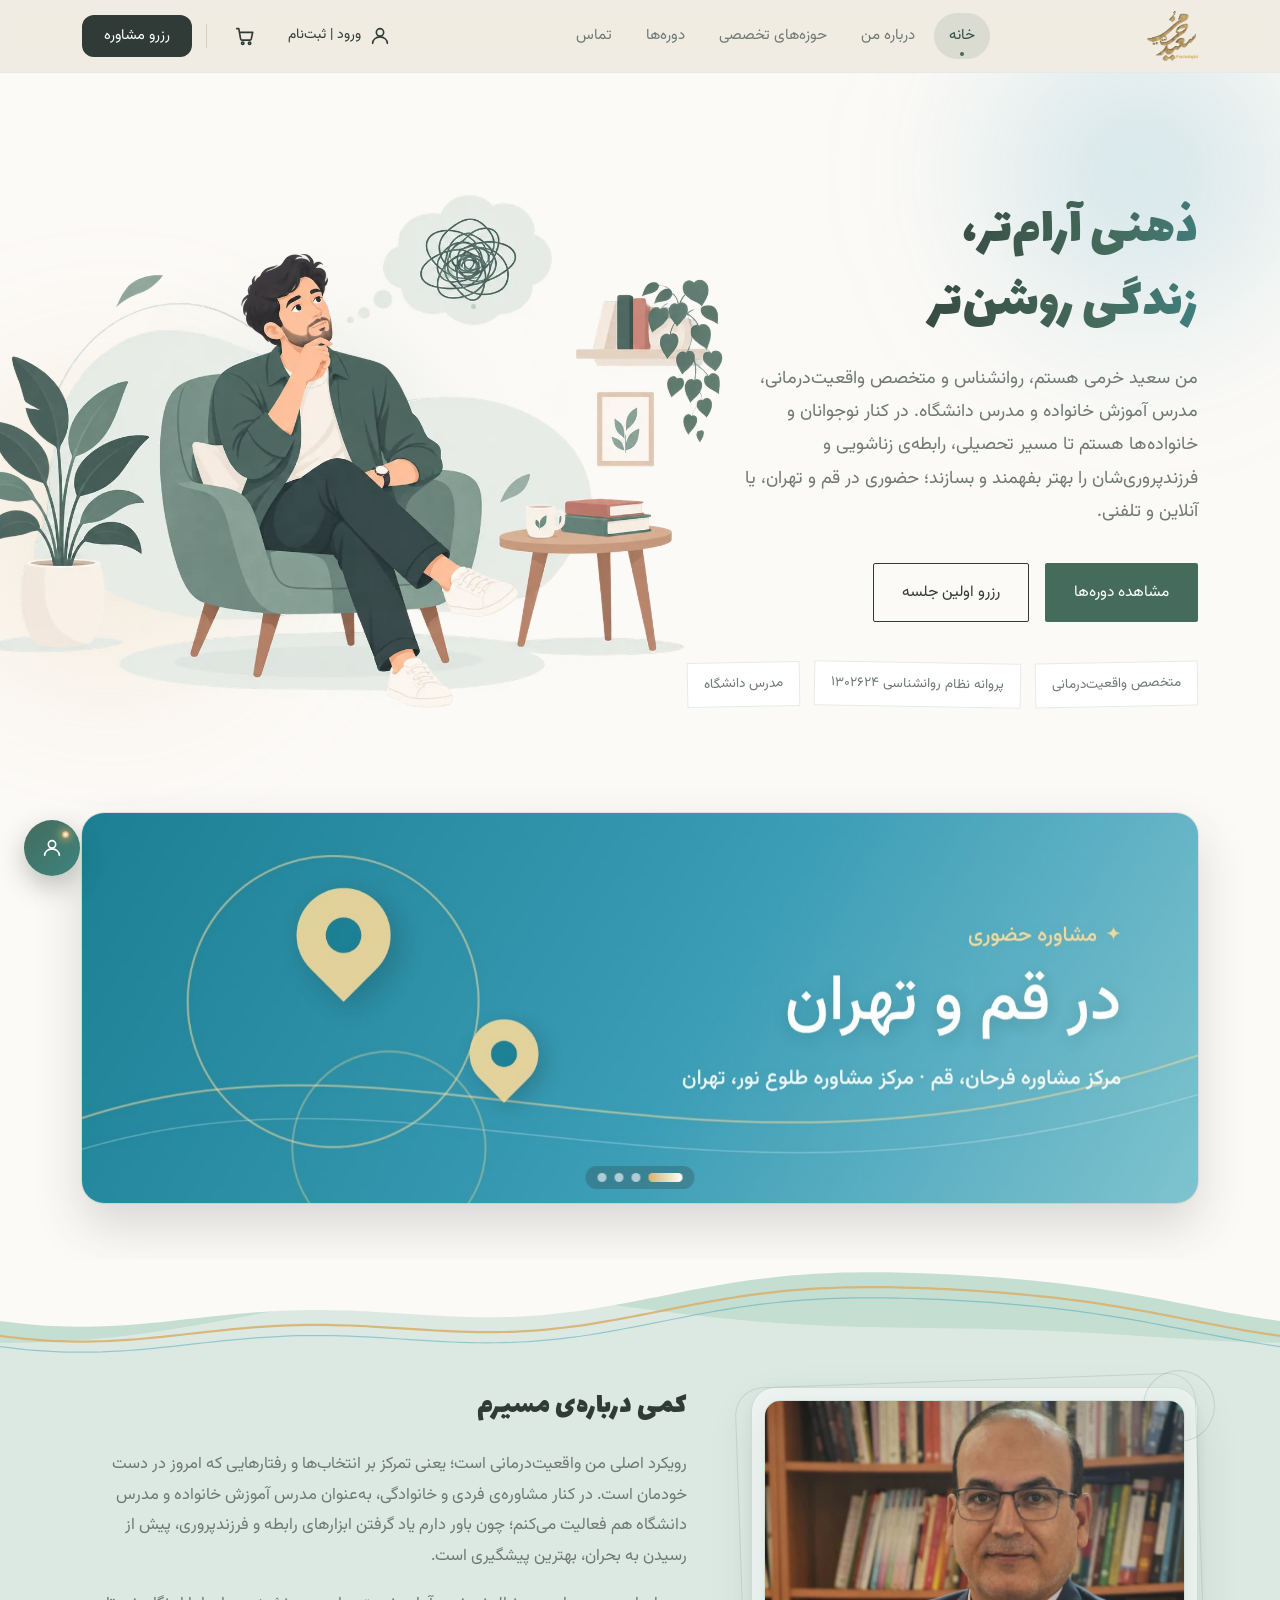
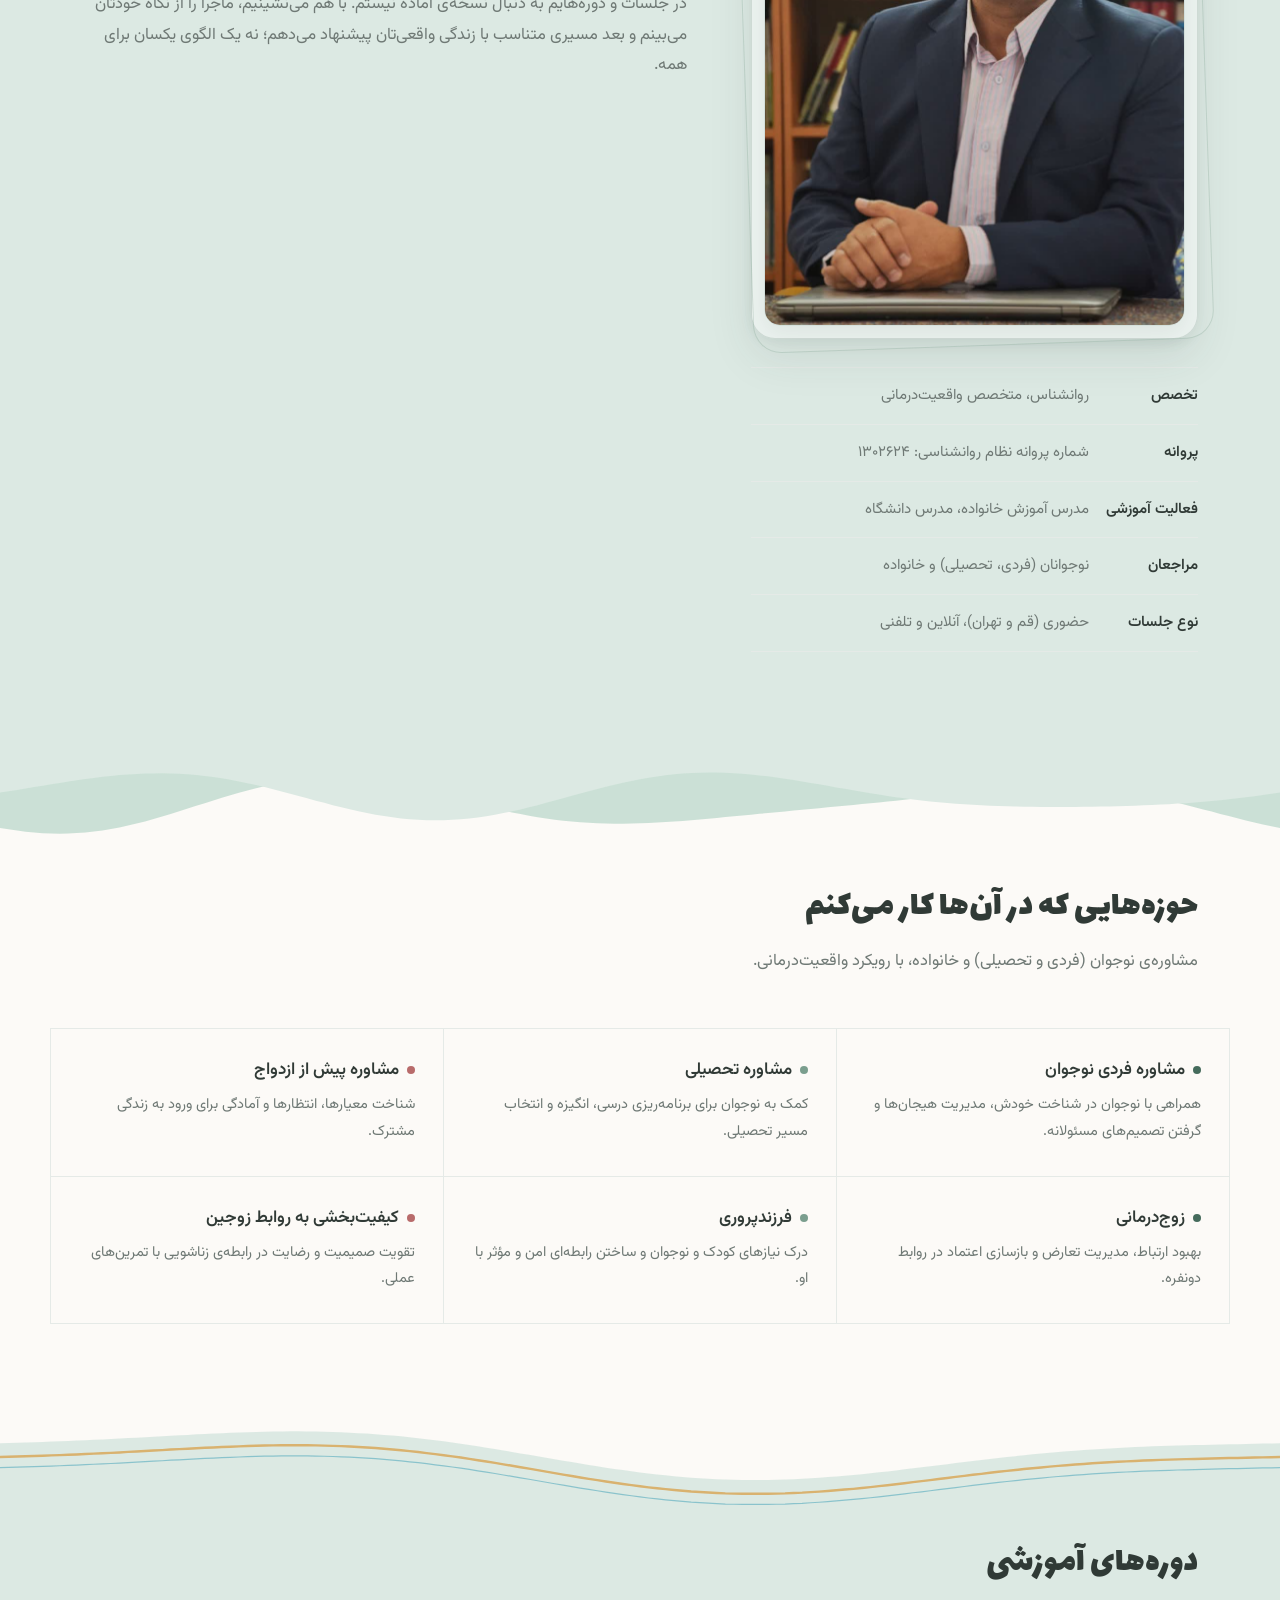
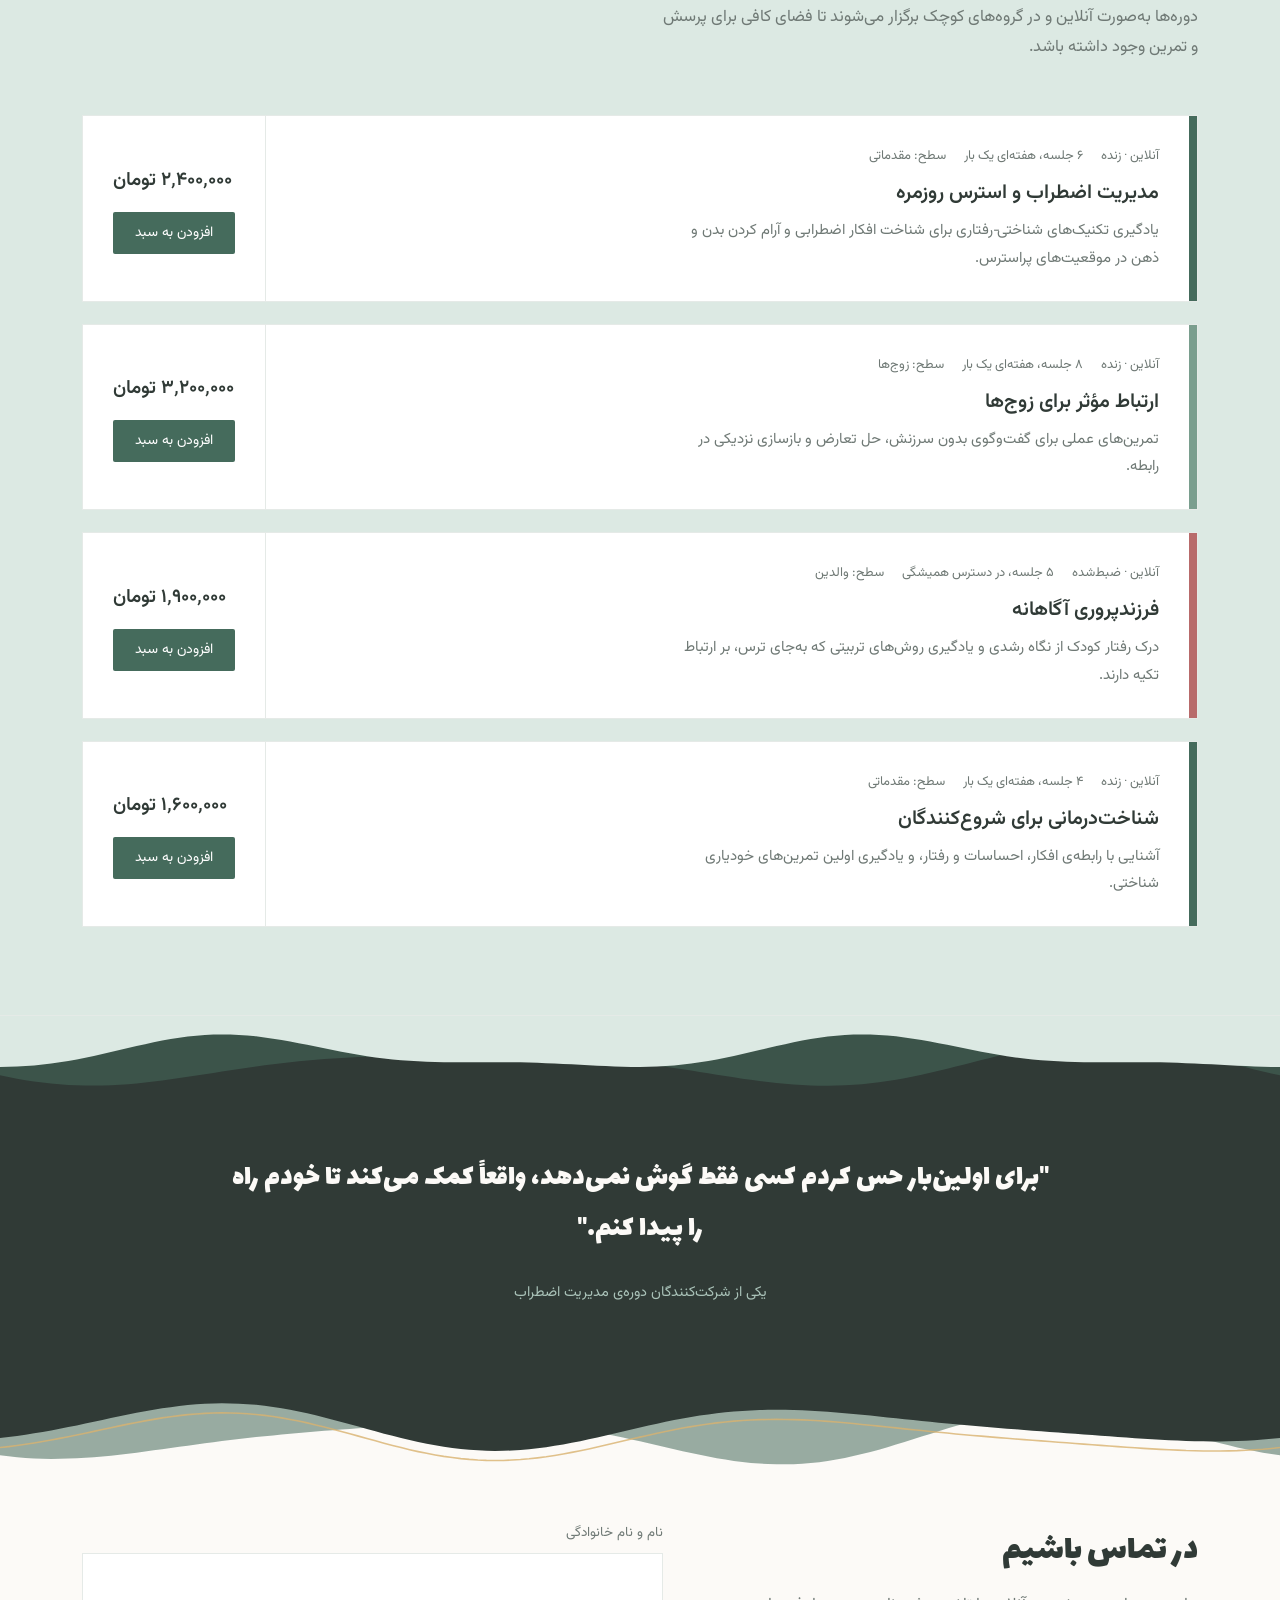
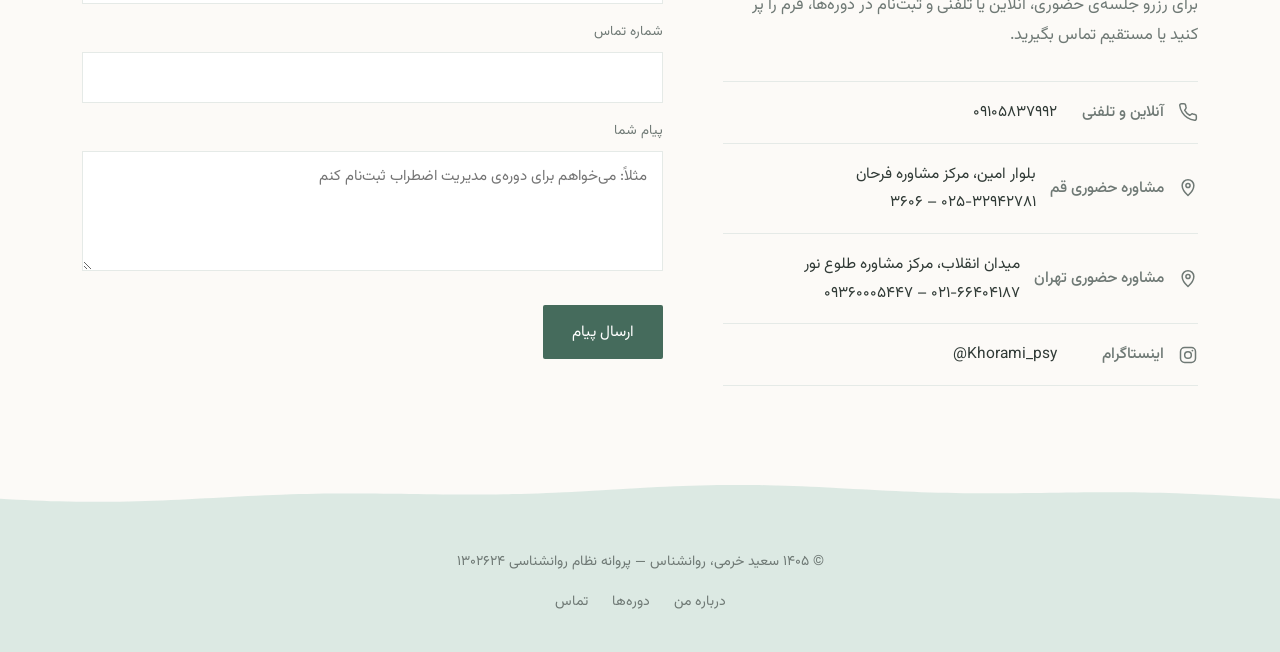
==== index.html @ f442be3f "Upload website files 2." ====
<!doctype html>
<html lang="fa" dir="rtl">
  <head>
    <meta charset="UTF-8" />
    <meta name="viewport" content="width=device-width, initial-scale=1.0" />
    <meta
      name="description"
      content="سعید خرمی، روانشناس و مشاور (متخصص واقعیت‌درمانی)، مدرس آموزش خانواده و مدرس دانشگاه. مشاوره نوجوان و خانواده در قم و تهران، به‌صورت حضوری، آنلاین و تلفنی."
    />
    <title>سعید خرمی | روانشناس و مشاور (متخصص واقعیت‌درمانی)</title>
    <link rel="preconnect" href="https://fonts.googleapis.com" />
    <link rel="preconnect" href="https://fonts.gstatic.com" crossorigin />
    <link
      href="https://fonts.googleapis.com/css2?family=Vazirmatn:wght@300;400;500;600;700&family=Lalezar&display=swap"
      rel="stylesheet"
    />
    <link rel="stylesheet" href="base.css" />
    <link rel="stylesheet" href="shop.css" />
    <link rel="stylesheet" href="index.css" />
  </head>
  <body>
    <header>
      <div class="wrap nav">
        <a href="index.html" class="brand" aria-label="سعید خرمی، صفحه‌ی اصلی">
          <img
            src="./images/logo.png"
            alt="سعید خرمی، روان‌شناس"
            class="brand-logo"
          />
        </a>

        <nav class="links" id="navLinks" aria-label="منوی اصلی">
          <a href="index.html" data-nav="home">خانه</a>
          <a href="index.html#about" data-nav="about">درباره من</a>
          <a href="index.html#expertise" data-nav="expertise">حوزه‌های تخصصی</a>
          <a href="index.html#courses" data-nav="courses">دوره‌ها</a>
          <a href="index.html#contact" data-nav="contact">تماس</a>
          <a
            href="https://ravandarman.com/doctor/60292-saeed-khorami"
            class="nav-cta nav-cta-menu"
            >رزرو مشاوره</a
          >
        </nav>

        <div class="nav-actions">
          <a class="tool-btn" id="toolUser" href="register.html#login">
            <svg
              viewBox="0 0 24 24"
              fill="none"
              stroke="currentColor"
              stroke-width="1.8"
              stroke-linecap="round"
              stroke-linejoin="round"
              aria-hidden="true"
            >
              <circle cx="12" cy="8" r="4"></circle>
              <path d="M4 20c0-4 3.6-7 8-7s8 3 8 7"></path>
            </svg>
            <span class="tool-label">ورود | ثبت‌نام</span>
          </a>
          <button
            type="button"
            class="tool-btn"
            id="toolCart"
            aria-label="سبد خرید"
          >
            <svg
              viewBox="0 0 24 24"
              fill="none"
              stroke="currentColor"
              stroke-width="1.8"
              stroke-linecap="round"
              stroke-linejoin="round"
              aria-hidden="true"
            >
              <path
                d="M3 4h2.2l2 11.2a1.6 1.6 0 0 0 1.6 1.3h8.4a1.6 1.6 0 0 0 1.6-1.2L20.4 8H6.1"
              ></path>
              <circle cx="9.5" cy="20" r="1.3"></circle>
              <circle cx="17" cy="20" r="1.3"></circle>
            </svg>
            <span class="cart-badge" hidden>0</span>
          </button>
          <span class="nav-sep" aria-hidden="true"></span>
          <a
            href="https://ravandarman.com/doctor/60292-saeed-khorami"
            class="nav-cta"
            >رزرو مشاوره</a
          >
          <button
            type="button"
            class="burger"
            id="burgerBtn"
            aria-label="باز کردن منو"
            aria-expanded="false"
            aria-controls="navLinks"
          >
            <span></span>
            <span></span>
            <span></span>
          </button>
        </div>
      </div>
    </header>

    <section class="hero-section">
      <div class="wrap hero">
        <div class="hero-copy">
          <h1>ذهنی آرام‌تر، زندگی روشن‌تر</h1>
          <p class="hero-lede">
            من سعید خرمی هستم، روانشناس و متخصص واقعیت‌درمانی، مدرس آموزش
            خانواده و مدرس دانشگاه. در کنار نوجوانان و خانواده‌ها هستم تا مسیر
            تحصیلی، رابطه‌ی زناشویی و فرزندپروری‌شان را بهتر بفهمند و بسازند؛
            حضوری در قم و تهران، یا آنلاین و تلفنی.
          </p>
          <div class="hero-actions">
            <a href="#courses" class="btn btn-primary">مشاهده دوره‌ها</a>
            <a href="#contact" class="btn btn-ghost">رزرو اولین جلسه</a>
          </div>
          <div class="hero-tags">
            <span class="paper-tag">متخصص واقعیت‌درمانی</span>
            <span class="paper-tag">پروانه نظام روانشناسی ۱۳۰۲۶۲۴</span>
            <span class="paper-tag">مدرس دانشگاه</span>
          </div>
        </div>
        <div
          class="hero-art character-art"
          aria-label="تصویر کارتونی فردی در حال فکر کردن"
        >
          <div class="character-halo" aria-hidden="true"></div>
          <img
            class="psychology-character"
            loading="eager"
            decoding="async"
            src="./images/character-q80.webp"
            alt="فردی آرام و متفکر که روی صندلی نشسته است"
          />
          <span class="character-spark spark-one" aria-hidden="true"></span>
          <span class="character-spark spark-two" aria-hidden="true"></span>
        </div>
      </div>
    </section>

    <section class="banner-section" aria-label="معرفی خدمات">
      <div class="wrap">
        <div
          class="banner"
          id="banner"
          role="region"
          aria-roledescription="carousel"
          aria-label="بنر خدمات مشاوره"
        >
          <div class="banner-track" id="bannerTrack" tabindex="0">
            <a
              class="banner-slide"
              href="#contact"
              aria-label="مشاوره حضوری در قم و تهران"
            >
              <picture>
                <source
                  media="(max-width: 480px)"
                  srcset="images/banner-1-m.jpg"
                />
                <img
                  src="images/banner-1.jpg"
                  alt="مشاوره حضوری در قم و تهران"
                  width="1600"
                  height="560"
                  loading="eager"
                  draggable="false"
                />
              </picture>
            </a>
            <a
              class="banner-slide"
              href="tel:+989105837992"
              aria-label="مشاوره آنلاین و تلفنی"
            >
              <picture>
                <source
                  media="(max-width: 480px)"
                  srcset="images/banner-2-m.jpg"
                />
                <img
                  src="images/banner-2.jpg"
                  alt="مشاوره آنلاین و تلفنی"
                  width="1600"
                  height="560"
                  loading="lazy"
                  draggable="false"
                />
              </picture>
            </a>
            <a
              class="banner-slide"
              href="#expertise"
              aria-label="مشاوره پیش از ازدواج و زوج‌درمانی"
            >
              <picture>
                <source
                  media="(max-width: 480px)"
                  srcset="images/banner-3-m.jpg"
                />
                <img
                  src="images/banner-3.jpg"
                  alt="مشاوره پیش از ازدواج و زوج‌درمانی"
                  width="1600"
                  height="560"
                  loading="lazy"
                  draggable="false"
                />
              </picture>
            </a>
            <a
              class="banner-slide"
              href="#expertise"
              aria-label="مشاوره نوجوان، فردی و تحصیلی"
            >
              <picture>
                <source
                  media="(max-width: 480px)"
                  srcset="images/banner-4-m.jpg"
                />
                <img
                  src="images/banner-4.jpg"
                  alt="مشاوره نوجوان، فردی و تحصیلی"
                  width="1600"
                  height="560"
                  loading="lazy"
                  draggable="false"
                />
              </picture>
            </a>
          </div>
          <button
            type="button"
            class="banner-arrow banner-prev"
            aria-label="بنر قبلی"
          >
            <svg
              viewBox="0 0 24 24"
              fill="none"
              stroke="currentColor"
              stroke-width="2.2"
              stroke-linecap="round"
              stroke-linejoin="round"
              aria-hidden="true"
            >
              <path d="m9 6 6 6-6 6"></path>
            </svg>
          </button>
          <button
            type="button"
            class="banner-arrow banner-next"
            aria-label="بنر بعدی"
          >
            <svg
              viewBox="0 0 24 24"
              fill="none"
              stroke="currentColor"
              stroke-width="2.2"
              stroke-linecap="round"
              stroke-linejoin="round"
              aria-hidden="true"
            >
              <path d="m15 6-6 6 6 6"></path>
            </svg>
          </button>
          <div
            class="banner-dots"
            id="bannerDots"
            role="tablist"
            aria-label="انتخاب بنر"
          ></div>
        </div>
      </div>
    </section>

    <section class="about" id="about">
      <div class="wrap">
        <div>
          <div class="avatar-frame">
            <img src="./images/IMG_20241205_190001_303.jpg" alt="" />
          </div>
          <ul class="credential-list">
            <li><b>تخصص</b> روانشناس، متخصص واقعیت‌درمانی</li>
            <li><b>پروانه</b> شماره پروانه نظام روانشناسی: ۱۳۰۲۶۲۴</li>
            <li><b>فعالیت آموزشی</b> مدرس آموزش خانواده، مدرس دانشگاه</li>
            <li><b>مراجعان</b> نوجوانان (فردی، تحصیلی) و خانواده</li>
            <li><b>نوع جلسات</b> حضوری (قم و تهران)، آنلاین و تلفنی</li>
          </ul>
        </div>
        <div class="about-body">
          <h2 style="font-size: 30px; margin-bottom: 22px">
            کمی درباره‌ی مسیرم
          </h2>
          <p>
            رویکرد اصلی من واقعیت‌درمانی است؛ یعنی تمرکز بر انتخاب‌ها و
            رفتارهایی که امروز در دست خودمان است. در کنار مشاوره‌ی فردی و
            خانوادگی، به‌عنوان مدرس آموزش خانواده و مدرس دانشگاه هم فعالیت
            می‌کنم؛ چون باور دارم یاد گرفتن ابزارهای رابطه و فرزندپروری، پیش از
            رسیدن به بحران، بهترین پیشگیری است.
          </p>
          <p>
            در جلسات و دوره‌هایم به دنبال نسخه‌ی آماده نیستم. با هم می‌نشینیم،
            ماجرا را از نگاه خودتان می‌بینم و بعد مسیری متناسب با زندگی
            واقعی‌تان پیشنهاد می‌دهم؛ نه یک الگوی یکسان برای همه.
          </p>
        </div>
      </div>
    </section>

    <section id="expertise">
      <div class="wrap">
        <div class="section-head">
          <h2>حوزه‌هایی که در آن‌ها کار می‌کنم</h2>
          <p>
            مشاوره‌ی نوجوان (فردی و تحصیلی) و خانواده، با رویکرد واقعیت‌درمانی.
          </p>
        </div>
      </div>
      <div class="wrap" style="padding: 0">
        <div class="expertise-grid">
          <div class="expertise-item">
            <h3>
              <span class="dot" style="background: var(--accent)"></span>مشاوره
              فردی نوجوان
            </h3>
            <p>
              همراهی با نوجوان در شناخت خودش، مدیریت هیجان‌ها و گرفتن تصمیم‌های
              مسئولانه.
            </p>
          </div>
          <div class="expertise-item">
            <h3>
              <span class="dot" style="background: var(--sage)"></span>مشاوره
              تحصیلی
            </h3>
            <p>
              کمک به نوجوان برای برنامه‌ریزی درسی، انگیزه و انتخاب مسیر تحصیلی.
            </p>
          </div>
          <div class="expertise-item">
            <h3>
              <span class="dot" style="background: var(--brick)"></span>مشاوره
              پیش از ازدواج
            </h3>
            <p>شناخت معیارها، انتظارها و آمادگی برای ورود به زندگی مشترک.</p>
          </div>
          <div class="expertise-item">
            <h3>
              <span class="dot" style="background: var(--accent)"></span
              >زوج‌درمانی
            </h3>
            <p>بهبود ارتباط، مدیریت تعارض و بازسازی اعتماد در روابط دونفره.</p>
          </div>
          <div class="expertise-item">
            <h3>
              <span class="dot" style="background: var(--sage)"></span
              >فرزندپروری
            </h3>
            <p>درک نیازهای کودک و نوجوان و ساختن رابطه‌ای امن و مؤثر با او.</p>
          </div>
          <div class="expertise-item">
            <h3>
              <span class="dot" style="background: var(--brick)"></span
              >کیفیت‌بخشی به روابط زوجین
            </h3>
            <p>تقویت صمیمیت و رضایت در رابطه‌ی زناشویی با تمرین‌های عملی.</p>
          </div>
        </div>
      </div>
    </section>

    <section
      id="courses"
      style="
        background: var(--paper-deep);
        border-top: 1px solid var(--line);
        border-bottom: 1px solid var(--line);
      "
    >
      <div class="wrap">
        <div class="section-head">
          <h2>دوره‌های آموزشی</h2>
          <p>
            دوره‌ها به‌صورت آنلاین و در گروه‌های کوچک برگزار می‌شوند تا فضای
            کافی برای پرسش و تمرین وجود داشته باشد.
          </p>
        </div>
        <div class="courses-list">
          <div class="course-card" data-course-id="anxiety">
            <div class="tab" style="background: var(--accent)"></div>
            <div class="course-main">
              <div class="course-meta">
                <span>آنلاین · زنده</span>
                <span>۶ جلسه، هفته‌ای یک بار</span>
                <span>سطح: مقدماتی</span>
              </div>
              <h3>مدیریت اضطراب و استرس روزمره</h3>
              <p>
                یادگیری تکنیک‌های شناختی‑رفتاری برای شناخت افکار اضطرابی و آرام
                کردن بدن و ذهن در موقعیت‌های پراسترس.
              </p>
            </div>
            <div class="course-side">
              <span class="price">۲٬۴۰۰٬۰۰۰ تومان</span>
              <button
                type="button"
                class="btn btn-primary add-to-cart"
                data-add="anxiety"
                data-label="افزودن به سبد"
              >
                افزودن به سبد
              </button>
            </div>
          </div>

          <div class="course-card" data-course-id="couples">
            <div class="tab" style="background: var(--sage)"></div>
            <div class="course-main">
              <div class="course-meta">
                <span>آنلاین · زنده</span>
                <span>۸ جلسه، هفته‌ای یک بار</span>
                <span>سطح: زوج‌ها</span>
              </div>
              <h3>ارتباط مؤثر برای زوج‌ها</h3>
              <p>
                تمرین‌های عملی برای گفت‌وگوی بدون سرزنش، حل تعارض و بازسازی
                نزدیکی در رابطه.
              </p>
            </div>
            <div class="course-side">
              <span class="price">۳٬۲۰۰٬۰۰۰ تومان</span>
              <button
                type="button"
                class="btn btn-primary add-to-cart"
                data-add="couples"
                data-label="افزودن به سبد"
              >
                افزودن به سبد
              </button>
            </div>
          </div>

          <div class="course-card" data-course-id="parenting">
            <div class="tab" style="background: var(--brick)"></div>
            <div class="course-main">
              <div class="course-meta">
                <span>آنلاین · ضبط‌شده</span>
                <span>۵ جلسه، در دسترس همیشگی</span>
                <span>سطح: والدین</span>
              </div>
              <h3>فرزندپروری آگاهانه</h3>
              <p>
                درک رفتار کودک از نگاه رشدی و یادگیری روش‌های تربیتی که به‌جای
                ترس، بر ارتباط تکیه دارند.
              </p>
            </div>
            <div class="course-side">
              <span class="price">۱٬۹۰۰٬۰۰۰ تومان</span>
              <button
                type="button"
                class="btn btn-primary add-to-cart"
                data-add="parenting"
                data-label="افزودن به سبد"
              >
                افزودن به سبد
              </button>
            </div>
          </div>

          <div class="course-card" data-course-id="cbt">
            <div class="tab" style="background: var(--accent)"></div>
            <div class="course-main">
              <div class="course-meta">
                <span>آنلاین · زنده</span>
                <span>۴ جلسه، هفته‌ای یک بار</span>
                <span>سطح: مقدماتی</span>
              </div>
              <h3>شناخت‌درمانی برای شروع‌کنندگان</h3>
              <p>
                آشنایی با رابطه‌ی افکار، احساسات و رفتار، و یادگیری اولین
                تمرین‌های خودیاری شناختی.
              </p>
            </div>
            <div class="course-side">
              <span class="price">۱٬۶۰۰٬۰۰۰ تومان</span>
              <button
                type="button"
                class="btn btn-primary add-to-cart"
                data-add="cbt"
                data-label="افزودن به سبد"
              >
                افزودن به سبد
              </button>
            </div>
          </div>
        </div>
      </div>
    </section>

    <section class="quote-wrap">
      <div class="wrap" style="text-align: center">
        <blockquote>
          "برای اولین‌بار حس کردم کسی فقط گوش نمی‌دهد، واقعاً کمک می‌کند تا خودم
          راه را پیدا کنم."
          <cite>یکی از شرکت‌کنندگان دوره‌ی مدیریت اضطراب</cite>
        </blockquote>
      </div>
    </section>

    <section class="contact" id="contact">
      <div class="wrap">
        <div class="contact-info">
          <div class="section-head" style="margin-bottom: 30px">
            <h2>در تماس باشیم</h2>
            <p>
              برای رزرو جلسه‌ی حضوری، آنلاین یا تلفنی و ثبت‌نام در دوره‌ها، فرم
              را پر کنید یا مستقیم تماس بگیرید.
            </p>
          </div>
          <div class="info-row">
            <span class="info-icon" aria-hidden="true">
              <svg
                viewBox="0 0 24 24"
                fill="none"
                stroke="currentColor"
                stroke-width="1.8"
                stroke-linecap="round"
                stroke-linejoin="round"
              >
                <path
                  d="M22 16.92v3a2 2 0 0 1-2.18 2 19.79 19.79 0 0 1-8.63-3.07 19.5 19.5 0 0 1-6-6 19.79 19.79 0 0 1-3.07-8.67A2 2 0 0 1 4.11 2h3a2 2 0 0 1 2 1.72c.12.81.3 1.6.54 2.36a2 2 0 0 1-.45 2.11L8.09 9.91a16 16 0 0 0 6 6l1.72-1.11a2 2 0 0 1 2.11-.45c.76.24 1.55.42 2.36.54A2 2 0 0 1 22 16.92z"
                ></path>
              </svg>
            </span>
            <b>آنلاین و تلفنی</b
            ><a href="tel:+989105837992" dir="ltr">۰۹۱۰۵۸۳۷۹۹۲</a>
          </div>
          <div class="info-row">
            <span class="info-icon" aria-hidden="true">
              <svg
                viewBox="0 0 24 24"
                fill="none"
                stroke="currentColor"
                stroke-width="1.8"
                stroke-linecap="round"
                stroke-linejoin="round"
              >
                <path
                  d="M12 21s7-6.2 7-12a7 7 0 0 0-14 0c0 5.8 7 12 7 12z"
                ></path>
                <circle cx="12" cy="9" r="2.5"></circle>
              </svg>
            </span>
            <b>مشاوره حضوری قم</b
            ><span
              >بلوار امین، مرکز مشاوره فرحان<br /><a
                href="tel:+982532942781"
                dir="ltr"
                >۰۲۵-۳۲۹۴۲۷۸۱</a
              >
              – ۳۶۰۶</span
            >
          </div>
          <div class="info-row">
            <span class="info-icon" aria-hidden="true">
              <svg
                viewBox="0 0 24 24"
                fill="none"
                stroke="currentColor"
                stroke-width="1.8"
                stroke-linecap="round"
                stroke-linejoin="round"
              >
                <path
                  d="M12 21s7-6.2 7-12a7 7 0 0 0-14 0c0 5.8 7 12 7 12z"
                ></path>
                <circle cx="12" cy="9" r="2.5"></circle>
              </svg>
            </span>
            <b>مشاوره حضوری تهران</b
            ><span
              >میدان انقلاب، مرکز مشاوره طلوع نور<br /><a
                href="tel:+982166404187"
                dir="ltr"
                >۰۲۱-۶۶۴۰۴۱۸۷</a
              >
              – <a href="tel:+989360005447" dir="ltr">۰۹۳۶۰۰۰۵۴۴۷</a></span
            >
          </div>
          <div class="info-row">
            <span class="info-icon" aria-hidden="true">
              <svg
                viewBox="0 0 24 24"
                fill="none"
                stroke="currentColor"
                stroke-width="1.8"
                stroke-linecap="round"
                stroke-linejoin="round"
              >
                <rect x="3" y="3" width="18" height="18" rx="5"></rect>
                <circle cx="12" cy="12" r="4"></circle>
                <circle
                  cx="17.3"
                  cy="6.7"
                  r="1.1"
                  fill="currentColor"
                  stroke="none"
                ></circle>
              </svg>
            </span>
            <b>اینستاگرام</b
            ><a
              href="https://www.instagram.com/Khorami_psy"
              target="_blank"
              rel="noopener"
              dir="ltr"
              >@Khorami_psy</a
            >
          </div>
        </div>
        <form id="contactForm">
          <div class="field">
            <label for="name">نام و نام خانوادگی</label>
            <input id="name" type="text" required />
          </div>
          <div class="field">
            <label for="phone">شماره تماس</label>
            <input id="phone" type="tel" required />
          </div>
          <div class="field">
            <label for="msg">پیام شما</label>
            <textarea
              id="msg"
              rows="4"
              placeholder="مثلاً: می‌خواهم برای دوره‌ی مدیریت اضطراب ثبت‌نام کنم"
            ></textarea>
          </div>
          <button type="submit" class="btn btn-primary">ارسال پیام</button>
          <p
            class="done"
            style="display: none; color: var(--sage); font-size: 14px"
          >
            پیام شما ارسال شد، به‌زودی تماس می‌گیریم.
          </p>
        </form>
      </div>
    </section>

    <footer>
      <div class="wrap">
        <span>© ۱۴۰۵ سعید خرمی، روانشناس — پروانه نظام روانشناسی ۱۳۰۲۶۲۴</span>
        <nav>
          <a href="#about">درباره من</a>
          <a href="#courses">دوره‌ها</a>
          <a href="#contact">تماس</a>
        </nav>
      </div>
    </footer>
    <a
      href="register.html"
      class="fab-auth"
      id="fabAuth"
      aria-label="ثبت‌نام یا ورود"
    >
      <span class="fab-auth-icon">
        <svg
          viewBox="0 0 24 24"
          fill="none"
          stroke="currentColor"
          stroke-width="1.8"
          stroke-linecap="round"
          stroke-linejoin="round"
          aria-hidden="true"
        >
          <circle cx="12" cy="8" r="4"></circle>
          <path d="M4 20c0-4 3.6-7 8-7s8 3 8 7"></path>
        </svg>
      </span>
      <span class="fab-auth-label">ثبت‌نام / ورود</span>
    </a>
    <a href="#" class="back-to-top" id="backToTop" aria-label="بازگشت به بالا">
      <span class="back-to-top-icon">
        <svg
          viewBox="0 0 24 24"
          fill="none"
          stroke="currentColor"
          stroke-width="1.8"
          stroke-linecap="round"
          stroke-linejoin="round"
          aria-hidden="true"
        >
          <path d="M12 19V5"></path>
          <path d="M6 11l6-6 6 6"></path>
        </svg>
      </span>
      <span class="back-to-top-label">بازگشت به بالا</span>
    </a>
    <script src="base.js"></script>
    <script src="shop.js"></script>
    <script src="index.js"></script>
  </body>
</html>
---- base.css ----
/* base.css — shared by every page: variables, header, footer, buttons, floating buttons, soft motion */

:root {
  --ink: #303a36;
  --ink-soft: #6f7975;
  --paper: #fcfaf7;
  --paper-deep: #dce9e3;
  --card: #ffffff;
  --accent: #456b5c;
  --accent-deep: #324f43;
  --sage: #7a9e8e;
  --brick: #b86b6b;
  --line: #e5eae7;
  --white: #ffffff;
  --radius: 2px;
}

* {
  box-sizing: border-box;
}

html {
  scroll-behavior: smooth;
}

body {
  margin: 0;
  overflow-x: hidden;
  background: var(--paper);
  color: var(--ink);
  font-family: "Vazirmatn", sans-serif;
  font-weight: 400;
  line-height: 1.85;
  -webkit-font-smoothing: antialiased;
}

h1,
h2,
h3 {
  font-family: "Lalezar", "Vazirmatn", sans-serif;
  font-weight: 400;
  margin: 0;
  line-height: 1.35;
  color: var(--ink);
}

p {
  margin: 0;
}

a {
  color: inherit;
  text-decoration: none;
}

img,
svg {
  display: block;
  max-width: 100%;
}

.wrap {
  max-width: 1180px;
  margin: 0 auto;
  padding: 0 32px;
}

::selection {
  background: var(--accent);
  color: var(--white);
}

:focus-visible {
  outline: 2px solid var(--accent-deep);
  outline-offset: 3px;
}

/* ---------- Header (identical markup and styles on every page) ---------- */
html {
  scroll-padding-top: 84px;
}

header {
  position: sticky;
  top: 0;
  z-index: 50;
  background: rgba(239, 234, 224, 0.9);
  backdrop-filter: blur(10px) saturate(1.2);
  -webkit-backdrop-filter: blur(10px) saturate(1.2);
  border-bottom: 1px solid var(--line);
  transition:
    box-shadow 0.35s ease,
    background 0.35s ease;
}

header.scrolled {
  background: rgba(239, 234, 224, 0.97);
  box-shadow: 0 8px 26px rgba(48, 58, 54, 0.09);
}

.nav {
  position: relative;
  display: flex;
  align-items: center;
  gap: 24px;
  height: 72px;
}

.brand {
  display: flex;
  align-items: center;
  flex-shrink: 0;
}

.brand-logo {
  height: 50px;
  width: auto;
  display: block;
  transition: transform 0.5s var(--soft);
}

.brand:hover .brand-logo {
  transform: scale(1.05);
}

/* centre: main links */
nav.links {
  display: flex;
  align-items: center;
  justify-content: center;
  flex: 1;
  gap: 4px;
  font-size: 15px;
  color: var(--ink-soft);
}

nav.links a {
  position: relative;
  padding: 9px 15px;
  border-radius: 999px;
  white-space: nowrap;
  opacity: 0;
  animation: navIn 0.5s ease forwards;
  transition:
    color 0.25s ease,
    background 0.25s ease;
}

nav.links a:nth-child(1) {
  animation-delay: 0.05s;
}

nav.links a:nth-child(2) {
  animation-delay: 0.1s;
}

nav.links a:nth-child(3) {
  animation-delay: 0.15s;
}

nav.links a:nth-child(4) {
  animation-delay: 0.2s;
}

nav.links a:nth-child(5) {
  animation-delay: 0.25s;
}

nav.links a:hover {
  color: var(--ink);
  background: rgba(69, 107, 92, 0.09);
}

/* current page / current section */
nav.links a.active {
  color: var(--accent-deep);
  background: rgba(69, 107, 92, 0.13);
}

nav.links a.active::after {
  content: "";
  position: absolute;
  bottom: 3px;
  left: 50%;
  width: 4px;
  height: 4px;
  margin-left: -2px;
  border-radius: 50%;
  background: var(--accent);
}

/* the menu copy of the booking button only shows inside the mobile menu */
nav.links .nav-cta-menu {
  display: none;
}

/* end: account, cart, booking button, burger */
.nav-actions {
  display: flex;
  align-items: center;
  gap: 6px;
  margin-inline-start: auto;
  flex-shrink: 0;
}

.nav-sep {
  width: 1px;
  height: 24px;
  margin-inline: 8px;
  background: rgba(48, 58, 54, 0.16);
}

.fab-auth {
  position: fixed;
  left: 24px;
  bottom: 24px;
  z-index: 60;
  display: flex;
  align-items: center;
  direction: ltr;
  height: 56px;
  border-radius: 999px;
  background: var(--accent);
  box-shadow: 0 10px 26px rgba(48, 58, 54, 0.3);
  overflow: hidden;
  text-decoration: none;
  opacity: 0;
  animation: fabIn 0.5s ease forwards;
  animation-delay: 0.6s;
}

.fab-auth-icon {
  width: 56px;
  height: 56px;
  flex-shrink: 0;
  display: flex;
  align-items: center;
  justify-content: center;
  color: var(--white);
}

.fab-auth-icon svg {
  width: 22px;
  height: 22px;
}

.fab-auth-label {
  direction: rtl;
  text-align: right;
  color: var(--white);
  font-size: 14.5px;
  white-space: nowrap;
  max-width: 0;
  opacity: 0;
  overflow: hidden;
  padding-right: 0;
  transition:
    max-width 0.45s cubic-bezier(0.4, 0, 0.2, 1),
    opacity 0.3s ease,
    padding-right 0.45s ease;
}

.fab-auth.open .fab-auth-label {
  max-width: 160px;
  opacity: 1;
  padding-right: 18px;
}

@media (max-width: 560px) {
  .fab-auth {
    left: 16px;
    bottom: 16px;
  }
}

.back-to-top {
  position: fixed;
  right: 24px;
  bottom: 24px;
  z-index: 60;
  display: flex;
  align-items: center;
  height: 56px;
  border-radius: 999px;
  background: var(--accent);
  box-shadow: 0 10px 26px rgba(48, 58, 54, 0.3);
  overflow: hidden;
  text-decoration: none;
  opacity: 0;
  pointer-events: none;
  transition: opacity 0.3s ease;
}

.back-to-top.visible {
  opacity: 1;
  pointer-events: auto;
}

.back-to-top-icon {
  width: 56px;
  height: 56px;
  flex-shrink: 0;
  display: flex;
  align-items: center;
  justify-content: center;
  color: var(--white);
}

.back-to-top-icon svg {
  width: 22px;
  height: 22px;
}

.back-to-top-label {
  color: var(--white);
  font-size: 14.5px;
  white-space: nowrap;
  max-width: 0;
  opacity: 0;
  overflow: hidden;
  padding-left: 0;
  transition:
    max-width 0.45s cubic-bezier(0.4, 0, 0.2, 1),
    opacity 0.3s ease,
    padding-left 0.45s ease;
}

.back-to-top.open .back-to-top-label {
  max-width: 160px;
  opacity: 1;
  padding-left: 18px;
}

@media (max-width: 560px) {
  .back-to-top {
    right: 16px;
    bottom: 16px;
  }
}

.nav-cta {
  display: inline-flex;
  align-items: center;
  justify-content: center;
  height: 42px;
  padding: 0 22px;
  background: var(--ink);
  color: var(--white);
  border-radius: 12px;
  font-size: 14.5px;
  white-space: nowrap;
  transition:
    background 0.3s ease,
    transform 0.4s var(--soft),
    box-shadow 0.4s ease;
}

.nav-cta:hover {
  background: var(--accent-deep);
  transform: translateY(-1px);
  box-shadow: 0 8px 18px rgba(50, 79, 67, 0.28);
}

.burger {
  display: none;
  width: 42px;
  height: 42px;
  flex-shrink: 0;
  align-items: center;
  justify-content: center;
  gap: 6px;
  flex-direction: column;
  background: var(--card);
  border: 1px solid var(--line);
  border-radius: 12px;
  cursor: pointer;
  padding: 0;
  opacity: 0;
  transform: scale(0.85);
  animation: burgerIn 0.45s ease forwards;
  animation-delay: 0.25s;
  transition: border-color 0.2s;
}

.burger:hover {
  border-color: var(--accent);
}

.burger span {
  display: block;
  width: 20px;
  height: 2px;
  background: var(--ink);
  border-radius: 1px;
  transition:
    transform 0.3s ease,
    opacity 0.3s ease;
}

.burger.active span:nth-child(1) {
  transform: translateY(8px) rotate(45deg);
}

.burger.active span:nth-child(2) {
  opacity: 0;
}

.burger.active span:nth-child(3) {
  transform: translateY(-8px) rotate(-45deg);
}

.btn {
  padding: 14px 28px;
  border-radius: var(--radius);
  font-family: inherit;
  font-size: 15.5px;
  display: inline-block;
  border: 1px solid transparent;
  cursor: pointer;
  transition:
    background 0.2s,
    color 0.2s,
    border-color 0.2s;
}

.btn-primary {
  background: var(--accent);
  color: var(--white);
}

.btn-primary:hover {
  background: var(--accent-deep);
}

.btn-ghost {
  border-color: var(--ink);
  color: var(--ink);
  background: transparent;
}

.btn-ghost:hover {
  background: var(--ink);
  color: var(--white);
}

/* ---------- Section shared ---------- */
section {
  padding: 88px 0;
}

.dot {
  width: 8px;
  height: 8px;
  border-radius: 50%;
  display: inline-block;
  margin-left: 8px;
}

.tab {
  width: 8px;
}

form {
  display: flex;
  flex-direction: column;
  gap: 16px;
}

.field label {
  display: block;
  font-size: 13.5px;
  color: var(--ink-soft);
  margin-bottom: 7px;
}

.field input,
.field textarea {
  width: 100%;
  background: var(--card);
  border: 1px solid var(--line);
  padding: 13px 15px;
  font-family: "Vazirmatn", sans-serif;
  font-size: 15px;
  color: var(--ink);
  resize: vertical;
}

.field input:focus,
.field textarea:focus {
  border-color: var(--accent);
  outline: none;
}

form .btn {
  align-self: flex-start;
  margin-top: 6px;
}

/* ---------- Footer ---------- */
footer {
  border-top: 1px solid var(--line);
  padding: 36px 0;
}

footer .wrap {
  display: flex;
  flex-direction: column;
  align-items: center;
  justify-content: center;
  text-align: center;
  gap: 14px;
  font-size: 14px;
  color: var(--ink-soft);
}

footer nav {
  display: flex;
  gap: 24px;
}

/* tablets: icons only for the account button, tighter links */
@media (max-width: 1120px) {
  .nav {
    gap: 14px;
  }

  nav.links {
    font-size: 14.5px;
    gap: 0;
  }

  nav.links a {
    padding: 9px 12px;
  }
}

/* phones: links collapse into a dropdown */
@media (max-width: 880px) {
  .nav {
    height: 64px;
  }

  .brand-logo {
    height: 44px;
  }

  .burger {
    display: flex;
  }

  .nav-actions .nav-cta,
  .nav-sep {
    display: none;
  }

  nav.links {
    position: absolute;
    top: calc(100% + 1px);
    right: 0;
    left: 0;
    flex: none;
    flex-direction: column;
    align-items: stretch;
    justify-content: flex-start;
    gap: 4px;
    font-size: 15.5px;
    background: var(--card);
    border-bottom: 1px solid var(--line);
    box-shadow: 0 16px 28px rgba(48, 58, 54, 0.1);
    padding: 12px 20px 20px;
    opacity: 0;
    transform: translateY(-10px);
    pointer-events: none;
    transition:
      opacity 0.3s ease,
      transform 0.3s ease;
  }

  nav.links.open {
    opacity: 1;
    transform: translateY(0);
    pointer-events: auto;
  }

  nav.links a {
    padding: 13px 16px;
    border-radius: 12px;
    animation: none;
    opacity: 1;
  }

  nav.links a.active::after {
    left: auto;
    right: 0;
    top: 24%;
    bottom: 24%;
    width: 3px;
    height: auto;
    margin: 0;
    border-radius: 3px;
  }

  nav.links .nav-cta-menu {
    display: flex;
    justify-content: center;
    margin-top: 10px;
    padding: 0 22px;
    height: 46px;
    align-items: center;
    background: var(--ink);
    color: var(--white);
  }

  nav.links .nav-cta-menu:hover {
    background: var(--accent-deep);
  }
}

@media (max-width: 560px) {
  .wrap {
    padding: 0 20px;
  }
}

@media (prefers-reduced-motion: reduce) {
  nav.links a {
    animation: none;
    opacity: 1;
  }

  .burger {
    animation: none;
    opacity: 1;
    transform: none;
  }

  .fab-auth {
    animation: none;
    opacity: 1;
  }

  html {
    scroll-behavior: auto;
  }
}

/* =====================================================================
   Enchanted layer — soft fantasy atmosphere & gentle motion
   (everything here is decorative and switched off for reduced motion)
   ===================================================================== */
:root {
  --gold: #d9b26f;
  --teal: #3b9db6;
}

/* Buttons: light sweep + soft lift */
.btn {
  position: relative;
  overflow: hidden;
  transition:
    transform 0.25s ease,
    box-shadow 0.25s ease,
    background-color 0.25s ease;
}

.btn::after {
  content: "";
  position: absolute;
  top: 0;
  bottom: 0;
  width: 40%;
  left: -60%;
  background: linear-gradient(
    100deg,
    transparent,
    rgba(255, 255, 255, 0.45),
    transparent
  );
  transform: skewX(-20deg);
  animation: sweep 5s ease-in-out infinite;
  pointer-events: none;
}

.btn-ghost::after {
  display: none;
}

.btn:hover {
  transform: translateY(-3px);
  box-shadow: 0 12px 26px rgba(69, 107, 92, 0.3);
}

/* Scroll reveal */
.reveal {
  opacity: 0;
  transform: translateY(32px) scale(0.98);
  filter: blur(6px);
  transition:
    opacity 0.8s cubic-bezier(0.2, 0.7, 0.2, 1),
    transform 0.8s cubic-bezier(0.2, 0.7, 0.2, 1),
    filter 0.8s ease;
  transition-delay: var(--rd, 0s);
}

.reveal.in {
  opacity: 1;
  transform: none;
  filter: none;
}

/* Pointer sparkles */
.sparkle {
  position: fixed;
  z-index: 60;
  width: 9px;
  height: 9px;
  margin: -4.5px 0 0 -4.5px;
  pointer-events: none;
  background: radial-gradient(circle, #fff, var(--gold) 55%, transparent 72%);
  border-radius: 50%;
  animation: sparkleOut 0.9s ease-out forwards;
}

@media (prefers-reduced-motion: reduce) {
  .sparkle {
    display: none;
  }

  .btn::after {
    animation: none;
  }

  .reveal {
    opacity: 1;
    transform: none;
    filter: none;
    transition: none;
  }
}

/* =====================================================================
   Section dividers — each boundary has its own soft, organic shape
   (the shape is painted in the PREVIOUS section's colour on top of
   the section it leads into, so no HTML changes are needed)
   ===================================================================== */
:root {
  --wave-h: clamp(44px, 7.5vw, 96px);
}

footer {
  position: relative;
  border-top: 0 !important;
  padding-top: calc(var(--wave-h) * 0.7 + 60px);
}

footer > .wrap {
  position: relative;
  z-index: 2;
}

footer::before {
  content: "";
  position: absolute;
  top: 0;
  left: 0;
  right: 0;
  height: var(--wave-h);
  background-repeat: no-repeat;
  background-size: 100% 100%;
  pointer-events: none;
  z-index: 1;
}

/* 6 · contact → footer */
footer {
  background: var(--paper-deep);
  padding-top: calc(var(--wave-h) * 0.5 + 28px);
}

footer::before {
  background-image: url("data:image/svg+xml,%3Csvg xmlns='http://www.w3.org/2000/svg' viewBox='0 0 1200 100' preserveAspectRatio='none'%3E%3Cpath d='M0,0 H1200 L1200,43.4 L1192,42.6 L1184,41.7 L1176,40.8 L1168,39.9 L1160,39.0 L1152,38.2 L1144,37.4 L1136,36.6 L1128,35.8 L1120,35.1 L1112,34.5 L1104,33.9 L1096,33.4 L1088,33.0 L1080,32.7 L1072,32.4 L1064,32.2 L1056,32.0 L1048,31.9 L1040,31.9 L1032,32.0 L1024,32.1 L1016,32.2 L1008,32.3 L1000,32.5 L992,32.7 L984,33.0 L976,33.2 L968,33.4 L960,33.5 L952,33.7 L944,33.8 L936,33.9 L928,33.9 L920,33.9 L912,33.8 L904,33.6 L896,33.4 L888,33.1 L880,32.7 L872,32.3 L864,31.8 L856,31.2 L848,30.6 L840,29.9 L832,29.2 L824,28.5 L816,27.7 L808,26.9 L800,26.1 L792,25.3 L784,24.5 L776,23.7 L768,23.0 L760,22.3 L752,21.6 L744,21.0 L736,20.5 L728,20.0 L720,19.7 L712,19.4 L704,19.2 L696,19.1 L688,19.1 L680,19.1 L672,19.3 L664,19.6 L656,20.0 L648,20.4 L640,21.0 L632,21.6 L624,22.2 L616,23.0 L608,23.8 L600,24.6 L592,25.4 L584,26.3 L576,27.2 L568,28.1 L560,29.0 L552,29.8 L544,30.6 L536,31.4 L528,32.2 L520,32.9 L512,33.5 L504,34.1 L496,34.6 L488,35.0 L480,35.3 L472,35.6 L464,35.8 L456,36.0 L448,36.1 L440,36.1 L432,36.0 L424,35.9 L416,35.8 L408,35.7 L400,35.5 L392,35.3 L384,35.0 L376,34.8 L368,34.6 L360,34.5 L352,34.3 L344,34.2 L336,34.1 L328,34.1 L320,34.1 L312,34.2 L304,34.4 L296,34.6 L288,34.9 L280,35.3 L272,35.7 L264,36.2 L256,36.8 L248,37.4 L240,38.1 L232,38.8 L224,39.5 L216,40.3 L208,41.1 L200,41.9 L192,42.7 L184,43.5 L176,44.3 L168,45.0 L160,45.7 L152,46.4 L144,47.0 L136,47.5 L128,48.0 L120,48.3 L112,48.6 L104,48.8 L96,48.9 L88,48.9 L80,48.9 L72,48.7 L64,48.4 L56,48.0 L48,47.6 L40,47.0 L32,46.4 L24,45.8 L16,45.0 L8,44.2 L0,43.4 Z' fill='%23fcfaf7' fill-opacity='1'/%3E%3C/svg%3E");
  height: calc(var(--wave-h) * 0.6);
}

.fab-auth {
  background: linear-gradient(
    135deg,
    var(--accent) 0%,
    #3a8a86 55%,
    var(--teal) 100%
  );
  background-size: 220% 220%;
  box-shadow:
    0 10px 26px rgba(48, 58, 54, 0.3),
    0 0 0 0 rgba(217, 178, 111, 0.55);
  opacity: 0;
  animation:
    fabPop 0.8s cubic-bezier(0.2, 1.4, 0.3, 1) 0.6s forwards,
    fabGlow 3.4s ease-in-out 1.6s infinite,
    fabHue 9s ease-in-out infinite;
}

.fab-auth::before {
  content: "";
  position: absolute;
  top: 0;
  bottom: 0;
  width: 45%;
  left: -70%;
  background: linear-gradient(
    100deg,
    transparent,
    rgba(255, 255, 255, 0.4),
    transparent
  );
  transform: skewX(-20deg);
  animation: sweep 5.5s ease-in-out infinite;
  pointer-events: none;
}

.fab-auth:hover {
  translate: 0 -4px;
  scale: 1.07;
}

.fab-auth:active {
  scale: 0.96;
}

.fab-auth-icon svg {
  position: relative;
  transition: transform 0.4s cubic-bezier(0.2, 1.5, 0.3, 1);
}

.fab-auth:hover .fab-auth-icon svg {
  transform: rotate(-12deg) scale(1.15);
}

.back-to-top {
  background: linear-gradient(
    135deg,
    var(--accent) 0%,
    #3a8a86 55%,
    var(--teal) 100%
  );
  background-size: 220% 220%;
  box-shadow:
    0 10px 26px rgba(48, 58, 54, 0.3),
    0 0 0 0 rgba(217, 178, 111, 0.55);
  opacity: 0;
  transform: translateY(26px) scale(0.55);
  transition:
    opacity 0.35s ease,
    transform 0.55s cubic-bezier(0.2, 1.5, 0.3, 1),
    translate 0.25s ease,
    scale 0.25s ease;
}

.back-to-top.visible {
  opacity: 1;
  transform: none;
  animation:
    fabGlow 3.4s ease-in-out 0.6s infinite,
    fabHue 9s ease-in-out infinite;
}

.back-to-top::before {
  content: "";
  position: absolute;
  top: 0;
  bottom: 0;
  width: 45%;
  left: -70%;
  background: linear-gradient(
    100deg,
    transparent,
    rgba(255, 255, 255, 0.4),
    transparent
  );
  transform: skewX(-20deg);
  animation: sweep 5.5s ease-in-out infinite;
  pointer-events: none;
}

.back-to-top:hover {
  translate: 0 -4px;
  scale: 1.07;
}

.back-to-top:active {
  scale: 0.96;
}

.back-to-top-icon svg {
  position: relative;
  transition: transform 0.4s cubic-bezier(0.2, 1.5, 0.3, 1);
}

.back-to-top:hover .back-to-top-icon svg {
  transform: rotate(-12deg) scale(1.15);
}

.fab-auth-icon svg {
  animation: iconWiggle 6s ease-in-out 2.5s infinite;
}

.fab-auth:hover .fab-auth-icon svg {
  animation: none;
}

.fab-auth::after {
  content: "";
  position: absolute;
  top: 11px;
  right: 11px;
  width: 7px;
  height: 7px;
  border-radius: 50%;
  background: radial-gradient(circle, #fff, var(--gold) 60%);
  box-shadow: 0 0 8px 2px rgba(217, 178, 111, 0.8);
  animation: starTwinkle 2.4s ease-in-out infinite;
  pointer-events: none;
}

.back-to-top-icon svg {
  animation: arrowBob 1.8s ease-in-out infinite;
}

.back-to-top:hover .back-to-top-icon svg {
  animation: none;
  transform: translateY(-4px);
}

@media (prefers-reduced-motion: reduce) {
  .fab-auth,
  .fab-auth::before,
  .fab-auth::after,
  .back-to-top,
  .back-to-top::before,
  .fab-auth-icon svg,
  .back-to-top-icon svg {
    animation: none !important;
  }

  .fab-auth {
    opacity: 1;
  }

  .back-to-top {
    transform: none;
  }
}

/* =====================================================================
   Softer motion for buttons and floating buttons
   (longer durations, gentle easing, no overshoot)
   ===================================================================== */
:root {
  --soft: cubic-bezier(0.22, 0.8, 0.3, 1);
}

.fab-auth,
.back-to-top {
  animation-duration: 1s, 4.8s, 16s;
}

.fab-auth {
  animation-timing-function: var(--soft), ease-in-out, ease-in-out;
}

.back-to-top {
  transform: translateY(14px) scale(0.9);
  transition:
    opacity 0.5s ease,
    transform 0.8s var(--soft),
    translate 0.5s var(--soft),
    scale 0.5s var(--soft);
}

.back-to-top.visible {
  animation-duration: 4.8s, 16s;
}

.fab-auth::before,
.back-to-top::before {
  background: linear-gradient(
    100deg,
    transparent,
    rgba(255, 255, 255, 0.24),
    transparent
  );
  animation-duration: 9s;
}

.fab-auth:hover,
.back-to-top:hover {
  translate: 0 -2px;
  scale: 1.035;
}

.fab-auth:active,
.back-to-top:active {
  scale: 0.98;
}

.fab-auth {
  transition:
    translate 0.5s var(--soft),
    scale 0.5s var(--soft);
}

.fab-auth-icon svg,
.back-to-top-icon svg {
  transition: transform 0.6s var(--soft);
}

.fab-auth:hover .fab-auth-icon svg,
.back-to-top:hover .back-to-top-icon svg {
  transform: rotate(-6deg) scale(1.06);
}

.fab-auth-icon svg {
  animation-duration: 9s;
}

.back-to-top-icon svg {
  animation-duration: 3.2s;
}

.back-to-top:hover .back-to-top-icon svg {
  transform: translateY(-2px);
}

.fab-auth::after {
  animation-duration: 3.6s;
}

.fab-auth-label {
  transition:
    max-width 0.7s var(--soft),
    opacity 0.5s ease,
    padding-right 0.7s var(--soft);
}

.back-to-top-label {
  transition:
    max-width 0.7s var(--soft),
    opacity 0.5s ease,
    padding-left 0.7s var(--soft);
}

/* Buttons (including the account form's submit buttons) */
.btn {
  transition:
    transform 0.5s var(--soft),
    box-shadow 0.5s ease,
    background-color 0.4s ease,
    color 0.4s ease;
}

.btn::after {
  animation-duration: 8s;
  background: linear-gradient(
    100deg,
    transparent,
    rgba(255, 255, 255, 0.26),
    transparent
  );
}

.btn:hover {
  transform: translateY(-2px);
  box-shadow: 0 10px 22px rgba(69, 107, 92, 0.22);
}

.btn:active {
  transform: translateY(0);
  transition-duration: 0.15s;
}

@media (prefers-reduced-motion: reduce) {
  .back-to-top {
    transform: none;
  }
}

@keyframes navIn {
  from {
    opacity: 0;
    transform: translateY(-6px);
  }
  to {
    opacity: 1;
    transform: translateY(0);
  }
}

@keyframes fabIn {
  to {
    opacity: 1;
  }
}

@keyframes burgerIn {
  to {
    opacity: 1;
    transform: scale(1);
  }
}

@keyframes sweep {
  0%,
  60% {
    left: -60%;
  }
  100% {
    left: 130%;
  }
}

@keyframes sparkleOut {
  to {
    transform: translate(var(--dx, 0), var(--dy, 24px)) scale(0);
    opacity: 0;
  }
}

/* ===== Floating buttons — richer, livelier ===== */
@keyframes fabPop {
  0% {
    opacity: 0;
    transform: translateY(16px) scale(0.88);
  }
  100% {
    opacity: 1;
    transform: none;
  }
}

@keyframes fabGlow {
  0%,
  100% {
    box-shadow:
      0 10px 26px rgba(48, 58, 54, 0.3),
      0 0 0 0 rgba(217, 178, 111, 0.32);
  }
  60% {
    box-shadow:
      0 10px 26px rgba(48, 58, 54, 0.3),
      0 0 0 9px rgba(217, 178, 111, 0);
  }
}

@keyframes fabHue {
  0%,
  100% {
    background-position: 0% 50%;
  }
  50% {
    background-position: 100% 50%;
  }
}

@keyframes iconWiggle {
  0%,
  72%,
  100% {
    transform: rotate(0) scale(1);
  }
  80% {
    transform: rotate(-7deg) scale(1.06);
  }
  88% {
    transform: rotate(6deg) scale(1.06);
  }
  95% {
    transform: rotate(-2deg);
  }
}

@keyframes arrowBob {
  0%,
  100% {
    transform: translateY(1.5px);
  }
  50% {
    transform: translateY(-3px);
  }
}

@keyframes houseHop {
  0%,
  70%,
  100% {
    transform: translateY(0);
  }
  80% {
    transform: translateY(-3px);
  }
  90% {
    transform: translateY(0);
  }
}

@keyframes starTwinkle {
  0%,
  100% {
    transform: scale(0.75);
    opacity: 0.55;
  }
  50% {
    transform: scale(1.15);
    opacity: 1;
  }
}

/* Keyframes shared by several pages (the aurora / heading / rise effects are reused on the register, panel and cart pages) */

@keyframes auroraA {
  to {
    transform: translate(120px, 80px) scale(1.2);
  }
}

@keyframes auroraB {
  to {
    transform: translate(-140px, -60px) scale(1.15);
  }
}

@keyframes inkFlow {
  0%,
  100% {
    background-position: 0% 50%;
  }
  50% {
    background-position: 100% 50%;
  }
}

@keyframes rise {
  from {
    opacity: 0;
    transform: translateY(16px);
  }
  to {
    opacity: 1;
    transform: translateY(0);
  }
}
---- shop.css ----
/* shop.css — shared shop UI on every page: header cart/user buttons, add-to-cart buttons, cart drawer, toast */

/* =====================================================================
   shop.css — header buttons, cart drawer, toast, user panel, cart page
   Loaded after styles.css (uses the same colour variables).
   ===================================================================== */
:root {
  --soft: cubic-bezier(0.22, 0.8, 0.3, 1);
  --gold: #d9b26f;
  --teal: #3b9db6;
}

html.shop-lock {
  overflow: hidden;
}

/* ---------- Header buttons (account + cart; the layout lives in base.css) ---------- */
.tool-btn {
  position: relative;
  display: inline-flex;
  align-items: center;
  justify-content: center;
  gap: 8px;
  height: 42px;
  min-width: 42px;
  padding: 0 12px;
  border: 1px solid transparent;
  border-radius: 12px;
  background: transparent;
  color: var(--ink);
  font-family: inherit;
  font-size: 14px;
  white-space: nowrap;
  cursor: pointer;
  transition:
    background 0.3s ease,
    border-color 0.3s ease,
    transform 0.4s var(--soft);
}

.tool-btn svg {
  width: 22px;
  height: 22px;
  flex-shrink: 0;
}

.tool-btn:hover {
  background: rgba(69, 107, 92, 0.1);
  border-color: rgba(69, 107, 92, 0.16);
  transform: translateY(-1px);
}

.tool-btn.is-active {
  background: rgba(69, 107, 92, 0.13);
  color: var(--accent-deep);
}

.cart-badge {
  position: absolute;
  top: 1px;
  right: 1px;
  min-width: 19px;
  height: 19px;
  padding: 0 5px;
  border-radius: 999px;
  background: linear-gradient(135deg, var(--accent), var(--teal));
  color: #fff;
  font-size: 11px;
  line-height: 19px;
  text-align: center;
  box-shadow: 0 0 0 2px rgba(239, 234, 224, 0.95);
}

.cart-badge.bump {
  animation: badgeBump 0.7s var(--soft);
}

@media (max-width: 1120px) {
  .tool-label {
    display: none;
  }

  .tool-btn {
    padding: 0;
    width: 42px;
  }
}

/* ---------- Add-to-cart buttons on course cards ---------- */
.add-to-cart {
  cursor: pointer;
  font-family: inherit;
  border: 0;
}

.add-to-cart.is-in-cart {
  background: var(--sage);
}

.add-to-cart.is-owned {
  background: var(--ink-soft);
  cursor: default;
}

.add-to-cart.is-owned::after,
.add-to-cart.is-in-cart::after {
  display: none;
}

/* ---------- Cart drawer ---------- */
.cart-overlay {
  position: fixed;
  inset: 0;
  z-index: 120;
  background: rgba(48, 58, 54, 0.45);
  backdrop-filter: blur(3px);
  opacity: 0;
  pointer-events: none;
  transition: opacity 0.5s ease;
}

.cart-overlay.open {
  opacity: 1;
  pointer-events: auto;
}

.cart-drawer {
  position: fixed;
  top: 0;
  bottom: 0;
  left: 0;
  z-index: 121;
  width: min(420px, 92vw);
  display: flex;
  flex-direction: column;
  background: var(--card);
  box-shadow: 18px 0 50px rgba(48, 58, 54, 0.25);
  border-radius: 0 22px 22px 0;
  transform: translateX(-104%);
  transition: transform 0.6s var(--soft);
  visibility: hidden;
}

.cart-drawer.open {
  transform: none;
  visibility: visible;
}

.cart-head {
  display: flex;
  align-items: center;
  justify-content: space-between;
  padding: 22px 24px 16px;
  border-bottom: 1px solid var(--line);
}

.cart-title {
  font-size: 22px;
}

.cart-close {
  width: 40px;
  height: 40px;
  display: flex;
  align-items: center;
  justify-content: center;
  border: 0;
  border-radius: 50%;
  background: var(--paper);
  color: var(--ink);
  cursor: pointer;
  transition:
    background 0.4s ease,
    transform 0.5s var(--soft);
}

.cart-close:hover {
  background: var(--paper-deep);
  transform: rotate(90deg);
}

.cart-close svg {
  width: 18px;
  height: 18px;
}

.cart-items {
  flex: 1;
  overflow-y: auto;
  padding: 18px 20px;
  display: flex;
  flex-direction: column;
  gap: 12px;
}

.cart-item {
  position: relative;
  display: grid;
  grid-template-columns: 6px 1fr auto;
  align-items: center;
  gap: 14px;
  padding: 14px 14px 14px 10px;
  border: 1px solid var(--line);
  border-radius: 14px;
  background: var(--paper);
  overflow: hidden;
  animation: itemIn 0.6s var(--soft) both;
  animation-delay: calc(var(--i, 0) * 70ms + 120ms);
  transition:
    opacity 0.3s ease,
    transform 0.3s ease;
}

.cart-item.leaving {
  opacity: 0;
  transform: translateX(-24px);
}

.cart-item-tab {
  align-self: stretch;
  width: 6px;
  border-radius: 6px;
}

.cart-item-body {
  display: flex;
  flex-direction: column;
  gap: 3px;
  min-width: 0;
}

.cart-item-title {
  font-weight: 600;
  font-size: 15px;
  line-height: 1.6;
}

.cart-item-meta {
  font-size: 12.5px;
  color: var(--ink-soft);
}

.cart-item-price {
  font-size: 14.5px;
  font-weight: 600;
  color: var(--accent-deep);
}

.cart-item-remove {
  width: 38px;
  height: 38px;
  display: flex;
  align-items: center;
  justify-content: center;
  border: 0;
  border-radius: 50%;
  background: transparent;
  color: var(--ink-soft);
  cursor: pointer;
  transition:
    background 0.4s ease,
    color 0.4s ease;
}

.cart-item-remove:hover {
  background: rgba(184, 107, 107, 0.14);
  color: var(--brick);
}

.cart-item-remove svg {
  width: 19px;
  height: 19px;
}

.cart-foot {
  padding: 18px 24px 24px;
  border-top: 1px solid var(--line);
  display: flex;
  flex-direction: column;
  gap: 14px;
  background: linear-gradient(180deg, var(--card), var(--paper));
}

.cart-total {
  display: flex;
  justify-content: space-between;
  align-items: baseline;
  font-size: 15px;
  color: var(--ink-soft);
}

.cart-total b {
  font-size: 20px;
  color: var(--ink);
}

.cart-foot .btn {
  text-align: center;
  align-self: stretch;
  margin: 0;
}

.cart-empty {
  margin: auto;
  text-align: center;
  display: flex;
  flex-direction: column;
  align-items: center;
  gap: 10px;
  padding: 30px 10px;
}

.cart-empty-art {
  width: 84px;
  height: 84px;
  border-radius: 50%;
  display: flex;
  align-items: center;
  justify-content: center;
  color: var(--accent);
  background: radial-gradient(circle, #fff, var(--paper-deep));
  box-shadow: 0 0 0 10px rgba(217, 178, 111, 0.14);
  animation: emptyFloat 4.5s ease-in-out infinite;
}

.cart-empty-art svg {
  width: 38px;
  height: 38px;
}

.cart-empty-title {
  font-size: 17px;
  font-weight: 600;
  margin-top: 8px;
}

.cart-empty-sub {
  font-size: 14px;
  color: var(--ink-soft);
  margin-bottom: 8px;
}

/* ---------- Toast ---------- */
.shop-toast {
  position: fixed;
  left: 50%;
  bottom: 28px;
  z-index: 130;
  display: flex;
  align-items: center;
  gap: 10px;
  max-width: calc(100vw - 32px);
  padding: 12px 20px 12px 18px;
  border-radius: 999px;
  background: var(--ink);
  color: #fff;
  font-size: 14px;
  box-shadow: 0 14px 34px rgba(48, 58, 54, 0.35);
  opacity: 0;
  pointer-events: none;
  transform: translate(-50%, 18px);
  transition:
    opacity 0.45s ease,
    transform 0.6s var(--soft);
}

.shop-toast.show {
  opacity: 1;
  transform: translate(-50%, 0);
}

.shop-toast-icon {
  width: 22px;
  height: 22px;
  flex-shrink: 0;
  display: flex;
  align-items: center;
  justify-content: center;
  border-radius: 50%;
  background: linear-gradient(135deg, var(--sage), var(--teal));
}

.shop-toast.warn .shop-toast-icon {
  background: var(--gold);
}

.shop-toast-icon svg {
  width: 13px;
  height: 13px;
}

/* ---------- Inline messages on auth forms ---------- */
.form-error {
  display: none;
  margin-top: 4px;
  color: var(--brick);
  font-size: 14px;
  font-weight: 600;
}

.form-error.visible {
  display: block;
  animation: shake 0.45s ease;
}

@media (prefers-reduced-motion: reduce) {
  .cart-drawer,
  .cart-overlay,
  .shop-toast,
  .cart-item,
  .cart-empty-art {
    animation: none !important;
    transition: none !important;
  }
}

@keyframes badgeBump {
  0% {
    transform: scale(0.6);
  }
  45% {
    transform: scale(1.25);
  }
  100% {
    transform: scale(1);
  }
}

@keyframes itemIn {
  from {
    opacity: 0;
    transform: translateX(-18px);
  }
}

@keyframes emptyFloat {
  50% {
    transform: translateY(-6px);
  }
}

@keyframes shake {
  25% {
    transform: translateX(5px);
  }
  50% {
    transform: translateX(-5px);
  }
  75% {
    transform: translateX(3px);
  }
}
---- index.css ----
/* index.css — home page only: hero, banner slider, about, expertise, courses, quote, contact, dividers */

/* ---------- Hero ---------- */
.hero-section {
  padding: 96px 0 80px;
}

.hero {
  display: grid;
  grid-template-columns: 1.1fr 0.9fr;
  gap: 60px;
  align-items: center;
}

.hero-copy {
  animation: rise 0.8s ease both;
}

.hero h1 {
  font-size: clamp(34px, 4.4vw, 54px);
  max-width: 11ch;
}

.hero-lede {
  margin-top: 22px;
  font-size: 18px;
  color: var(--ink-soft);
  max-width: 46ch;
}

.hero-actions {
  margin-top: 34px;
  display: flex;
  gap: 16px;
  flex-wrap: wrap;
}

.hero-tags {
  margin-top: 40px;
  display: flex;
  gap: 14px;
  flex-wrap: wrap;
}

.paper-tag {
  background: var(--card);
  border: 1px solid var(--line);
  padding: 9px 16px;
  font-size: 13.5px;
  color: var(--ink-soft);
  transform: rotate(-1deg);
}

.paper-tag:nth-child(2) {
  transform: rotate(1deg);
}

/* ---------- Hero character illustration ---------- */
.hero-art {
  position: relative;
  min-width: 0;
  isolation: isolate;
  display: flex;
  align-items: center;
  justify-content: center;
}

.character-art {
  animation: characterEntrance 0.7s cubic-bezier(0.2, 0.75, 0.25, 1) both;
  will-change: opacity, transform;
}

.character-halo {
  position: absolute;
  inset: 9% 7% 5%;
  z-index: -1;
  border-radius: 48% 52% 55% 45% / 48% 43% 57% 52%;
  background: radial-gradient(
    circle at 48% 48%,
    rgba(122, 158, 142, 0.18),
    rgba(220, 233, 227, 0.08) 48%,
    transparent 72%
  );
  animation: characterHalo 8s ease-in-out infinite;
  will-change: transform, opacity;
}

.psychology-character {
  display: block;
  width: 178%;
  max-width: none;
  height: auto;
  border: 0;
  user-select: none;
  -webkit-user-drag: none;
  animation: characterBreathe 7s ease-in-out infinite;
  transform-origin: 50% 76%;
  will-change: transform;
}

/* Between the mobile breakpoint and the point where the wrap caps out,
   the art column shrinks fluidly, so the same percentage would start
   crowding the heading; this keeps a safe, comfortable gap. */

@media (min-width: 881px) and (max-width: 1179px) {
  .psychology-character {
    width: 128%;
  }
}

.character-spark {
  position: absolute;
  width: 8px;
  height: 8px;
  border-radius: 50%;
  background: var(--sage);
  opacity: 0.35;
  pointer-events: none;
  animation: characterSpark 7s ease-in-out infinite;
  will-change: transform, opacity;
}

.spark-one {
  top: 18%;
  right: 22%;
  animation-delay: 0.7s;
}

.spark-two {
  top: 24%;
  right: 17%;
  width: 5px;
  height: 5px;
  animation-delay: 2.1s;
}

.section-head {
  max-width: 60ch;
  margin-bottom: 52px;
}

.section-head h2 {
  font-size: clamp(26px, 3vw, 36px);
}

.section-head p {
  margin-top: 14px;
  color: var(--ink-soft);
  font-size: 16.5px;
}

/* ---------- About ---------- */
.about {
  background: var(--paper-deep);
  border-top: 1px solid var(--line);
  border-bottom: 1px solid var(--line);
}

.about .wrap {
  display: grid;
  grid-template-columns: 0.85fr 1.15fr;
  gap: 64px;
  align-items: start;
}

/* ---------- Modern Therapist Photo Frame ---------- */
.avatar-frame {
  position: relative;
  isolation: isolate;
  padding: 12px;
  border: 1px solid rgba(69, 107, 92, 0.25);
  border-radius: 24px;
  background: rgba(255, 255, 255, 0.72);
  box-shadow:
    0 18px 45px rgba(48, 58, 54, 0.1),
    0 4px 12px rgba(69, 107, 92, 0.08);
  overflow: visible;
  animation: therapistPhotoFloat 6s ease-in-out infinite;
}

/* لایه سبز بسیار ظریف پشت قاب */
.avatar-frame::before {
  content: "";
  position: absolute;
  inset: -8px;
  z-index: -1;
  border-radius: 28px;
  border: 1px solid rgba(122, 158, 142, 0.28);
  background: rgba(220, 233, 227, 0.35);
  transform: rotate(-2deg);
  transition:
    transform 0.5s ease,
    background 0.5s ease;
}

/* خط تزئینی دوم */
.avatar-frame::after {
  content: "";
  position: absolute;
  width: 70px;
  height: 70px;
  right: -18px;
  top: -18px;
  border-radius: 50%;
  border: 1px solid rgba(69, 107, 92, 0.18);
  background: rgba(220, 233, 227, 0.18);
  z-index: -1;
  animation: photoGlow 5s ease-in-out infinite;
}

/* خود عکس */
.avatar-frame img {
  display: block;
  width: 100%;
  height: auto;
  aspect-ratio: 4 / 5;
  object-fit: cover;
  border-radius: 16px;
  border: 1px solid rgba(69, 107, 92, 0.14);
  box-shadow: 0 8px 24px rgba(48, 58, 54, 0.08);
  transition:
    transform 0.55s cubic-bezier(0.2, 0.75, 0.25, 1),
    box-shadow 0.55s ease;
}

/* Hover */
.avatar-frame:hover::before {
  transform: rotate(0deg) scale(1.02);
}

.avatar-frame:hover img {
  transform: scale(1.015);
  box-shadow:
    0 14px 32px rgba(48, 58, 54, 0.14),
    0 0 0 1px rgba(69, 107, 92, 0.08);
}

.credential-list {
  margin-top: 28px;
  padding: 0;
  list-style: none;
}

.credential-list li {
  display: flex;
  gap: 12px;
  padding: 14px 0;
  border-top: 1px solid var(--line);
  font-size: 15px;
  color: var(--ink-soft);
}

.credential-list li:last-child {
  border-bottom: 1px solid var(--line);
}

.credential-list b {
  color: var(--ink);
  font-weight: 600;
  min-width: 6.5em;
}

.about-body p {
  color: var(--ink-soft);
  font-size: 16.5px;
  margin-bottom: 18px;
}

.about-body p:last-of-type {
  margin-bottom: 0;
}

/* ---------- Expertise ---------- */
.expertise-grid {
  display: grid;
  grid-template-columns: repeat(3, 1fr);
  border-top: 1px solid var(--line);
  border-right: 1px solid var(--line);
}

.expertise-item {
  padding: 30px 28px;
  border-left: 1px solid var(--line);
  border-bottom: 1px solid var(--line);
}

.expertise-item h3 {
  font-family: "Vazirmatn", sans-serif;
  font-weight: 600;
  font-size: 17px;
  margin-bottom: 10px;
}

.expertise-item p {
  color: var(--ink-soft);
  font-size: 14.5px;
}

/* ---------- Courses ---------- */
.courses-list {
  display: flex;
  flex-direction: column;
  gap: 22px;
}

.course-card {
  display: grid;
  grid-template-columns: 8px 1fr auto;
  background: var(--card);
  border: 1px solid var(--line);
}

.course-main {
  padding: 28px 30px;
}

.course-meta {
  display: flex;
  gap: 18px;
  flex-wrap: wrap;
  font-size: 13px;
  color: var(--ink-soft);
  margin-bottom: 12px;
}

.course-main h3 {
  font-family: "Vazirmatn", sans-serif;
  font-weight: 600;
  font-size: 20px;
  margin-bottom: 10px;
}

.course-main p {
  color: var(--ink-soft);
  font-size: 15px;
  max-width: 60ch;
}

.course-side {
  padding: 28px 30px;
  display: flex;
  flex-direction: column;
  align-items: flex-end;
  justify-content: center;
  gap: 14px;
  border-right: 1px solid var(--line);
  min-width: 180px;
}

.price {
  font-size: 19px;
  font-weight: 600;
  color: var(--ink);
}

.course-side .btn {
  padding: 10px 22px;
  font-size: 14px;
}

/* ---------- Quote ---------- */
.quote-wrap {
  background: var(--ink);
  color: var(--paper);
}

.quote-wrap blockquote {
  max-width: 820px;
  margin: 0 auto;
  font-family: "Lalezar", sans-serif;
  font-size: clamp(22px, 2.6vw, 30px);
  line-height: 1.7;
  position: relative;
  padding-top: 10px;
}

.quote-wrap cite {
  display: block;
  margin-top: 26px;
  font-family: "Vazirmatn", sans-serif;
  font-size: 14.5px;
  font-style: normal;
  color: #a9c2b8;
}

/* ---------- Contact ---------- */
.contact .wrap {
  display: grid;
  grid-template-columns: 0.9fr 1.1fr;
  gap: 60px;
}

.contact-info {
  padding-top: 6px;
}

.info-row {
  display: flex;
  align-items: center;
  gap: 14px;
  padding: 16px 0;
  border-top: 1px solid var(--line);
  font-size: 15.5px;
}

.info-icon {
  display: inline-flex;
  align-items: center;
  justify-content: center;
  width: 20px;
  height: 20px;
  flex-shrink: 0;
  color: var(--ink-soft);
}

.info-icon svg {
  width: 100%;
  height: 100%;
}

.info-row:last-child {
  border-bottom: 1px solid var(--line);
}

.info-row b {
  min-width: 6em;
  color: var(--ink-soft);
  font-weight: 500;
}

@media (max-width: 880px) {
  .hero-section {
    padding-top: 60px;
  }

  .hero {
    grid-template-columns: 1fr;
  }

  .hero-art {
    order: -1;
    max-width: 340px;
    margin: 0 auto;
  }

  .psychology-character {
    width: 128%;
  }

  .about .wrap {
    grid-template-columns: 1fr;
  }

  .expertise-grid {
    grid-template-columns: 1fr 1fr;
  }

  .course-card {
    grid-template-columns: 8px 1fr;
  }

  .course-side {
    border-right: none;
    border-top: 1px solid var(--line);
    align-items: flex-start;
    flex-direction: row;
    justify-content: space-between;
  }

  .contact .wrap {
    grid-template-columns: 1fr;
  }
}

@media (max-width: 560px) {
  .expertise-grid {
    grid-template-columns: 1fr;
  }
}

@media (prefers-reduced-motion: reduce) {
  .hero-copy {
    animation: none;
  }

  .character-art,
  .psychology-character,
  .character-halo,
  .character-spark {
    animation: none;
  }
}

/* Aurora glow behind the hero */
.hero-section {
  position: relative;
  isolation: isolate;
  overflow: hidden;
}

.hero-section::before,
.hero-section::after {
  content: "";
  position: absolute;
  z-index: -1;
  border-radius: 50%;
  filter: blur(70px);
  pointer-events: none;
}

.hero-section::before {
  width: 440px;
  height: 440px;
  top: -120px;
  inset-inline-start: -80px;
  background: radial-gradient(
    circle,
    rgba(59, 157, 182, 0.28),
    transparent 70%
  );
  animation: auroraA 16s ease-in-out infinite alternate;
}

.hero-section::after {
  width: 420px;
  height: 420px;
  bottom: 70px;
  inset-inline-end: -100px;
  background: radial-gradient(
    circle,
    rgba(217, 178, 111, 0.3),
    transparent 70%
  );
  animation: auroraB 19s ease-in-out infinite alternate;
}

/* Heading with a slowly flowing colour */
.hero h1 {
  background: linear-gradient(
    100deg,
    var(--ink),
    var(--accent),
    var(--teal),
    var(--gold),
    var(--ink)
  );
  background-size: 300% 100%;
  -webkit-background-clip: text;
  background-clip: text;
  -webkit-text-fill-color: transparent;
  color: transparent;
  animation: inkFlow 12s ease-in-out infinite;
}

/* Tags drift gently, each on its own rhythm */
.paper-tag {
  animation: tagFloat 5.5s ease-in-out infinite;
}

.paper-tag:nth-child(2) {
  animation-delay: -1.8s;
}

.paper-tag:nth-child(3) {
  animation-delay: -3.6s;
}

/* Cards: glow that follows the pointer + lift */
.expertise-item,
.course-card {
  position: relative;
  transition:
    transform 0.35s ease,
    box-shadow 0.35s ease;
}

.expertise-item::before,
.course-card::before {
  content: "";
  position: absolute;
  inset: 0;
  border-radius: inherit;
  background: radial-gradient(
    240px circle at var(--mx, 50%) var(--my, 50%),
    rgba(217, 178, 111, 0.22),
    rgba(59, 157, 182, 0.08) 45%,
    transparent 70%
  );
  opacity: 0;
  transition: opacity 0.35s ease;
  pointer-events: none;
}

.expertise-item:hover,
.course-card:hover {
  transform: translateY(-6px);
  box-shadow: 0 18px 40px rgba(48, 58, 54, 0.14);
}

.expertise-item:hover::before,
.course-card:hover::before {
  opacity: 1;
}

.expertise-item .dot {
  animation: dotPulse 3s ease-in-out infinite;
}

/* Contact rows slide in a little on hover */
.info-row {
  transition:
    padding 0.3s ease,
    background-color 0.3s ease;
}

.info-row:hover {
  background: linear-gradient(90deg, transparent, rgba(217, 178, 111, 0.12));
  padding-inline-start: 10px;
}

.info-icon {
  transition:
    color 0.3s ease,
    transform 0.3s ease;
}

.info-row:hover .info-icon {
  color: var(--teal);
  transform: scale(1.2) rotate(-8deg);
}

@media (max-width: 560px) {
  .hero-section::before,
  .hero-section::after {
    width: 280px;
    height: 280px;
  }
}

@media (prefers-reduced-motion: reduce) {
  .hero-section::before,
  .hero-section::after,
  .hero h1,
  .paper-tag,
  .expertise-item .dot {
    animation: none;
  }
}

.about,
#expertise,
#courses,
.quote-wrap,
.contact {
  position: relative;
  border-top: 0 !important;
  padding-top: calc(var(--wave-h) * 0.7 + 60px);
}

.about {
  border-bottom: 0;
}

.about > .wrap,
#expertise > .wrap,
#courses > .wrap,
.quote-wrap > .wrap,
.contact > .wrap {
  position: relative;
  z-index: 2;
}

.about::before,
.about::after,
#expertise::before,
#expertise::after,
#courses::before,
#courses::after,
.quote-wrap::before,
.quote-wrap::after,
.contact::before,
.contact::after {
  content: "";
  position: absolute;
  top: 0;
  left: 0;
  right: 0;
  height: var(--wave-h);
  background-repeat: no-repeat;
  background-size: 100% 100%;
  pointer-events: none;
  z-index: 1;
}

/* 1 · hero → about: layered dunes + gold swoosh */
.about::before {
  background-image: url("data:image/svg+xml,%3Csvg xmlns='http://www.w3.org/2000/svg' viewBox='0 0 1200 100' preserveAspectRatio='none'%3E%3Cpath d='M0,0 H1200 L1200,78.7 L1192,78.6 L1184,78.5 L1176,78.3 L1168,78.0 L1160,77.7 L1152,77.4 L1144,77.0 L1136,76.6 L1128,76.1 L1120,75.7 L1112,75.2 L1104,74.7 L1096,74.2 L1088,73.6 L1080,73.1 L1072,72.6 L1064,72.1 L1056,71.5 L1048,71.0 L1040,70.5 L1032,70.0 L1024,69.6 L1016,69.1 L1008,68.7 L1000,68.3 L992,67.9 L984,67.6 L976,67.2 L968,66.9 L960,66.7 L952,66.4 L944,66.2 L936,66.0 L928,65.8 L920,65.6 L912,65.5 L904,65.3 L896,65.2 L888,65.1 L880,65.0 L872,64.9 L864,64.8 L856,64.7 L848,64.5 L840,64.4 L832,64.3 L824,64.1 L816,64.0 L808,63.8 L800,63.6 L792,63.3 L784,63.1 L776,62.7 L768,62.4 L760,62.0 L752,61.6 L744,61.1 L736,60.6 L728,60.1 L720,59.5 L712,58.9 L704,58.2 L696,57.5 L688,56.7 L680,55.9 L672,55.1 L664,54.2 L656,53.3 L648,52.4 L640,51.4 L632,50.5 L624,49.4 L616,48.4 L608,47.4 L600,46.3 L592,45.3 L584,44.3 L576,43.2 L568,42.2 L560,41.2 L552,40.2 L544,39.2 L536,38.3 L528,37.4 L520,36.6 L512,35.8 L504,35.0 L496,34.3 L488,33.7 L480,33.1 L472,32.6 L464,32.2 L456,31.8 L448,31.6 L440,31.4 L432,31.3 L424,31.3 L416,31.3 L408,31.5 L400,31.7 L392,32.1 L384,32.5 L376,33.0 L368,33.6 L360,34.3 L352,35.0 L344,35.9 L336,36.8 L328,37.8 L320,38.8 L312,39.9 L304,41.1 L296,42.3 L288,43.6 L280,44.9 L272,46.3 L264,47.7 L256,49.1 L248,50.6 L240,52.0 L232,53.5 L224,55.0 L216,56.4 L208,57.9 L200,59.4 L192,60.8 L184,62.2 L176,63.5 L168,64.9 L160,66.2 L152,67.4 L144,68.6 L136,69.7 L128,70.8 L120,71.8 L112,72.8 L104,73.7 L96,74.5 L88,75.2 L80,75.9 L72,76.5 L64,77.0 L56,77.5 L48,77.9 L40,78.2 L32,78.4 L24,78.6 L16,78.7 L8,78.7 L0,78.7 Z' fill='%23c3ddd1' fill-opacity='0.9'/%3E%3C/svg%3E");
  height: calc(var(--wave-h) * 1.1);
}

.about::after {
  background-image:
    url("data:image/svg+xml,%3Csvg xmlns='http://www.w3.org/2000/svg' viewBox='0 0 1200 100' preserveAspectRatio='none'%3E%3Cpath d='M0,0 H1200 L1200,58.3 L1192,57.1 L1184,55.9 L1176,54.6 L1168,53.3 L1160,51.8 L1152,50.4 L1144,48.9 L1136,47.3 L1128,45.8 L1120,44.2 L1112,42.6 L1104,41.0 L1096,39.5 L1088,37.9 L1080,36.4 L1072,34.9 L1064,33.5 L1056,32.1 L1048,30.8 L1040,29.5 L1032,28.2 L1024,27.0 L1016,25.9 L1008,24.8 L1000,23.8 L992,22.8 L984,21.9 L976,21.1 L968,20.3 L960,19.5 L952,18.8 L944,18.1 L936,17.4 L928,16.8 L920,16.3 L912,15.8 L904,15.3 L896,14.8 L888,14.4 L880,14.0 L872,13.7 L864,13.4 L856,13.1 L848,12.9 L840,12.7 L832,12.5 L824,12.5 L816,12.4 L808,12.5 L800,12.6 L792,12.7 L784,13.0 L776,13.3 L768,13.7 L760,14.1 L752,14.7 L744,15.3 L736,16.0 L728,16.9 L720,17.8 L712,18.7 L704,19.8 L696,20.9 L688,22.2 L680,23.5 L672,24.8 L664,26.3 L656,27.7 L648,29.2 L640,30.8 L632,32.4 L624,34.0 L616,35.6 L608,37.2 L600,38.8 L592,40.3 L584,41.8 L576,43.3 L568,44.7 L560,46.1 L552,47.4 L544,48.6 L536,49.6 L528,50.6 L520,51.5 L512,52.3 L504,53.0 L496,53.6 L488,54.0 L480,54.4 L472,54.6 L464,54.7 L456,54.8 L448,54.7 L440,54.5 L432,54.3 L424,54.0 L416,53.6 L408,53.2 L400,52.7 L392,52.2 L384,51.7 L376,51.2 L368,50.7 L360,50.2 L352,49.7 L344,49.2 L336,48.9 L328,48.5 L320,48.3 L312,48.1 L304,48.0 L296,47.9 L288,48.0 L280,48.1 L272,48.3 L264,48.7 L256,49.1 L248,49.6 L240,50.1 L232,50.8 L224,51.5 L216,52.2 L208,53.0 L200,53.9 L192,54.7 L184,55.6 L176,56.5 L168,57.4 L160,58.3 L152,59.1 L144,59.9 L136,60.7 L128,61.4 L120,62.0 L112,62.5 L104,62.9 L96,63.3 L88,63.5 L80,63.6 L72,63.6 L64,63.5 L56,63.2 L48,62.9 L40,62.4 L32,61.8 L24,61.1 L16,60.2 L8,59.3 L0,58.3 Z' fill='%23fcfaf7' fill-opacity='1'/%3E%3C/svg%3E"),
    url("data:image/svg+xml,%3Csvg xmlns='http://www.w3.org/2000/svg' viewBox='0 0 1200 100' preserveAspectRatio='none'%3E%3Cpath d='M0,72.3 L8,73.3 L16,74.2 L24,75.1 L32,75.8 L40,76.4 L48,76.9 L56,77.2 L64,77.5 L72,77.6 L80,77.6 L88,77.5 L96,77.3 L104,76.9 L112,76.5 L120,76.0 L128,75.4 L136,74.7 L144,73.9 L152,73.1 L160,72.3 L168,71.4 L176,70.5 L184,69.6 L192,68.7 L200,67.9 L208,67.0 L216,66.2 L224,65.5 L232,64.8 L240,64.1 L248,63.6 L256,63.1 L264,62.7 L272,62.3 L280,62.1 L288,62.0 L296,61.9 L304,62.0 L312,62.1 L320,62.3 L328,62.5 L336,62.9 L344,63.2 L352,63.7 L360,64.2 L368,64.7 L376,65.2 L384,65.7 L392,66.2 L400,66.7 L408,67.2 L416,67.6 L424,68.0 L432,68.3 L440,68.5 L448,68.7 L456,68.8 L464,68.7 L472,68.6 L480,68.4 L488,68.0 L496,67.6 L504,67.0 L512,66.3 L520,65.5 L528,64.6 L536,63.6 L544,62.6 L552,61.4 L560,60.1 L568,58.7 L576,57.3 L584,55.8 L592,54.3 L600,52.8 L608,51.2 L616,49.6 L624,48.0 L632,46.4 L640,44.8 L648,43.2 L656,41.7 L664,40.3 L672,38.8 L680,37.5 L688,36.2 L696,34.9 L704,33.8 L712,32.7 L720,31.8 L728,30.9 L736,30.0 L744,29.3 L752,28.7 L760,28.1 L768,27.7 L776,27.3 L784,27.0 L792,26.7 L800,26.6 L808,26.5 L816,26.4 L824,26.5 L832,26.5 L840,26.7 L848,26.9 L856,27.1 L864,27.4 L872,27.7 L880,28.0 L888,28.4 L896,28.8 L904,29.3 L912,29.8 L920,30.3 L928,30.8 L936,31.4 L944,32.1 L952,32.8 L960,33.5 L968,34.3 L976,35.1 L984,35.9 L992,36.8 L1000,37.8 L1008,38.8 L1016,39.9 L1024,41.0 L1032,42.2 L1040,43.5 L1048,44.8 L1056,46.1 L1064,47.5 L1072,48.9 L1080,50.4 L1088,51.9 L1096,53.5 L1104,55.0 L1112,56.6 L1120,58.2 L1128,59.8 L1136,61.3 L1144,62.9 L1152,64.4 L1160,65.8 L1168,67.3 L1176,68.6 L1184,69.9 L1192,71.1 L1200,72.3' fill='none' stroke='%23d9b26f' stroke-width='2.2' stroke-opacity='.9' vector-effect='non-scaling-stroke'/%3E%3Cpath d='M0,82.3 L8,83.3 L16,84.2 L24,85.1 L32,85.8 L40,86.4 L48,86.9 L56,87.2 L64,87.5 L72,87.6 L80,87.6 L88,87.5 L96,87.3 L104,86.9 L112,86.5 L120,86.0 L128,85.4 L136,84.7 L144,83.9 L152,83.1 L160,82.3 L168,81.4 L176,80.5 L184,79.6 L192,78.7 L200,77.9 L208,77.0 L216,76.2 L224,75.5 L232,74.8 L240,74.1 L248,73.6 L256,73.1 L264,72.7 L272,72.3 L280,72.1 L288,72.0 L296,71.9 L304,72.0 L312,72.1 L320,72.3 L328,72.5 L336,72.9 L344,73.2 L352,73.7 L360,74.2 L368,74.7 L376,75.2 L384,75.7 L392,76.2 L400,76.7 L408,77.2 L416,77.6 L424,78.0 L432,78.3 L440,78.5 L448,78.7 L456,78.8 L464,78.7 L472,78.6 L480,78.4 L488,78.0 L496,77.6 L504,77.0 L512,76.3 L520,75.5 L528,74.6 L536,73.6 L544,72.6 L552,71.4 L560,70.1 L568,68.7 L576,67.3 L584,65.8 L592,64.3 L600,62.8 L608,61.2 L616,59.6 L624,58.0 L632,56.4 L640,54.8 L648,53.2 L656,51.7 L664,50.3 L672,48.8 L680,47.5 L688,46.2 L696,44.9 L704,43.8 L712,42.7 L720,41.8 L728,40.9 L736,40.0 L744,39.3 L752,38.7 L760,38.1 L768,37.7 L776,37.3 L784,37.0 L792,36.7 L800,36.6 L808,36.5 L816,36.4 L824,36.5 L832,36.5 L840,36.7 L848,36.9 L856,37.1 L864,37.4 L872,37.7 L880,38.0 L888,38.4 L896,38.8 L904,39.3 L912,39.8 L920,40.3 L928,40.8 L936,41.4 L944,42.1 L952,42.8 L960,43.5 L968,44.3 L976,45.1 L984,45.9 L992,46.8 L1000,47.8 L1008,48.8 L1016,49.9 L1024,51.0 L1032,52.2 L1040,53.5 L1048,54.8 L1056,56.1 L1064,57.5 L1072,58.9 L1080,60.4 L1088,61.9 L1096,63.5 L1104,65.0 L1112,66.6 L1120,68.2 L1128,69.8 L1136,71.3 L1144,72.9 L1152,74.4 L1160,75.8 L1168,77.3 L1176,78.6 L1184,79.9 L1192,81.1 L1200,82.3' fill='none' stroke='%233b9db6' stroke-width='1.2' stroke-opacity='.45' vector-effect='non-scaling-stroke'/%3E%3C/svg%3E");
  height: calc(var(--wave-h) * 1.1);
}

/* 2 · about → expertise: calm double wave */
#expertise::before {
  background-image: url("data:image/svg+xml,%3Csvg xmlns='http://www.w3.org/2000/svg' viewBox='0 0 1200 100' preserveAspectRatio='none'%3E%3Cpath d='M0,0 H1200 L1200,74.9 L1192,73.2 L1184,71.3 L1176,69.3 L1168,67.1 L1160,64.9 L1152,62.6 L1144,60.3 L1136,57.9 L1128,55.6 L1120,53.3 L1112,51.0 L1104,48.8 L1096,46.7 L1088,44.6 L1080,42.8 L1072,41.0 L1064,39.4 L1056,37.9 L1048,36.6 L1040,35.5 L1032,34.6 L1024,33.8 L1016,33.2 L1008,32.8 L1000,32.5 L992,32.4 L984,32.4 L976,32.6 L968,32.9 L960,33.3 L952,33.8 L944,34.5 L936,35.2 L928,36.0 L920,36.8 L912,37.7 L904,38.7 L896,39.6 L888,40.6 L880,41.6 L872,42.6 L864,43.6 L856,44.6 L848,45.5 L840,46.5 L832,47.4 L824,48.4 L816,49.3 L808,50.1 L800,51.0 L792,51.9 L784,52.7 L776,53.5 L768,54.4 L760,55.2 L752,56.0 L744,56.9 L736,57.7 L728,58.5 L720,59.4 L712,60.2 L704,61.1 L696,61.9 L688,62.8 L680,63.6 L672,64.5 L664,65.3 L656,66.1 L648,66.9 L640,67.6 L632,68.2 L624,68.8 L616,69.4 L608,69.8 L600,70.1 L592,70.4 L584,70.5 L576,70.5 L568,70.4 L560,70.1 L552,69.6 L544,69.0 L536,68.3 L528,67.4 L520,66.3 L512,65.1 L504,63.7 L496,62.2 L488,60.5 L480,58.8 L472,56.8 L464,54.8 L456,52.7 L448,50.6 L440,48.3 L432,46.1 L424,43.8 L416,41.6 L408,39.4 L400,37.2 L392,35.1 L384,33.2 L376,31.3 L368,29.7 L360,28.1 L352,26.8 L344,25.7 L336,24.8 L328,24.2 L320,23.7 L312,23.6 L304,23.7 L296,24.1 L288,24.7 L280,25.6 L272,26.8 L264,28.1 L256,29.8 L248,31.6 L240,33.7 L232,35.9 L224,38.3 L216,40.9 L208,43.5 L200,46.3 L192,49.1 L184,51.9 L176,54.8 L168,57.6 L160,60.4 L152,63.0 L144,65.6 L136,68.1 L128,70.4 L120,72.5 L112,74.4 L104,76.0 L96,77.5 L88,78.7 L80,79.6 L72,80.3 L64,80.7 L56,80.9 L48,80.8 L40,80.4 L32,79.7 L24,78.9 L16,77.7 L8,76.4 L0,74.9 Z' fill='%23bfdacd' fill-opacity='0.8'/%3E%3C/svg%3E");
  background-repeat: repeat-x;
  background-size: auto 100%;
  animation: driftLeft 34s linear infinite;
}

#expertise::after {
  background-image: url("data:image/svg+xml,%3Csvg xmlns='http://www.w3.org/2000/svg' viewBox='0 0 1200 100' preserveAspectRatio='none'%3E%3Cpath d='M0,0 H1200 L1200,38.0 L1192,39.4 L1184,40.7 L1176,41.9 L1168,43.0 L1160,44.1 L1152,45.1 L1144,46.0 L1136,46.9 L1128,47.7 L1120,48.4 L1112,49.1 L1104,49.6 L1096,50.2 L1088,50.6 L1080,51.1 L1072,51.4 L1064,51.7 L1056,52.0 L1048,52.3 L1040,52.5 L1032,52.7 L1024,52.8 L1016,52.9 L1008,53.0 L1000,53.1 L992,53.1 L984,53.1 L976,53.0 L968,52.9 L960,52.8 L952,52.6 L944,52.4 L936,52.1 L928,51.8 L920,51.4 L912,50.9 L904,50.3 L896,49.7 L888,49.0 L880,48.2 L872,47.3 L864,46.3 L856,45.3 L848,44.1 L840,42.9 L832,41.6 L824,40.2 L816,38.8 L808,37.3 L800,35.8 L792,34.2 L784,32.7 L776,31.1 L768,29.5 L760,28.0 L752,26.5 L744,25.0 L736,23.7 L728,22.4 L720,21.2 L712,20.2 L704,19.3 L696,18.5 L688,17.9 L680,17.5 L672,17.3 L664,17.2 L656,17.4 L648,17.8 L640,18.3 L632,19.1 L624,20.1 L616,21.3 L608,22.7 L600,24.3 L592,26.0 L584,27.9 L576,29.9 L568,32.1 L560,34.3 L552,36.7 L544,39.1 L536,41.5 L528,44.0 L520,46.4 L512,48.8 L504,51.2 L496,53.4 L488,55.6 L480,57.6 L472,59.5 L464,61.2 L456,62.7 L448,64.0 L440,65.0 L432,65.9 L424,66.5 L416,66.9 L408,67.0 L400,66.9 L392,66.5 L384,65.8 L376,65.0 L368,63.9 L360,62.6 L352,61.1 L344,59.4 L336,57.5 L328,55.5 L320,53.4 L312,51.2 L304,48.8 L296,46.5 L288,44.1 L280,41.7 L272,39.3 L264,36.9 L256,34.6 L248,32.4 L240,30.3 L232,28.4 L224,26.5 L216,24.8 L208,23.3 L200,22.0 L192,20.8 L184,19.9 L176,19.1 L168,18.6 L160,18.2 L152,18.0 L144,18.1 L136,18.3 L128,18.7 L120,19.2 L112,19.9 L104,20.8 L96,21.7 L88,22.8 L80,24.0 L72,25.3 L64,26.6 L56,28.0 L48,29.4 L40,30.9 L32,32.4 L24,33.8 L16,35.3 L8,36.7 L0,38.0 Z' fill='%23dce9e3' fill-opacity='1'/%3E%3C/svg%3E");
  background-repeat: repeat-x;
  background-size: auto 100%;
  animation: driftRight 44s linear infinite;
}

/* 3 · expertise → courses: one wide arc, gold + teal thread */
#courses::before {
  background-image: url("data:image/svg+xml,%3Csvg xmlns='http://www.w3.org/2000/svg' viewBox='0 0 1200 100' preserveAspectRatio='none'%3E%3Cpath d='M0,0 H1200 L1200,29.3 L1192,29.5 L1184,29.6 L1176,29.8 L1168,30.0 L1160,30.2 L1152,30.3 L1144,30.5 L1136,30.7 L1128,30.9 L1120,31.1 L1112,31.3 L1104,31.5 L1096,31.8 L1088,32.0 L1080,32.3 L1072,32.6 L1064,33.0 L1056,33.4 L1048,33.8 L1040,34.2 L1032,34.7 L1024,35.2 L1016,35.8 L1008,36.3 L1000,37.0 L992,37.6 L984,38.3 L976,39.1 L968,39.8 L960,40.6 L952,41.5 L944,42.3 L936,43.2 L928,44.1 L920,45.1 L912,46.0 L904,47.0 L896,48.0 L888,49.0 L880,50.0 L872,51.0 L864,52.0 L856,52.9 L848,53.9 L840,54.9 L832,55.8 L824,56.7 L816,57.6 L808,58.4 L800,59.2 L792,59.9 L784,60.6 L776,61.2 L768,61.8 L760,62.3 L752,62.8 L744,63.1 L736,63.5 L728,63.7 L720,63.9 L712,63.9 L704,63.9 L696,63.9 L688,63.7 L680,63.5 L672,63.1 L664,62.7 L656,62.2 L648,61.7 L640,61.0 L632,60.3 L624,59.5 L616,58.7 L608,57.8 L600,56.8 L592,55.7 L584,54.6 L576,53.5 L568,52.3 L560,51.0 L552,49.8 L544,48.5 L536,47.1 L528,45.8 L520,44.4 L512,43.0 L504,41.6 L496,40.2 L488,38.9 L480,37.5 L472,36.2 L464,34.8 L456,33.5 L448,32.3 L440,31.0 L432,29.8 L424,28.7 L416,27.6 L408,26.6 L400,25.6 L392,24.6 L384,23.8 L376,22.9 L368,22.2 L360,21.5 L352,20.9 L344,20.3 L336,19.9 L328,19.4 L320,19.1 L312,18.8 L304,18.6 L296,18.4 L288,18.3 L280,18.2 L272,18.2 L264,18.3 L256,18.4 L248,18.5 L240,18.7 L232,19.0 L224,19.3 L216,19.6 L208,19.9 L200,20.3 L192,20.6 L184,21.0 L176,21.5 L168,21.9 L160,22.3 L152,22.8 L144,23.2 L136,23.7 L128,24.1 L120,24.5 L112,25.0 L104,25.4 L96,25.8 L88,26.1 L80,26.5 L72,26.9 L64,27.2 L56,27.5 L48,27.8 L40,28.1 L32,28.4 L24,28.6 L16,28.8 L8,29.1 L0,29.3 Z' fill='%23fcfaf7' fill-opacity='1'/%3E%3C/svg%3E");
  height: calc(var(--wave-h) * 1.1);
}

#courses::after {
  background-image: url("data:image/svg+xml,%3Csvg xmlns='http://www.w3.org/2000/svg' viewBox='0 0 1200 100' preserveAspectRatio='none'%3E%3Cpath d='M0,42.3 L8,42.1 L16,41.8 L24,41.6 L32,41.4 L40,41.1 L48,40.8 L56,40.5 L64,40.2 L72,39.9 L80,39.5 L88,39.1 L96,38.8 L104,38.4 L112,38.0 L120,37.5 L128,37.1 L136,36.7 L144,36.2 L152,35.8 L160,35.3 L168,34.9 L176,34.5 L184,34.0 L192,33.6 L200,33.3 L208,32.9 L216,32.6 L224,32.3 L232,32.0 L240,31.7 L248,31.5 L256,31.4 L264,31.3 L272,31.2 L280,31.2 L288,31.3 L296,31.4 L304,31.6 L312,31.8 L320,32.1 L328,32.4 L336,32.9 L344,33.3 L352,33.9 L360,34.5 L368,35.2 L376,35.9 L384,36.8 L392,37.6 L400,38.6 L408,39.6 L416,40.6 L424,41.7 L432,42.8 L440,44.0 L448,45.3 L456,46.5 L464,47.8 L472,49.2 L480,50.5 L488,51.9 L496,53.2 L504,54.6 L512,56.0 L520,57.4 L528,58.8 L536,60.1 L544,61.5 L552,62.8 L560,64.0 L568,65.3 L576,66.5 L584,67.6 L592,68.7 L600,69.8 L608,70.8 L616,71.7 L624,72.5 L632,73.3 L640,74.0 L648,74.7 L656,75.2 L664,75.7 L672,76.1 L680,76.5 L688,76.7 L696,76.9 L704,76.9 L712,76.9 L720,76.9 L728,76.7 L736,76.5 L744,76.1 L752,75.8 L760,75.3 L768,74.8 L776,74.2 L784,73.6 L792,72.9 L800,72.2 L808,71.4 L816,70.6 L824,69.7 L832,68.8 L840,67.9 L848,66.9 L856,65.9 L864,65.0 L872,64.0 L880,63.0 L888,62.0 L896,61.0 L904,60.0 L912,59.0 L920,58.1 L928,57.1 L936,56.2 L944,55.3 L952,54.5 L960,53.6 L968,52.8 L976,52.1 L984,51.3 L992,50.6 L1000,50.0 L1008,49.3 L1016,48.8 L1024,48.2 L1032,47.7 L1040,47.2 L1048,46.8 L1056,46.4 L1064,46.0 L1072,45.6 L1080,45.3 L1088,45.0 L1096,44.8 L1104,44.5 L1112,44.3 L1120,44.1 L1128,43.9 L1136,43.7 L1144,43.5 L1152,43.3 L1160,43.2 L1168,43.0 L1176,42.8 L1184,42.6 L1192,42.5 L1200,42.3' fill='none' stroke='%23d9b26f' stroke-width='2.4' vector-effect='non-scaling-stroke'/%3E%3Cpath d='M0,52.3 L8,52.1 L16,51.8 L24,51.6 L32,51.4 L40,51.1 L48,50.8 L56,50.5 L64,50.2 L72,49.9 L80,49.5 L88,49.1 L96,48.8 L104,48.4 L112,48.0 L120,47.5 L128,47.1 L136,46.7 L144,46.2 L152,45.8 L160,45.3 L168,44.9 L176,44.5 L184,44.0 L192,43.6 L200,43.3 L208,42.9 L216,42.6 L224,42.3 L232,42.0 L240,41.7 L248,41.5 L256,41.4 L264,41.3 L272,41.2 L280,41.2 L288,41.3 L296,41.4 L304,41.6 L312,41.8 L320,42.1 L328,42.4 L336,42.9 L344,43.3 L352,43.9 L360,44.5 L368,45.2 L376,45.9 L384,46.8 L392,47.6 L400,48.6 L408,49.6 L416,50.6 L424,51.7 L432,52.8 L440,54.0 L448,55.3 L456,56.5 L464,57.8 L472,59.2 L480,60.5 L488,61.9 L496,63.2 L504,64.6 L512,66.0 L520,67.4 L528,68.8 L536,70.1 L544,71.5 L552,72.8 L560,74.0 L568,75.3 L576,76.5 L584,77.6 L592,78.7 L600,79.8 L608,80.8 L616,81.7 L624,82.5 L632,83.3 L640,84.0 L648,84.7 L656,85.2 L664,85.7 L672,86.1 L680,86.5 L688,86.7 L696,86.9 L704,86.9 L712,86.9 L720,86.9 L728,86.7 L736,86.5 L744,86.1 L752,85.8 L760,85.3 L768,84.8 L776,84.2 L784,83.6 L792,82.9 L800,82.2 L808,81.4 L816,80.6 L824,79.7 L832,78.8 L840,77.9 L848,76.9 L856,75.9 L864,75.0 L872,74.0 L880,73.0 L888,72.0 L896,71.0 L904,70.0 L912,69.0 L920,68.1 L928,67.1 L936,66.2 L944,65.3 L952,64.5 L960,63.6 L968,62.8 L976,62.1 L984,61.3 L992,60.6 L1000,60.0 L1008,59.3 L1016,58.8 L1024,58.2 L1032,57.7 L1040,57.2 L1048,56.8 L1056,56.4 L1064,56.0 L1072,55.6 L1080,55.3 L1088,55.0 L1096,54.8 L1104,54.5 L1112,54.3 L1120,54.1 L1128,53.9 L1136,53.7 L1144,53.5 L1152,53.3 L1160,53.2 L1168,53.0 L1176,52.8 L1184,52.6 L1192,52.5 L1200,52.3' fill='none' stroke='%233b9db6' stroke-width='1.2' stroke-opacity='.5' vector-effect='non-scaling-stroke'/%3E%3C/svg%3E");
  height: calc(var(--wave-h) * 1.1);
}

/* 4 · courses → quote: two drifting waves */
.quote-wrap::before {
  background-image: url("data:image/svg+xml,%3Csvg xmlns='http://www.w3.org/2000/svg' viewBox='0 0 1200 100' preserveAspectRatio='none'%3E%3Cpath d='M0,0 H1200 L1200,61.8 L1192,59.9 L1184,57.8 L1176,55.7 L1168,53.5 L1160,51.3 L1152,49.0 L1144,46.7 L1136,44.5 L1128,42.3 L1120,40.2 L1112,38.2 L1104,36.2 L1096,34.5 L1088,32.8 L1080,31.4 L1072,30.1 L1064,29.0 L1056,28.2 L1048,27.6 L1040,27.2 L1032,27.0 L1024,27.1 L1016,27.4 L1008,27.9 L1000,28.7 L992,29.7 L984,30.9 L976,32.3 L968,33.8 L960,35.6 L952,37.4 L944,39.4 L936,41.5 L928,43.7 L920,45.9 L912,48.2 L904,50.5 L896,52.7 L888,55.0 L880,57.1 L872,59.2 L864,61.2 L856,63.1 L848,64.8 L840,66.4 L832,67.8 L824,69.1 L816,70.1 L808,71.0 L800,71.7 L792,72.2 L784,72.5 L776,72.7 L768,72.6 L760,72.4 L752,71.9 L744,71.4 L736,70.6 L728,69.8 L720,68.8 L712,67.7 L704,66.5 L696,65.3 L688,63.9 L680,62.6 L672,61.2 L664,59.7 L656,58.3 L648,56.9 L640,55.5 L632,54.2 L624,52.9 L616,51.6 L608,50.5 L600,49.3 L592,48.3 L584,47.3 L576,46.4 L568,45.6 L560,44.9 L552,44.3 L544,43.7 L536,43.2 L528,42.7 L520,42.4 L512,42.1 L504,41.8 L496,41.6 L488,41.4 L480,41.3 L472,41.2 L464,41.1 L456,41.0 L448,41.0 L440,41.0 L432,41.0 L424,41.0 L416,41.1 L408,41.1 L400,41.2 L392,41.3 L384,41.4 L376,41.5 L368,41.7 L360,41.9 L352,42.2 L344,42.5 L336,42.8 L328,43.3 L320,43.7 L312,44.3 L304,44.9 L296,45.6 L288,46.4 L280,47.2 L272,48.1 L264,49.1 L256,50.2 L248,51.4 L240,52.6 L232,53.8 L224,55.1 L216,56.5 L208,57.9 L200,59.3 L192,60.6 L184,62.0 L176,63.4 L168,64.7 L160,66.0 L152,67.2 L144,68.3 L136,69.3 L128,70.2 L120,71.0 L112,71.6 L104,72.1 L96,72.4 L88,72.5 L80,72.5 L72,72.2 L64,71.8 L56,71.2 L48,70.4 L40,69.4 L32,68.2 L24,66.8 L16,65.3 L8,63.6 L0,61.8 Z' fill='%23456b5c' fill-opacity='0.55'/%3E%3C/svg%3E");
  background-repeat: repeat-x;
  background-size: auto 100%;
  animation: driftLeft 22s linear infinite;
}

.quote-wrap::after {
  background-image: url("data:image/svg+xml,%3Csvg xmlns='http://www.w3.org/2000/svg' viewBox='0 0 1200 100' preserveAspectRatio='none'%3E%3Cpath d='M0,0 H1200 L1200,53.0 L1192,53.0 L1184,52.8 L1176,52.5 L1168,52.2 L1160,51.8 L1152,51.3 L1144,50.8 L1136,50.3 L1128,49.9 L1120,49.5 L1112,49.1 L1104,48.8 L1096,48.5 L1088,48.3 L1080,48.2 L1072,48.2 L1064,48.1 L1056,48.2 L1048,48.2 L1040,48.2 L1032,48.2 L1024,48.2 L1016,48.1 L1008,47.9 L1000,47.6 L992,47.2 L984,46.7 L976,46.0 L968,45.2 L960,44.2 L952,43.1 L944,41.8 L936,40.4 L928,38.8 L920,37.2 L912,35.4 L904,33.6 L896,31.8 L888,30.0 L880,28.3 L872,26.6 L864,25.0 L856,23.6 L848,22.3 L840,21.2 L832,20.3 L824,19.7 L816,19.3 L808,19.2 L800,19.4 L792,19.8 L784,20.5 L776,21.4 L768,22.6 L760,24.0 L752,25.6 L744,27.4 L736,29.3 L728,31.3 L720,33.4 L712,35.5 L704,37.6 L696,39.6 L688,41.6 L680,43.5 L672,45.2 L664,46.9 L656,48.3 L648,49.5 L640,50.6 L632,51.5 L624,52.1 L616,52.6 L608,52.9 L600,53.0 L592,53.0 L584,52.8 L576,52.5 L568,52.2 L560,51.8 L552,51.3 L544,50.8 L536,50.3 L528,49.9 L520,49.5 L512,49.1 L504,48.8 L496,48.5 L488,48.3 L480,48.2 L472,48.2 L464,48.1 L456,48.2 L448,48.2 L440,48.2 L432,48.2 L424,48.2 L416,48.1 L408,47.9 L400,47.6 L392,47.2 L384,46.7 L376,46.0 L368,45.2 L360,44.2 L352,43.1 L344,41.8 L336,40.4 L328,38.8 L320,37.2 L312,35.4 L304,33.6 L296,31.8 L288,30.0 L280,28.3 L272,26.6 L264,25.0 L256,23.6 L248,22.3 L240,21.2 L232,20.3 L224,19.7 L216,19.3 L208,19.2 L200,19.4 L192,19.8 L184,20.5 L176,21.4 L168,22.6 L160,24.0 L152,25.6 L144,27.4 L136,29.3 L128,31.3 L120,33.4 L112,35.5 L104,37.6 L96,39.6 L88,41.6 L80,43.5 L72,45.2 L64,46.9 L56,48.3 L48,49.5 L40,50.6 L32,51.5 L24,52.1 L16,52.6 L8,52.9 L0,53.0 Z' fill='%23dce9e3' fill-opacity='1'/%3E%3C/svg%3E");
  background-repeat: repeat-x;
  background-size: auto 100%;
  animation: driftRight 30s linear infinite;
}

/* 5 · quote → contact: dark waves with a gold thread */
.contact::before {
  background-image: url("data:image/svg+xml,%3Csvg xmlns='http://www.w3.org/2000/svg' viewBox='0 0 1200 100' preserveAspectRatio='none'%3E%3Cpath d='M0,0 H1200 L1200,63.8 L1192,62.5 L1184,61.1 L1176,59.4 L1168,57.6 L1160,55.6 L1152,53.5 L1144,51.3 L1136,49.0 L1128,46.6 L1120,44.1 L1112,41.6 L1104,39.1 L1096,36.6 L1088,34.2 L1080,31.8 L1072,29.5 L1064,27.4 L1056,25.3 L1048,23.5 L1040,21.8 L1032,20.3 L1024,19.0 L1016,18.0 L1008,17.2 L1000,16.7 L992,16.5 L984,16.5 L976,16.8 L968,17.4 L960,18.3 L952,19.4 L944,20.8 L936,22.4 L928,24.2 L920,26.3 L912,28.5 L904,30.9 L896,33.4 L888,36.0 L880,38.8 L872,41.6 L864,44.4 L856,47.2 L848,50.0 L840,52.7 L832,55.4 L824,58.0 L816,60.4 L808,62.6 L800,64.7 L792,66.6 L784,68.3 L776,69.7 L768,71.0 L760,71.9 L752,72.7 L744,73.1 L736,73.3 L728,73.3 L720,73.0 L712,72.5 L704,71.8 L696,70.8 L688,69.7 L680,68.3 L672,66.8 L664,65.2 L656,63.4 L648,61.5 L640,59.6 L632,57.5 L624,55.5 L616,53.4 L608,51.3 L600,49.3 L592,47.3 L584,45.3 L576,43.4 L568,41.6 L560,39.9 L552,38.4 L544,36.9 L536,35.6 L528,34.4 L520,33.3 L512,32.4 L504,31.6 L496,30.9 L488,30.4 L480,30.0 L472,29.7 L464,29.5 L456,29.5 L448,29.5 L440,29.6 L432,29.8 L424,30.1 L416,30.4 L408,30.8 L400,31.3 L392,31.8 L384,32.3 L376,32.8 L368,33.4 L360,34.0 L352,34.6 L344,35.2 L336,35.8 L328,36.4 L320,37.1 L312,37.7 L304,38.4 L296,39.1 L288,39.9 L280,40.6 L272,41.4 L264,42.2 L256,43.1 L248,44.0 L240,44.9 L232,45.9 L224,46.9 L216,47.9 L208,49.0 L200,50.2 L192,51.3 L184,52.5 L176,53.8 L168,55.0 L160,56.3 L152,57.5 L144,58.7 L136,59.9 L128,61.1 L120,62.2 L112,63.3 L104,64.2 L96,65.1 L88,65.8 L80,66.5 L72,67.0 L64,67.3 L56,67.5 L48,67.6 L40,67.4 L32,67.1 L24,66.6 L16,65.8 L8,64.9 L0,63.8 Z' fill='%23456b5c' fill-opacity='0.55'/%3E%3C/svg%3E");
  background-repeat: repeat-x;
  background-size: auto 100%;
  animation: driftRight 36s linear infinite;
}

.contact::after {
  background-image: url("data:image/svg+xml,%3Csvg xmlns='http://www.w3.org/2000/svg' viewBox='0 0 1200 100' preserveAspectRatio='none'%3E%3Cpath d='M0,0 H1200 L1200,45.8 L1192,46.7 L1184,47.5 L1176,48.1 L1168,48.6 L1160,49.0 L1152,49.2 L1144,49.4 L1136,49.4 L1128,49.3 L1120,49.1 L1112,48.9 L1104,48.5 L1096,48.1 L1088,47.7 L1080,47.2 L1072,46.6 L1064,46.0 L1056,45.4 L1048,44.8 L1040,44.1 L1032,43.5 L1024,42.8 L1016,42.2 L1008,41.5 L1000,40.8 L992,40.2 L984,39.5 L976,38.8 L968,38.2 L960,37.5 L952,36.8 L944,36.1 L936,35.4 L928,34.7 L920,33.9 L912,33.2 L904,32.4 L896,31.6 L888,30.7 L880,29.9 L872,29.0 L864,28.1 L856,27.2 L848,26.3 L840,25.3 L832,24.4 L824,23.5 L816,22.5 L808,21.7 L800,20.8 L792,20.0 L784,19.2 L776,18.5 L768,17.9 L760,17.4 L752,17.0 L744,16.7 L736,16.5 L728,16.4 L720,16.5 L712,16.7 L704,17.1 L696,17.6 L688,18.3 L680,19.1 L672,20.1 L664,21.3 L656,22.5 L648,24.0 L640,25.5 L632,27.2 L624,29.0 L616,30.9 L608,32.9 L600,34.9 L592,36.9 L584,39.0 L576,41.1 L568,43.2 L560,45.2 L552,47.2 L544,49.1 L536,50.8 L528,52.5 L520,54.0 L512,55.4 L504,56.5 L496,57.5 L488,58.3 L480,58.8 L472,59.2 L464,59.3 L456,59.1 L448,58.7 L440,58.1 L432,57.3 L424,56.2 L416,55.0 L408,53.5 L400,51.8 L392,50.0 L384,48.0 L376,45.8 L368,43.6 L360,41.3 L352,38.8 L344,36.4 L336,33.9 L328,31.5 L320,29.1 L312,26.7 L304,24.4 L296,22.2 L288,20.1 L280,18.2 L272,16.5 L264,14.9 L256,13.5 L248,12.3 L240,11.3 L232,10.6 L224,10.1 L216,9.8 L208,9.7 L200,9.8 L192,10.2 L184,10.8 L176,11.5 L168,12.5 L160,13.7 L152,14.9 L144,16.4 L136,18.0 L128,19.6 L120,21.4 L112,23.2 L104,25.1 L96,27.0 L88,28.9 L80,30.8 L72,32.7 L64,34.5 L56,36.2 L48,37.9 L40,39.5 L32,41.0 L24,42.4 L16,43.7 L8,44.8 L0,45.8 Z' fill='%23303a36' fill-opacity='1'/%3E%3Cpath d='M0,55.8 L8,54.8 L16,53.7 L24,52.4 L32,51.0 L40,49.5 L48,47.9 L56,46.2 L64,44.5 L72,42.7 L80,40.8 L88,38.9 L96,37.0 L104,35.1 L112,33.2 L120,31.4 L128,29.6 L136,28.0 L144,26.4 L152,24.9 L160,23.7 L168,22.5 L176,21.5 L184,20.8 L192,20.2 L200,19.8 L208,19.7 L216,19.8 L224,20.1 L232,20.6 L240,21.3 L248,22.3 L256,23.5 L264,24.9 L272,26.5 L280,28.2 L288,30.1 L296,32.2 L304,34.4 L312,36.7 L320,39.1 L328,41.5 L336,43.9 L344,46.4 L352,48.8 L360,51.3 L368,53.6 L376,55.8 L384,58.0 L392,60.0 L400,61.8 L408,63.5 L416,65.0 L424,66.2 L432,67.3 L440,68.1 L448,68.7 L456,69.1 L464,69.3 L472,69.2 L480,68.8 L488,68.3 L496,67.5 L504,66.5 L512,65.4 L520,64.0 L528,62.5 L536,60.8 L544,59.1 L552,57.2 L560,55.2 L568,53.2 L576,51.1 L584,49.0 L592,46.9 L600,44.9 L608,42.9 L616,40.9 L624,39.0 L632,37.2 L640,35.5 L648,34.0 L656,32.5 L664,31.3 L672,30.1 L680,29.1 L688,28.3 L696,27.6 L704,27.1 L712,26.7 L720,26.5 L728,26.4 L736,26.5 L744,26.7 L752,27.0 L760,27.4 L768,27.9 L776,28.5 L784,29.2 L792,30.0 L800,30.8 L808,31.7 L816,32.5 L824,33.5 L832,34.4 L840,35.3 L848,36.3 L856,37.2 L864,38.1 L872,39.0 L880,39.9 L888,40.7 L896,41.6 L904,42.4 L912,43.2 L920,43.9 L928,44.7 L936,45.4 L944,46.1 L952,46.8 L960,47.5 L968,48.2 L976,48.8 L984,49.5 L992,50.2 L1000,50.8 L1008,51.5 L1016,52.2 L1024,52.8 L1032,53.5 L1040,54.1 L1048,54.8 L1056,55.4 L1064,56.0 L1072,56.6 L1080,57.2 L1088,57.7 L1096,58.1 L1104,58.5 L1112,58.9 L1120,59.1 L1128,59.3 L1136,59.4 L1144,59.4 L1152,59.2 L1160,59.0 L1168,58.6 L1176,58.1 L1184,57.5 L1192,56.7 L1200,55.8' fill='none' stroke='%23d9b26f' stroke-width='1.6' stroke-opacity='.8' vector-effect='non-scaling-stroke'/%3E%3C/svg%3E");
  background-repeat: repeat-x;
  background-size: auto 100%;
  animation: driftLeft 28s linear infinite;
}

@media (prefers-reduced-motion: reduce) {
  #expertise::before,
  #expertise::after,
  .contact::after,
  .quote-wrap::before,
  .quote-wrap::after,
  .contact::before {
    animation: none;
  }
}

/* =====================================================================
   Banner slider (after the hero) — arrows, dots, swipe, autoplay
   ===================================================================== */
.banner-section {
  padding: 0 0 56px;
  position: relative;
}

.banner {
  position: relative;
  border-radius: 22px;
  overflow: hidden;
  background: var(--paper-deep);
  box-shadow:
    0 22px 50px rgba(48, 58, 54, 0.18),
    0 0 0 1px rgba(69, 107, 92, 0.12);
  animation: rise 0.9s ease both;
}

.banner-track {
  display: flex;
  overflow-x: auto;
  scroll-snap-type: x mandatory;
  scrollbar-width: none;
  -ms-overflow-style: none;
  overscroll-behavior-x: contain;
  cursor: grab;
  outline: none;
}

.banner-track::-webkit-scrollbar {
  display: none;
}

.banner-track.dragging {
  scroll-snap-type: none;
  cursor: grabbing;
  scroll-behavior: auto;
}

.banner-slide {
  position: relative;
  flex: 0 0 100%;
  scroll-snap-align: start;
  scroll-snap-stop: always;
  display: block;
  overflow: hidden;
}

.banner-slide img {
  display: block;
  width: 100%;
  height: auto;
  user-select: none;
  -webkit-user-drag: none;
}

.banner-slide.is-active img {
  animation: bannerZoom 7s ease-out both;
}

.banner-slide::after {
  content: "";
  position: absolute;
  top: 0;
  bottom: 0;
  width: 30%;
  left: -50%;
  background: linear-gradient(
    100deg,
    transparent,
    rgba(255, 255, 255, 0.28),
    transparent
  );
  transform: skewX(-20deg);
  pointer-events: none;
}

.banner-slide.is-active::after {
  animation: bannerShine 1.4s ease-out 0.5s both;
}

/* Arrows */
.banner-arrow {
  position: absolute;
  top: 50%;
  z-index: 3;
  width: 48px;
  height: 48px;
  margin-top: -24px;
  display: flex;
  align-items: center;
  justify-content: center;
  padding: 0;
  border: 0;
  border-radius: 50%;
  color: var(--accent-deep);
  background: rgba(255, 255, 255, 0.88);
  backdrop-filter: blur(6px);
  box-shadow: 0 8px 22px rgba(48, 58, 54, 0.25);
  cursor: pointer;
  opacity: 0;
  transition:
    opacity 0.3s ease,
    transform 0.3s cubic-bezier(0.2, 1.4, 0.3, 1),
    background 0.3s ease,
    color 0.3s ease,
    box-shadow 0.3s ease;
}

.banner-arrow svg {
  width: 22px;
  height: 22px;
}

.banner-prev {
  right: 16px;
  transform: translateX(14px);
}

.banner-next {
  left: 16px;
  transform: translateX(-14px);
}

.banner:hover .banner-arrow,
.banner:focus-within .banner-arrow {
  opacity: 1;
  transform: none;
}

.banner-arrow:hover {
  transform: scale(1.12) !important;
  color: var(--white);
  background: linear-gradient(135deg, var(--accent), var(--teal));
  box-shadow:
    0 10px 26px rgba(48, 58, 54, 0.3),
    0 0 0 6px rgba(217, 178, 111, 0.3);
}

.banner-arrow:active {
  transform: scale(0.94) !important;
}

@media (hover: none) {
  .banner-arrow {
    opacity: 1;
    transform: none;
    width: 38px;
    height: 38px;
    margin-top: -19px;
  }
}

/* Dots with an autoplay progress fill */
.banner-dots {
  position: absolute;
  bottom: 14px;
  left: 50%;
  transform: translateX(-50%);
  z-index: 3;
  display: flex;
  gap: 8px;
  padding: 7px 12px;
  border-radius: 999px;
  background: rgba(48, 58, 54, 0.28);
  backdrop-filter: blur(6px);
}

.banner-dot {
  position: relative;
  width: 9px;
  height: 9px;
  padding: 0;
  border: 0;
  border-radius: 999px;
  background: rgba(255, 255, 255, 0.6);
  cursor: pointer;
  overflow: hidden;
  transition:
    width 0.45s cubic-bezier(0.2, 0.8, 0.2, 1),
    background 0.3s ease;
}

.banner-dot:hover {
  background: #fff;
}

.banner-dot.is-active {
  width: 34px;
  background: rgba(255, 255, 255, 0.45);
}

.banner-dot.is-active::after {
  content: "";
  position: absolute;
  inset: 0;
  background: linear-gradient(90deg, var(--gold), #fff);
  transform-origin: right;
  animation: dotFill var(--banner-delay, 5.5s) linear forwards;
}

.banner.paused .banner-dot.is-active::after,
.banner.static .banner-dot.is-active::after {
  animation-play-state: paused;
}

.banner.static .banner-dot.is-active::after {
  animation: none;
  transform: none;
}

@media (max-width: 640px) {
  .banner {
    border-radius: 16px;
  }

  .banner-section {
    padding-bottom: 40px;
  }

  .banner-dots {
    bottom: 10px;
  }
}

@media (prefers-reduced-motion: reduce) {
  .banner,
  .banner-slide.is-active img,
  .banner-slide.is-active::after {
    animation: none;
  }

  .banner-dot.is-active::after {
    animation: none;
    transform: none;
  }
}

@keyframes characterEntrance {
  from {
    opacity: 0;
    transform: translateY(18px) scale(0.98);
  }
  to {
    opacity: 1;
    transform: translateY(0) scale(1);
  }
}

@keyframes characterBreathe {
  0%,
  100% {
    transform: translateY(0) scale(1);
  }
  50% {
    transform: translateY(-2px) scale(1.002);
  }
}

@keyframes characterHalo {
  0%,
  100% {
    transform: scale(1);
    opacity: 0.68;
  }
  50% {
    transform: scale(1.012);
    opacity: 0.82;
  }
}

@keyframes characterSpark {
  0%,
  100% {
    transform: translateY(0) scale(0.9);
    opacity: 0.1;
  }
  50% {
    transform: translateY(-4px) scale(1);
    opacity: 0.28;
  }
}

/* حرکت بسیار آرام قاب */
@keyframes therapistPhotoFloat {
  0%,
  100% {
    transform: translateY(0);
  }

  50% {
    transform: translateY(-5px);
  }
}

/* حرکت دایره تزئینی */
@keyframes photoGlow {
  0%,
  100% {
    transform: scale(0.95);
    opacity: 0.55;
  }

  50% {
    transform: scale(1.05);
    opacity: 0.9;
  }
}

@keyframes tagFloat {
  0%,
  100% {
    translate: 0 0;
  }
  50% {
    translate: 0 -5px;
  }
}

@keyframes dotPulse {
  0%,
  100% {
    box-shadow: 0 0 0 0 rgba(217, 178, 111, 0.55);
  }
  50% {
    box-shadow: 0 0 0 8px rgba(217, 178, 111, 0);
  }
}

@keyframes driftLeft {
  to {
    background-position-x: calc(var(--wave-h) * -12);
  }
}

@keyframes driftRight {
  to {
    background-position-x: calc(var(--wave-h) * 12);
  }
}

@keyframes bannerZoom {
  from {
    transform: scale(1.06);
  }
  to {
    transform: scale(1);
  }
}

@keyframes bannerShine {
  to {
    left: 140%;
  }
}

@keyframes dotFill {
  from {
    transform: scaleX(0);
  }
  to {
    transform: scaleX(1);
  }
}

/* =====================================================================
   Responsive — compact layout for small laptops, tablets and phones.
   Goal: the visitor scrolls as little as possible.
     ≤ 1100px  small laptops / tablets in landscape
     ≤  880px  tablets (the menu collapses into the burger)
     ≤  560px  phones
   ===================================================================== */
.snap-dots,
.read-more {
  display: none;
}

/* the booking/price row of a course card never squeezes its button */
.course-side .btn,
.price {
  white-space: nowrap;
}

/* ---------- small laptops / landscape tablets ---------- */
@media (min-width: 881px) and (max-width: 1100px) {
  .hero {
    gap: 28px;
  }

  .hero h1 {
    font-size: clamp(30px, 4.2vw, 42px);
  }

  .psychology-character {
    max-width: 100%;
  }

  .course-card {
    grid-template-columns: 8px 1fr auto;
  }

  .course-main {
    padding: 22px 22px;
  }

  .course-side {
    min-width: 150px;
    padding: 22px 20px;
  }
}

/* ---------- tablets and phones ---------- */
@media (max-width: 880px) {
  /* hero: copy and artwork side by side */
  .hero-section {
    padding: 22px 0 30px;
  }

  .hero {
    grid-template-columns: minmax(0, 1fr);
    gap: 0;
  }

  .hero-copy {
    min-width: 0;
  }

  .hero-art {
    order: -1;
    max-width: 170px;
    margin: 0 auto -6px;
  }

  .psychology-character {
    width: 112%;
  }

  .hero h1 {
    max-width: none;
    font-size: clamp(28px, 4.8vw, 40px);
  }

  .hero-lede {
    margin-top: 12px;
    font-size: 16px;
    line-height: 1.85;
  }

  .hero-actions {
    margin-top: 18px;
    gap: 12px;
  }

  .hero-tags {
    margin-top: 18px;
    gap: 8px;
  }

  .paper-tag {
    padding: 6px 12px;
    font-size: 12.5px;
  }

  .banner-section {
    padding-bottom: 20px;
  }

  /* tighter vertical rhythm for every section */
  .about,
  #expertise,
  #courses,
  .quote-wrap,
  .contact {
    padding-top: calc(var(--wave-h) * 0.7 + 22px);
    padding-bottom: 34px;
  }

  .section-head {
    margin-bottom: 18px;
  }

  .section-head h2 {
    font-size: clamp(22px, 3.6vw, 28px);
  }

  .section-head p {
    margin-top: 6px;
    font-size: 14.5px;
    line-height: 1.8;
  }

  /* about: photo beside the text, facts in two columns underneath */
  .about .wrap {
    grid-template-columns: 200px 1fr;
    gap: 14px 24px;
  }

  .about .wrap > div:first-child {
    display: contents;
  }

  .about .avatar-frame {
    grid-column: 1;
    grid-row: 1;
    max-width: 200px;
    padding: 8px;
    border-radius: 18px;
  }

  .about-body {
    grid-column: 2;
    grid-row: 1;
  }

  .about-body h2 {
    font-size: 22px !important;
    margin-bottom: 10px !important;
  }

  .about-body p {
    font-size: 15px;
    line-height: 1.8;
    margin-bottom: 10px;
  }

  .credential-list {
    grid-column: 1 / -1;
    grid-row: 2;
    display: grid;
    grid-template-columns: 1fr 1fr;
    column-gap: 24px;
    margin-top: 0;
  }

  .credential-list li {
    padding: 8px 0;
    font-size: 13.5px;
  }

  .credential-list b {
    min-width: 5.2em;
  }

  /* expertise: compact columns */
  .expertise-grid {
    grid-template-columns: 1fr 1fr;
  }

  .expertise-item {
    padding: 16px 14px;
  }

  .expertise-item h3 {
    font-size: 15px;
    line-height: 1.6;
    margin-bottom: 4px;
  }

  .expertise-item p {
    font-size: 13px;
    line-height: 1.7;
    display: -webkit-box;
    -webkit-line-clamp: 3;
    -webkit-box-orient: vertical;
    overflow: hidden;
  }

  /* courses: two columns of vertical cards */
  .courses-list {
    display: grid;
    grid-template-columns: 1fr 1fr;
    gap: 14px;
  }

  .course-card {
    display: flex;
    flex-direction: column;
    border-radius: 16px;
    overflow: hidden;
  }

  .course-card .tab {
    width: auto;
    height: 5px;
    flex-shrink: 0;
  }

  .course-main {
    flex: 1;
    padding: 14px 16px 8px;
  }

  .course-meta {
    gap: 2px 12px;
    font-size: 12px;
    margin-bottom: 6px;
  }

  .course-main h3 {
    font-size: 16.5px;
    margin-bottom: 4px;
  }

  .course-main p {
    font-size: 13.5px;
    line-height: 1.75;
    display: -webkit-box;
    -webkit-line-clamp: 3;
    -webkit-box-orient: vertical;
    overflow: hidden;
  }

  .course-side {
    flex-direction: row;
    align-items: center;
    justify-content: space-between;
    gap: 10px;
    min-width: 0;
    padding: 10px 16px;
    border-right: 0;
    border-top: 1px solid var(--line);
  }

  .price {
    font-size: 15.5px;
  }

  .course-side .btn {
    flex-shrink: 0;
    padding: 8px 14px;
    font-size: 13px;
  }

  /* quote */
  .quote-wrap blockquote {
    font-size: clamp(18px, 3.4vw, 23px);
    line-height: 1.7;
  }

  .quote-wrap cite {
    margin-top: 10px;
    font-size: 13px;
  }

  /* contact */
  .contact .wrap {
    gap: 18px;
  }

  .contact-info .section-head {
    margin-bottom: 14px !important;
  }

  .info-row {
    padding: 9px 0;
    gap: 10px;
    font-size: 14px;
    align-items: flex-start;
  }

  .info-icon {
    margin-top: 3px;
  }

  .info-row b {
    min-width: 5em;
  }

  #contactForm .field {
    margin-bottom: 12px;
  }

  #contactForm textarea {
    min-height: 84px;
  }
}

@media (max-width: 700px) {
  .banner-arrow {
    display: none;
  }

  /* contact form: name and phone share a row, the button is full width */
  #contactForm {
    display: grid;
    grid-template-columns: 1fr 1fr;
    column-gap: 10px;
  }

  #contactForm .field:nth-of-type(3),
  #contactForm .btn,
  #contactForm .done {
    grid-column: 1 / -1;
  }

  #contactForm .btn {
    width: 100%;
    justify-content: center;
  }
}

/* tablets in portrait and larger: copy and artwork side by side,
   three expertise columns, contact info and form side by side */
@media (min-width: 700px) and (max-width: 880px) {
  .hero {
    grid-template-columns: minmax(0, 1.2fr) minmax(0, 0.8fr);
    gap: 18px;
    align-items: center;
  }

  .hero-art {
    order: 0;
    max-width: 250px;
    margin: 0 auto;
  }
}

/* from 640px: three expertise columns, contact info beside the form */
@media (min-width: 640px) and (max-width: 880px) {
  .expertise-grid {
    grid-template-columns: repeat(3, 1fr);
  }

  .contact .wrap {
    grid-template-columns: 1fr 1fr;
    align-items: start;
    gap: 28px;
  }

  #contactForm {
    display: block;
  }
}

/* ---------- phones ---------- */
@media (max-width: 560px) {
  .hero-section {
    padding: 8px 0 24px;
  }

  .hero {
    grid-template-columns: minmax(0, 1fr);
    gap: 0;
  }

  .hero-copy {
    min-width: 0;
  }

  .hero-art {
    order: -1;
    max-width: 130px;
    margin: 0 auto -6px;
  }

  .hero h1 {
    font-size: 28px;
  }

  .hero-lede {
    font-size: 15px;
    line-height: 1.8;
  }

  /* the two hero buttons share one row */
  .hero-actions {
    display: grid;
    grid-template-columns: 1fr 1fr;
    margin-top: 16px;
    gap: 10px;
  }

  .hero-actions .btn {
    padding: 11px 8px;
    font-size: 14px;
    text-align: center;
  }

  /* tags stay on one swipeable line */
  .hero-tags {
    flex-wrap: nowrap;
    overflow-x: auto;
    margin: 14px -20px 0;
    padding: 2px 20px 4px;
    scrollbar-width: none;
  }

  .hero-tags::-webkit-scrollbar {
    display: none;
  }

  .paper-tag {
    flex-shrink: 0;
    white-space: nowrap;
  }

  .banner-section {
    padding-bottom: 12px;
  }

  /* swiping and the dots are enough on a phone; a shorter crop saves height */
  .banner-arrow {
    display: none;
  }

  .banner-slide img {
    aspect-ratio: 4 / 3;
    object-fit: cover;
  }

  .about,
  #expertise,
  #courses,
  .quote-wrap,
  .contact {
    padding-top: calc(var(--wave-h) * 0.7 + 16px);
    padding-bottom: 26px;
  }

  .section-head {
    margin-bottom: 14px;
  }

  .section-head h2 {
    font-size: 21px;
  }

  .section-head p {
    font-size: 14px;
  }

  /* about: small photo, a short intro and a "read more" button */
  .about .wrap {
    grid-template-columns: 1fr;
    gap: 12px;
  }

  .about .avatar-frame,
  .about-body,
  .credential-list {
    grid-column: 1;
  }

  .about .avatar-frame {
    grid-row: 1;
    max-width: 120px;
    margin: 0 auto;
    padding: 6px;
    border-radius: 16px;
  }

  .about-body {
    grid-row: 2;
  }

  .credential-list {
    grid-row: 3;
    grid-template-columns: 1fr;
  }

  .about-body h2 {
    font-size: 20px !important;
    text-align: center;
  }

  .about.is-collapsed .about-body p:first-of-type {
    display: -webkit-box;
    -webkit-line-clamp: 4;
    -webkit-box-orient: vertical;
    overflow: hidden;
  }

  .about.is-collapsed .about-body p:nth-of-type(n + 2),
  .about.is-collapsed .credential-list {
    display: none;
  }

  .read-more {
    display: inline-flex;
    align-items: center;
    gap: 6px;
    margin-top: 2px;
    padding: 6px 2px;
    border: 0;
    background: none;
    color: var(--accent-deep);
    font: inherit;
    font-size: 14px;
    font-weight: 600;
    cursor: pointer;
  }

  .read-more::after {
    content: "";
    width: 7px;
    height: 7px;
    border-right: 2px solid currentColor;
    border-bottom: 2px solid currentColor;
    transform: rotate(45deg) translateY(-2px);
    transition: transform 0.3s var(--soft);
  }

  .about:not(.is-collapsed) .read-more::after {
    transform: rotate(-135deg) translateY(-2px);
  }

  /* expertise: two columns, short descriptions */
  .expertise-grid {
    grid-template-columns: 1fr 1fr;
  }

  .expertise-item {
    padding: 12px 12px;
  }

  .expertise-item h3 {
    font-size: 14px;
  }

  .expertise-item p {
    font-size: 12.5px;
    line-height: 1.65;
    -webkit-line-clamp: 2;
  }

  /* courses: one swipeable row (the next card peeks in) */
  .courses-list {
    display: flex;
    flex-direction: row;
    align-items: stretch;
    gap: 12px;
    margin-inline: -20px;
    padding: 4px 20px 8px;
    overflow-x: auto;
    scroll-snap-type: x mandatory;
    scroll-padding-inline: 20px;
    scrollbar-width: none;
    -webkit-overflow-scrolling: touch;
    overscroll-behavior-x: contain;
  }

  .courses-list::-webkit-scrollbar {
    display: none;
  }

  .course-card {
    flex: 0 0 82%;
    scroll-snap-align: center;
  }

  /* cards inside a swipe row must not wait for the scroll-reveal */
  .courses-list .course-card.reveal {
    opacity: 1;
    transform: none;
  }

  .course-main p {
    -webkit-line-clamp: 2;
  }

  .snap-dots {
    display: flex;
    justify-content: center;
    gap: 7px;
    margin-top: 4px;
  }

  .snap-dots button {
    width: 7px;
    height: 7px;
    padding: 0;
    border: 0;
    border-radius: 50%;
    background: rgba(69, 107, 92, 0.25);
    cursor: pointer;
    transition:
      width 0.3s var(--soft),
      background 0.3s ease;
  }

  .snap-dots button.is-active {
    width: 20px;
    border-radius: 6px;
    background: var(--accent);
  }

  .quote-wrap blockquote {
    font-size: 17px;
  }

  /* contact: name and phone share a row, short message box */
  .info-row {
    padding: 8px 0;
    font-size: 13.5px;
  }

  .info-row b {
    min-width: 4.6em;
  }

  #contactForm textarea {
    min-height: 70px;
  }
}

@media (prefers-reduced-motion: reduce) {
  .read-more::after {
    transition: none;
  }
}
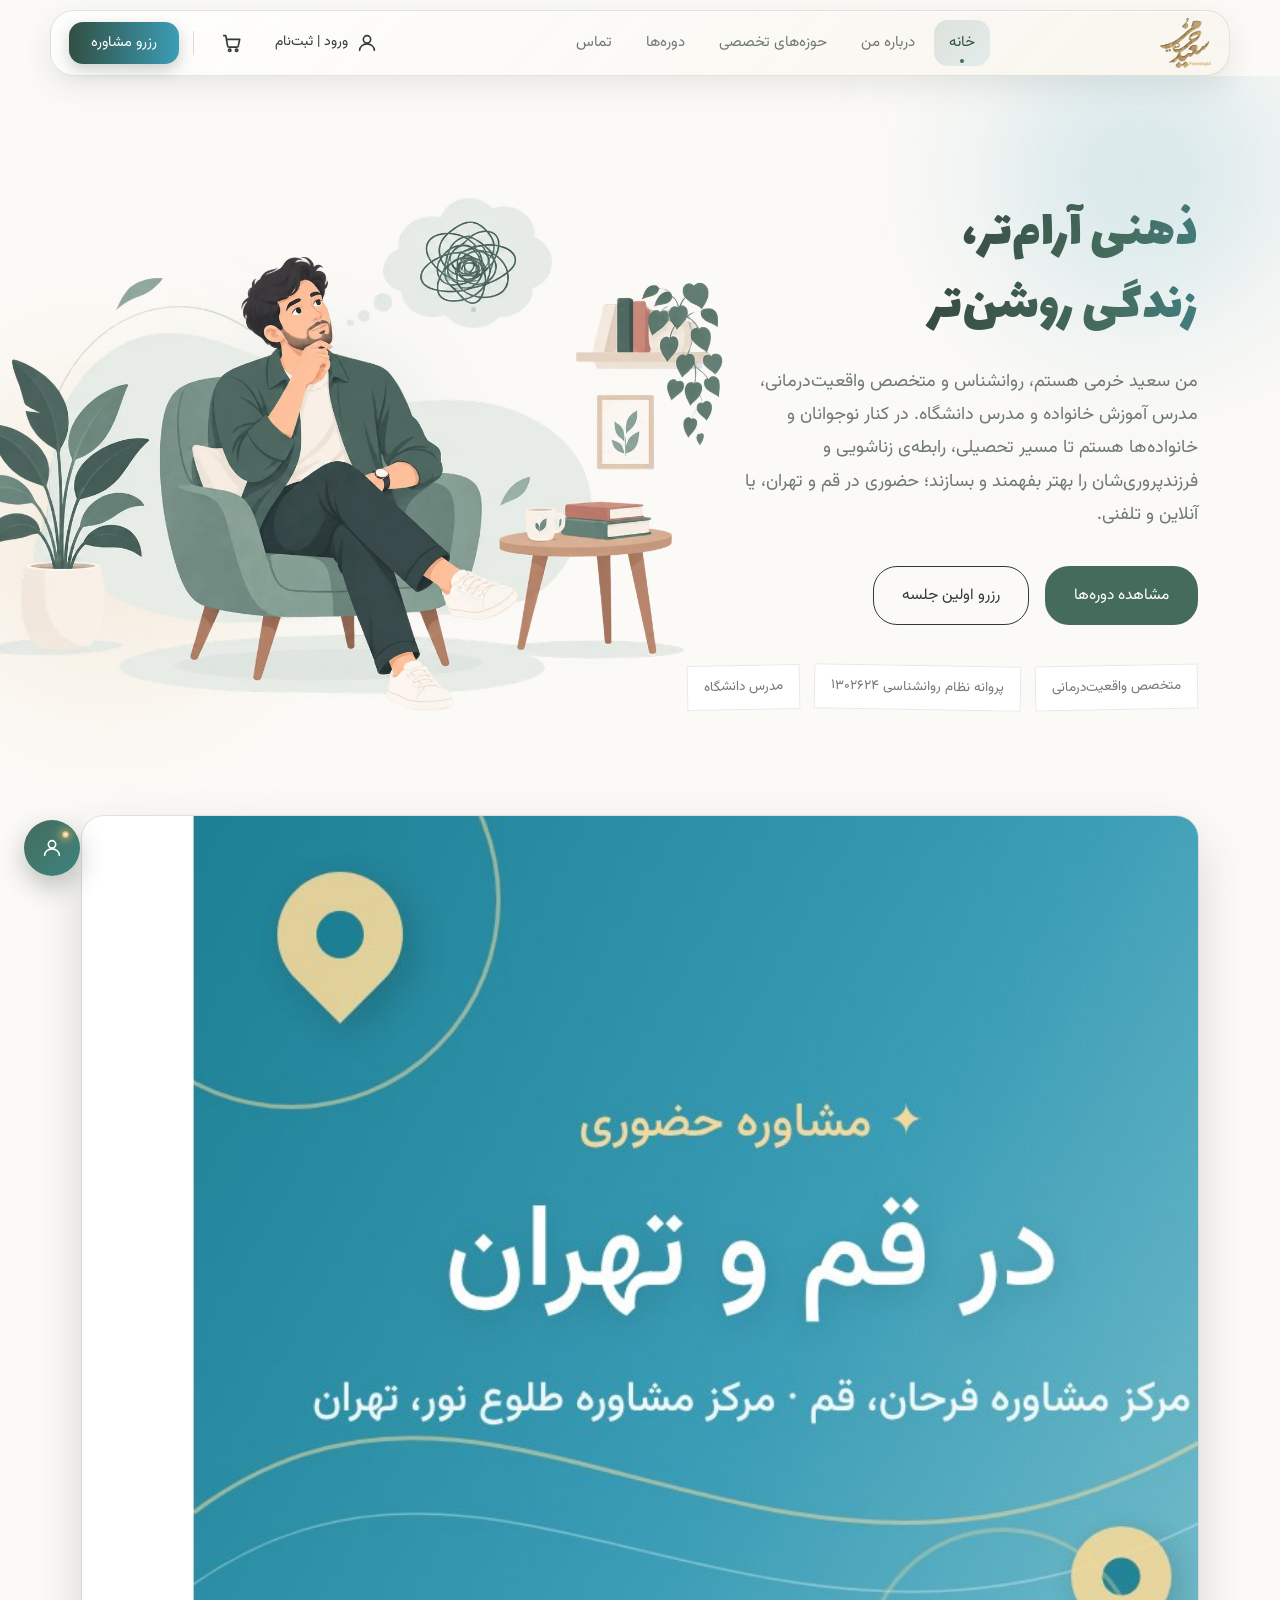
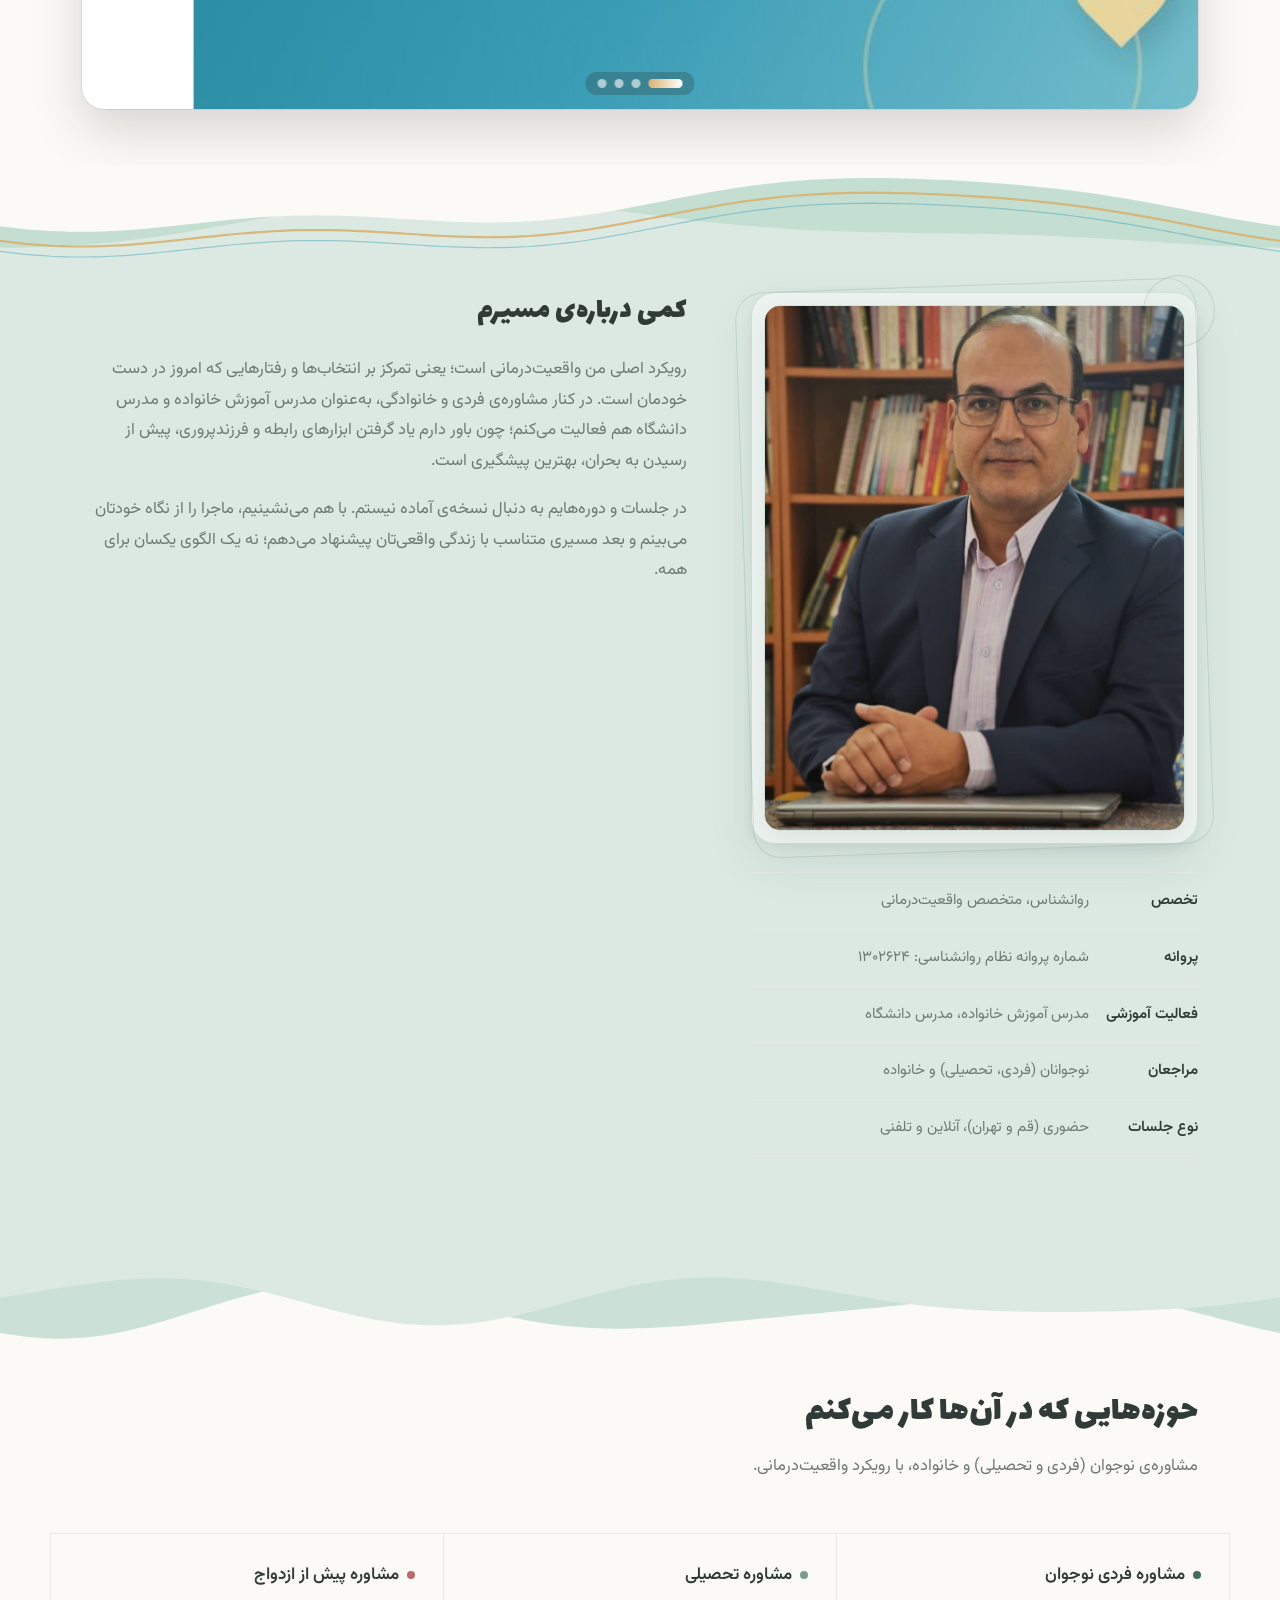
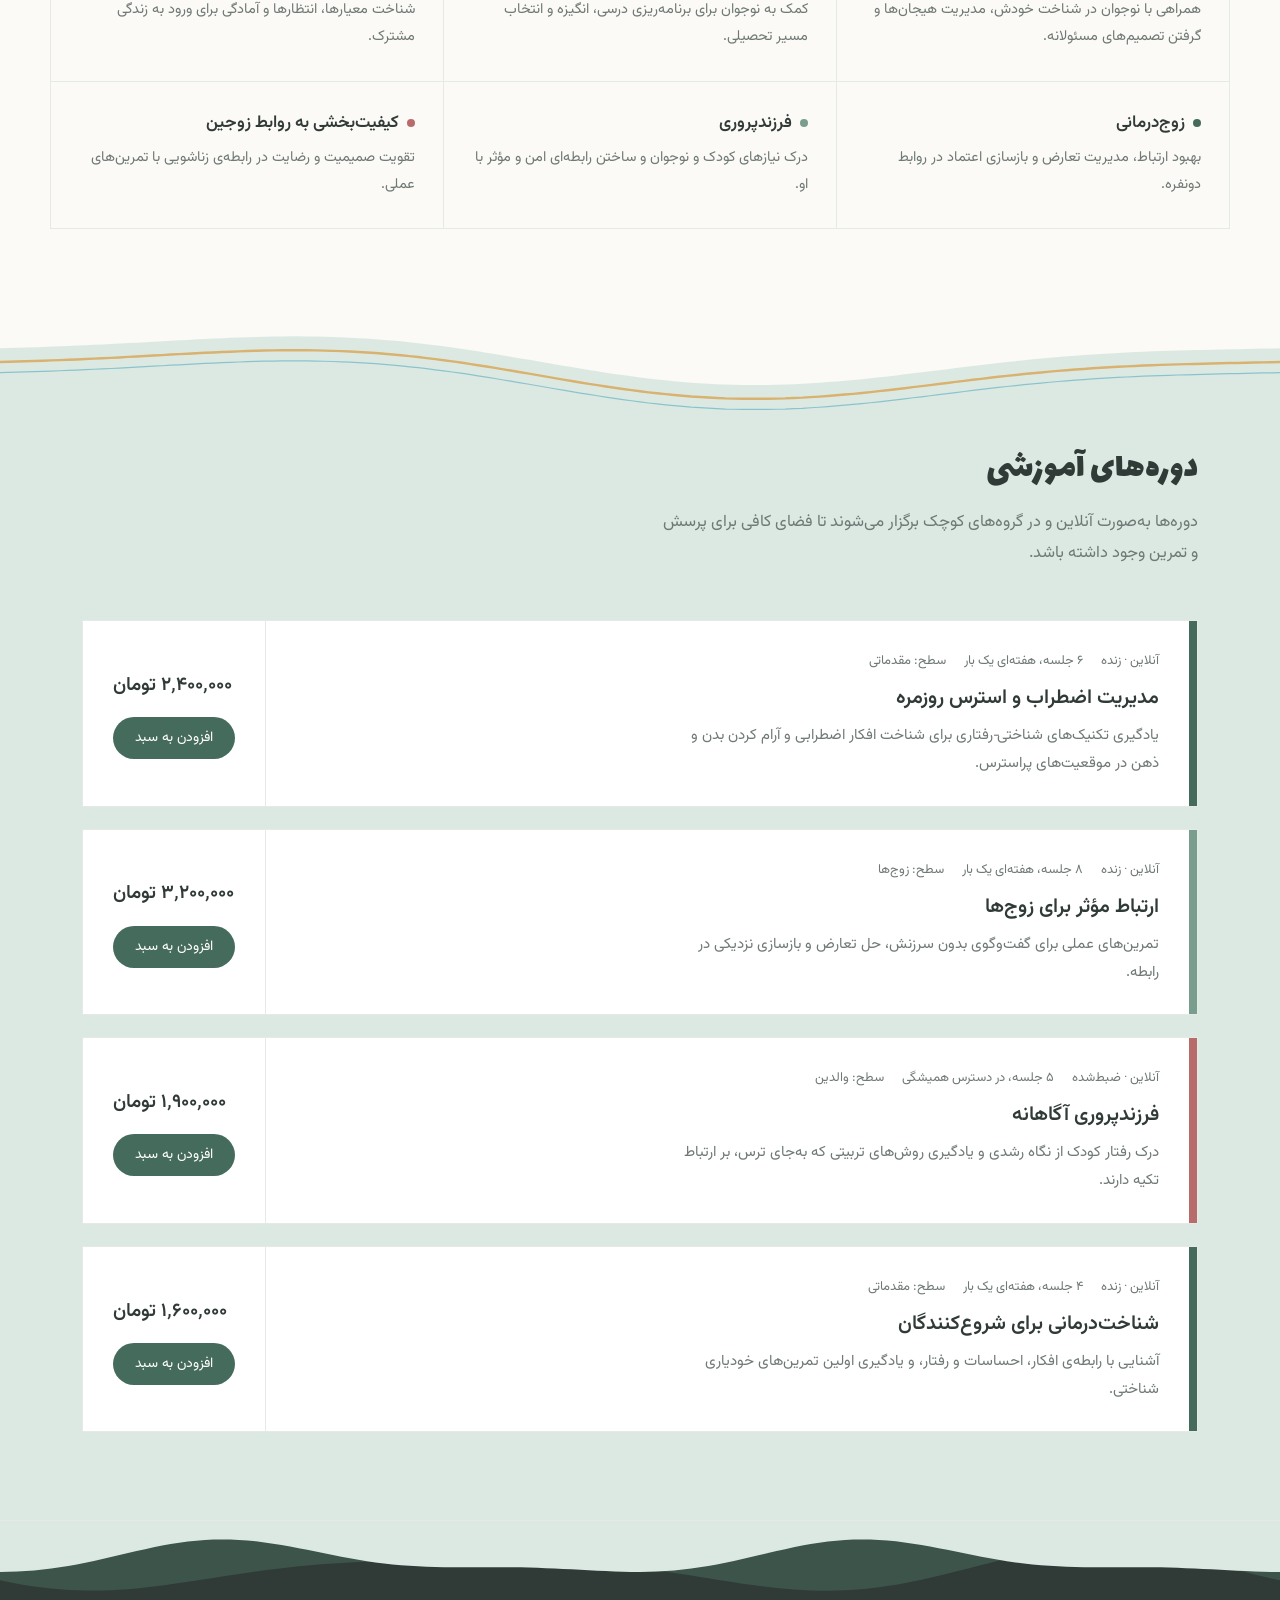
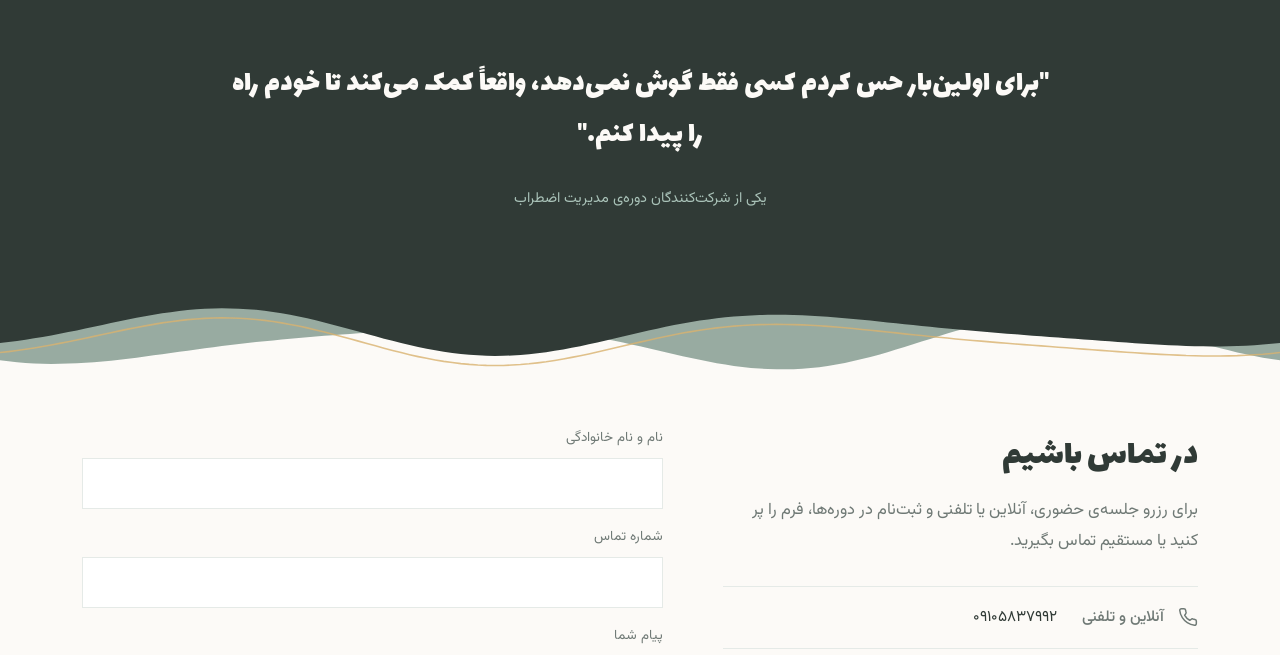
==== commit 23eabc98: "Add files via upload" ====
--- a/index.html
+++ b/index.html
@@ -35,11 +35,6 @@
           <a href="index.html#expertise" data-nav="expertise">حوزه‌های تخصصی</a>
           <a href="index.html#courses" data-nav="courses">دوره‌ها</a>
           <a href="index.html#contact" data-nav="contact">تماس</a>
-          <a
-            href="https://ravandarman.com/doctor/60292-saeed-khorami"
-            class="nav-cta nav-cta-menu"
-            >رزرو مشاوره</a
-          >
         </nav>
 
         <div class="nav-actions">
--- a/base.css
+++ b/base.css
@@ -12,7 +12,7 @@
   --brick: #b86b6b;
   --line: #e5eae7;
   --white: #ffffff;
-  --radius: 2px;
+  --radius: 24px;
 }
 
 * {
@@ -187,11 +187,6 @@
   margin-left: -2px;
   border-radius: 50%;
   background: var(--accent);
-}
-
-/* the menu copy of the booking button only shows inside the mobile menu */
-nav.links .nav-cta-menu {
-  display: none;
 }
 
 /* end: account, cart, booking button, burger */
@@ -548,9 +543,20 @@
     display: flex;
   }
 
-  .nav-actions .nav-cta,
+  /* the booking button stays in the bar, just more compact */
   .nav-sep {
     display: none;
+  }
+
+  .nav-actions {
+    gap: 6px;
+  }
+
+  .nav-actions .nav-cta {
+    height: 40px;
+    padding: 0 14px;
+    font-size: 13.5px;
+    border-radius: 11px;
   }
 
   nav.links {
@@ -599,26 +605,34 @@
     margin: 0;
     border-radius: 3px;
   }
-
-  nav.links .nav-cta-menu {
-    display: flex;
-    justify-content: center;
-    margin-top: 10px;
-    padding: 0 22px;
-    height: 46px;
-    align-items: center;
-    background: var(--ink);
-    color: var(--white);
-  }
-
-  nav.links .nav-cta-menu:hover {
-    background: var(--accent-deep);
-  }
 }
 
 @media (max-width: 560px) {
   .wrap {
     padding: 0 20px;
+  }
+}
+
+/* very narrow phones: shrink the bar items so logo + 4 controls fit */
+@media (max-width: 400px) {
+  .nav-actions {
+    gap: 4px;
+  }
+
+  .nav-actions .nav-cta {
+    height: 38px;
+    padding: 0 10px;
+    font-size: 12.5px;
+  }
+
+  .nav-actions .tool-btn,
+  .nav-actions .burger {
+    width: 38px;
+    height: 38px;
+  }
+
+  .brand-logo {
+    height: 38px;
   }
 }
 
@@ -1248,3 +1262,212 @@
     transform: translateY(0);
   }
 }
+
+/* =====================================================================
+   Navbar v3 — floating rounded glass bar + lively booking button
+   (placed last so it wins over the earlier header rules)
+   ===================================================================== */
+html {
+  scroll-padding-top: 96px;
+}
+
+header {
+  padding: 10px 0 0;
+  background: transparent;
+  border-bottom: 0;
+  box-shadow: none;
+  backdrop-filter: none;
+  -webkit-backdrop-filter: none;
+  pointer-events: none; /* only the bar itself catches clicks */
+}
+
+header.scrolled {
+  background: transparent;
+  box-shadow: none;
+}
+
+header .nav {
+  pointer-events: auto;
+  width: calc(100% - 24px);
+  max-width: 1180px;
+  height: 66px;
+  padding: 0 18px;
+  gap: 18px;
+  border-radius: 24px;
+  background: linear-gradient(
+    135deg,
+    rgba(255, 255, 255, 0.82),
+    rgba(247, 244, 236, 0.74)
+  );
+  border: 1px solid rgba(69, 107, 92, 0.16);
+  box-shadow:
+    0 10px 30px rgba(48, 58, 54, 0.1),
+    inset 0 1px 0 rgba(255, 255, 255, 0.9);
+  backdrop-filter: blur(14px) saturate(1.3);
+  -webkit-backdrop-filter: blur(14px) saturate(1.3);
+  transition:
+    box-shadow 0.35s ease,
+    background 0.35s ease,
+    transform 0.4s var(--soft);
+}
+
+header.scrolled .nav {
+  background: rgba(255, 255, 255, 0.92);
+  box-shadow:
+    0 14px 34px rgba(48, 58, 54, 0.16),
+    inset 0 1px 0 rgba(255, 255, 255, 0.95);
+}
+
+/* soft link pills inside the bar */
+header nav.links a {
+  border-radius: 14px;
+}
+
+header nav.links a.active {
+  background: linear-gradient(
+    135deg,
+    rgba(69, 107, 92, 0.16),
+    rgba(59, 157, 182, 0.12)
+  );
+}
+
+/* ---------- booking button ----------
+   - ring pulse every 3s (box-shadow)
+   - small wiggle every 7s, done with the separate `rotate` property so the
+     hover lift (`transform`) is never fought by the animation and stays smooth
+   - gradient is 200% wide and only SLIDES on hover (no colour swap, so no
+     left/right flash of blue) */
+.nav-actions .nav-cta {
+  position: relative;
+  overflow: hidden;
+  isolation: isolate;
+  background: linear-gradient(
+    90deg,
+    var(--accent-deep) 0%,
+    var(--teal) 50%,
+    var(--accent-deep) 100%
+  );
+  background-size: 200% 100%;
+  background-position: 0% 50%;
+  border-radius: 14px;
+  box-shadow: 0 6px 16px rgba(50, 79, 67, 0.26);
+  backface-visibility: hidden;
+  -webkit-font-smoothing: antialiased;
+  transition:
+    transform 0.6s cubic-bezier(0.22, 1, 0.36, 1),
+    background-position 0.8s cubic-bezier(0.22, 1, 0.36, 1),
+    box-shadow 0.6s cubic-bezier(0.22, 1, 0.36, 1);
+  animation:
+    ctaRing 3s ease-out infinite,
+    ctaWiggle 7s ease-in-out 3s infinite;
+}
+
+.nav-actions .nav-cta::after {
+  content: "";
+  position: absolute;
+  top: -10%;
+  bottom: -10%;
+  left: -50%;
+  width: 28%;
+  z-index: -1;
+  pointer-events: none;
+  background: linear-gradient(
+    90deg,
+    rgba(255, 255, 255, 0),
+    rgba(255, 255, 255, 0.22),
+    rgba(255, 255, 255, 0)
+  );
+  transform: translateX(0) skewX(-18deg);
+  animation: ctaShine 7s ease-in-out 3s infinite;
+}
+
+.nav-actions .nav-cta:hover,
+.nav-actions .nav-cta:focus-visible {
+  background-position: 100% 50%;
+  transform: translateY(-3px);
+}
+
+.nav-actions .nav-cta:active {
+  transform: translateY(-1px);
+  transition-duration: 0.15s;
+}
+
+@keyframes ctaRing {
+  0% {
+    box-shadow:
+      0 6px 16px rgba(50, 79, 67, 0.26),
+      0 0 0 0 rgba(59, 157, 182, 0.4);
+  }
+  70%,
+  100% {
+    box-shadow:
+      0 6px 16px rgba(50, 79, 67, 0.26),
+      0 0 0 13px rgba(59, 157, 182, 0);
+  }
+}
+
+@keyframes ctaWiggle {
+  0%,
+  80%,
+  100% {
+    rotate: 0deg;
+  }
+  83% {
+    rotate: -2.5deg;
+  }
+  86% {
+    rotate: 2.5deg;
+  }
+  89% {
+    rotate: -1.5deg;
+  }
+  92% {
+    rotate: 1.5deg;
+  }
+  95% {
+    rotate: 0deg;
+  }
+}
+
+@keyframes ctaShine {
+  0%,
+  88% {
+    transform: translateX(0) skewX(-18deg);
+  }
+  100% {
+    transform: translateX(650%) skewX(-18deg);
+  }
+}
+
+/* tablets / phones: same bar, dropdown becomes a floating rounded card */
+@media (max-width: 880px) {
+  header .nav {
+    height: 58px;
+    padding: 0 12px;
+    gap: 10px;
+    border-radius: 20px;
+  }
+
+  nav.links {
+    top: calc(100% + 10px);
+    border: 1px solid rgba(69, 107, 92, 0.16);
+    border-radius: 22px;
+    box-shadow: 0 18px 36px rgba(48, 58, 54, 0.16);
+    padding: 12px 12px 14px;
+  }
+}
+
+@media (max-width: 400px) {
+  header .nav {
+    width: calc(100% - 16px);
+    padding: 0 8px;
+    gap: 6px;
+  }
+}
+
+@media (prefers-reduced-motion: reduce) {
+  .nav-actions .nav-cta,
+  .nav-actions .nav-cta::after {
+    animation: none;
+  }
+}
--- a/index.css
+++ b/index.css
@@ -1336,6 +1336,7 @@
     line-height: 1.7;
     display: -webkit-box;
     -webkit-line-clamp: 3;
+    line-clamp: 3;
     -webkit-box-orient: vertical;
     overflow: hidden;
   }
@@ -1381,6 +1382,7 @@
     line-height: 1.75;
     display: -webkit-box;
     -webkit-line-clamp: 3;
+    line-clamp: 3;
     -webkit-box-orient: vertical;
     overflow: hidden;
   }
@@ -1641,6 +1643,7 @@
   .about.is-collapsed .about-body p:first-of-type {
     display: -webkit-box;
     -webkit-line-clamp: 4;
+    line-clamp: 4;
     -webkit-box-orient: vertical;
     overflow: hidden;
   }
@@ -1696,6 +1699,7 @@
     font-size: 12.5px;
     line-height: 1.65;
     -webkit-line-clamp: 2;
+    line-clamp: 2;
   }
 
   /* courses: one swipeable row (the next card peeks in) */
@@ -1731,6 +1735,7 @@
 
   .course-main p {
     -webkit-line-clamp: 2;
+    line-clamp: 2;
   }
 
   .snap-dots {
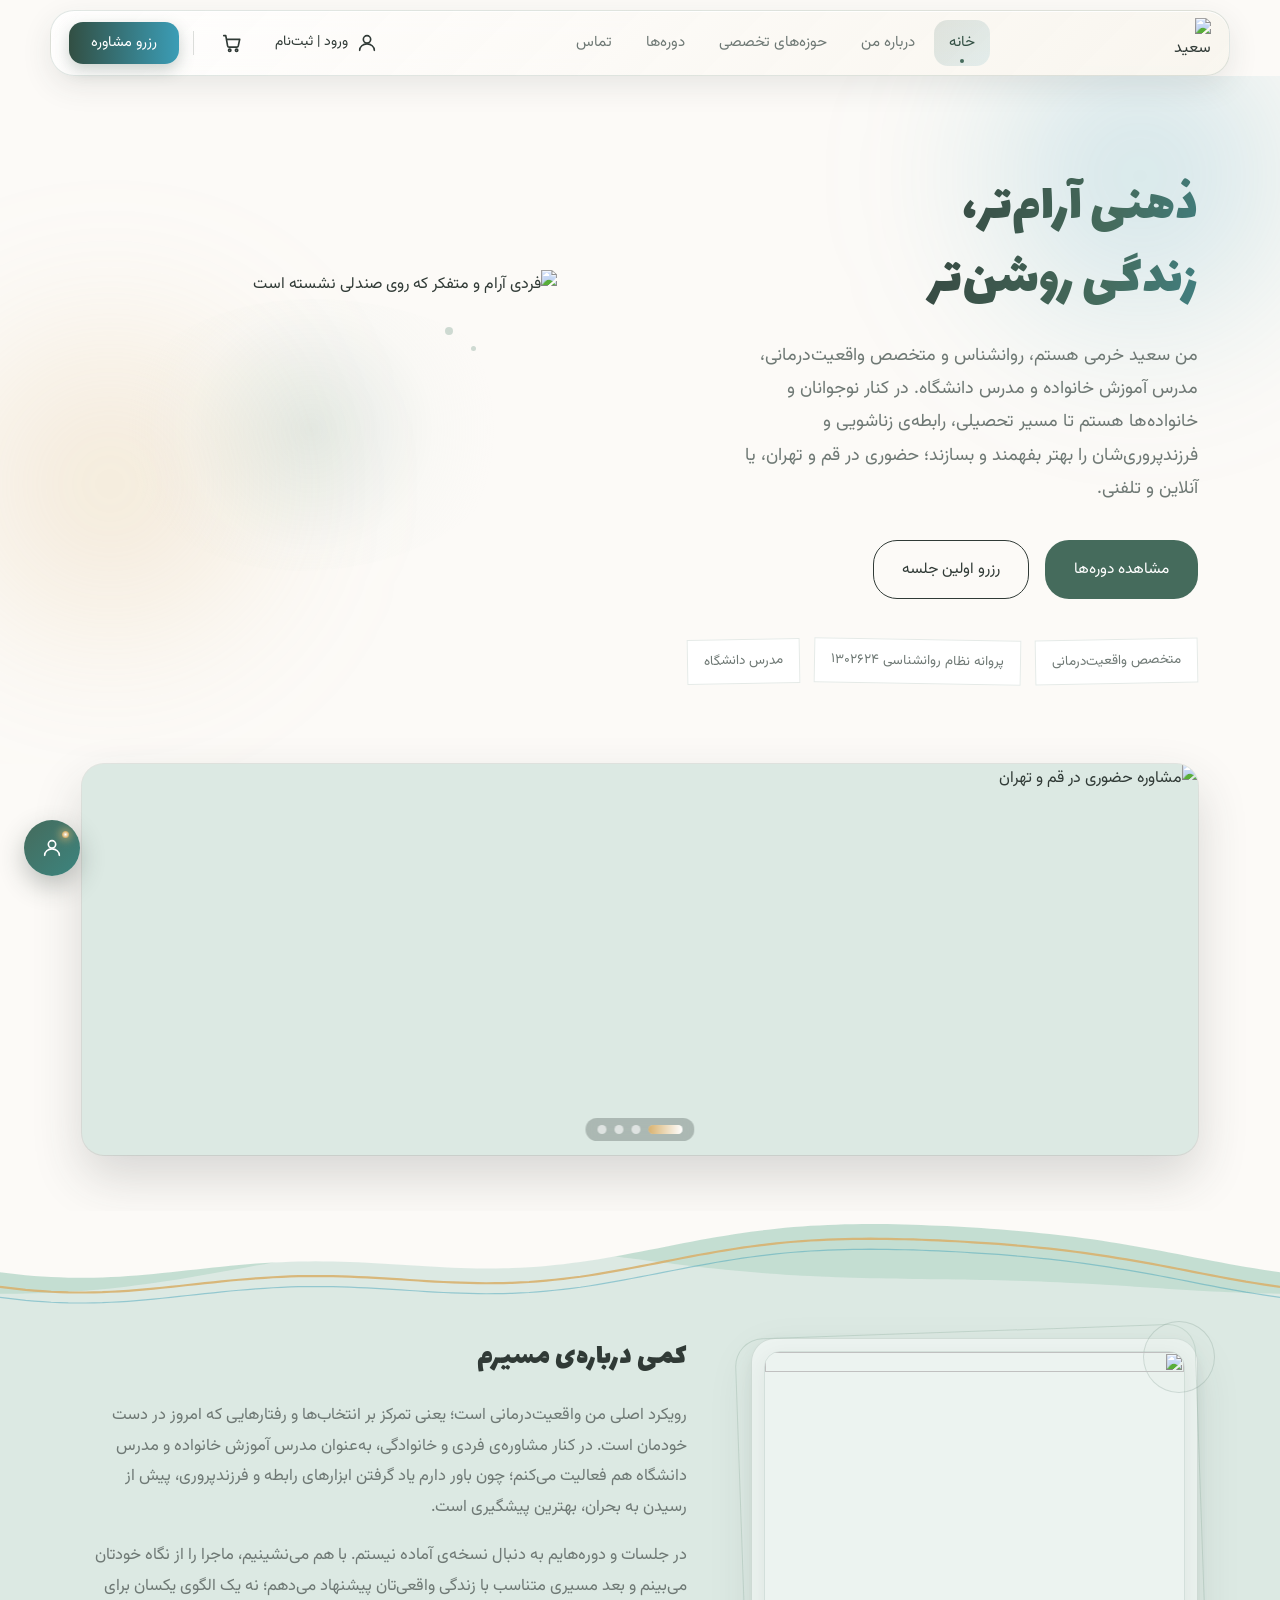
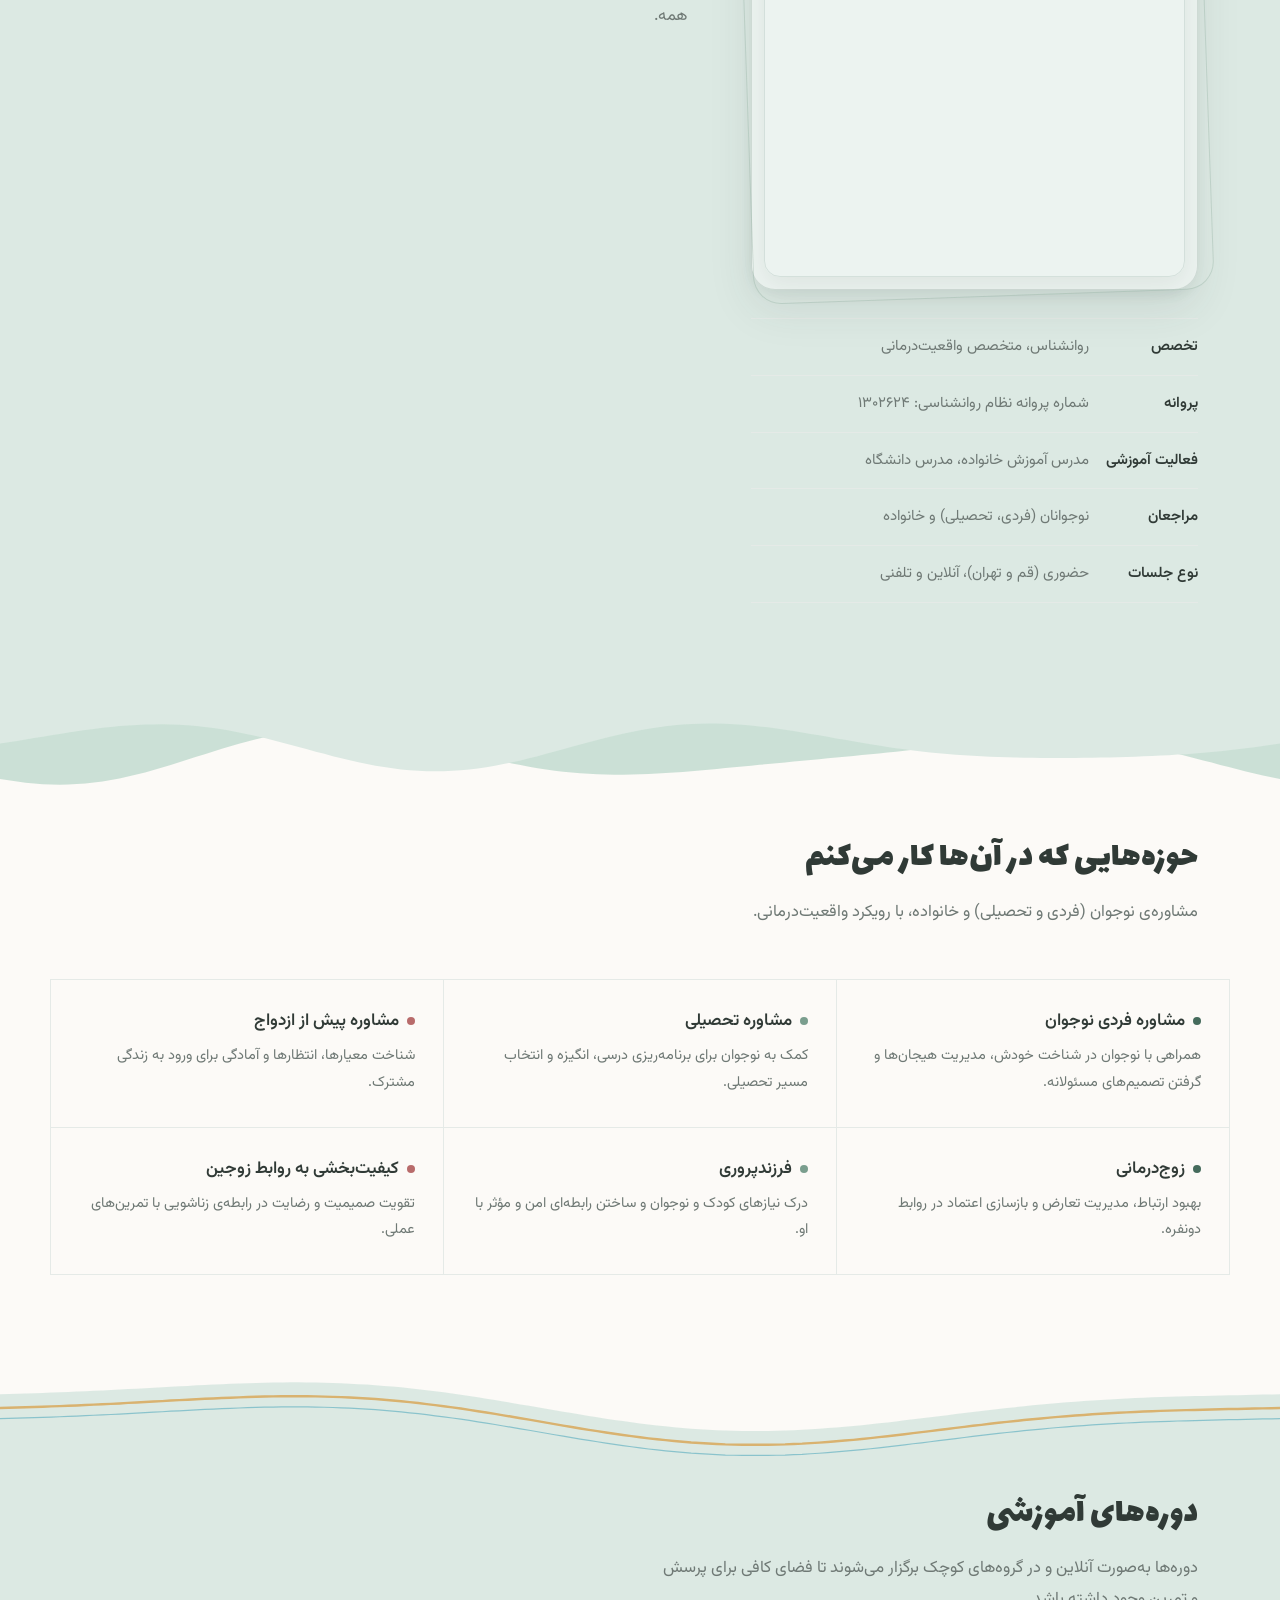
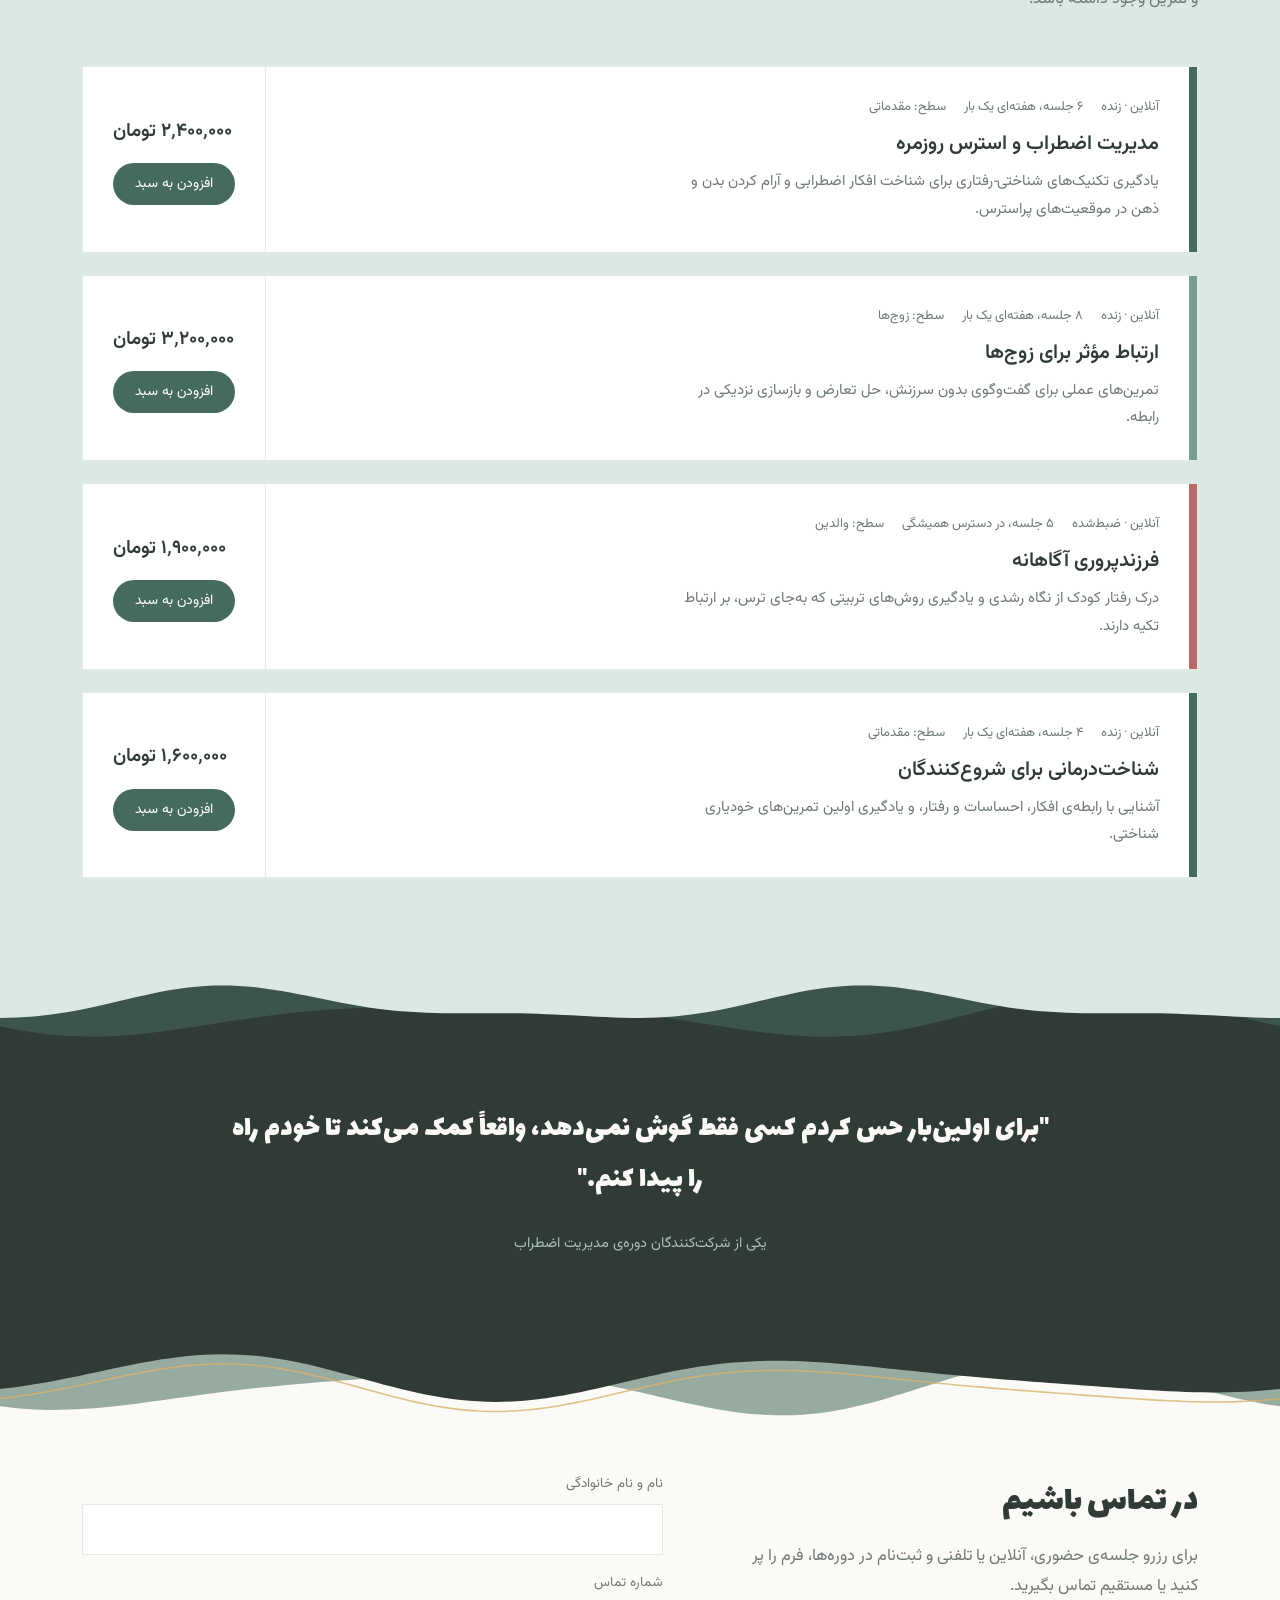
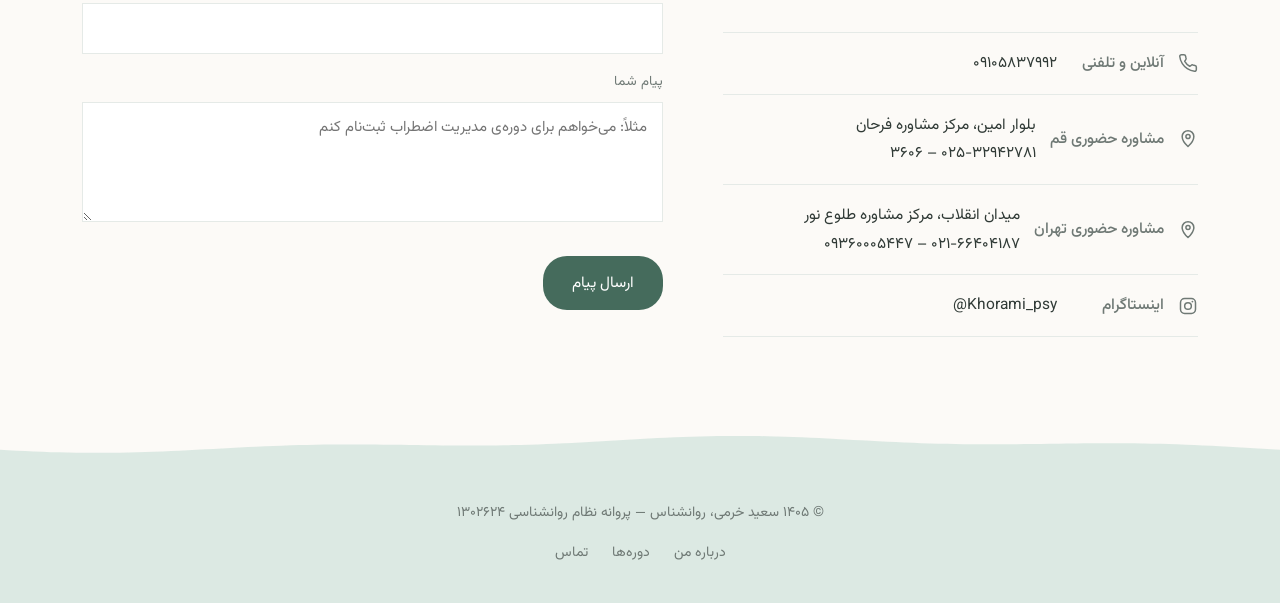
==== commit 8b961b17: "Add files via upload" ====
--- a/index.html
+++ b/index.html
@@ -11,9 +11,16 @@
     <link rel="preconnect" href="https://fonts.googleapis.com" />
     <link rel="preconnect" href="https://fonts.gstatic.com" crossorigin />
     <link
-      href="https://fonts.googleapis.com/css2?family=Vazirmatn:wght@300;400;500;600;700&family=Lalezar&display=swap"
       rel="stylesheet"
+      href="https://fonts.googleapis.com/css2?family=Vazirmatn:wght@400;500;600;700&amp;family=Lalezar&amp;display=swap"
+      media="print"
+      onload="this.media = 'all'"
     />
+    <noscript
+      ><link
+        rel="stylesheet"
+        href="https://fonts.googleapis.com/css2?family=Vazirmatn:wght@400;500;600;700&amp;family=Lalezar&amp;display=swap"
+    /></noscript>
     <link rel="stylesheet" href="base.css" />
     <link rel="stylesheet" href="shop.css" />
     <link rel="stylesheet" href="index.css" />
@@ -23,9 +30,11 @@
       <div class="wrap nav">
         <a href="index.html" class="brand" aria-label="سعید خرمی، صفحه‌ی اصلی">
           <img
-            src="./images/logo.png"
+            src="./images/logo.webp"
             alt="سعید خرمی، روان‌شناس"
             class="brand-logo"
+            width="150"
+            height="147"
           />
         </a>
 
@@ -126,8 +135,11 @@
           <img
             class="psychology-character"
             loading="eager"
+            fetchpriority="high"
             decoding="async"
-            src="./images/character-q80.webp"
+            width="900"
+            height="600"
+            src="./images/character.webp"
             alt="فردی آرام و متفکر که روی صندلی نشسته است"
           />
           <span class="character-spark spark-one" aria-hidden="true"></span>
@@ -154,14 +166,16 @@
               <picture>
                 <source
                   media="(max-width: 480px)"
-                  srcset="images/banner-1-m.jpg"
+                  srcset="images/banner-1-m.webp"
                 />
                 <img
-                  src="images/banner-1.jpg"
+                  src="images/banner-1.webp"
                   alt="مشاوره حضوری در قم و تهران"
                   width="1600"
                   height="560"
                   loading="eager"
+                  fetchpriority="high"
+                  decoding="async"
                   draggable="false"
                 />
               </picture>
@@ -174,10 +188,10 @@
               <picture>
                 <source
                   media="(max-width: 480px)"
-                  srcset="images/banner-2-m.jpg"
+                  srcset="images/banner-2-m.webp"
                 />
                 <img
-                  src="images/banner-2.jpg"
+                  src="images/banner-2.webp"
                   alt="مشاوره آنلاین و تلفنی"
                   width="1600"
                   height="560"
@@ -194,10 +208,10 @@
               <picture>
                 <source
                   media="(max-width: 480px)"
-                  srcset="images/banner-3-m.jpg"
+                  srcset="images/banner-3-m.webp"
                 />
                 <img
-                  src="images/banner-3.jpg"
+                  src="images/banner-3.webp"
                   alt="مشاوره پیش از ازدواج و زوج‌درمانی"
                   width="1600"
                   height="560"
@@ -214,10 +228,10 @@
               <picture>
                 <source
                   media="(max-width: 480px)"
-                  srcset="images/banner-4-m.jpg"
+                  srcset="images/banner-4-m.webp"
                 />
                 <img
-                  src="images/banner-4.jpg"
+                  src="images/banner-4.webp"
                   alt="مشاوره نوجوان، فردی و تحصیلی"
                   width="1600"
                   height="560"
@@ -275,7 +289,14 @@
       <div class="wrap">
         <div>
           <div class="avatar-frame">
-            <img src="./images/IMG_20241205_190001_303.jpg" alt="" />
+            <img
+              src="./images/about-photo.webp"
+              alt=""
+              width="560"
+              height="840"
+              loading="lazy"
+              decoding="async"
+            />
           </div>
           <ul class="credential-list">
             <li><b>تخصص</b> روانشناس، متخصص واقعیت‌درمانی</li>
@@ -693,8 +714,8 @@
       </span>
       <span class="back-to-top-label">بازگشت به بالا</span>
     </a>
-    <script src="base.js"></script>
-    <script src="shop.js"></script>
-    <script src="index.js"></script>
+    <script src="base.js" defer></script>
+    <script src="shop.js" defer></script>
+    <script src="index.js" defer></script>
   </body>
 </html>
--- a/base.css
+++ b/base.css
@@ -1471,3 +1471,11 @@
     animation: none;
   }
 }
+
+/* animations are paused while their section is far outside the viewport (see base.js) */
+.is-offscreen,
+.is-offscreen *,
+.is-offscreen *::before,
+.is-offscreen *::after {
+  animation-play-state: paused !important;
+}
--- a/shop.css
+++ b/shop.css
@@ -341,15 +341,26 @@
 }
 
 /* ---------- Toast ---------- */
-.shop-toast {
+.shop-toast-stack {
   position: fixed;
   left: 50%;
   bottom: 28px;
   z-index: 130;
   display: flex;
+  flex-direction: column;
   align-items: center;
   gap: 10px;
+  width: max-content;
   max-width: calc(100vw - 32px);
+  transform: translateX(-50%);
+  pointer-events: none; /* only the bubbles catch clicks */
+}
+
+.shop-toast {
+  display: flex;
+  align-items: center;
+  gap: 10px;
+  max-width: 100%;
   padding: 12px 20px 12px 18px;
   border-radius: 999px;
   background: var(--ink);
@@ -357,8 +368,9 @@
   font-size: 14px;
   box-shadow: 0 14px 34px rgba(48, 58, 54, 0.35);
   opacity: 0;
-  pointer-events: none;
-  transform: translate(-50%, 18px);
+  pointer-events: auto;
+  cursor: pointer;
+  transform: translateY(18px) scale(0.96);
   transition:
     opacity 0.45s ease,
     transform 0.6s var(--soft);
@@ -366,7 +378,13 @@
 
 .shop-toast.show {
   opacity: 1;
-  transform: translate(-50%, 0);
+  transform: none;
+}
+
+.shop-toast.leaving {
+  opacity: 0;
+  transform: translateY(-10px) scale(0.97);
+  transition-duration: 0.4s;
 }
 
 .shop-toast-icon {
@@ -450,3 +468,21 @@
     transform: translateX(3px);
   }
 }
+
+/* drawer empty state for visitors who are not signed up yet */
+.cart-empty-login {
+  font-size: 13.5px;
+  color: var(--ink-soft);
+  border-bottom: 1px solid currentColor;
+  padding-bottom: 1px;
+  transition: color 0.3s ease;
+}
+
+.cart-empty-login:hover {
+  color: var(--accent-deep);
+}
+
+/* the footer must really disappear when the drawer is empty */
+.cart-foot[hidden] {
+  display: none;
+}
--- a/index.css
+++ b/index.css
@@ -1788,3 +1788,10 @@
     transition: none;
   }
 }
+
+/* phones/small tablets: swipe the banner, hide the arrows (they showed as a white strip) */
+@media (max-width: 700px) {
+  .banner-arrow {
+    display: none;
+  }
+}
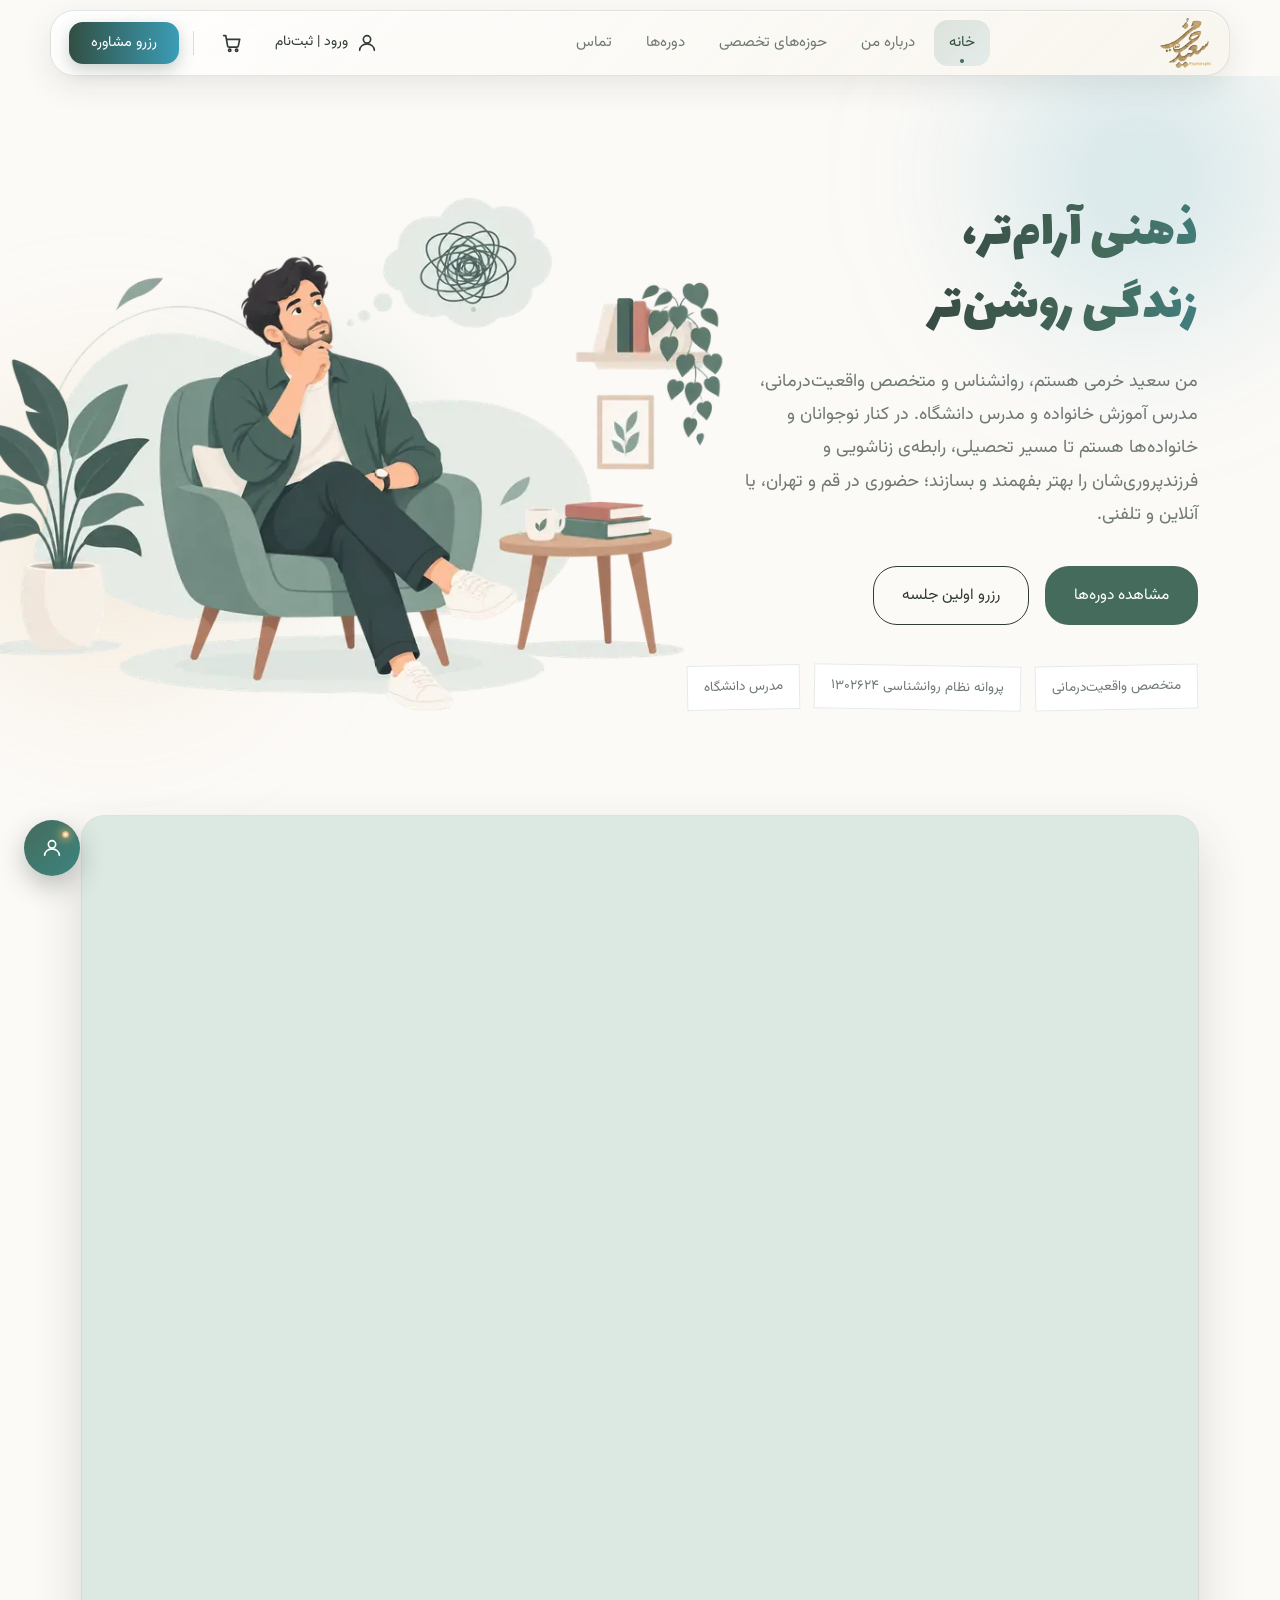
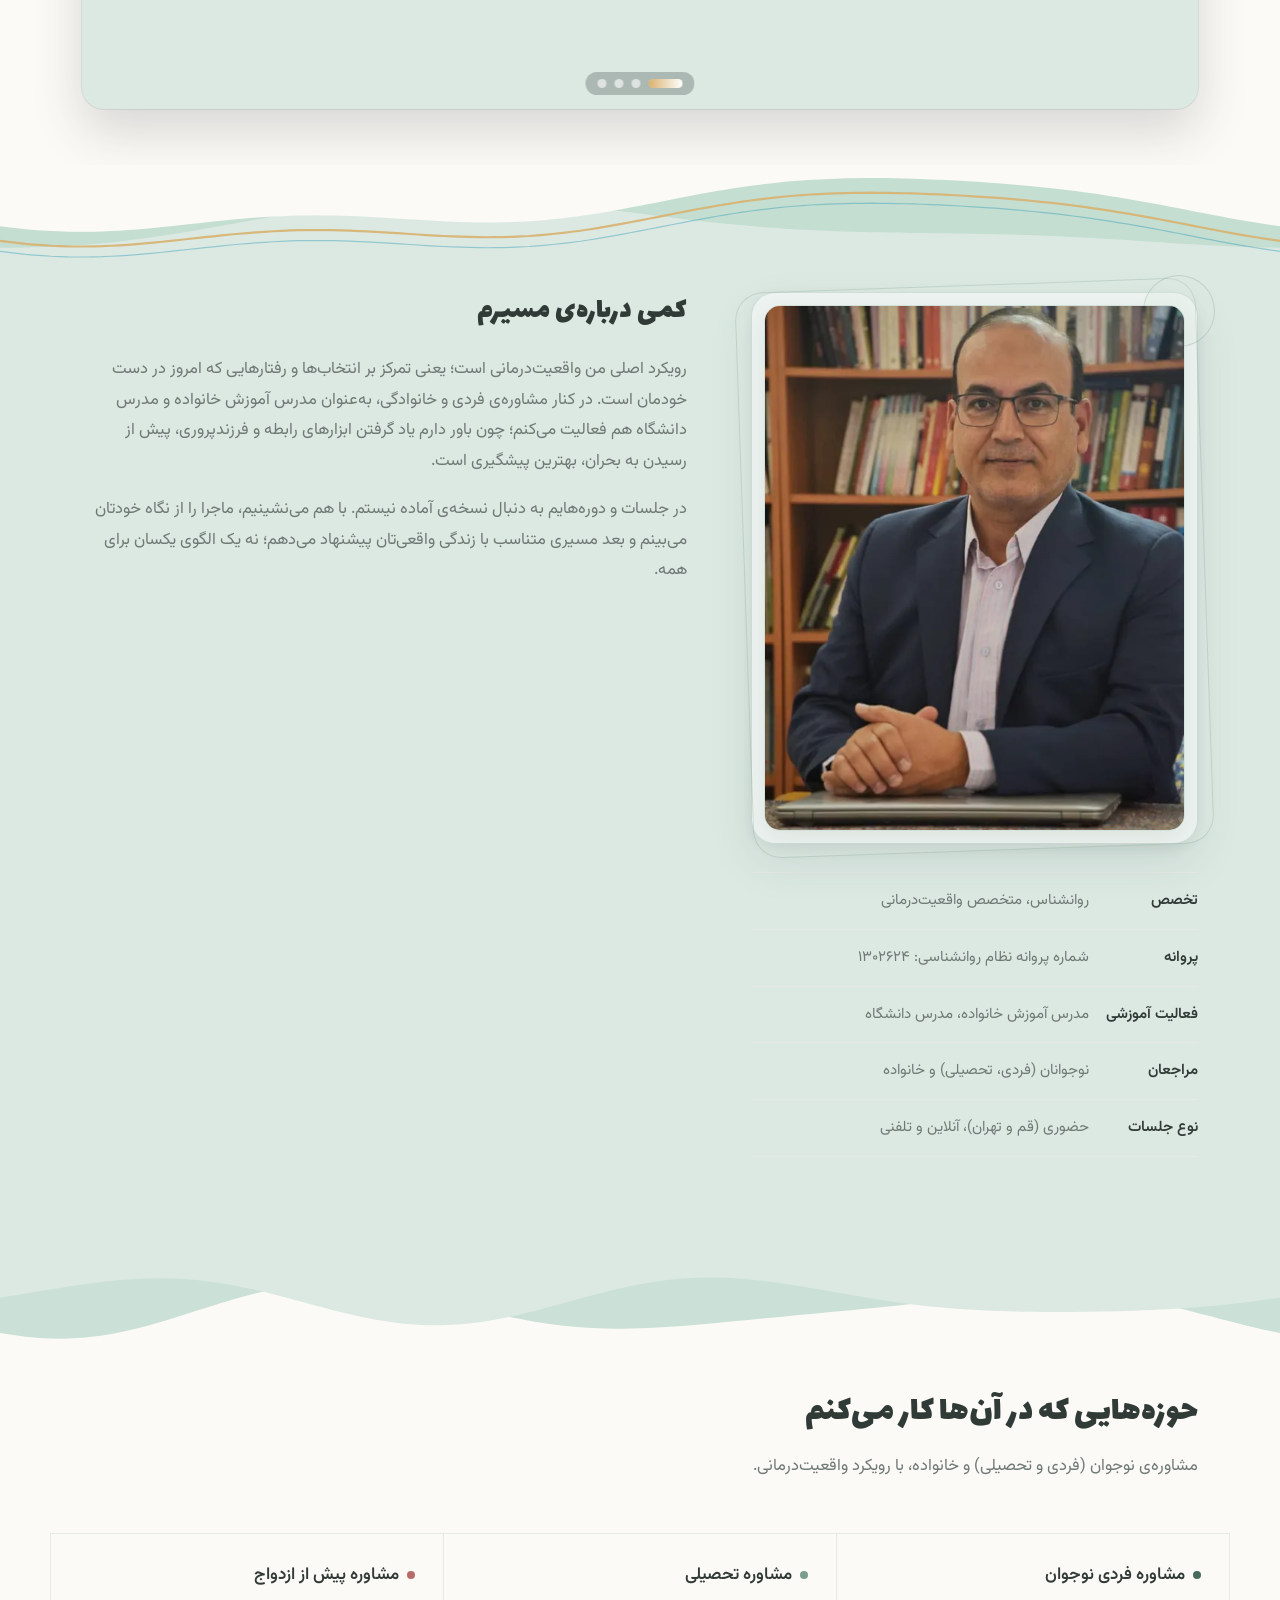
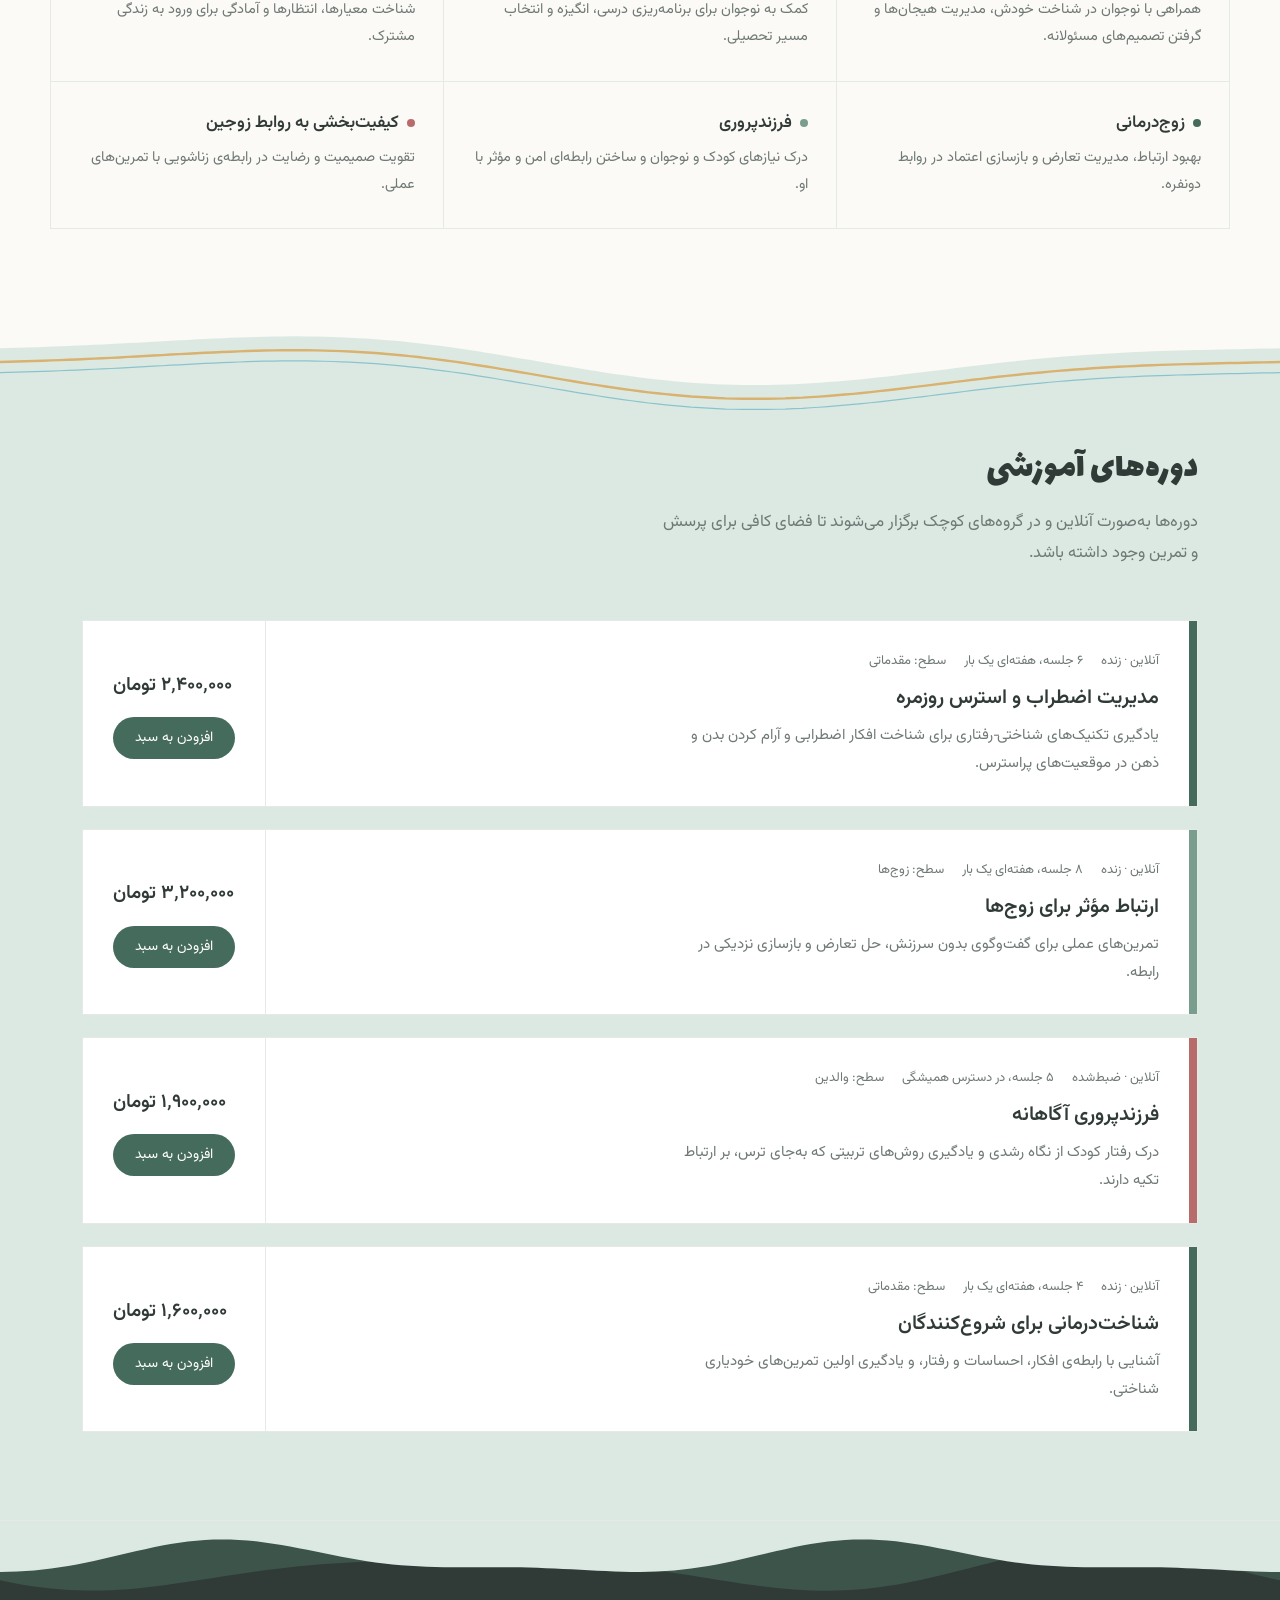
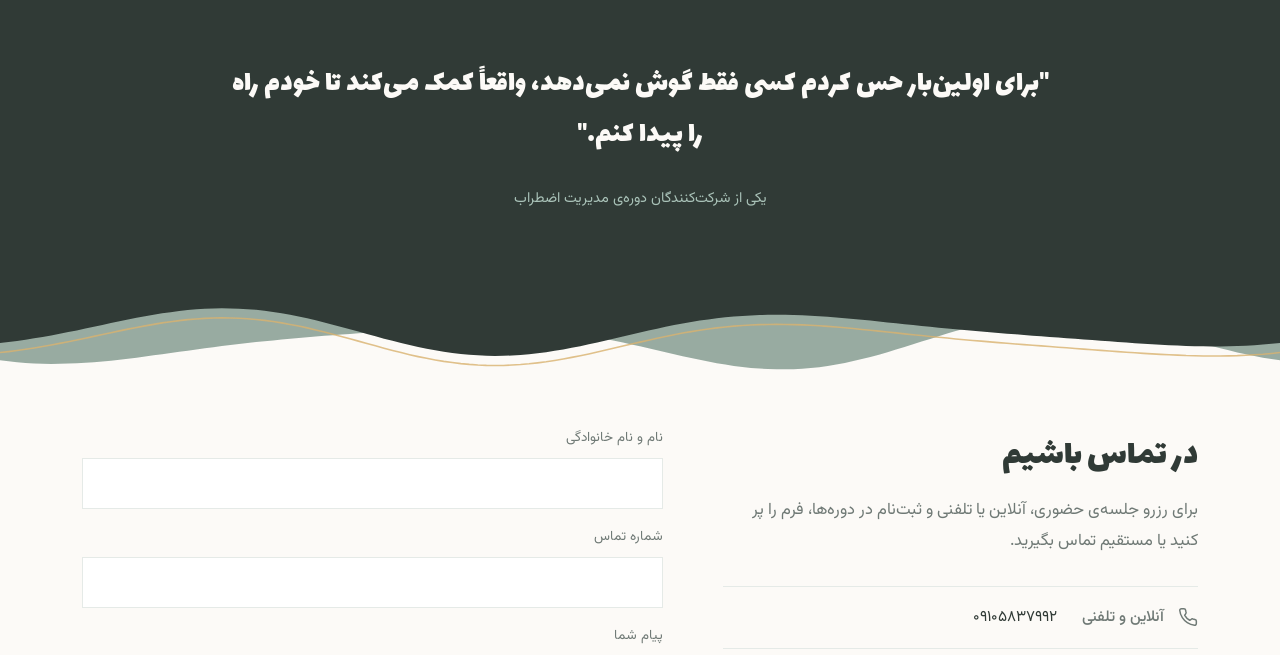
==== commit 02b65fcd: "Add files via upload" ====
--- a/index.html
+++ b/index.html
@@ -47,6 +47,30 @@
         </nav>
 
         <div class="nav-actions">
+          <a
+            class="tab-link"
+            href="index.html#courses"
+            data-nav="courses"
+            aria-label="دوره‌ها"
+          >
+            <svg
+              viewBox="0 0 24 24"
+              fill="none"
+              stroke="currentColor"
+              stroke-width="1.8"
+              stroke-linecap="round"
+              stroke-linejoin="round"
+              aria-hidden="true"
+            >
+              <path
+                d="M4 5.5A1.5 1.5 0 0 1 5.5 4H11v15H5.5A1.5 1.5 0 0 0 4 20.5z"
+              ></path>
+              <path
+                d="M20 5.5A1.5 1.5 0 0 0 18.5 4H13v15h5.5a1.5 1.5 0 0 1 1.5 1.5z"
+              ></path>
+            </svg>
+            <span>دوره‌ها</span>
+          </a>
           <a class="tool-btn" id="toolUser" href="register.html#login">
             <svg
               viewBox="0 0 24 24"
--- a/base.css
+++ b/base.css
@@ -1479,3 +1479,289 @@
 .is-offscreen *::after {
   animation-play-state: paused !important;
 }
+
+/* =====================================================================
+   Phones & tablets: the navbar lives at the BOTTOM of the screen
+   - floating bar pinned to the bottom edge
+   - the menu opens UPWARDS
+   - account button (left) and back-to-top (right) sit just above the bar
+   ===================================================================== */
+@media (max-width: 880px) {
+  :root {
+    --bar-h: 58px; /* nav bar height */
+    --bar-gap: 10px; /* gap between the bar and the screen edge */
+    --bar-safe: env(safe-area-inset-bottom, 0px);
+    --bar-total: calc(var(--bar-h) + var(--bar-gap) + var(--bar-safe));
+  }
+
+  html {
+    scroll-padding-top: 16px;
+  }
+
+  /* room under the page content so the bar never hides the footer */
+  body {
+    padding-bottom: calc(var(--bar-total) + 14px);
+  }
+
+  header {
+    position: fixed;
+    z-index: 70; /* above the floating buttons, so an open menu covers them */
+    top: auto;
+    bottom: 0;
+    left: 0;
+    right: 0;
+    padding: 0 0 calc(var(--bar-gap) + var(--bar-safe));
+  }
+
+  header .nav {
+    height: var(--bar-h);
+    box-shadow:
+      0 -6px 26px rgba(48, 58, 54, 0.14),
+      0 8px 22px rgba(48, 58, 54, 0.1),
+      inset 0 1px 0 rgba(255, 255, 255, 0.9);
+  }
+
+  header.scrolled .nav {
+    box-shadow:
+      0 -8px 30px rgba(48, 58, 54, 0.2),
+      0 8px 22px rgba(48, 58, 54, 0.12),
+      inset 0 1px 0 rgba(255, 255, 255, 0.95);
+  }
+
+  /* menu opens upwards, above the bar */
+  nav.links {
+    top: auto;
+    bottom: calc(100% + 10px);
+    transform: translateY(12px);
+  }
+
+  nav.links.open {
+    transform: translateY(0);
+  }
+
+  /* the two floating buttons: left = sign up / login, right = back to top */
+  .fab-auth,
+  .back-to-top {
+    bottom: calc(var(--bar-total) + 12px);
+  }
+
+  .fab-auth {
+    left: 16px;
+  }
+
+  .back-to-top {
+    right: 16px;
+  }
+
+  /* messages float above the buttons */
+  .shop-toast-stack {
+    bottom: calc(var(--bar-total) + 78px);
+  }
+}
+
+/* =====================================================================
+   Phones & tablets: professional bottom TAB BAR
+   [ دوره‌ها ][ سبد ][ رزرو (raised) ][ حساب ][ بیشتر ]
+   ===================================================================== */
+.tab-link {
+  display: none;
+}
+
+@media (max-width: 880px) {
+  :root {
+    --bar-h: 64px;
+  }
+
+  header .nav {
+    justify-content: center;
+    gap: 0;
+    padding: 0 6px;
+    border-radius: 24px;
+  }
+
+  header .nav .brand,
+  header .nav .nav-sep {
+    display: none;
+  }
+
+  header .nav-actions {
+    flex: 1;
+    width: 100%;
+    height: 100%;
+    display: flex;
+    align-items: stretch;
+    justify-content: space-between;
+    gap: 0;
+  }
+
+  /* every tab: icon over label */
+  header .nav-actions .tab-link,
+  header .nav-actions .tool-btn,
+  header .nav-actions .burger {
+    flex: 1 1 0;
+    min-width: 0;
+    width: auto;
+    height: 100%;
+    display: flex;
+    flex-direction: column;
+    align-items: center;
+    justify-content: center;
+    gap: 4px;
+    padding: 6px 2px;
+    margin: 0;
+    border: 0;
+    border-radius: 16px;
+    background: transparent;
+    box-shadow: none;
+    color: var(--ink-soft);
+    font-family: inherit;
+    font-size: 10.5px;
+    line-height: 1.3;
+    text-align: center;
+    white-space: nowrap;
+    transform: none;
+    transition:
+      color 0.3s ease,
+      background 0.3s ease;
+  }
+
+  header .nav-actions .tab-link svg,
+  header .nav-actions .tool-btn svg {
+    width: 23px;
+    height: 23px;
+  }
+
+  header .nav-actions .tab-link span,
+  header .nav-actions .tool-label {
+    display: block;
+    max-width: 100%;
+    overflow: hidden;
+    text-overflow: ellipsis;
+  }
+
+  /* order: courses, cart, booking, account, more (right to left) */
+  header .nav-actions .tab-link {
+    order: 1;
+    display: flex;
+  }
+  header .nav-actions #toolCart {
+    order: 2;
+  }
+  header .nav-actions .nav-cta {
+    order: 3;
+  }
+  header .nav-actions #toolUser {
+    order: 4;
+  }
+  header .nav-actions .burger {
+    order: 5;
+  }
+
+  /* labels that only exist as aria-labels */
+  header .nav-actions #toolCart::after {
+    content: "سبد خرید";
+  }
+
+  header .nav-actions .burger::after {
+    content: "بیشتر";
+  }
+
+  header .nav-actions .tool-btn:hover,
+  header .nav-actions .tab-link:hover,
+  header .nav-actions .burger:hover {
+    background: rgba(69, 107, 92, 0.08);
+    color: var(--accent-deep);
+    transform: none;
+  }
+
+  /* active tab: green colour + small indicator on top */
+  header .nav-actions .tab-link.active,
+  header .nav-actions .tool-btn.is-active,
+  header .nav-actions .burger.active {
+    color: var(--accent-deep);
+    background: rgba(69, 107, 92, 0.1);
+  }
+
+  header .nav-actions .tab-link.active::before,
+  header .nav-actions .tool-btn.is-active::before,
+  header .nav-actions .burger.active::before {
+    content: "";
+    position: absolute;
+    top: 0;
+    left: 50%;
+    width: 22px;
+    height: 3px;
+    margin-left: -11px;
+    border-radius: 0 0 4px 4px;
+    background: linear-gradient(90deg, var(--accent), var(--teal));
+  }
+
+  header .nav-actions .tab-link {
+    position: relative;
+  }
+
+  /* burger lines become a small icon */
+  header .nav-actions .burger {
+    position: relative;
+    gap: 4px;
+  }
+
+  header .nav-actions .burger span {
+    width: 20px;
+  }
+
+  header .nav-actions .burger.active span:nth-child(1) {
+    transform: translateY(6px) rotate(45deg);
+  }
+
+  header .nav-actions .burger.active span:nth-child(3) {
+    transform: translateY(-6px) rotate(-45deg);
+  }
+
+  /* cart badge sits on the icon */
+  header .nav-actions .cart-badge {
+    top: 7px;
+    right: auto;
+    left: calc(50% + 4px);
+  }
+
+  /* booking: raised centre button */
+  header .nav-actions .nav-cta {
+    flex: 0 0 92px;
+    align-self: flex-start;
+    height: 56px;
+    margin: -22px 4px 0;
+    padding: 0 6px;
+    display: flex;
+    align-items: center;
+    justify-content: center;
+    border-radius: 20px;
+    border: 4px solid #fff;
+    font-size: 12.5px;
+    line-height: 1.35;
+    text-align: center;
+  }
+
+  /* the open menu clears the raised button */
+  nav.links {
+    bottom: calc(100% + 32px);
+  }
+
+  /* tablets: keep the bar a comfortable width */
+  header .nav {
+    max-width: 640px;
+  }
+}
+
+@media (max-width: 360px) {
+  header .nav-actions .nav-cta {
+    flex-basis: 82px;
+    font-size: 11.5px;
+  }
+
+  header .nav-actions .tab-link,
+  header .nav-actions .tool-btn,
+  header .nav-actions .burger {
+    font-size: 10px;
+  }
+}
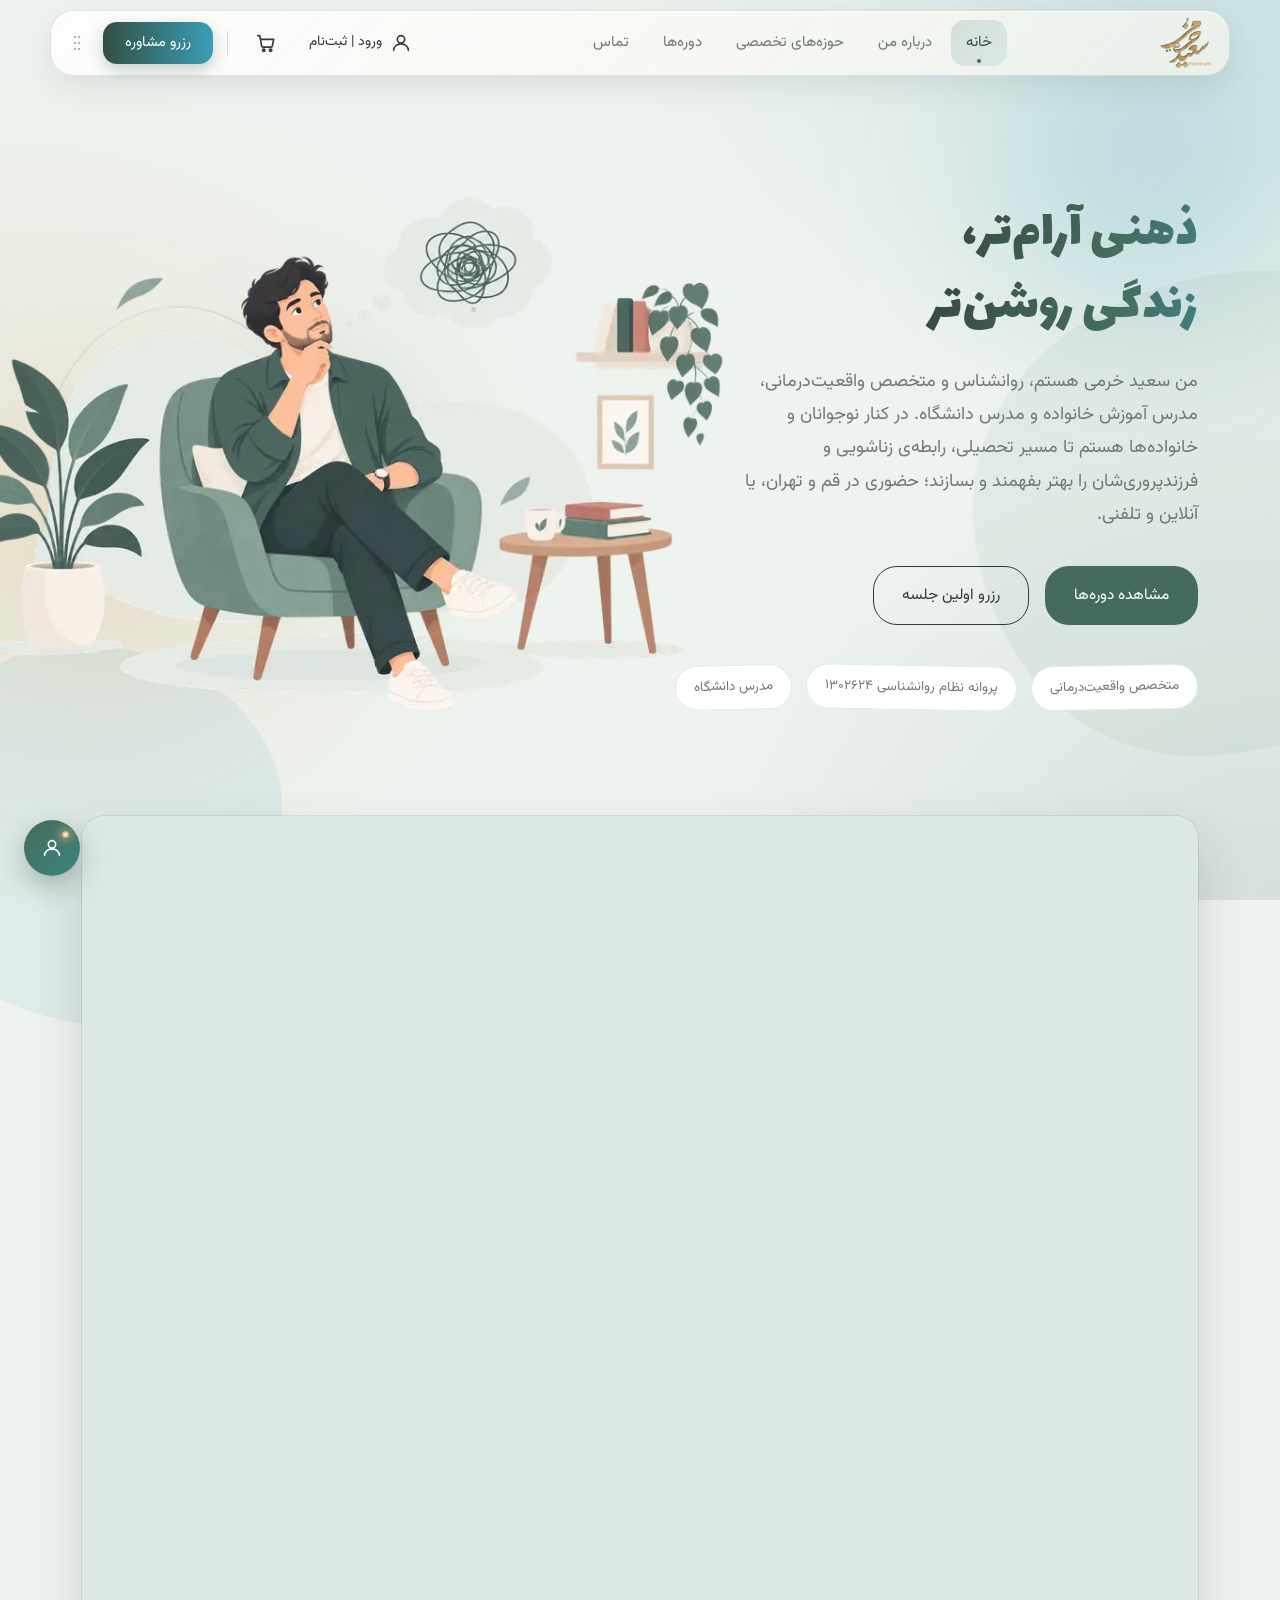
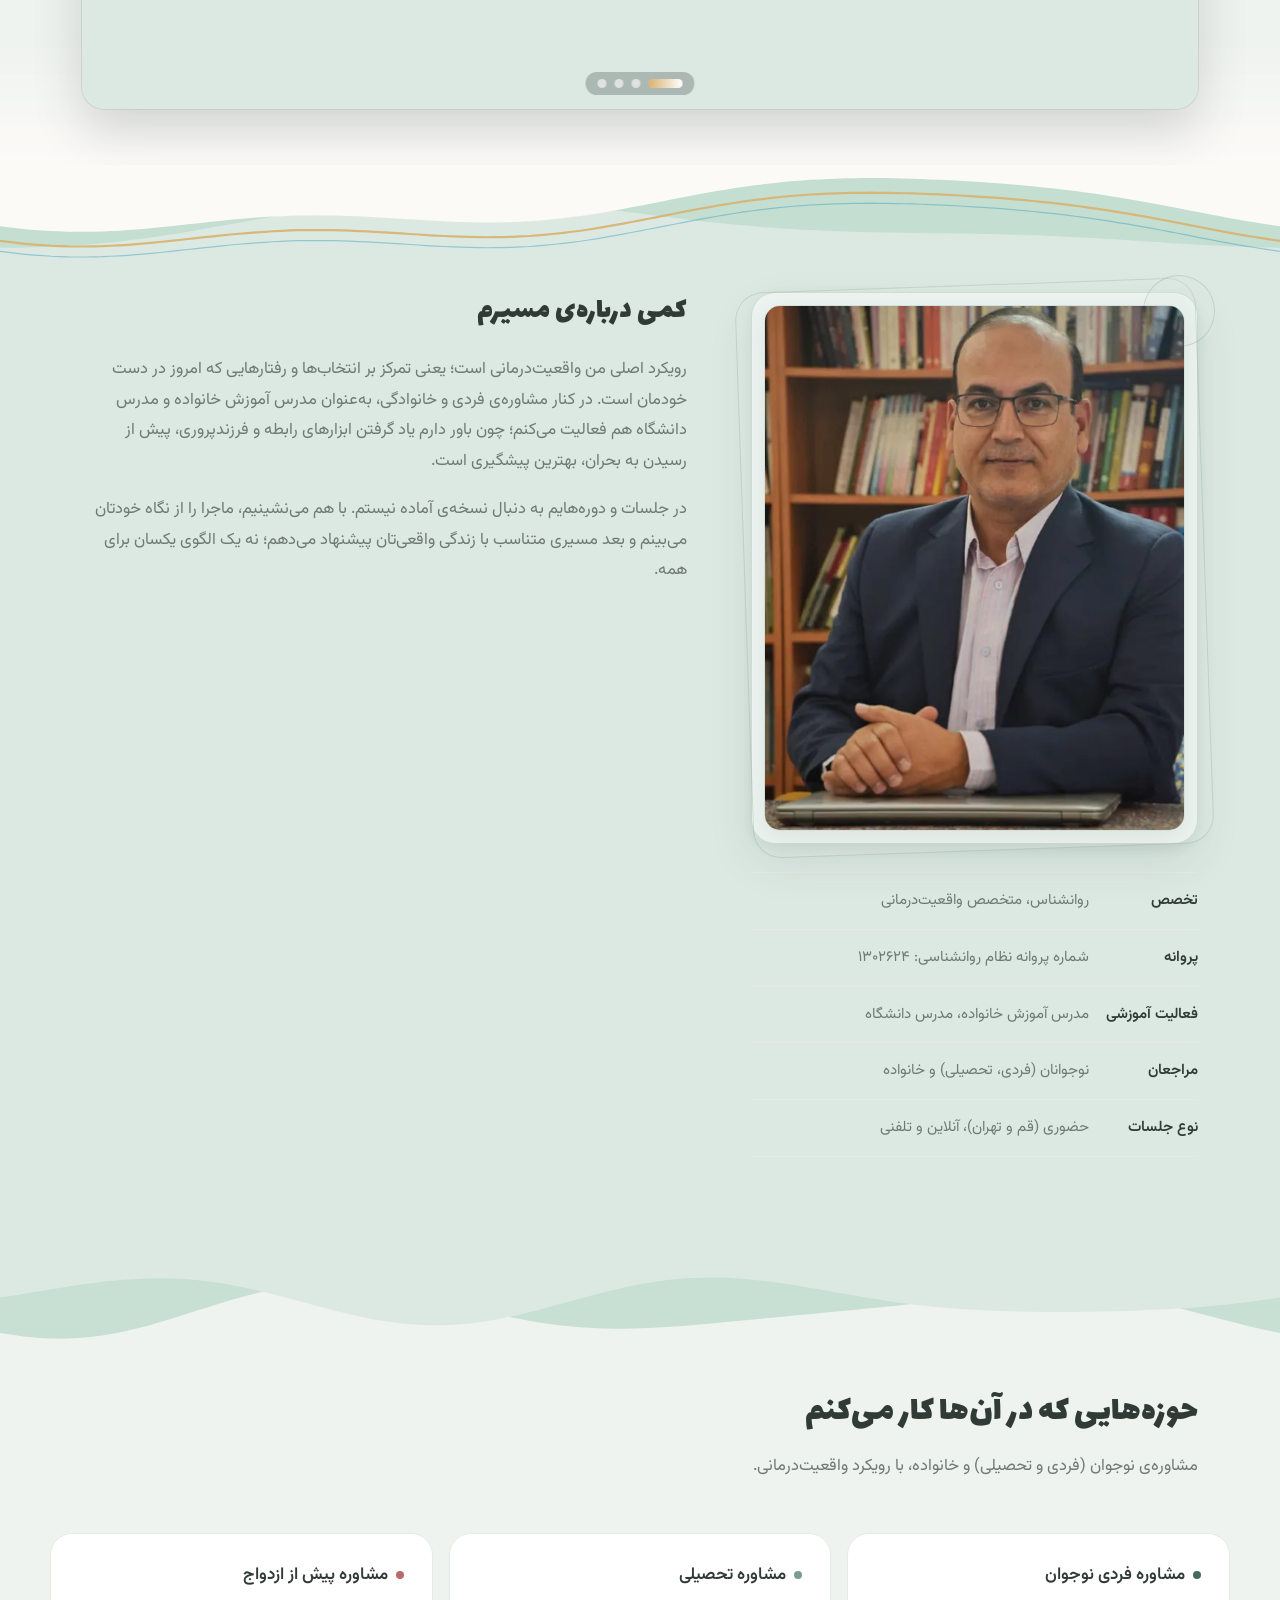
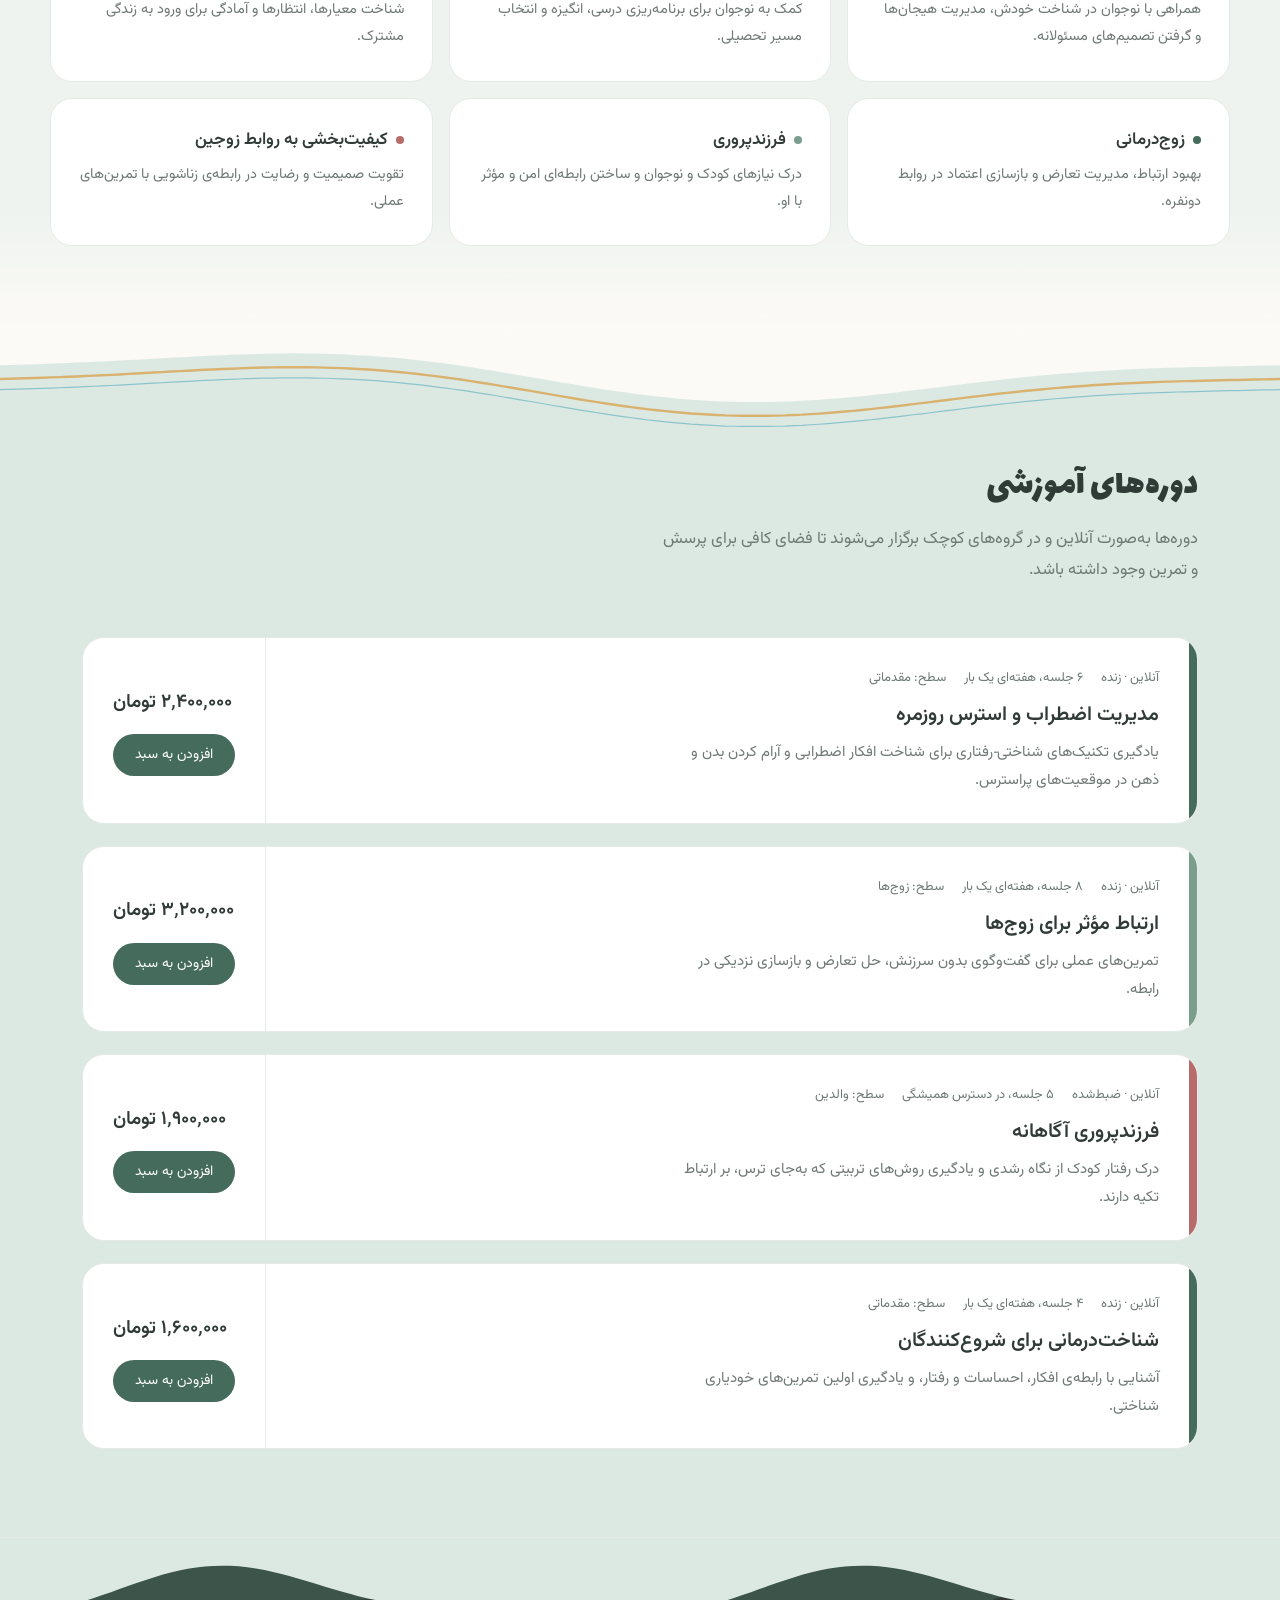
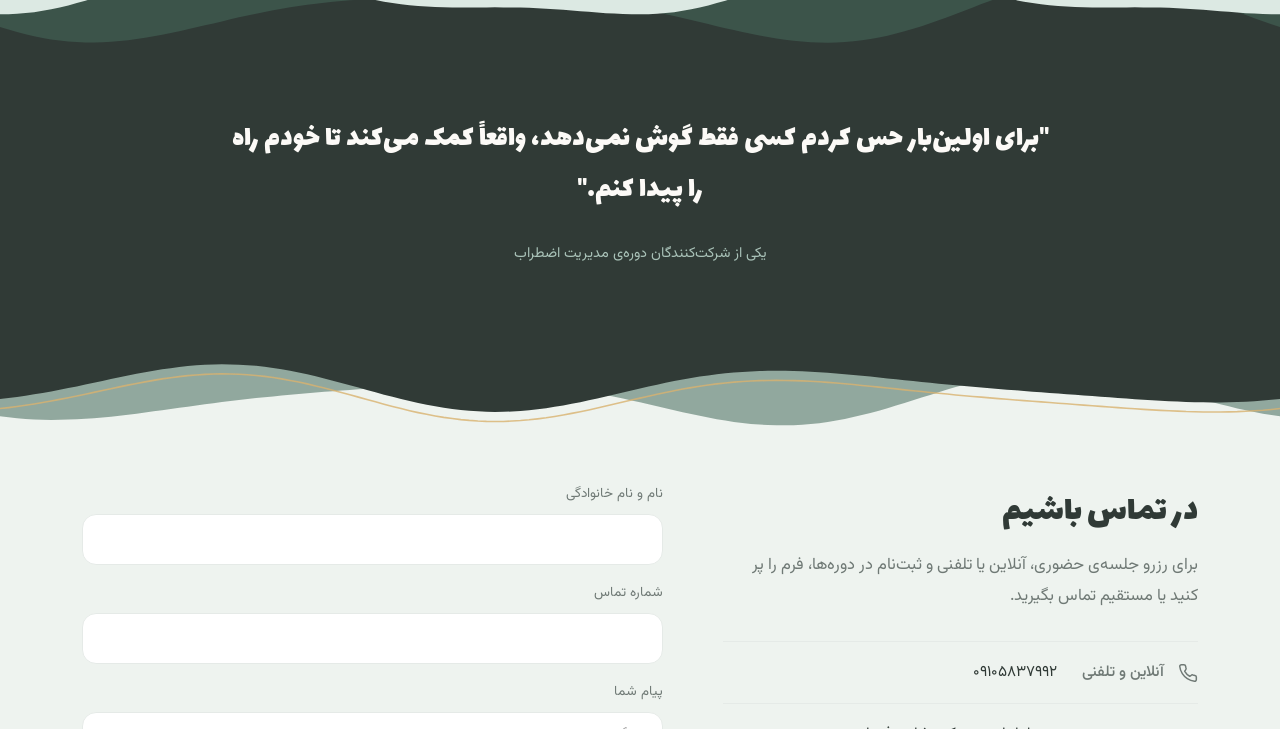
==== commit 2cc66824: "Add files via upload" ====
--- a/index.html
+++ b/index.html
@@ -21,6 +21,14 @@
         rel="stylesheet"
         href="https://fonts.googleapis.com/css2?family=Vazirmatn:wght@400;500;600;700&amp;family=Lalezar&amp;display=swap"
     /></noscript>
+    <script>
+      /* remembered navbar position (desktop); applied before first paint */
+      try {
+        var d = localStorage.getItem("navDock");
+        if (/^(bottom|left|right)$/.test(d))
+          document.documentElement.dataset.dock = d;
+      } catch (e) {}
+    </script>
     <link rel="stylesheet" href="base.css" />
     <link rel="stylesheet" href="shop.css" />
     <link rel="stylesheet" href="index.css" />
--- a/base.css
+++ b/base.css
@@ -792,7 +792,7 @@
 }
 
 footer::before {
-  background-image: url("data:image/svg+xml,%3Csvg xmlns='http://www.w3.org/2000/svg' viewBox='0 0 1200 100' preserveAspectRatio='none'%3E%3Cpath d='M0,0 H1200 L1200,43.4 L1192,42.6 L1184,41.7 L1176,40.8 L1168,39.9 L1160,39.0 L1152,38.2 L1144,37.4 L1136,36.6 L1128,35.8 L1120,35.1 L1112,34.5 L1104,33.9 L1096,33.4 L1088,33.0 L1080,32.7 L1072,32.4 L1064,32.2 L1056,32.0 L1048,31.9 L1040,31.9 L1032,32.0 L1024,32.1 L1016,32.2 L1008,32.3 L1000,32.5 L992,32.7 L984,33.0 L976,33.2 L968,33.4 L960,33.5 L952,33.7 L944,33.8 L936,33.9 L928,33.9 L920,33.9 L912,33.8 L904,33.6 L896,33.4 L888,33.1 L880,32.7 L872,32.3 L864,31.8 L856,31.2 L848,30.6 L840,29.9 L832,29.2 L824,28.5 L816,27.7 L808,26.9 L800,26.1 L792,25.3 L784,24.5 L776,23.7 L768,23.0 L760,22.3 L752,21.6 L744,21.0 L736,20.5 L728,20.0 L720,19.7 L712,19.4 L704,19.2 L696,19.1 L688,19.1 L680,19.1 L672,19.3 L664,19.6 L656,20.0 L648,20.4 L640,21.0 L632,21.6 L624,22.2 L616,23.0 L608,23.8 L600,24.6 L592,25.4 L584,26.3 L576,27.2 L568,28.1 L560,29.0 L552,29.8 L544,30.6 L536,31.4 L528,32.2 L520,32.9 L512,33.5 L504,34.1 L496,34.6 L488,35.0 L480,35.3 L472,35.6 L464,35.8 L456,36.0 L448,36.1 L440,36.1 L432,36.0 L424,35.9 L416,35.8 L408,35.7 L400,35.5 L392,35.3 L384,35.0 L376,34.8 L368,34.6 L360,34.5 L352,34.3 L344,34.2 L336,34.1 L328,34.1 L320,34.1 L312,34.2 L304,34.4 L296,34.6 L288,34.9 L280,35.3 L272,35.7 L264,36.2 L256,36.8 L248,37.4 L240,38.1 L232,38.8 L224,39.5 L216,40.3 L208,41.1 L200,41.9 L192,42.7 L184,43.5 L176,44.3 L168,45.0 L160,45.7 L152,46.4 L144,47.0 L136,47.5 L128,48.0 L120,48.3 L112,48.6 L104,48.8 L96,48.9 L88,48.9 L80,48.9 L72,48.7 L64,48.4 L56,48.0 L48,47.6 L40,47.0 L32,46.4 L24,45.8 L16,45.0 L8,44.2 L0,43.4 Z' fill='%23fcfaf7' fill-opacity='1'/%3E%3C/svg%3E");
+  background-image: url("data:image/svg+xml,%3Csvg xmlns='http://www.w3.org/2000/svg' viewBox='0 0 1200 100' preserveAspectRatio='none'%3E%3Cpath d='M0,0 H1200 L1200,43.4 L1192,42.6 L1184,41.7 L1176,40.8 L1168,39.9 L1160,39.0 L1152,38.2 L1144,37.4 L1136,36.6 L1128,35.8 L1120,35.1 L1112,34.5 L1104,33.9 L1096,33.4 L1088,33.0 L1080,32.7 L1072,32.4 L1064,32.2 L1056,32.0 L1048,31.9 L1040,31.9 L1032,32.0 L1024,32.1 L1016,32.2 L1008,32.3 L1000,32.5 L992,32.7 L984,33.0 L976,33.2 L968,33.4 L960,33.5 L952,33.7 L944,33.8 L936,33.9 L928,33.9 L920,33.9 L912,33.8 L904,33.6 L896,33.4 L888,33.1 L880,32.7 L872,32.3 L864,31.8 L856,31.2 L848,30.6 L840,29.9 L832,29.2 L824,28.5 L816,27.7 L808,26.9 L800,26.1 L792,25.3 L784,24.5 L776,23.7 L768,23.0 L760,22.3 L752,21.6 L744,21.0 L736,20.5 L728,20.0 L720,19.7 L712,19.4 L704,19.2 L696,19.1 L688,19.1 L680,19.1 L672,19.3 L664,19.6 L656,20.0 L648,20.4 L640,21.0 L632,21.6 L624,22.2 L616,23.0 L608,23.8 L600,24.6 L592,25.4 L584,26.3 L576,27.2 L568,28.1 L560,29.0 L552,29.8 L544,30.6 L536,31.4 L528,32.2 L520,32.9 L512,33.5 L504,34.1 L496,34.6 L488,35.0 L480,35.3 L472,35.6 L464,35.8 L456,36.0 L448,36.1 L440,36.1 L432,36.0 L424,35.9 L416,35.8 L408,35.7 L400,35.5 L392,35.3 L384,35.0 L376,34.8 L368,34.6 L360,34.5 L352,34.3 L344,34.2 L336,34.1 L328,34.1 L320,34.1 L312,34.2 L304,34.4 L296,34.6 L288,34.9 L280,35.3 L272,35.7 L264,36.2 L256,36.8 L248,37.4 L240,38.1 L232,38.8 L224,39.5 L216,40.3 L208,41.1 L200,41.9 L192,42.7 L184,43.5 L176,44.3 L168,45.0 L160,45.7 L152,46.4 L144,47.0 L136,47.5 L128,48.0 L120,48.3 L112,48.6 L104,48.8 L96,48.9 L88,48.9 L80,48.9 L72,48.7 L64,48.4 L56,48.0 L48,47.6 L40,47.0 L32,46.4 L24,45.8 L16,45.0 L8,44.2 L0,43.4 Z' fill='%23ffffff' fill-opacity='0.13'/%3E%3C/svg%3E");
   height: calc(var(--wave-h) * 0.6);
 }
 
@@ -1554,7 +1554,7 @@
   }
 
   /* messages float above the buttons */
-  .shop-toast-stack {
+  body .shop-toast-stack {
     bottom: calc(var(--bar-total) + 78px);
   }
 }
@@ -1765,3 +1765,733 @@
     font-size: 10px;
   }
 }
+
+/* =====================================================================
+   Softer corners — form fields
+   ===================================================================== */
+.field input,
+.field textarea {
+  border-radius: 14px;
+  transition:
+    border-color 0.3s ease,
+    box-shadow 0.3s ease,
+    background 0.3s ease;
+}
+
+.field input:focus,
+.field textarea:focus {
+  box-shadow: 0 0 0 4px rgba(69, 107, 92, 0.12);
+}
+
+/* =====================================================================
+   Decoration layer — organic shapes around the page (see base.js)
+   ===================================================================== */
+.has-deco {
+  position: relative;
+}
+
+.has-deco > .wrap {
+  position: relative;
+  z-index: 1;
+}
+
+.deco {
+  position: absolute;
+  inset: 0;
+  z-index: 0;
+  overflow: hidden;
+  pointer-events: none;
+}
+
+.deco i {
+  position: absolute;
+  display: block;
+  will-change: transform;
+}
+
+/* big soft blob peeking in from the side */
+.deco .d-blob {
+  width: clamp(220px, 28vw, 400px);
+  aspect-ratio: 1;
+  top: 6%;
+  right: -8%;
+  border-radius: 58% 42% 55% 45% / 46% 56% 44% 54%;
+  background: linear-gradient(
+    135deg,
+    rgba(59, 157, 182, 0.17),
+    rgba(125, 162, 138, 0.12)
+  );
+  animation: decoFloat 16s ease-in-out infinite alternate;
+}
+
+/* thin golden ring */
+.deco .d-ring {
+  width: clamp(70px, 8vw, 120px);
+  aspect-ratio: 1;
+  top: 56%;
+  left: 4%;
+  border-radius: 50%;
+  border: 2px solid rgba(217, 178, 111, 0.5);
+  animation: decoFloat 11s ease-in-out -3s infinite alternate;
+}
+
+/* dotted grid, fading out */
+.deco .d-dots {
+  width: 150px;
+  height: 110px;
+  bottom: 9%;
+  right: 5%;
+  background-image: radial-gradient(
+    circle,
+    rgba(69, 107, 92, 0.32) 2px,
+    transparent 2.5px
+  );
+  background-size: 22px 22px;
+  -webkit-mask-image: radial-gradient(
+    ellipse at center,
+    #000 35%,
+    transparent 75%
+  );
+  mask-image: radial-gradient(ellipse at center, #000 35%, transparent 75%);
+  animation: decoFloat 13s ease-in-out -6s infinite alternate;
+}
+
+/* little leaf */
+.deco .d-leaf {
+  width: 64px;
+  height: 64px;
+  top: 14%;
+  left: 7%;
+  background: url("data:image/svg+xml,%3Csvg xmlns='http://www.w3.org/2000/svg' viewBox='0 0 100 100'%3E%3Cpath d='M12 88C10 42 42 12 90 10C90 58 58 90 12 88Z' fill='%23456b5c' fill-opacity='0.2'/%3E%3Cpath d='M16 84C38 60 58 38 84 16' stroke='%23456b5c' stroke-opacity='0.35' stroke-width='3' fill='none' stroke-linecap='round'/%3E%3C/svg%3E")
+    center / contain no-repeat;
+  animation: decoSway 9s ease-in-out infinite alternate;
+}
+
+/* every other section mirrors the layout */
+.deco.is-b .d-blob {
+  right: auto;
+  left: -8%;
+  top: auto;
+  bottom: 4%;
+  border-radius: 45% 55% 42% 58% / 54% 44% 56% 46%;
+  background: linear-gradient(
+    135deg,
+    rgba(217, 178, 111, 0.2),
+    rgba(59, 157, 182, 0.1)
+  );
+}
+
+.deco.is-b .d-ring {
+  left: auto;
+  right: 3%;
+  top: auto;
+  bottom: 20%;
+  border-color: rgba(59, 157, 182, 0.45);
+}
+
+.deco.is-b .d-dots {
+  right: auto;
+  left: 6%;
+  bottom: auto;
+  top: 10%;
+}
+
+.deco.is-b .d-leaf {
+  left: auto;
+  right: 8%;
+  top: auto;
+  bottom: 12%;
+  transform: scaleX(-1);
+}
+
+/* dark quote section: lighter, warmer shapes */
+.quote-wrap .deco .d-blob {
+  background: linear-gradient(
+    135deg,
+    rgba(255, 255, 255, 0.06),
+    rgba(217, 178, 111, 0.1)
+  );
+}
+
+.quote-wrap .deco .d-dots {
+  background-image: radial-gradient(
+    circle,
+    rgba(255, 255, 255, 0.25) 2px,
+    transparent 2.5px
+  );
+}
+
+@keyframes decoFloat {
+  from {
+    transform: translate3d(0, 0, 0) rotate(0deg);
+  }
+  to {
+    transform: translate3d(0, -22px, 0) rotate(8deg);
+  }
+}
+
+@keyframes decoSway {
+  from {
+    transform: rotate(-12deg) translateY(0);
+  }
+  to {
+    transform: rotate(14deg) translateY(-10px);
+  }
+}
+
+@media (max-width: 880px) {
+  .deco .d-blob {
+    width: 190px;
+    right: -22%;
+    top: 3%;
+  }
+
+  .deco.is-b .d-blob {
+    left: -22%;
+    bottom: 2%;
+  }
+
+  .deco .d-dots {
+    display: none;
+  }
+
+  .deco .d-ring {
+    width: 54px;
+    left: 2%;
+  }
+
+  .deco.is-b .d-ring {
+    right: 3%;
+  }
+
+  .deco .d-leaf {
+    width: 46px;
+    height: 46px;
+  }
+}
+
+@media (prefers-reduced-motion: reduce) {
+  .deco i {
+    animation: none;
+  }
+}
+
+/* Panels v1 — floating rounded footer */
+body footer {
+  margin: 0 clamp(10px, 2.2vw, 32px) clamp(10px, 2vw, 24px);
+  padding-top: clamp(36px, 5vw, 64px);
+  border-radius: clamp(32px, 6vw, 90px) clamp(32px, 6vw, 90px)
+    clamp(20px, 3vw, 40px) clamp(20px, 3vw, 40px);
+  border: 1px solid var(--line) !important;
+  overflow: hidden;
+}
+
+/* Page shell v1 — tinted backdrop with organic fixed blobs (page is no longer one flat rectangle) */
+body {
+  background:
+    radial-gradient(
+      1100px 700px at 100% 0%,
+      rgba(59, 157, 182, 0.16),
+      transparent 60%
+    ),
+    radial-gradient(
+      900px 700px at 0% 55%,
+      rgba(217, 178, 111, 0.16),
+      transparent 62%
+    ),
+    radial-gradient(
+      1000px 800px at 100% 100%,
+      rgba(122, 158, 142, 0.22),
+      transparent 60%
+    ),
+    #eef3ef;
+  background-attachment: fixed;
+}
+body::before,
+body::after {
+  content: "";
+  position: fixed;
+  z-index: -1;
+  pointer-events: none;
+  opacity: 0.55;
+}
+body::before {
+  width: 38vw;
+  height: 38vw;
+  max-width: 560px;
+  max-height: 560px;
+  top: 30vh;
+  inset-inline-start: -14vw;
+  border-radius: 62% 38% 55% 45% / 48% 58% 42% 52%;
+  background: rgba(122, 158, 142, 0.18);
+}
+body::after {
+  width: 30vw;
+  height: 30vw;
+  max-width: 440px;
+  max-height: 440px;
+  bottom: -10vw;
+  inset-inline-end: -8vw;
+  border-radius: 45% 55% 38% 62% / 58% 42% 58% 42%;
+  background: rgba(59, 157, 182, 0.16);
+}
+
+/* =====================================================================
+   Draggable navbar (desktop only, > 880px)
+   The user holds the small dotted grip at the end of the bar and drags it
+   to the bottom / left / right (or back to the top).
+   html[data-dock="bottom|left|right"] is set by base.js and remembered in
+   localStorage. Phones & tablets keep their bottom tab bar untouched:
+   every dock rule below lives inside the min-width media query.
+   ===================================================================== */
+.nav-grip {
+  display: none;
+}
+
+@media (min-width: 881px) {
+  :root {
+    --dock-w: 92px; /* width of the bar when it sits on the left / right */
+    --dock-gap: 12px; /* distance between the bar and the screen edge */
+    --dock-bar: 66px; /* height of the bar when it sits at the bottom */
+  }
+
+  /* ---------- the grip ---------- */
+  .nav-grip {
+    display: block;
+    position: relative;
+    flex-shrink: 0;
+    width: 16px;
+    height: 28px;
+    padding: 0;
+    border: 0;
+    border-radius: 6px;
+    background: transparent;
+    opacity: 0.5;
+    cursor: grab;
+    touch-action: none;
+    transition:
+      opacity 0.2s ease,
+      background 0.2s ease;
+  }
+
+  .nav-grip::before {
+    content: "";
+    position: absolute;
+    inset: 0;
+    margin: auto;
+    width: 8px;
+    height: 18px;
+    background-image: radial-gradient(
+      circle at center,
+      var(--ink-soft) 1.2px,
+      transparent 1.6px
+    );
+    background-size: 4px 6px;
+  }
+
+  .nav-grip:hover,
+  .nav-grip:focus-visible {
+    opacity: 1;
+    background: rgba(69, 107, 92, 0.1);
+  }
+
+  /* ---------- while dragging ---------- */
+  html.nav-dragging,
+  html.nav-dragging * {
+    cursor: grabbing !important;
+    user-select: none !important;
+    -webkit-user-select: none !important;
+  }
+
+  html.nav-dragging header .nav {
+    opacity: 0.55;
+  }
+
+  /* ---------- bottom ---------- */
+  html[data-dock="bottom"] {
+    scroll-padding-top: 16px;
+    scroll-padding-bottom: calc(var(--dock-bar) + 36px);
+  }
+
+  html[data-dock="bottom"] body {
+    padding-bottom: calc(var(--dock-bar) + var(--dock-gap) + 14px);
+  }
+
+  html[data-dock="bottom"] header {
+    position: fixed;
+    top: auto;
+    bottom: 0;
+    left: 0;
+    right: 0;
+    padding: 0 0 var(--dock-gap);
+  }
+
+  html[data-dock="bottom"] header .nav,
+  html[data-dock="bottom"] header.scrolled .nav {
+    box-shadow:
+      0 -8px 28px rgba(48, 58, 54, 0.14),
+      0 6px 18px rgba(48, 58, 54, 0.08),
+      inset 0 1px 0 rgba(255, 255, 255, 0.9);
+  }
+
+  html[data-dock="bottom"] .fab-auth,
+  html[data-dock="bottom"] .back-to-top {
+    bottom: calc(var(--dock-bar) + var(--dock-gap) + 18px);
+  }
+
+  /* ---------- left / right: the bar turns vertical ---------- */
+  /* The page keeps its full width, so section backgrounds and waves run
+     under the floating bar. Only the CONTENT is kept clear of the bar: the
+     centred container never gets wider than (page - bar on both sides). */
+  html[data-dock="left"] .wrap,
+  html[data-dock="right"] .wrap {
+    max-width: min(
+      1180px,
+      calc(100% - 2 * (var(--dock-w) + var(--dock-gap) * 2))
+    );
+  }
+
+  html[data-dock="left"] body footer {
+    margin-left: calc(var(--dock-w) + var(--dock-gap) * 2 + 12px);
+  }
+
+  html[data-dock="right"] body footer {
+    margin-right: calc(var(--dock-w) + var(--dock-gap) * 2 + 12px);
+  }
+
+  html[data-dock="left"],
+  html[data-dock="right"],
+  html[data-dock="bottom"] {
+    scroll-padding-top: 16px;
+  }
+
+  html[data-dock="left"] header,
+  html[data-dock="right"] header {
+    position: fixed;
+    top: 0;
+    bottom: 0;
+    display: flex;
+    width: calc(var(--dock-w) + var(--dock-gap) * 2);
+    padding: var(--dock-gap);
+  }
+
+  html[data-dock="left"] header {
+    left: 0;
+    right: auto;
+  }
+
+  html[data-dock="right"] header {
+    right: 0;
+    left: auto;
+  }
+
+  html[data-dock="left"] header .nav,
+  html[data-dock="right"] header .nav {
+    flex-direction: column;
+    align-items: stretch;
+    width: 100%;
+    max-width: none;
+    height: 100%;
+    margin: 0;
+    padding: 12px 8px 14px;
+    gap: 10px;
+  }
+
+  /* grip goes to the top of the vertical bar, dots lie horizontally */
+  html[data-dock="left"] .nav-grip,
+  html[data-dock="right"] .nav-grip {
+    order: -1;
+    align-self: center;
+    width: 32px;
+    height: 16px;
+  }
+
+  html[data-dock="left"] .nav-grip::before,
+  html[data-dock="right"] .nav-grip::before {
+    width: 18px;
+    height: 8px;
+    background-size: 6px 4px;
+  }
+
+  html[data-dock="left"] .brand,
+  html[data-dock="right"] .brand {
+    justify-content: center;
+  }
+
+  html[data-dock="left"] header nav.links,
+  html[data-dock="right"] header nav.links {
+    flex-direction: column;
+    justify-content: center;
+    align-items: stretch;
+    gap: 4px;
+    min-height: 0;
+    overflow-y: auto;
+    font-size: 13px;
+  }
+
+  html[data-dock="left"] header nav.links a,
+  html[data-dock="right"] header nav.links a {
+    padding: 8px 4px;
+    text-align: center;
+    white-space: normal;
+    line-height: 1.5;
+  }
+
+  html[data-dock="left"] .nav-actions,
+  html[data-dock="right"] .nav-actions {
+    flex-direction: column;
+    align-items: stretch;
+    margin-inline-start: 0;
+    gap: 8px;
+  }
+
+  html[data-dock="left"] .nav-actions .tool-btn,
+  html[data-dock="right"] .nav-actions .tool-btn {
+    width: 100%;
+    padding: 0;
+  }
+
+  /* narrow bar: icons only */
+  html[data-dock="left"] .nav-actions .tool-label,
+  html[data-dock="right"] .nav-actions .tool-label {
+    display: none;
+  }
+
+  html[data-dock="left"] .nav-sep,
+  html[data-dock="right"] .nav-sep {
+    width: 28px;
+    height: 1px;
+    margin: 2px auto;
+  }
+
+  html[data-dock="left"] .nav-actions .nav-cta,
+  html[data-dock="right"] .nav-actions .nav-cta {
+    width: 100%;
+    padding: 0 4px;
+    font-size: 12.5px;
+  }
+
+  /* floating buttons must not sit on top of the vertical bar */
+  html[data-dock="left"] .fab-auth {
+    left: calc(var(--dock-w) + var(--dock-gap) * 2 + 16px);
+  }
+
+  html[data-dock="right"] .back-to-top {
+    right: calc(var(--dock-w) + var(--dock-gap) * 2 + 16px);
+  }
+
+  /* sticky side boxes (cart / panel) no longer need room for a top bar */
+  html[data-dock] .cart-box,
+  html[data-dock] .panel-side {
+    top: 24px;
+  }
+}
+
+/* =====================================================================
+   Footer: blue card with a slow colour spectrum, halo and soft shadow (no wave).
+   ===================================================================== */
+body footer {
+  background:
+    radial-gradient(
+      460px 230px at 90% 0%,
+      rgba(255, 255, 255, 0.3),
+      transparent 70%
+    ),
+    radial-gradient(
+      420px 230px at 6% 100%,
+      rgba(217, 178, 111, 0.32),
+      transparent 70%
+    ),
+    linear-gradient(
+      115deg,
+      #1d5873 0%,
+      #266f89 28%,
+      #2f8aa3 55%,
+      #3a9fb8 80%,
+      #46aebf 100%
+    );
+  background-size:
+    auto,
+    auto,
+    180% 180%;
+  background-position:
+    0 0,
+    0 0,
+    0% 50%;
+  border-color: rgba(255, 255, 255, 0.4) !important;
+  /* drop shadow + a soft blue halo around the card + light/dark inner edges */
+  box-shadow:
+    0 24px 50px rgba(29, 88, 115, 0.4),
+    0 0 70px rgba(59, 157, 182, 0.4),
+    inset 0 1px 0 rgba(255, 255, 255, 0.5),
+    inset 0 -36px 70px rgba(8, 40, 58, 0.22);
+  animation: footerSpectrum 16s ease-in-out infinite alternate;
+}
+
+/* faint concentric rings in the corners (same language as the banner) */
+body footer::after {
+  content: "";
+  position: absolute;
+  top: -190px;
+  right: -110px;
+  width: 340px;
+  height: 340px;
+  border-radius: 50%;
+  border: 1px solid rgba(255, 255, 255, 0.22);
+  box-shadow:
+    0 0 0 40px rgba(255, 255, 255, 0.045),
+    0 0 0 80px rgba(255, 255, 255, 0.03);
+  pointer-events: none;
+}
+
+@keyframes footerSpectrum {
+  to {
+    background-position:
+      0 0,
+      0 0,
+      100% 50%;
+  }
+}
+
+@media (prefers-reduced-motion: reduce) {
+  body footer {
+    animation: none;
+  }
+}
+
+body footer .wrap {
+  color: rgba(255, 255, 255, 0.94);
+  text-shadow: 0 1px 2px rgba(8, 40, 58, 0.3);
+}
+
+/* no wave on the footer */
+body footer::before {
+  display: none;
+}
+
+body footer nav a {
+  color: #fff;
+  opacity: 0.85;
+  padding: 2px 4px;
+  border-bottom: 1px solid transparent;
+  transition:
+    opacity 0.25s ease,
+    border-color 0.25s ease;
+}
+
+body footer nav a:hover,
+body footer nav a:focus-visible {
+  opacity: 1;
+  border-color: #d9b26f;
+}
+
+body footer :focus-visible {
+  outline-color: #fff;
+}
+
+/* =====================================================================
+   One-time hint bubble for the draggable navbar (desktop only)
+   Created by base.js next to the grip, with the tutorial GIF inside.
+   ===================================================================== */
+@media (min-width: 881px) {
+  .nav-hint {
+    position: fixed;
+    z-index: 80;
+    width: 360px;
+    padding: 12px 12px 14px;
+    background: var(--card);
+    border: 1px solid var(--line);
+    border-radius: 18px;
+    box-shadow:
+      0 18px 44px rgba(48, 58, 54, 0.18),
+      0 2px 8px rgba(48, 58, 54, 0.08);
+    color: var(--ink);
+    direction: rtl;
+    text-align: right;
+    animation: navHintIn 0.35s ease both;
+  }
+
+  /* little arrow pointing at the grip */
+  .nav-hint::before {
+    content: "";
+    position: absolute;
+    top: -7px;
+    left: var(--arrow-x, 24px);
+    width: 12px;
+    height: 12px;
+    margin-left: -6px;
+    background: var(--card);
+    border-top: 1px solid var(--line);
+    border-left: 1px solid var(--line);
+    transform: rotate(45deg);
+  }
+
+  .nav-hint img {
+    display: block;
+    width: 100%;
+    height: auto;
+    aspect-ratio: 16 / 9;
+    border-radius: 12px;
+    background: var(--paper-deep);
+  }
+
+  .nav-hint p {
+    margin: 12px 4px 12px;
+    font-size: 14px;
+    line-height: 1.9;
+    color: var(--ink-soft);
+  }
+
+  .nav-hint button {
+    display: block;
+    margin: 0 4px 0 auto;
+    padding: 7px 20px;
+    border: 0;
+    border-radius: 999px;
+    background: var(--accent);
+    color: var(--white);
+    font: inherit;
+    font-size: 14px;
+    cursor: pointer;
+    transition: background 0.2s ease;
+  }
+
+  .nav-hint button:hover,
+  .nav-hint button:focus-visible {
+    background: var(--accent-deep);
+  }
+
+  /* soft pulse on the grip while the bubble is open */
+  .nav-grip.nav-grip-hint {
+    opacity: 1;
+    background: rgba(69, 107, 92, 0.1);
+    animation: navGripPulse 1.6s ease-out infinite;
+  }
+
+  @keyframes navHintIn {
+    from {
+      opacity: 0;
+      transform: translateY(-8px);
+    }
+    to {
+      opacity: 1;
+      transform: none;
+    }
+  }
+
+  @keyframes navGripPulse {
+    0% {
+      box-shadow: 0 0 0 0 rgba(69, 107, 92, 0.38);
+    }
+    100% {
+      box-shadow: 0 0 0 12px rgba(69, 107, 92, 0);
+    }
+  }
+
+  @media (prefers-reduced-motion: reduce) {
+    .nav-hint,
+    .nav-grip.nav-grip-hint {
+      animation: none;
+    }
+  }
+}
--- a/shop.css
+++ b/shop.css
@@ -486,3 +486,67 @@
 .cart-foot[hidden] {
   display: none;
 }
+
+/* toast with an action button ("undo") + a thin countdown line */
+.shop-toast.has-action {
+  position: relative;
+  overflow: hidden;
+  padding-bottom: 14px;
+}
+
+.shop-toast.undo .shop-toast-icon {
+  background: var(--gold);
+}
+
+.shop-toast-action {
+  flex-shrink: 0;
+  margin-inline-start: 6px;
+  padding: 6px 14px;
+  font: inherit;
+  font-size: 13.5px;
+  font-weight: 700;
+  color: var(--ink);
+  background: var(--gold);
+  border: 0;
+  border-radius: 999px;
+  cursor: pointer;
+  transition:
+    transform 0.4s var(--soft),
+    box-shadow 0.4s ease,
+    background 0.3s ease;
+}
+
+.shop-toast-action:hover,
+.shop-toast-action:focus-visible {
+  background: #fff;
+  transform: translateY(-1px);
+  box-shadow: 0 6px 14px rgba(0, 0, 0, 0.25);
+  outline: none;
+}
+
+.shop-toast.has-action::after {
+  content: "";
+  position: absolute;
+  right: 0;
+  bottom: 0;
+  left: 0;
+  height: 3px;
+  background: linear-gradient(90deg, var(--gold), var(--teal));
+  transform-origin: right center;
+  animation: toastCountdown var(--toast-ms, 7s) linear forwards;
+}
+
+@keyframes toastCountdown {
+  from {
+    transform: scaleX(1);
+  }
+  to {
+    transform: scaleX(0);
+  }
+}
+
+@media (prefers-reduced-motion: reduce) {
+  .shop-toast.has-action::after {
+    animation: none;
+  }
+}
--- a/index.css
+++ b/index.css
@@ -1795,3 +1795,113 @@
     display: none;
   }
 }
+
+/* =====================================================================
+   Softer corners — tags, expertise boxes, course cards
+   ===================================================================== */
+.paper-tag {
+  border-radius: 999px;
+  padding-inline: 18px;
+}
+
+/* expertise: the shared-border table becomes separate rounded cards */
+.expertise-grid {
+  border: 0;
+  gap: 16px;
+}
+
+.expertise-item {
+  border: 1px solid var(--line);
+  border-radius: 22px;
+  background: var(--card);
+}
+
+/* courses: rounded card, the colour tab is clipped to the curve */
+.course-card {
+  border-radius: 22px;
+  overflow: hidden;
+}
+
+@media (max-width: 880px) {
+  .expertise-grid {
+    gap: 12px;
+  }
+
+  .expertise-item {
+    border-radius: 18px;
+  }
+
+  .course-card {
+    border-radius: 18px;
+  }
+}
+
+@media (max-width: 560px) {
+  .expertise-grid {
+    gap: 10px;
+  }
+
+  .expertise-item {
+    border-radius: 16px;
+  }
+
+  .course-card {
+    border-radius: 18px;
+  }
+
+  .paper-tag {
+    padding-inline: 14px;
+  }
+}
+
+/* Quote frame v2 — livelier wavy edges (top + bottom) */
+.quote-wrap {
+  padding-top: calc(var(--wave-h) * 1.1 + 60px);
+}
+.quote-wrap::before,
+.quote-wrap::after {
+  height: calc(var(--wave-h) * 1.5);
+}
+.quote-wrap::before {
+  animation: driftLeft 12s linear infinite;
+}
+.quote-wrap::after {
+  animation: driftRight 16s linear infinite;
+}
+.contact::before {
+  animation: driftRight 15s linear infinite;
+}
+.contact::after {
+  animation: driftLeft 11s linear infinite;
+}
+@media (prefers-reduced-motion: reduce) {
+  .quote-wrap::before,
+  .quote-wrap::after,
+  .contact::before,
+  .contact::after {
+    animation: none;
+  }
+}
+
+/* =====================================================================
+   Soft seams
+   The paper-coloured wave that opens .about and #courses starts with a flat
+   top edge. The section above now fades into the same paper colour at its
+   bottom, so that edge no longer shows as a straight pale band.
+   ===================================================================== */
+.banner-section,
+#expertise {
+  background: linear-gradient(
+    to bottom,
+    rgba(252, 250, 247, 0) calc(100% - 130px),
+    var(--paper) 100%
+  );
+}
+
+/* The soft aurora blobs of the hero used to be cut off by a hard horizontal
+   edge at the top of the hero (visible beside the navbar). Only the sides
+   are clipped now. */
+.hero-section {
+  overflow: visible;
+  overflow-x: clip;
+}
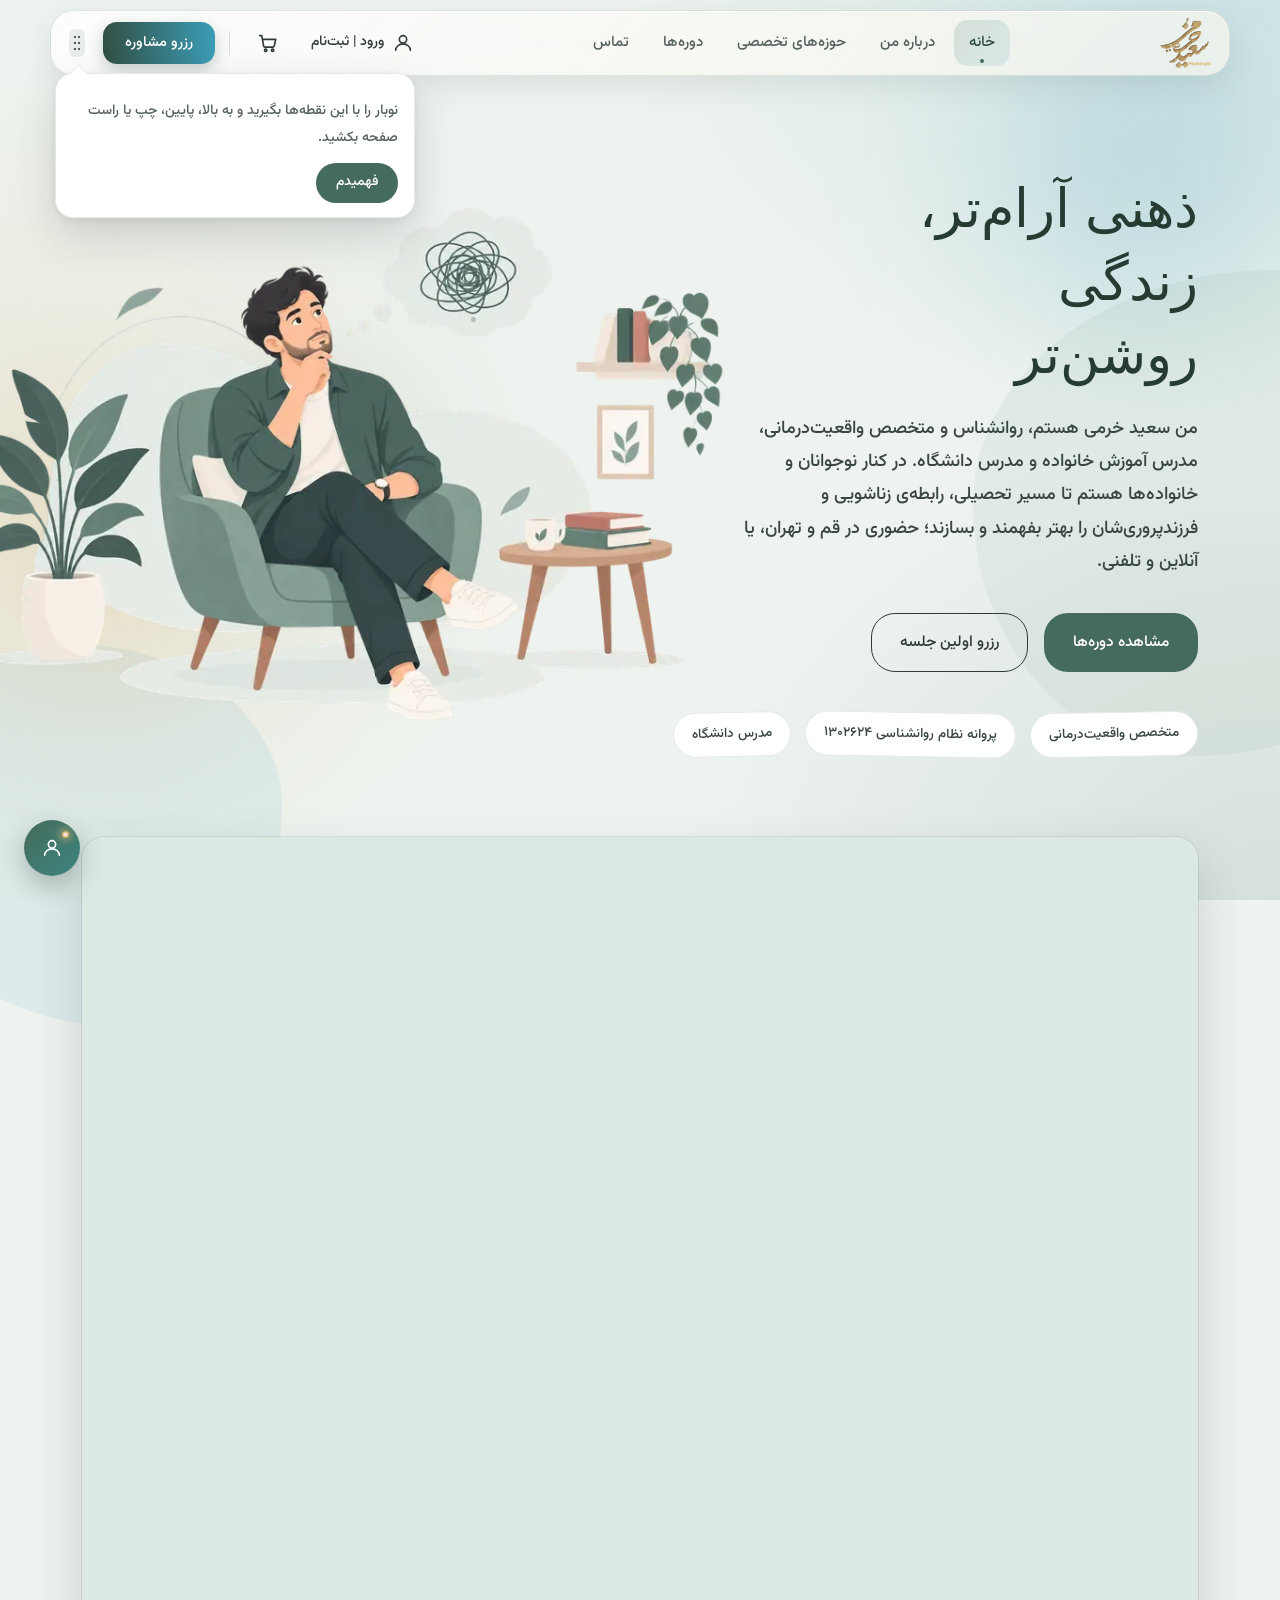
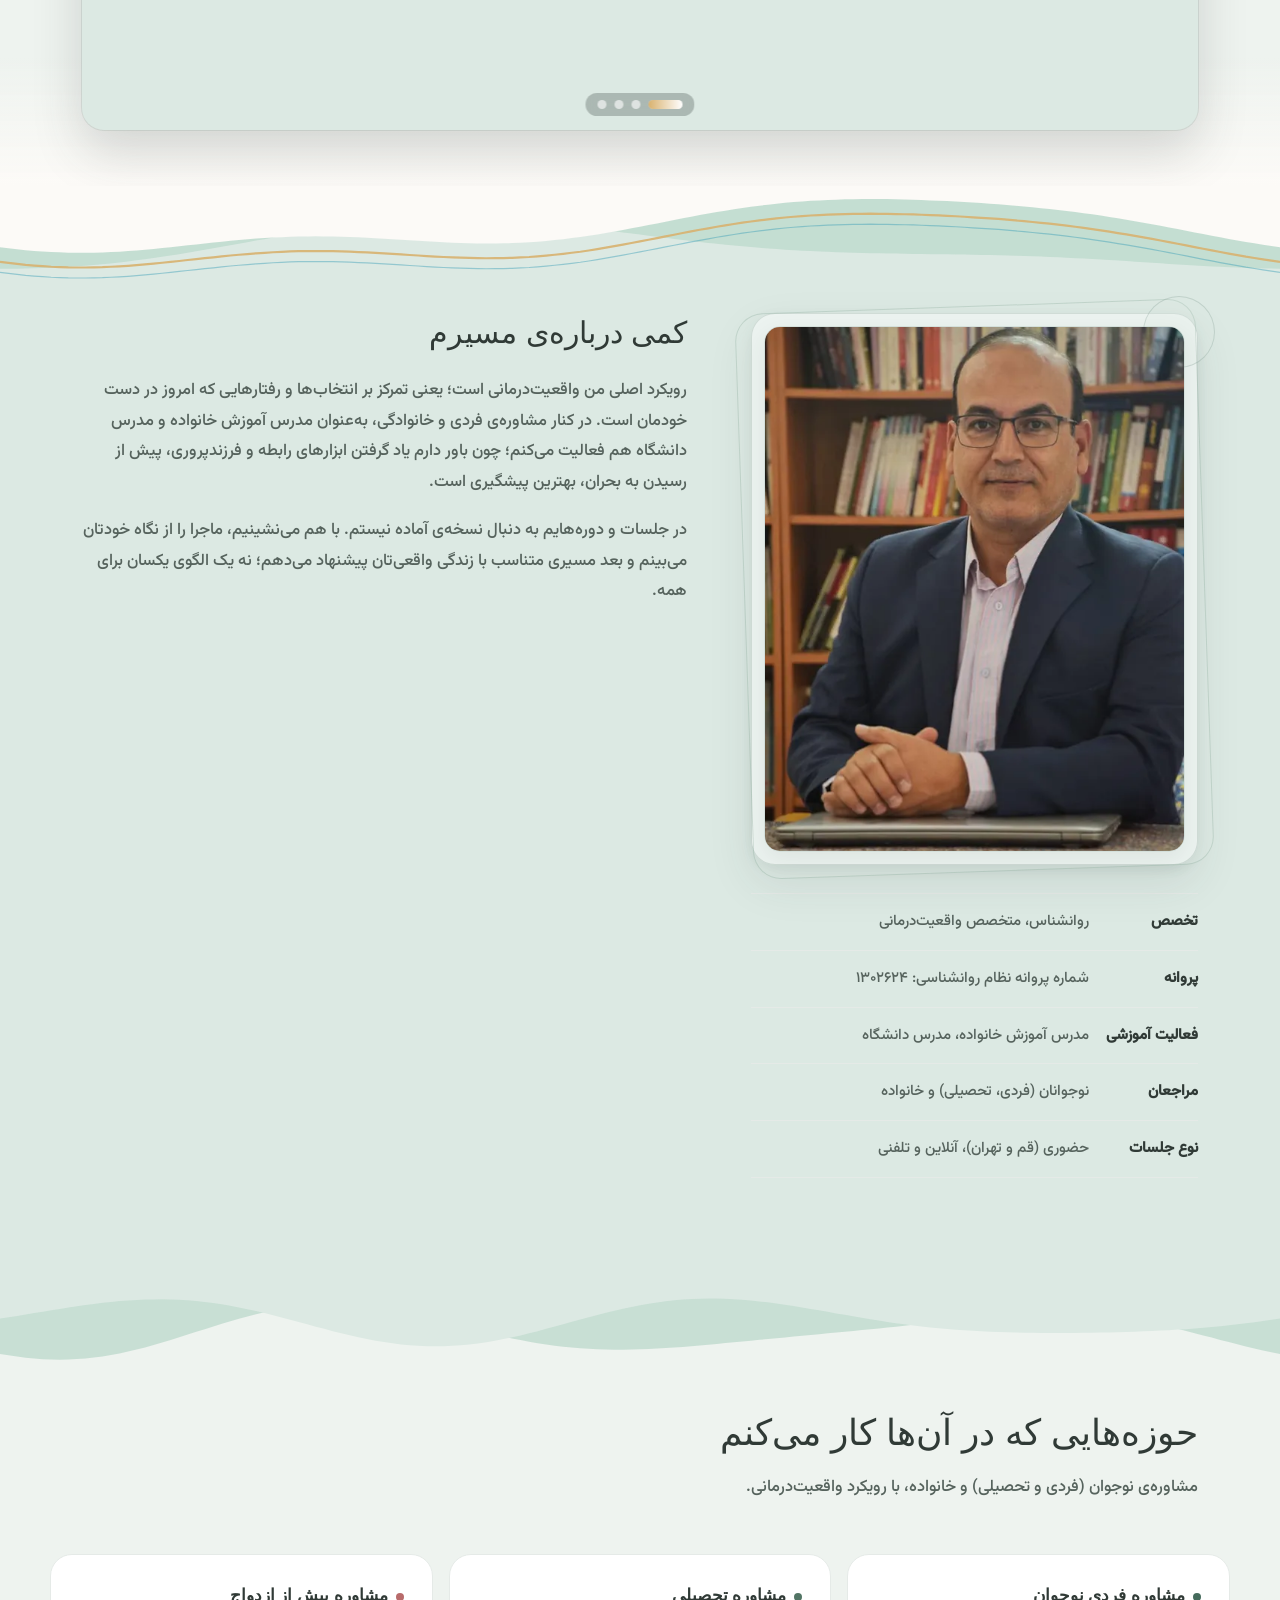
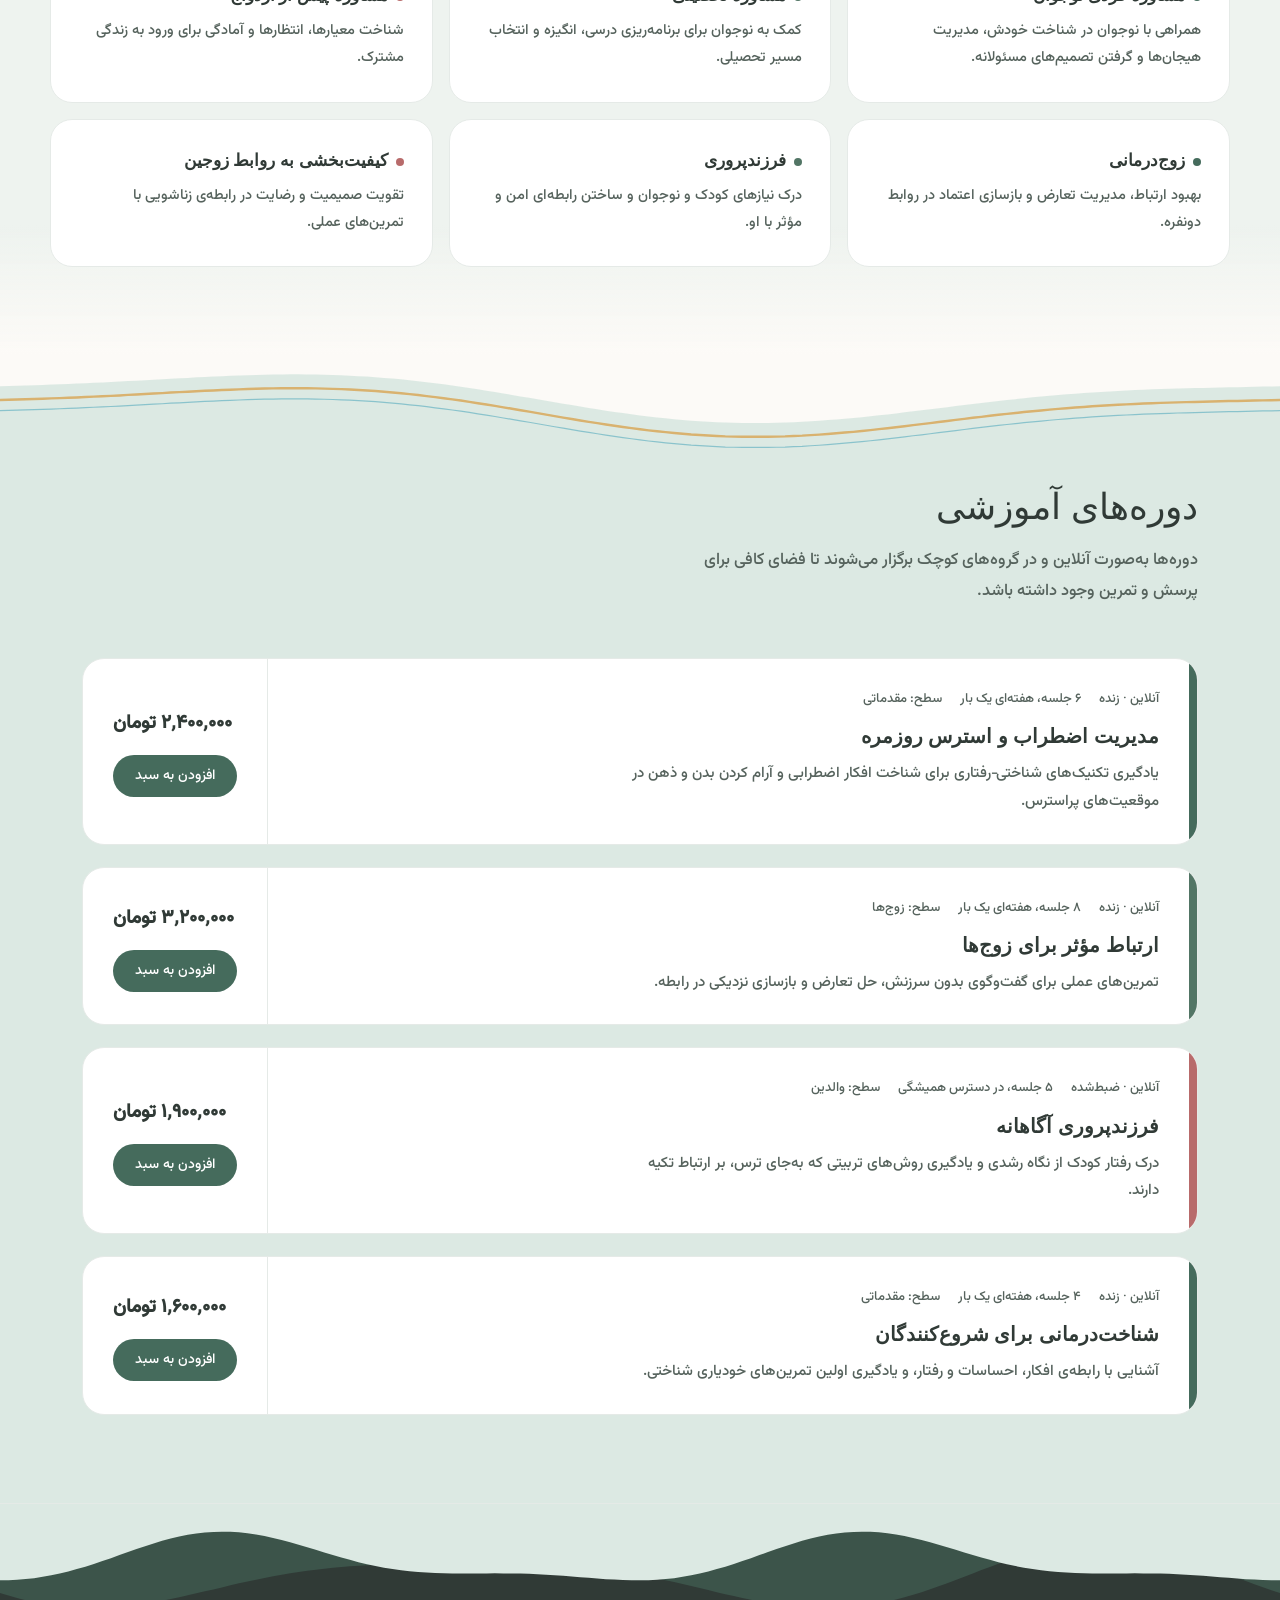
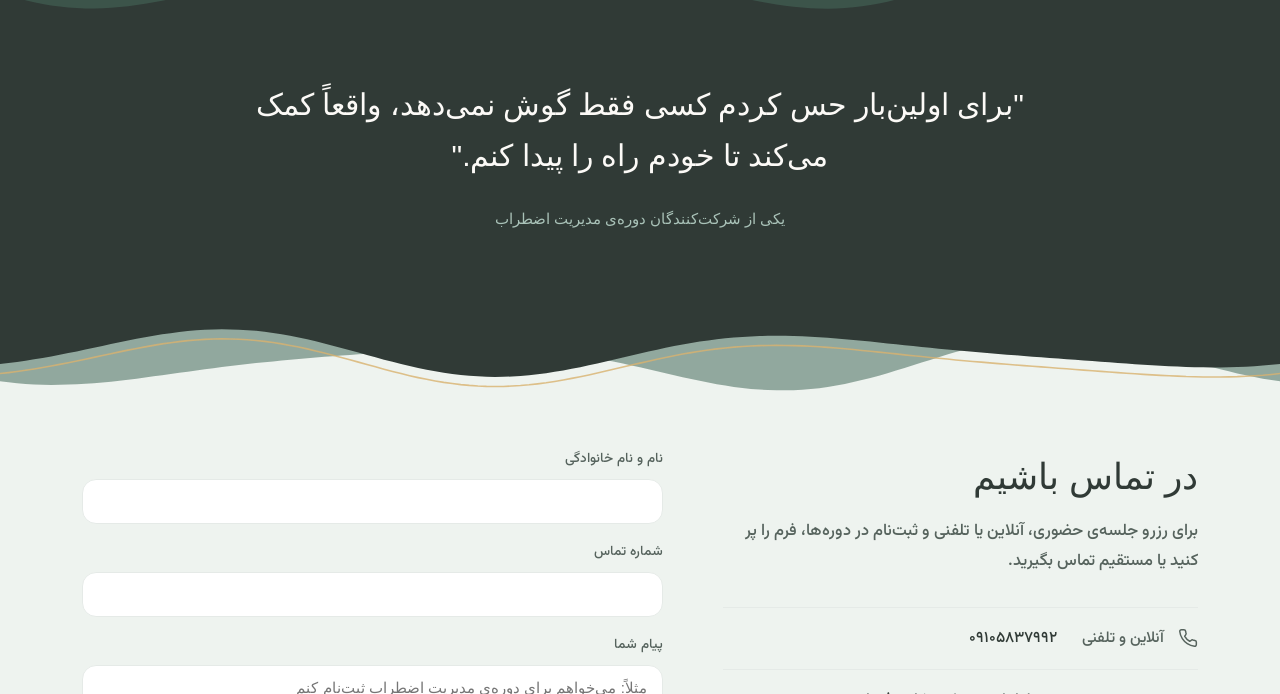
==== commit 92b9c2bd: "Add files via upload" ====
--- a/index.html
+++ b/index.html
@@ -8,24 +8,11 @@
       content="سعید خرمی، روانشناس و مشاور (متخصص واقعیت‌درمانی)، مدرس آموزش خانواده و مدرس دانشگاه. مشاوره نوجوان و خانواده در قم و تهران، به‌صورت حضوری، آنلاین و تلفنی."
     />
     <title>سعید خرمی | روانشناس و مشاور (متخصص واقعیت‌درمانی)</title>
-    <link rel="preconnect" href="https://fonts.googleapis.com" />
-    <link rel="preconnect" href="https://fonts.gstatic.com" crossorigin />
-    <link
-      rel="stylesheet"
-      href="https://fonts.googleapis.com/css2?family=Vazirmatn:wght@400;500;600;700&amp;family=Lalezar&amp;display=swap"
-      media="print"
-      onload="this.media = 'all'"
-    />
-    <noscript
-      ><link
-        rel="stylesheet"
-        href="https://fonts.googleapis.com/css2?family=Vazirmatn:wght@400;500;600;700&amp;family=Lalezar&amp;display=swap"
-    /></noscript>
     <script>
       /* remembered navbar position (desktop); applied before first paint */
       try {
         var d = localStorage.getItem("navDock");
-        if (/^(bottom|left|right)$/.test(d))
+        if (window.matchMedia("(min-width: 1101px)").matches && /^(bottom|left|right)$/.test(d))
           document.documentElement.dataset.dock = d;
       } catch (e) {}
     </script>
@@ -34,6 +21,7 @@
     <link rel="stylesheet" href="index.css" />
   </head>
   <body>
+    <a class="skip-link" href="#main-content">پرش به محتوای اصلی</a>
     <header>
       <div class="wrap nav">
         <a href="index.html" class="brand" aria-label="سعید خرمی، صفحه‌ی اصلی">
@@ -138,6 +126,7 @@
         </div>
       </div>
     </header>
+    <main id="main-content">
 
     <section class="hero-section">
       <div class="wrap hero">
@@ -672,21 +661,23 @@
         <form id="contactForm">
           <div class="field">
             <label for="name">نام و نام خانوادگی</label>
-            <input id="name" type="text" required />
+            <input id="name" name="name" type="text" autocomplete="name" required />
           </div>
           <div class="field">
             <label for="phone">شماره تماس</label>
-            <input id="phone" type="tel" required />
+            <input id="phone" name="phone" type="tel" inputmode="tel" autocomplete="tel" required />
           </div>
           <div class="field">
             <label for="msg">پیام شما</label>
             <textarea
               id="msg"
+              name="message"
               rows="4"
               placeholder="مثلاً: می‌خواهم برای دوره‌ی مدیریت اضطراب ثبت‌نام کنم"
             ></textarea>
           </div>
           <button type="submit" class="btn btn-primary">ارسال پیام</button>
+          <p class="contact-error" role="alert" aria-live="assertive" hidden></p>
           <p
             class="done"
             style="display: none; color: var(--sage); font-size: 14px"
@@ -697,6 +688,7 @@
       </div>
     </section>
 
+    </main>
     <footer>
       <div class="wrap">
         <span>© ۱۴۰۵ سعید خرمی، روانشناس — پروانه نظام روانشناسی ۱۳۰۲۶۲۴</span>
--- a/base.css
+++ b/base.css
@@ -2048,7 +2048,7 @@
   display: none;
 }
 
-@media (min-width: 881px) {
+@media (min-width: 1101px) {
   :root {
     --dock-w: 92px; /* width of the bar when it sits on the left / right */
     --dock-gap: 12px; /* distance between the bar and the screen edge */
@@ -2393,7 +2393,7 @@
    One-time hint bubble for the draggable navbar (desktop only)
    Created by base.js next to the grip, with the tutorial GIF inside.
    ===================================================================== */
-@media (min-width: 881px) {
+@media (min-width: 1101px) {
   .nav-hint {
     position: fixed;
     z-index: 80;
@@ -2495,3 +2495,41 @@
     }
   }
 }
+
+
+/* Accessibility and responsive refinements */
+@font-face {
+  font-family: "Vazirmatn Local";
+  src: url("./fonts/Vazirmatn-Medium.ttf") format("truetype");
+  font-style: normal;
+  font-weight: 500;
+  font-display: swap;
+}
+body, button, input, textarea, select { font-family: "Vazirmatn Local", Vazirmatn, Tahoma, sans-serif; }
+.skip-link {
+  position: fixed; inset-inline-start: 12px; top: 12px; z-index: 10000;
+  padding: 12px 18px; border-radius: 10px; background: #fff; color: #243b32;
+  border: 2px solid #243b32; transform: translateY(-160%);
+}
+.skip-link:focus { transform: translateY(0); }
+:focus-visible { outline: 3px solid #145f4a; outline-offset: 3px; }
+@media (max-width: 1100px) {
+  html[data-dock="left"] header, html[data-dock="right"] header { position: relative !important; }
+  html[data-dock="left"] header .nav, html[data-dock="right"] header .nav { width: calc(100% - 24px) !important; height: 66px !important; }
+}
+@media (max-width: 880px) {
+  .banner-dot { width: 44px; height: 44px; padding: 17px; background: transparent; }
+  .banner-dot::before { content: ""; position: absolute; inset: 17px; border-radius: 50%; background: rgba(255,255,255,.82); }
+  .banner-dot.is-active { width: 52px; }
+  header .nav-actions .tab-link, header .nav-actions .tool-btn, header .nav-actions .burger { min-height: 48px; }
+  .shop-toast { background: #243b32; border: 1px solid rgba(255,255,255,.3); box-shadow: 0 12px 34px rgba(0,0,0,.48); }
+}
+
+/* Final contrast and touch sizing pass */
+:root { --ink-soft: #56635d; --sage: #527565; }
+@media (max-width: 880px) {
+  header .nav-actions .tab-link,
+  header .nav-actions .tool-btn,
+  header .nav-actions .burger { font-size: 12px; }
+  body footer nav a { display: inline-flex; align-items: center; min-height: 44px; padding: 8px 10px; }
+}
--- a/shop.css
+++ b/shop.css
@@ -550,3 +550,11 @@
     animation: none;
   }
 }
+
+
+/* Readable cart notices and comfortable touch controls */
+@media (max-width: 880px) {
+  .shop-toast { background: #243b32; color: #fff; }
+  .cart-badge { min-width: 18px; min-height: 18px; font-size: 11px; }
+  .add-to-cart, .course-card .btn { min-height: 44px; }
+}
--- a/index.css
+++ b/index.css
@@ -1905,3 +1905,16 @@
   overflow: visible;
   overflow-x: clip;
 }
+
+
+/* Contrast and touch-target corrections */
+.hero h1 { background: none; color: #263b32; -webkit-text-fill-color: #263b32; animation: none; }
+.hero-lede, .paper-tag { color: #394640; }
+.contact-error { color: #8b2525; background: #fff; border: 1px solid #8b2525; border-radius: 10px; padding: 10px 12px; font-size: 14px; }
+#contactForm button:disabled { opacity: .65; cursor: wait; }
+@media (max-width: 880px) {
+  .hero { grid-template-columns: 1fr; }
+  .hero-art { grid-row: 1; }
+  .psychology-character { width: min(82vw, 440px); max-height: 360px; object-fit: contain; }
+  .hero-copy { grid-row: 2; }
+}
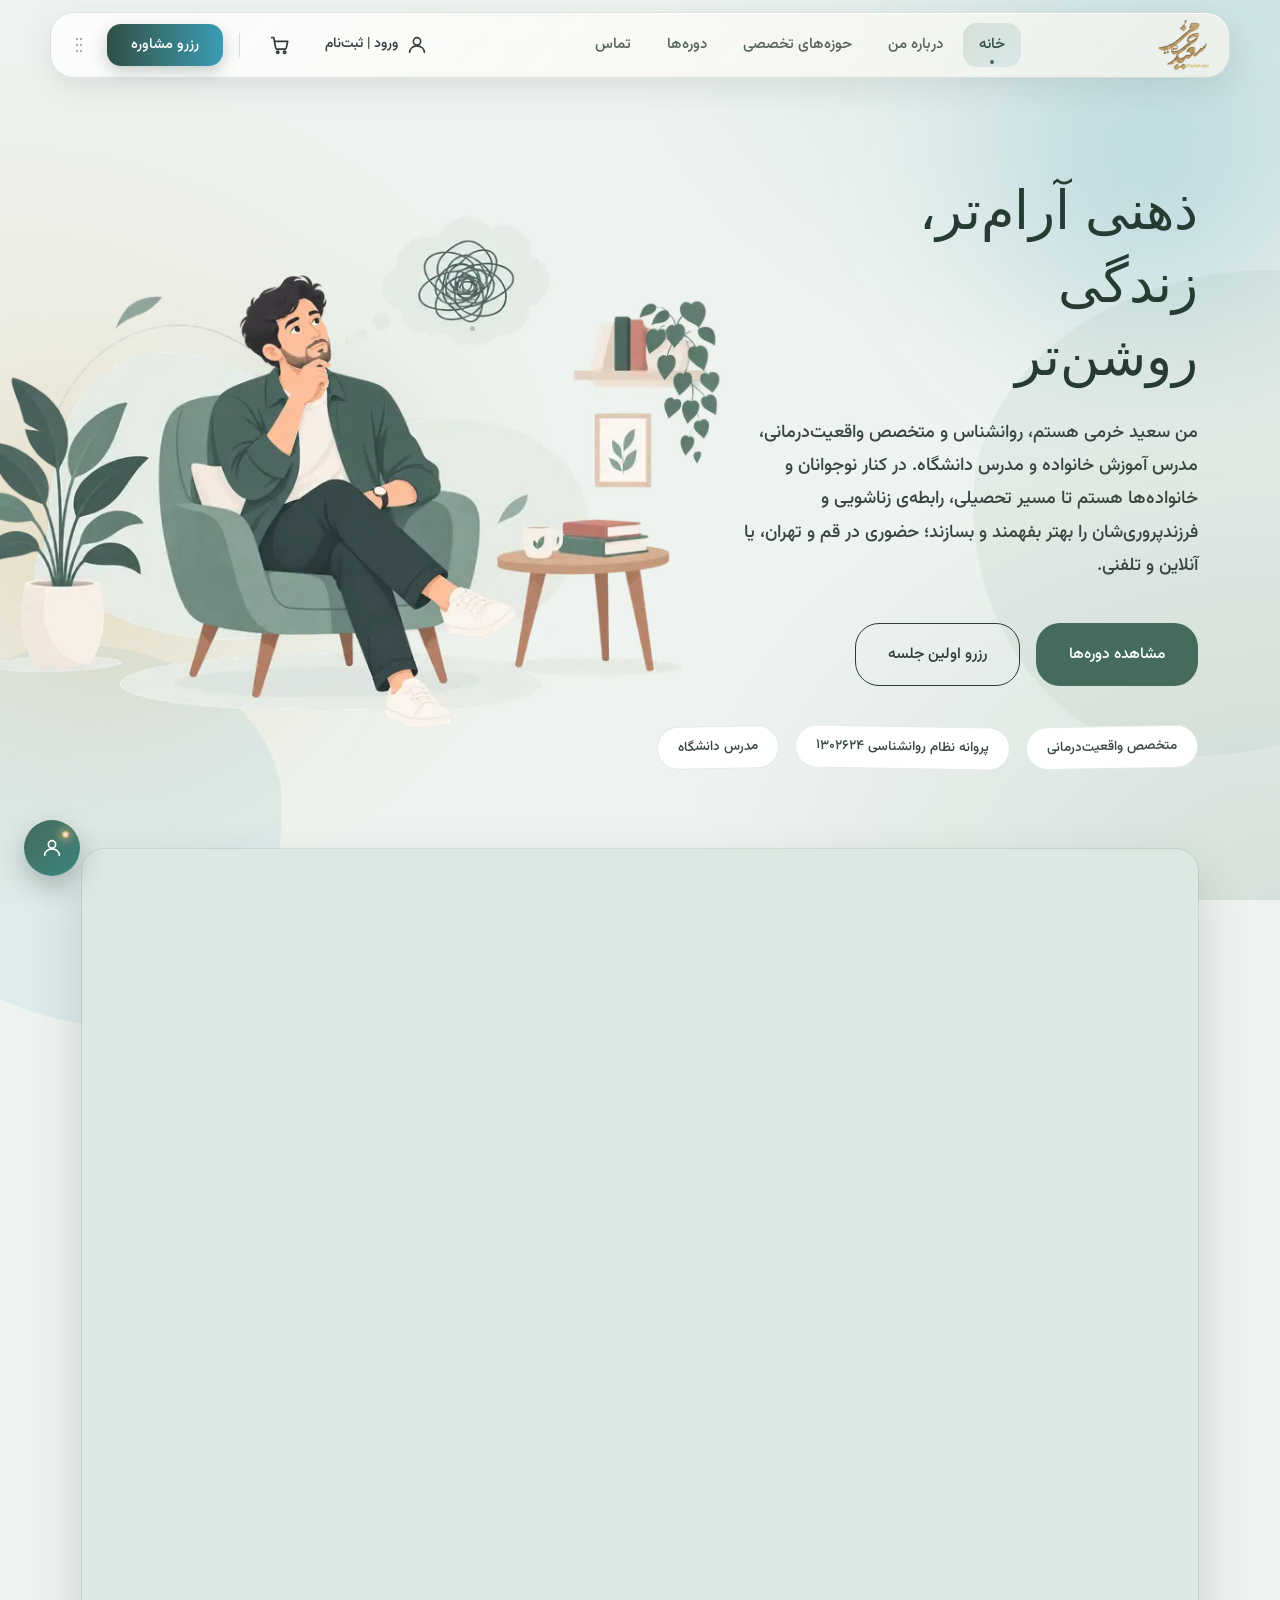
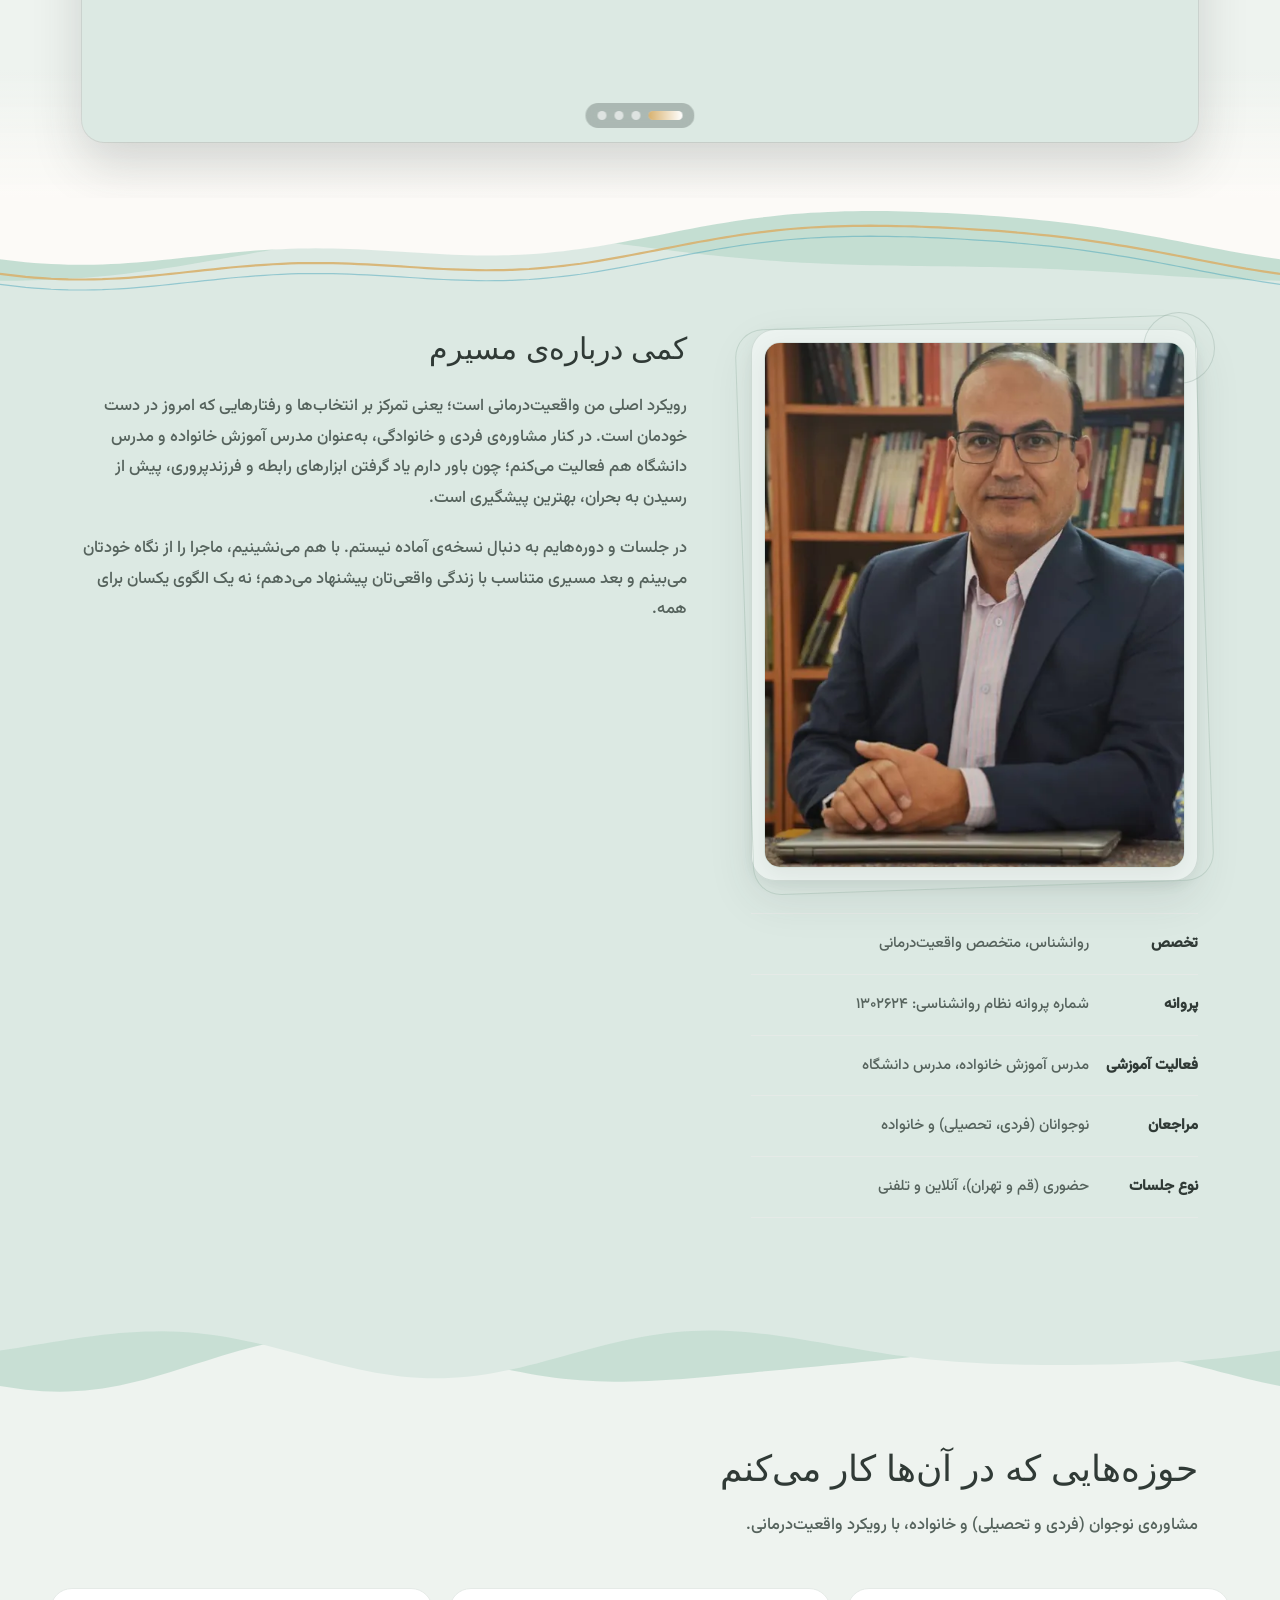
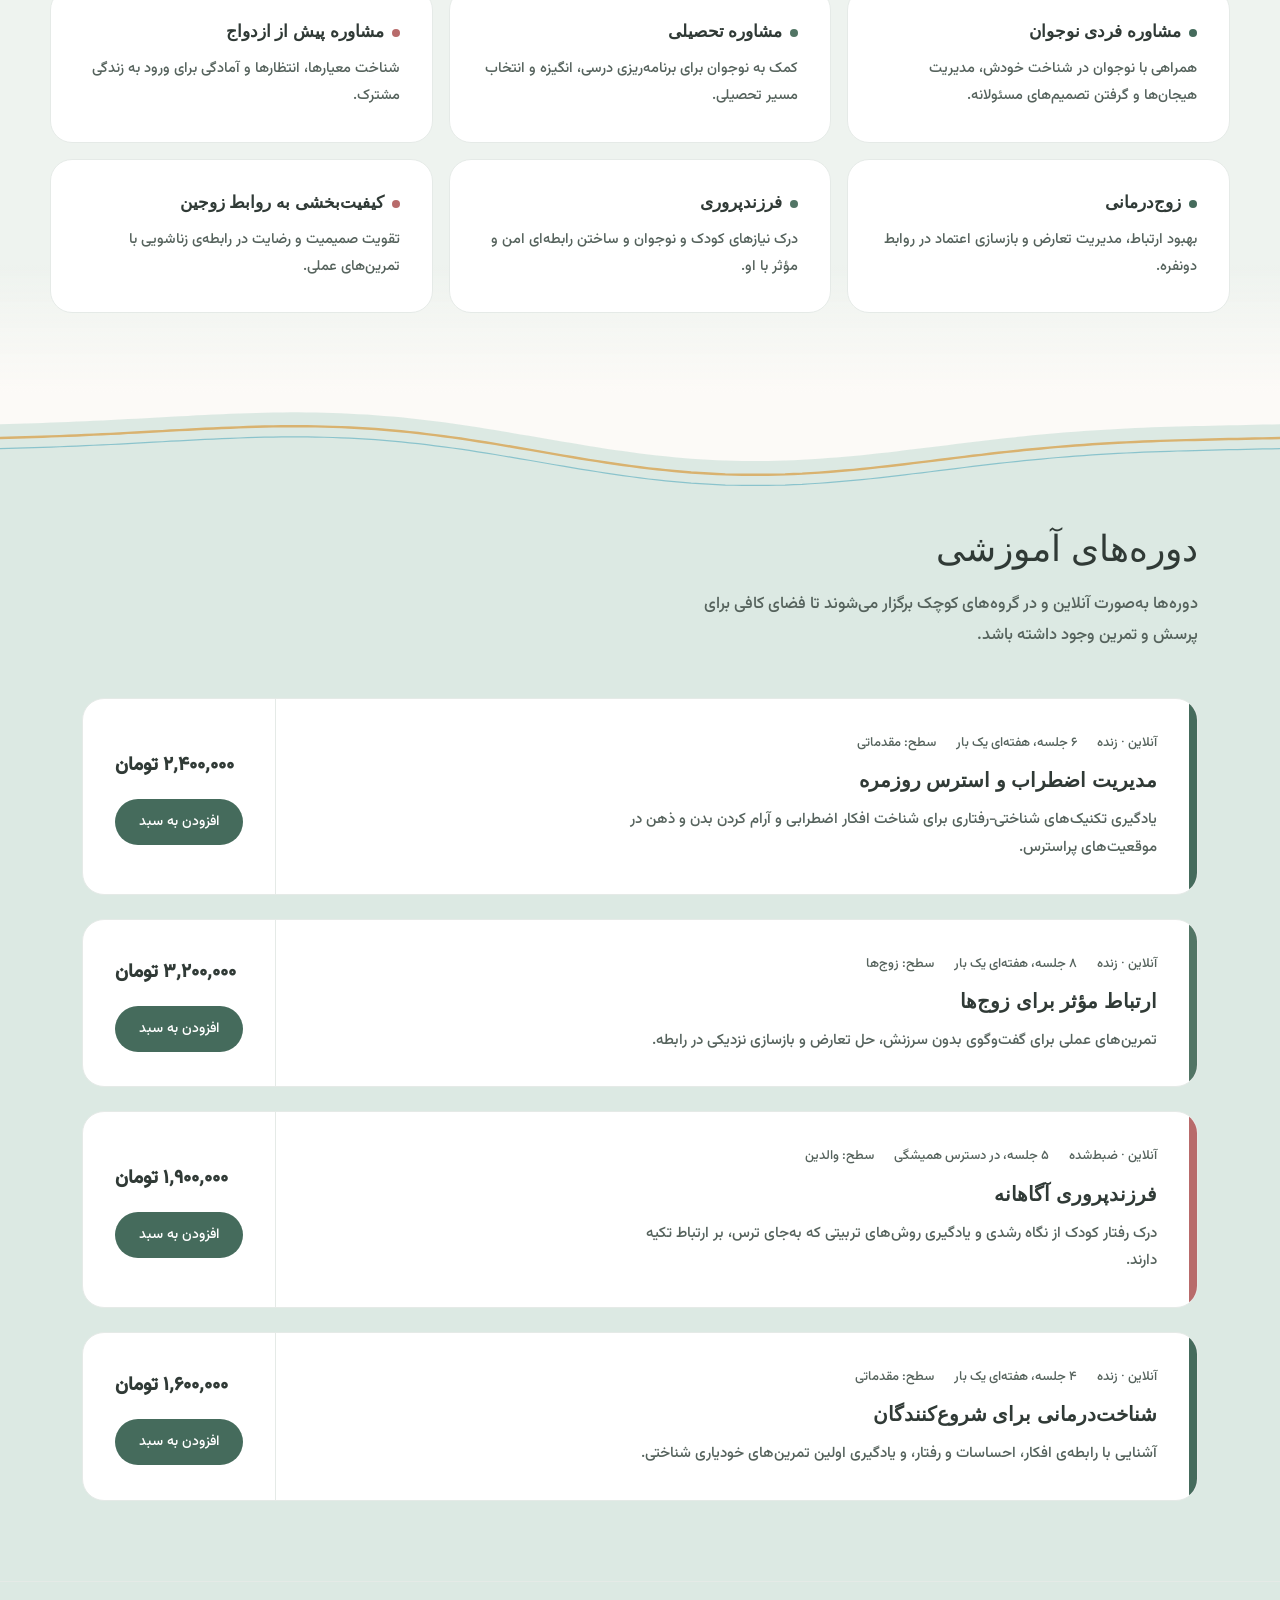
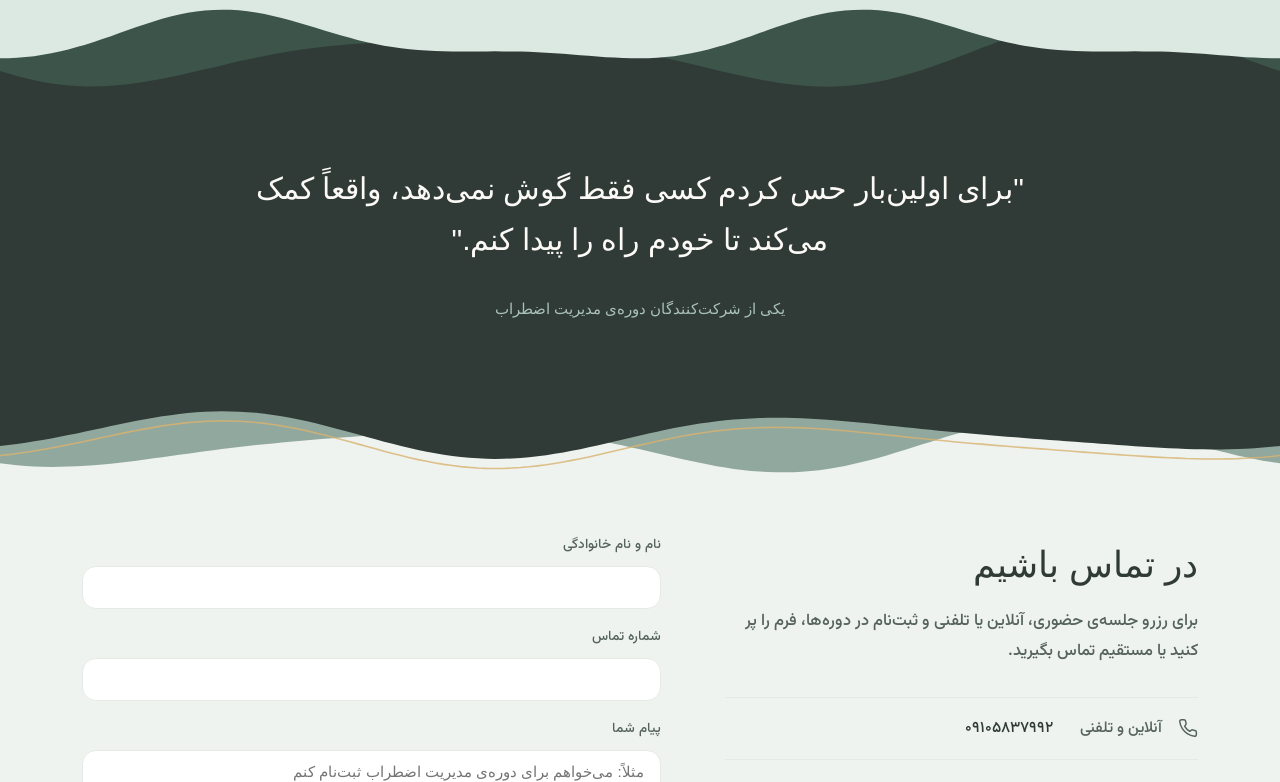
==== commit da8bb838: "Add files via upload" ====
--- a/index.html
+++ b/index.html
@@ -12,7 +12,10 @@
       /* remembered navbar position (desktop); applied before first paint */
       try {
         var d = localStorage.getItem("navDock");
-        if (window.matchMedia("(min-width: 1101px)").matches && /^(bottom|left|right)$/.test(d))
+        if (
+          window.matchMedia("(min-width: 1101px)").matches &&
+          /^(bottom|left|right)$/.test(d)
+        )
           document.documentElement.dataset.dock = d;
       } catch (e) {}
     </script>
@@ -127,567 +130,589 @@
       </div>
     </header>
     <main id="main-content">
-
-    <section class="hero-section">
-      <div class="wrap hero">
-        <div class="hero-copy">
-          <h1>ذهنی آرام‌تر، زندگی روشن‌تر</h1>
-          <p class="hero-lede">
-            من سعید خرمی هستم، روانشناس و متخصص واقعیت‌درمانی، مدرس آموزش
-            خانواده و مدرس دانشگاه. در کنار نوجوانان و خانواده‌ها هستم تا مسیر
-            تحصیلی، رابطه‌ی زناشویی و فرزندپروری‌شان را بهتر بفهمند و بسازند؛
-            حضوری در قم و تهران، یا آنلاین و تلفنی.
-          </p>
-          <div class="hero-actions">
-            <a href="#courses" class="btn btn-primary">مشاهده دوره‌ها</a>
-            <a href="#contact" class="btn btn-ghost">رزرو اولین جلسه</a>
-          </div>
-          <div class="hero-tags">
-            <span class="paper-tag">متخصص واقعیت‌درمانی</span>
-            <span class="paper-tag">پروانه نظام روانشناسی ۱۳۰۲۶۲۴</span>
-            <span class="paper-tag">مدرس دانشگاه</span>
-          </div>
-        </div>
-        <div
-          class="hero-art character-art"
-          aria-label="تصویر کارتونی فردی در حال فکر کردن"
-        >
-          <div class="character-halo" aria-hidden="true"></div>
-          <img
-            class="psychology-character"
-            loading="eager"
-            fetchpriority="high"
-            decoding="async"
-            width="900"
-            height="600"
-            src="./images/character.webp"
-            alt="فردی آرام و متفکر که روی صندلی نشسته است"
-          />
-          <span class="character-spark spark-one" aria-hidden="true"></span>
-          <span class="character-spark spark-two" aria-hidden="true"></span>
-        </div>
-      </div>
-    </section>
-
-    <section class="banner-section" aria-label="معرفی خدمات">
-      <div class="wrap">
-        <div
-          class="banner"
-          id="banner"
-          role="region"
-          aria-roledescription="carousel"
-          aria-label="بنر خدمات مشاوره"
-        >
-          <div class="banner-track" id="bannerTrack" tabindex="0">
-            <a
-              class="banner-slide"
-              href="#contact"
-              aria-label="مشاوره حضوری در قم و تهران"
+      <section class="hero-section">
+        <div class="wrap hero">
+          <div class="hero-copy">
+            <h1>ذهنی آرام‌تر، زندگی روشن‌تر</h1>
+            <p class="hero-lede">
+              من سعید خرمی هستم، روانشناس و متخصص واقعیت‌درمانی، مدرس آموزش
+              خانواده و مدرس دانشگاه. در کنار نوجوانان و خانواده‌ها هستم تا مسیر
+              تحصیلی، رابطه‌ی زناشویی و فرزندپروری‌شان را بهتر بفهمند و بسازند؛
+              حضوری در قم و تهران، یا آنلاین و تلفنی.
+            </p>
+            <div class="hero-actions">
+              <a href="#courses" class="btn btn-primary">مشاهده دوره‌ها</a>
+              <a href="#contact" class="btn btn-ghost">رزرو اولین جلسه</a>
+            </div>
+            <div class="hero-tags">
+              <span class="paper-tag">متخصص واقعیت‌درمانی</span>
+              <span class="paper-tag">پروانه نظام روانشناسی ۱۳۰۲۶۲۴</span>
+              <span class="paper-tag">مدرس دانشگاه</span>
+            </div>
+          </div>
+          <div
+            class="hero-art character-art"
+            aria-label="تصویر کارتونی فردی در حال فکر کردن"
+          >
+            <div class="character-halo" aria-hidden="true"></div>
+            <img
+              class="psychology-character"
+              loading="eager"
+              fetchpriority="high"
+              decoding="async"
+              width="900"
+              height="600"
+              src="./images/character.webp"
+              alt="فردی آرام و متفکر که روی صندلی نشسته است"
+            />
+            <span class="character-spark spark-one" aria-hidden="true"></span>
+            <span class="character-spark spark-two" aria-hidden="true"></span>
+          </div>
+        </div>
+      </section>
+
+      <section class="banner-section" aria-label="معرفی خدمات">
+        <div class="wrap">
+          <div
+            class="banner"
+            id="banner"
+            role="region"
+            aria-roledescription="carousel"
+            aria-label="بنر خدمات مشاوره"
+          >
+            <div class="banner-track" id="bannerTrack" tabindex="0">
+              <a
+                class="banner-slide"
+                href="#contact"
+                aria-label="مشاوره حضوری در قم و تهران"
+              >
+                <picture>
+                  <source
+                    media="(max-width: 480px)"
+                    srcset="images/banner-1-m.webp"
+                  />
+                  <img
+                    src="images/banner-1.webp"
+                    alt="مشاوره حضوری در قم و تهران"
+                    width="1600"
+                    height="560"
+                    loading="eager"
+                    fetchpriority="high"
+                    decoding="async"
+                    draggable="false"
+                  />
+                </picture>
+              </a>
+              <a
+                class="banner-slide"
+                href="tel:+989105837992"
+                aria-label="مشاوره آنلاین و تلفنی"
+              >
+                <picture>
+                  <source
+                    media="(max-width: 480px)"
+                    srcset="images/banner-2-m.webp"
+                  />
+                  <img
+                    src="images/banner-2.webp"
+                    alt="مشاوره آنلاین و تلفنی"
+                    width="1600"
+                    height="560"
+                    loading="lazy"
+                    draggable="false"
+                  />
+                </picture>
+              </a>
+              <a
+                class="banner-slide"
+                href="#expertise"
+                aria-label="مشاوره پیش از ازدواج و زوج‌درمانی"
+              >
+                <picture>
+                  <source
+                    media="(max-width: 480px)"
+                    srcset="images/banner-3-m.webp"
+                  />
+                  <img
+                    src="images/banner-3.webp"
+                    alt="مشاوره پیش از ازدواج و زوج‌درمانی"
+                    width="1600"
+                    height="560"
+                    loading="lazy"
+                    draggable="false"
+                  />
+                </picture>
+              </a>
+              <a
+                class="banner-slide"
+                href="#expertise"
+                aria-label="مشاوره نوجوان، فردی و تحصیلی"
+              >
+                <picture>
+                  <source
+                    media="(max-width: 480px)"
+                    srcset="images/banner-4-m.webp"
+                  />
+                  <img
+                    src="images/banner-4.webp"
+                    alt="مشاوره نوجوان، فردی و تحصیلی"
+                    width="1600"
+                    height="560"
+                    loading="lazy"
+                    draggable="false"
+                  />
+                </picture>
+              </a>
+            </div>
+            <button
+              type="button"
+              class="banner-arrow banner-prev"
+              aria-label="بنر قبلی"
             >
-              <picture>
-                <source
-                  media="(max-width: 480px)"
-                  srcset="images/banner-1-m.webp"
-                />
-                <img
-                  src="images/banner-1.webp"
-                  alt="مشاوره حضوری در قم و تهران"
-                  width="1600"
-                  height="560"
-                  loading="eager"
-                  fetchpriority="high"
-                  decoding="async"
-                  draggable="false"
-                />
-              </picture>
-            </a>
-            <a
-              class="banner-slide"
-              href="tel:+989105837992"
-              aria-label="مشاوره آنلاین و تلفنی"
-            >
-              <picture>
-                <source
-                  media="(max-width: 480px)"
-                  srcset="images/banner-2-m.webp"
-                />
-                <img
-                  src="images/banner-2.webp"
-                  alt="مشاوره آنلاین و تلفنی"
-                  width="1600"
-                  height="560"
-                  loading="lazy"
-                  draggable="false"
-                />
-              </picture>
-            </a>
-            <a
-              class="banner-slide"
-              href="#expertise"
-              aria-label="مشاوره پیش از ازدواج و زوج‌درمانی"
-            >
-              <picture>
-                <source
-                  media="(max-width: 480px)"
-                  srcset="images/banner-3-m.webp"
-                />
-                <img
-                  src="images/banner-3.webp"
-                  alt="مشاوره پیش از ازدواج و زوج‌درمانی"
-                  width="1600"
-                  height="560"
-                  loading="lazy"
-                  draggable="false"
-                />
-              </picture>
-            </a>
-            <a
-              class="banner-slide"
-              href="#expertise"
-              aria-label="مشاوره نوجوان، فردی و تحصیلی"
-            >
-              <picture>
-                <source
-                  media="(max-width: 480px)"
-                  srcset="images/banner-4-m.webp"
-                />
-                <img
-                  src="images/banner-4.webp"
-                  alt="مشاوره نوجوان، فردی و تحصیلی"
-                  width="1600"
-                  height="560"
-                  loading="lazy"
-                  draggable="false"
-                />
-              </picture>
-            </a>
-          </div>
-          <button
-            type="button"
-            class="banner-arrow banner-prev"
-            aria-label="بنر قبلی"
-          >
-            <svg
-              viewBox="0 0 24 24"
-              fill="none"
-              stroke="currentColor"
-              stroke-width="2.2"
-              stroke-linecap="round"
-              stroke-linejoin="round"
-              aria-hidden="true"
-            >
-              <path d="m9 6 6 6-6 6"></path>
-            </svg>
-          </button>
-          <button
-            type="button"
-            class="banner-arrow banner-next"
-            aria-label="بنر بعدی"
-          >
-            <svg
-              viewBox="0 0 24 24"
-              fill="none"
-              stroke="currentColor"
-              stroke-width="2.2"
-              stroke-linecap="round"
-              stroke-linejoin="round"
-              aria-hidden="true"
-            >
-              <path d="m15 6-6 6 6 6"></path>
-            </svg>
-          </button>
-          <div
-            class="banner-dots"
-            id="bannerDots"
-            role="tablist"
-            aria-label="انتخاب بنر"
-          ></div>
-        </div>
-      </div>
-    </section>
-
-    <section class="about" id="about">
-      <div class="wrap">
-        <div>
-          <div class="avatar-frame">
-            <img
-              src="./images/about-photo.webp"
-              alt=""
-              width="560"
-              height="840"
-              loading="lazy"
-              decoding="async"
-            />
-          </div>
-          <ul class="credential-list">
-            <li><b>تخصص</b> روانشناس، متخصص واقعیت‌درمانی</li>
-            <li><b>پروانه</b> شماره پروانه نظام روانشناسی: ۱۳۰۲۶۲۴</li>
-            <li><b>فعالیت آموزشی</b> مدرس آموزش خانواده، مدرس دانشگاه</li>
-            <li><b>مراجعان</b> نوجوانان (فردی، تحصیلی) و خانواده</li>
-            <li><b>نوع جلسات</b> حضوری (قم و تهران)، آنلاین و تلفنی</li>
-          </ul>
-        </div>
-        <div class="about-body">
-          <h2 style="font-size: 30px; margin-bottom: 22px">
-            کمی درباره‌ی مسیرم
-          </h2>
-          <p>
-            رویکرد اصلی من واقعیت‌درمانی است؛ یعنی تمرکز بر انتخاب‌ها و
-            رفتارهایی که امروز در دست خودمان است. در کنار مشاوره‌ی فردی و
-            خانوادگی، به‌عنوان مدرس آموزش خانواده و مدرس دانشگاه هم فعالیت
-            می‌کنم؛ چون باور دارم یاد گرفتن ابزارهای رابطه و فرزندپروری، پیش از
-            رسیدن به بحران، بهترین پیشگیری است.
-          </p>
-          <p>
-            در جلسات و دوره‌هایم به دنبال نسخه‌ی آماده نیستم. با هم می‌نشینیم،
-            ماجرا را از نگاه خودتان می‌بینم و بعد مسیری متناسب با زندگی
-            واقعی‌تان پیشنهاد می‌دهم؛ نه یک الگوی یکسان برای همه.
-          </p>
-        </div>
-      </div>
-    </section>
-
-    <section id="expertise">
-      <div class="wrap">
-        <div class="section-head">
-          <h2>حوزه‌هایی که در آن‌ها کار می‌کنم</h2>
-          <p>
-            مشاوره‌ی نوجوان (فردی و تحصیلی) و خانواده، با رویکرد واقعیت‌درمانی.
-          </p>
-        </div>
-      </div>
-      <div class="wrap" style="padding: 0">
-        <div class="expertise-grid">
-          <div class="expertise-item">
-            <h3>
-              <span class="dot" style="background: var(--accent)"></span>مشاوره
-              فردی نوجوان
-            </h3>
-            <p>
-              همراهی با نوجوان در شناخت خودش، مدیریت هیجان‌ها و گرفتن تصمیم‌های
-              مسئولانه.
-            </p>
-          </div>
-          <div class="expertise-item">
-            <h3>
-              <span class="dot" style="background: var(--sage)"></span>مشاوره
-              تحصیلی
-            </h3>
-            <p>
-              کمک به نوجوان برای برنامه‌ریزی درسی، انگیزه و انتخاب مسیر تحصیلی.
-            </p>
-          </div>
-          <div class="expertise-item">
-            <h3>
-              <span class="dot" style="background: var(--brick)"></span>مشاوره
-              پیش از ازدواج
-            </h3>
-            <p>شناخت معیارها، انتظارها و آمادگی برای ورود به زندگی مشترک.</p>
-          </div>
-          <div class="expertise-item">
-            <h3>
-              <span class="dot" style="background: var(--accent)"></span
-              >زوج‌درمانی
-            </h3>
-            <p>بهبود ارتباط، مدیریت تعارض و بازسازی اعتماد در روابط دونفره.</p>
-          </div>
-          <div class="expertise-item">
-            <h3>
-              <span class="dot" style="background: var(--sage)"></span
-              >فرزندپروری
-            </h3>
-            <p>درک نیازهای کودک و نوجوان و ساختن رابطه‌ای امن و مؤثر با او.</p>
-          </div>
-          <div class="expertise-item">
-            <h3>
-              <span class="dot" style="background: var(--brick)"></span
-              >کیفیت‌بخشی به روابط زوجین
-            </h3>
-            <p>تقویت صمیمیت و رضایت در رابطه‌ی زناشویی با تمرین‌های عملی.</p>
-          </div>
-        </div>
-      </div>
-    </section>
-
-    <section
-      id="courses"
-      style="
-        background: var(--paper-deep);
-        border-top: 1px solid var(--line);
-        border-bottom: 1px solid var(--line);
-      "
-    >
-      <div class="wrap">
-        <div class="section-head">
-          <h2>دوره‌های آموزشی</h2>
-          <p>
-            دوره‌ها به‌صورت آنلاین و در گروه‌های کوچک برگزار می‌شوند تا فضای
-            کافی برای پرسش و تمرین وجود داشته باشد.
-          </p>
-        </div>
-        <div class="courses-list">
-          <div class="course-card" data-course-id="anxiety">
-            <div class="tab" style="background: var(--accent)"></div>
-            <div class="course-main">
-              <div class="course-meta">
-                <span>آنلاین · زنده</span>
-                <span>۶ جلسه، هفته‌ای یک بار</span>
-                <span>سطح: مقدماتی</span>
-              </div>
-              <h3>مدیریت اضطراب و استرس روزمره</h3>
-              <p>
-                یادگیری تکنیک‌های شناختی‑رفتاری برای شناخت افکار اضطرابی و آرام
-                کردن بدن و ذهن در موقعیت‌های پراسترس.
-              </p>
-            </div>
-            <div class="course-side">
-              <span class="price">۲٬۴۰۰٬۰۰۰ تومان</span>
-              <button
-                type="button"
-                class="btn btn-primary add-to-cart"
-                data-add="anxiety"
-                data-label="افزودن به سبد"
-              >
-                افزودن به سبد
-              </button>
-            </div>
-          </div>
-
-          <div class="course-card" data-course-id="couples">
-            <div class="tab" style="background: var(--sage)"></div>
-            <div class="course-main">
-              <div class="course-meta">
-                <span>آنلاین · زنده</span>
-                <span>۸ جلسه، هفته‌ای یک بار</span>
-                <span>سطح: زوج‌ها</span>
-              </div>
-              <h3>ارتباط مؤثر برای زوج‌ها</h3>
-              <p>
-                تمرین‌های عملی برای گفت‌وگوی بدون سرزنش، حل تعارض و بازسازی
-                نزدیکی در رابطه.
-              </p>
-            </div>
-            <div class="course-side">
-              <span class="price">۳٬۲۰۰٬۰۰۰ تومان</span>
-              <button
-                type="button"
-                class="btn btn-primary add-to-cart"
-                data-add="couples"
-                data-label="افزودن به سبد"
-              >
-                افزودن به سبد
-              </button>
-            </div>
-          </div>
-
-          <div class="course-card" data-course-id="parenting">
-            <div class="tab" style="background: var(--brick)"></div>
-            <div class="course-main">
-              <div class="course-meta">
-                <span>آنلاین · ضبط‌شده</span>
-                <span>۵ جلسه، در دسترس همیشگی</span>
-                <span>سطح: والدین</span>
-              </div>
-              <h3>فرزندپروری آگاهانه</h3>
-              <p>
-                درک رفتار کودک از نگاه رشدی و یادگیری روش‌های تربیتی که به‌جای
-                ترس، بر ارتباط تکیه دارند.
-              </p>
-            </div>
-            <div class="course-side">
-              <span class="price">۱٬۹۰۰٬۰۰۰ تومان</span>
-              <button
-                type="button"
-                class="btn btn-primary add-to-cart"
-                data-add="parenting"
-                data-label="افزودن به سبد"
-              >
-                افزودن به سبد
-              </button>
-            </div>
-          </div>
-
-          <div class="course-card" data-course-id="cbt">
-            <div class="tab" style="background: var(--accent)"></div>
-            <div class="course-main">
-              <div class="course-meta">
-                <span>آنلاین · زنده</span>
-                <span>۴ جلسه، هفته‌ای یک بار</span>
-                <span>سطح: مقدماتی</span>
-              </div>
-              <h3>شناخت‌درمانی برای شروع‌کنندگان</h3>
-              <p>
-                آشنایی با رابطه‌ی افکار، احساسات و رفتار، و یادگیری اولین
-                تمرین‌های خودیاری شناختی.
-              </p>
-            </div>
-            <div class="course-side">
-              <span class="price">۱٬۶۰۰٬۰۰۰ تومان</span>
-              <button
-                type="button"
-                class="btn btn-primary add-to-cart"
-                data-add="cbt"
-                data-label="افزودن به سبد"
-              >
-                افزودن به سبد
-              </button>
-            </div>
-          </div>
-        </div>
-      </div>
-    </section>
-
-    <section class="quote-wrap">
-      <div class="wrap" style="text-align: center">
-        <blockquote>
-          "برای اولین‌بار حس کردم کسی فقط گوش نمی‌دهد، واقعاً کمک می‌کند تا خودم
-          راه را پیدا کنم."
-          <cite>یکی از شرکت‌کنندگان دوره‌ی مدیریت اضطراب</cite>
-        </blockquote>
-      </div>
-    </section>
-
-    <section class="contact" id="contact">
-      <div class="wrap">
-        <div class="contact-info">
-          <div class="section-head" style="margin-bottom: 30px">
-            <h2>در تماس باشیم</h2>
-            <p>
-              برای رزرو جلسه‌ی حضوری، آنلاین یا تلفنی و ثبت‌نام در دوره‌ها، فرم
-              را پر کنید یا مستقیم تماس بگیرید.
-            </p>
-          </div>
-          <div class="info-row">
-            <span class="info-icon" aria-hidden="true">
               <svg
                 viewBox="0 0 24 24"
                 fill="none"
                 stroke="currentColor"
-                stroke-width="1.8"
+                stroke-width="2.2"
                 stroke-linecap="round"
                 stroke-linejoin="round"
-              >
-                <path
-                  d="M22 16.92v3a2 2 0 0 1-2.18 2 19.79 19.79 0 0 1-8.63-3.07 19.5 19.5 0 0 1-6-6 19.79 19.79 0 0 1-3.07-8.67A2 2 0 0 1 4.11 2h3a2 2 0 0 1 2 1.72c.12.81.3 1.6.54 2.36a2 2 0 0 1-.45 2.11L8.09 9.91a16 16 0 0 0 6 6l1.72-1.11a2 2 0 0 1 2.11-.45c.76.24 1.55.42 2.36.54A2 2 0 0 1 22 16.92z"
-                ></path>
+                aria-hidden="true"
+              >
+                <path d="m9 6 6 6-6 6"></path>
               </svg>
-            </span>
-            <b>آنلاین و تلفنی</b
-            ><a href="tel:+989105837992" dir="ltr">۰۹۱۰۵۸۳۷۹۹۲</a>
-          </div>
-          <div class="info-row">
-            <span class="info-icon" aria-hidden="true">
+            </button>
+            <button
+              type="button"
+              class="banner-arrow banner-next"
+              aria-label="بنر بعدی"
+            >
               <svg
                 viewBox="0 0 24 24"
                 fill="none"
                 stroke="currentColor"
-                stroke-width="1.8"
+                stroke-width="2.2"
                 stroke-linecap="round"
                 stroke-linejoin="round"
-              >
-                <path
-                  d="M12 21s7-6.2 7-12a7 7 0 0 0-14 0c0 5.8 7 12 7 12z"
-                ></path>
-                <circle cx="12" cy="9" r="2.5"></circle>
+                aria-hidden="true"
+              >
+                <path d="m15 6-6 6 6 6"></path>
               </svg>
-            </span>
-            <b>مشاوره حضوری قم</b
-            ><span
-              >بلوار امین، مرکز مشاوره فرحان<br /><a
-                href="tel:+982532942781"
+            </button>
+            <div
+              class="banner-dots"
+              id="bannerDots"
+              role="tablist"
+              aria-label="انتخاب بنر"
+            ></div>
+          </div>
+        </div>
+      </section>
+
+      <section class="about" id="about">
+        <div class="wrap">
+          <div>
+            <div class="avatar-frame">
+              <img
+                src="./images/about-photo.webp"
+                alt=""
+                width="560"
+                height="840"
+                loading="lazy"
+                decoding="async"
+              />
+            </div>
+            <ul class="credential-list">
+              <li><b>تخصص</b> روانشناس، متخصص واقعیت‌درمانی</li>
+              <li><b>پروانه</b> شماره پروانه نظام روانشناسی: ۱۳۰۲۶۲۴</li>
+              <li><b>فعالیت آموزشی</b> مدرس آموزش خانواده، مدرس دانشگاه</li>
+              <li><b>مراجعان</b> نوجوانان (فردی، تحصیلی) و خانواده</li>
+              <li><b>نوع جلسات</b> حضوری (قم و تهران)، آنلاین و تلفنی</li>
+            </ul>
+          </div>
+          <div class="about-body">
+            <h2 style="font-size: 30px; margin-bottom: 22px">
+              کمی درباره‌ی مسیرم
+            </h2>
+            <p>
+              رویکرد اصلی من واقعیت‌درمانی است؛ یعنی تمرکز بر انتخاب‌ها و
+              رفتارهایی که امروز در دست خودمان است. در کنار مشاوره‌ی فردی و
+              خانوادگی، به‌عنوان مدرس آموزش خانواده و مدرس دانشگاه هم فعالیت
+              می‌کنم؛ چون باور دارم یاد گرفتن ابزارهای رابطه و فرزندپروری، پیش
+              از رسیدن به بحران، بهترین پیشگیری است.
+            </p>
+            <p>
+              در جلسات و دوره‌هایم به دنبال نسخه‌ی آماده نیستم. با هم می‌نشینیم،
+              ماجرا را از نگاه خودتان می‌بینم و بعد مسیری متناسب با زندگی
+              واقعی‌تان پیشنهاد می‌دهم؛ نه یک الگوی یکسان برای همه.
+            </p>
+          </div>
+        </div>
+      </section>
+
+      <section id="expertise">
+        <div class="wrap">
+          <div class="section-head">
+            <h2>حوزه‌هایی که در آن‌ها کار می‌کنم</h2>
+            <p>
+              مشاوره‌ی نوجوان (فردی و تحصیلی) و خانواده، با رویکرد
+              واقعیت‌درمانی.
+            </p>
+          </div>
+        </div>
+        <div class="wrap" style="padding: 0">
+          <div class="expertise-grid">
+            <div class="expertise-item">
+              <h3>
+                <span class="dot" style="background: var(--accent)"></span
+                >مشاوره فردی نوجوان
+              </h3>
+              <p>
+                همراهی با نوجوان در شناخت خودش، مدیریت هیجان‌ها و گرفتن
+                تصمیم‌های مسئولانه.
+              </p>
+            </div>
+            <div class="expertise-item">
+              <h3>
+                <span class="dot" style="background: var(--sage)"></span>مشاوره
+                تحصیلی
+              </h3>
+              <p>
+                کمک به نوجوان برای برنامه‌ریزی درسی، انگیزه و انتخاب مسیر
+                تحصیلی.
+              </p>
+            </div>
+            <div class="expertise-item">
+              <h3>
+                <span class="dot" style="background: var(--brick)"></span>مشاوره
+                پیش از ازدواج
+              </h3>
+              <p>شناخت معیارها، انتظارها و آمادگی برای ورود به زندگی مشترک.</p>
+            </div>
+            <div class="expertise-item">
+              <h3>
+                <span class="dot" style="background: var(--accent)"></span
+                >زوج‌درمانی
+              </h3>
+              <p>
+                بهبود ارتباط، مدیریت تعارض و بازسازی اعتماد در روابط دونفره.
+              </p>
+            </div>
+            <div class="expertise-item">
+              <h3>
+                <span class="dot" style="background: var(--sage)"></span
+                >فرزندپروری
+              </h3>
+              <p>
+                درک نیازهای کودک و نوجوان و ساختن رابطه‌ای امن و مؤثر با او.
+              </p>
+            </div>
+            <div class="expertise-item">
+              <h3>
+                <span class="dot" style="background: var(--brick)"></span
+                >کیفیت‌بخشی به روابط زوجین
+              </h3>
+              <p>تقویت صمیمیت و رضایت در رابطه‌ی زناشویی با تمرین‌های عملی.</p>
+            </div>
+          </div>
+        </div>
+      </section>
+
+      <section
+        id="courses"
+        style="
+          background: var(--paper-deep);
+          border-top: 1px solid var(--line);
+          border-bottom: 1px solid var(--line);
+        "
+      >
+        <div class="wrap">
+          <div class="section-head">
+            <h2>دوره‌های آموزشی</h2>
+            <p>
+              دوره‌ها به‌صورت آنلاین و در گروه‌های کوچک برگزار می‌شوند تا فضای
+              کافی برای پرسش و تمرین وجود داشته باشد.
+            </p>
+          </div>
+          <div class="courses-list">
+            <div class="course-card" data-course-id="anxiety">
+              <div class="tab" style="background: var(--accent)"></div>
+              <div class="course-main">
+                <div class="course-meta">
+                  <span>آنلاین · زنده</span>
+                  <span>۶ جلسه، هفته‌ای یک بار</span>
+                  <span>سطح: مقدماتی</span>
+                </div>
+                <h3>مدیریت اضطراب و استرس روزمره</h3>
+                <p>
+                  یادگیری تکنیک‌های شناختی‑رفتاری برای شناخت افکار اضطرابی و
+                  آرام کردن بدن و ذهن در موقعیت‌های پراسترس.
+                </p>
+              </div>
+              <div class="course-side">
+                <span class="price">۲٬۴۰۰٬۰۰۰ تومان</span>
+                <button
+                  type="button"
+                  class="btn btn-primary add-to-cart"
+                  data-add="anxiety"
+                  data-label="افزودن به سبد"
+                >
+                  افزودن به سبد
+                </button>
+              </div>
+            </div>
+
+            <div class="course-card" data-course-id="couples">
+              <div class="tab" style="background: var(--sage)"></div>
+              <div class="course-main">
+                <div class="course-meta">
+                  <span>آنلاین · زنده</span>
+                  <span>۸ جلسه، هفته‌ای یک بار</span>
+                  <span>سطح: زوج‌ها</span>
+                </div>
+                <h3>ارتباط مؤثر برای زوج‌ها</h3>
+                <p>
+                  تمرین‌های عملی برای گفت‌وگوی بدون سرزنش، حل تعارض و بازسازی
+                  نزدیکی در رابطه.
+                </p>
+              </div>
+              <div class="course-side">
+                <span class="price">۳٬۲۰۰٬۰۰۰ تومان</span>
+                <button
+                  type="button"
+                  class="btn btn-primary add-to-cart"
+                  data-add="couples"
+                  data-label="افزودن به سبد"
+                >
+                  افزودن به سبد
+                </button>
+              </div>
+            </div>
+
+            <div class="course-card" data-course-id="parenting">
+              <div class="tab" style="background: var(--brick)"></div>
+              <div class="course-main">
+                <div class="course-meta">
+                  <span>آنلاین · ضبط‌شده</span>
+                  <span>۵ جلسه، در دسترس همیشگی</span>
+                  <span>سطح: والدین</span>
+                </div>
+                <h3>فرزندپروری آگاهانه</h3>
+                <p>
+                  درک رفتار کودک از نگاه رشدی و یادگیری روش‌های تربیتی که به‌جای
+                  ترس، بر ارتباط تکیه دارند.
+                </p>
+              </div>
+              <div class="course-side">
+                <span class="price">۱٬۹۰۰٬۰۰۰ تومان</span>
+                <button
+                  type="button"
+                  class="btn btn-primary add-to-cart"
+                  data-add="parenting"
+                  data-label="افزودن به سبد"
+                >
+                  افزودن به سبد
+                </button>
+              </div>
+            </div>
+
+            <div class="course-card" data-course-id="cbt">
+              <div class="tab" style="background: var(--accent)"></div>
+              <div class="course-main">
+                <div class="course-meta">
+                  <span>آنلاین · زنده</span>
+                  <span>۴ جلسه، هفته‌ای یک بار</span>
+                  <span>سطح: مقدماتی</span>
+                </div>
+                <h3>شناخت‌درمانی برای شروع‌کنندگان</h3>
+                <p>
+                  آشنایی با رابطه‌ی افکار، احساسات و رفتار، و یادگیری اولین
+                  تمرین‌های خودیاری شناختی.
+                </p>
+              </div>
+              <div class="course-side">
+                <span class="price">۱٬۶۰۰٬۰۰۰ تومان</span>
+                <button
+                  type="button"
+                  class="btn btn-primary add-to-cart"
+                  data-add="cbt"
+                  data-label="افزودن به سبد"
+                >
+                  افزودن به سبد
+                </button>
+              </div>
+            </div>
+          </div>
+        </div>
+      </section>
+
+      <section class="quote-wrap">
+        <div class="wrap" style="text-align: center">
+          <blockquote>
+            "برای اولین‌بار حس کردم کسی فقط گوش نمی‌دهد، واقعاً کمک می‌کند تا
+            خودم راه را پیدا کنم."
+            <cite>یکی از شرکت‌کنندگان دوره‌ی مدیریت اضطراب</cite>
+          </blockquote>
+        </div>
+      </section>
+
+      <section class="contact" id="contact">
+        <div class="wrap">
+          <div class="contact-info">
+            <div class="section-head" style="margin-bottom: 30px">
+              <h2>در تماس باشیم</h2>
+              <p>
+                برای رزرو جلسه‌ی حضوری، آنلاین یا تلفنی و ثبت‌نام در دوره‌ها،
+                فرم را پر کنید یا مستقیم تماس بگیرید.
+              </p>
+            </div>
+            <div class="info-row">
+              <span class="info-icon" aria-hidden="true">
+                <svg
+                  viewBox="0 0 24 24"
+                  fill="none"
+                  stroke="currentColor"
+                  stroke-width="1.8"
+                  stroke-linecap="round"
+                  stroke-linejoin="round"
+                >
+                  <path
+                    d="M22 16.92v3a2 2 0 0 1-2.18 2 19.79 19.79 0 0 1-8.63-3.07 19.5 19.5 0 0 1-6-6 19.79 19.79 0 0 1-3.07-8.67A2 2 0 0 1 4.11 2h3a2 2 0 0 1 2 1.72c.12.81.3 1.6.54 2.36a2 2 0 0 1-.45 2.11L8.09 9.91a16 16 0 0 0 6 6l1.72-1.11a2 2 0 0 1 2.11-.45c.76.24 1.55.42 2.36.54A2 2 0 0 1 22 16.92z"
+                  ></path>
+                </svg>
+              </span>
+              <b>آنلاین و تلفنی</b
+              ><a href="tel:+989105837992" dir="ltr">۰۹۱۰۵۸۳۷۹۹۲</a>
+            </div>
+            <div class="info-row">
+              <span class="info-icon" aria-hidden="true">
+                <svg
+                  viewBox="0 0 24 24"
+                  fill="none"
+                  stroke="currentColor"
+                  stroke-width="1.8"
+                  stroke-linecap="round"
+                  stroke-linejoin="round"
+                >
+                  <path
+                    d="M12 21s7-6.2 7-12a7 7 0 0 0-14 0c0 5.8 7 12 7 12z"
+                  ></path>
+                  <circle cx="12" cy="9" r="2.5"></circle>
+                </svg>
+              </span>
+              <b>مشاوره حضوری قم</b
+              ><span
+                >بلوار امین، مرکز مشاوره فرحان<br /><a
+                  href="tel:+982532942781"
+                  dir="ltr"
+                  >۰۲۵-۳۲۹۴۲۷۸۱</a
+                >
+                – ۳۶۰۶</span
+              >
+            </div>
+            <div class="info-row">
+              <span class="info-icon" aria-hidden="true">
+                <svg
+                  viewBox="0 0 24 24"
+                  fill="none"
+                  stroke="currentColor"
+                  stroke-width="1.8"
+                  stroke-linecap="round"
+                  stroke-linejoin="round"
+                >
+                  <path
+                    d="M12 21s7-6.2 7-12a7 7 0 0 0-14 0c0 5.8 7 12 7 12z"
+                  ></path>
+                  <circle cx="12" cy="9" r="2.5"></circle>
+                </svg>
+              </span>
+              <b>مشاوره حضوری تهران</b
+              ><span
+                >میدان انقلاب، مرکز مشاوره طلوع نور<br /><a
+                  href="tel:+982166404187"
+                  dir="ltr"
+                  >۰۲۱-۶۶۴۰۴۱۸۷</a
+                >
+                – <a href="tel:+989360005447" dir="ltr">۰۹۳۶۰۰۰۵۴۴۷</a></span
+              >
+            </div>
+            <div class="info-row">
+              <span class="info-icon" aria-hidden="true">
+                <svg
+                  viewBox="0 0 24 24"
+                  fill="none"
+                  stroke="currentColor"
+                  stroke-width="1.8"
+                  stroke-linecap="round"
+                  stroke-linejoin="round"
+                >
+                  <rect x="3" y="3" width="18" height="18" rx="5"></rect>
+                  <circle cx="12" cy="12" r="4"></circle>
+                  <circle
+                    cx="17.3"
+                    cy="6.7"
+                    r="1.1"
+                    fill="currentColor"
+                    stroke="none"
+                  ></circle>
+                </svg>
+              </span>
+              <b>اینستاگرام</b
+              ><a
+                href="https://www.instagram.com/Khorami_psy"
+                target="_blank"
+                rel="noopener"
                 dir="ltr"
-                >۰۲۵-۳۲۹۴۲۷۸۱</a
-              >
-              – ۳۶۰۶</span
+                >@Khorami_psy</a
+              >
+            </div>
+          </div>
+          <form id="contactForm">
+            <div class="field">
+              <label for="name">نام و نام خانوادگی</label>
+              <input
+                id="name"
+                name="name"
+                type="text"
+                autocomplete="name"
+                required
+              />
+            </div>
+            <div class="field">
+              <label for="phone">شماره تماس</label>
+              <input
+                id="phone"
+                name="phone"
+                type="tel"
+                inputmode="tel"
+                autocomplete="tel"
+                required
+              />
+            </div>
+            <div class="field">
+              <label for="msg">پیام شما</label>
+              <textarea
+                id="msg"
+                name="message"
+                rows="4"
+                placeholder="مثلاً: می‌خواهم برای دوره‌ی مدیریت اضطراب ثبت‌نام کنم"
+              ></textarea>
+            </div>
+            <button type="submit" class="btn btn-primary">ارسال پیام</button>
+            <p
+              class="contact-error"
+              role="alert"
+              aria-live="assertive"
+              hidden
+            ></p>
+            <p
+              class="done"
+              style="display: none; color: var(--sage); font-size: 14px"
             >
-          </div>
-          <div class="info-row">
-            <span class="info-icon" aria-hidden="true">
-              <svg
-                viewBox="0 0 24 24"
-                fill="none"
-                stroke="currentColor"
-                stroke-width="1.8"
-                stroke-linecap="round"
-                stroke-linejoin="round"
-              >
-                <path
-                  d="M12 21s7-6.2 7-12a7 7 0 0 0-14 0c0 5.8 7 12 7 12z"
-                ></path>
-                <circle cx="12" cy="9" r="2.5"></circle>
-              </svg>
-            </span>
-            <b>مشاوره حضوری تهران</b
-            ><span
-              >میدان انقلاب، مرکز مشاوره طلوع نور<br /><a
-                href="tel:+982166404187"
-                dir="ltr"
-                >۰۲۱-۶۶۴۰۴۱۸۷</a
-              >
-              – <a href="tel:+989360005447" dir="ltr">۰۹۳۶۰۰۰۵۴۴۷</a></span
-            >
-          </div>
-          <div class="info-row">
-            <span class="info-icon" aria-hidden="true">
-              <svg
-                viewBox="0 0 24 24"
-                fill="none"
-                stroke="currentColor"
-                stroke-width="1.8"
-                stroke-linecap="round"
-                stroke-linejoin="round"
-              >
-                <rect x="3" y="3" width="18" height="18" rx="5"></rect>
-                <circle cx="12" cy="12" r="4"></circle>
-                <circle
-                  cx="17.3"
-                  cy="6.7"
-                  r="1.1"
-                  fill="currentColor"
-                  stroke="none"
-                ></circle>
-              </svg>
-            </span>
-            <b>اینستاگرام</b
-            ><a
-              href="https://www.instagram.com/Khorami_psy"
-              target="_blank"
-              rel="noopener"
-              dir="ltr"
-              >@Khorami_psy</a
-            >
-          </div>
-        </div>
-        <form id="contactForm">
-          <div class="field">
-            <label for="name">نام و نام خانوادگی</label>
-            <input id="name" name="name" type="text" autocomplete="name" required />
-          </div>
-          <div class="field">
-            <label for="phone">شماره تماس</label>
-            <input id="phone" name="phone" type="tel" inputmode="tel" autocomplete="tel" required />
-          </div>
-          <div class="field">
-            <label for="msg">پیام شما</label>
-            <textarea
-              id="msg"
-              name="message"
-              rows="4"
-              placeholder="مثلاً: می‌خواهم برای دوره‌ی مدیریت اضطراب ثبت‌نام کنم"
-            ></textarea>
-          </div>
-          <button type="submit" class="btn btn-primary">ارسال پیام</button>
-          <p class="contact-error" role="alert" aria-live="assertive" hidden></p>
-          <p
-            class="done"
-            style="display: none; color: var(--sage); font-size: 14px"
-          >
-            پیام شما ارسال شد، به‌زودی تماس می‌گیریم.
-          </p>
-        </form>
-      </div>
-    </section>
-
+              پیام شما ارسال شد، به‌زودی تماس می‌گیریم.
+            </p>
+          </form>
+        </div>
+      </section>
     </main>
     <footer>
       <div class="wrap">
--- a/base.css
+++ b/base.css
@@ -136,7 +136,7 @@
 
 nav.links a {
   position: relative;
-  padding: 9px 15px;
+  padding: 8px 16px;
   border-radius: 999px;
   white-space: nowrap;
   opacity: 0;
@@ -193,7 +193,7 @@
 .nav-actions {
   display: flex;
   align-items: center;
-  gap: 6px;
+  gap: 8px;
   margin-inline-start: auto;
   flex-shrink: 0;
 }
@@ -258,7 +258,7 @@
 .fab-auth.open .fab-auth-label {
   max-width: 160px;
   opacity: 1;
-  padding-right: 18px;
+  padding-right: 20px;
 }
 
 @media (max-width: 560px) {
@@ -323,7 +323,7 @@
 .back-to-top.open .back-to-top-label {
   max-width: 160px;
   opacity: 1;
-  padding-left: 18px;
+  padding-left: 20px;
 }
 
 @media (max-width: 560px) {
@@ -338,7 +338,7 @@
   align-items: center;
   justify-content: center;
   height: 42px;
-  padding: 0 22px;
+  padding: 0 24px;
   background: var(--ink);
   color: var(--white);
   border-radius: 12px;
@@ -363,7 +363,7 @@
   flex-shrink: 0;
   align-items: center;
   justify-content: center;
-  gap: 6px;
+  gap: 8px;
   flex-direction: column;
   background: var(--card);
   border: 1px solid var(--line);
@@ -405,7 +405,7 @@
 }
 
 .btn {
-  padding: 14px 28px;
+  padding: 16px 32px;
   border-radius: var(--radius);
   font-family: inherit;
   font-size: 15.5px;
@@ -440,7 +440,7 @@
 
 /* ---------- Section shared ---------- */
 section {
-  padding: 88px 0;
+  padding: 80px 0;
 }
 
 .dot {
@@ -465,7 +465,7 @@
   display: block;
   font-size: 13.5px;
   color: var(--ink-soft);
-  margin-bottom: 7px;
+  margin-bottom: 8px;
 }
 
 .field input,
@@ -473,7 +473,7 @@
   width: 100%;
   background: var(--card);
   border: 1px solid var(--line);
-  padding: 13px 15px;
+  padding: 12px 16px;
   font-family: "Vazirmatn", sans-serif;
   font-size: 15px;
   color: var(--ink);
@@ -488,13 +488,13 @@
 
 form .btn {
   align-self: flex-start;
-  margin-top: 6px;
+  margin-top: 8px;
 }
 
 /* ---------- Footer ---------- */
 footer {
   border-top: 1px solid var(--line);
-  padding: 36px 0;
+  padding: 40px 0;
 }
 
 footer .wrap {
@@ -503,7 +503,7 @@
   align-items: center;
   justify-content: center;
   text-align: center;
-  gap: 14px;
+  gap: 16px;
   font-size: 14px;
   color: var(--ink-soft);
 }
@@ -516,7 +516,7 @@
 /* tablets: icons only for the account button, tighter links */
 @media (max-width: 1120px) {
   .nav {
-    gap: 14px;
+    gap: 16px;
   }
 
   nav.links {
@@ -525,7 +525,7 @@
   }
 
   nav.links a {
-    padding: 9px 12px;
+    padding: 8px 12px;
   }
 }
 
@@ -549,12 +549,12 @@
   }
 
   .nav-actions {
-    gap: 6px;
+    gap: 8px;
   }
 
   .nav-actions .nav-cta {
     height: 40px;
-    padding: 0 14px;
+    padding: 0 16px;
     font-size: 13.5px;
     border-radius: 11px;
   }
@@ -589,7 +589,7 @@
   }
 
   nav.links a {
-    padding: 13px 16px;
+    padding: 12px 16px;
     border-radius: 12px;
     animation: none;
     opacity: 1;
@@ -621,7 +621,7 @@
 
   .nav-actions .nav-cta {
     height: 38px;
-    padding: 0 10px;
+    padding: 0 12px;
     font-size: 12.5px;
   }
 
@@ -764,7 +764,7 @@
 footer {
   position: relative;
   border-top: 0 !important;
-  padding-top: calc(var(--wave-h) * 0.7 + 60px);
+  padding-top: calc(var(--wave-h) * 0.7 + 64px);
 }
 
 footer > .wrap {
@@ -1272,7 +1272,7 @@
 }
 
 header {
-  padding: 10px 0 0;
+  padding: 12px 0 0;
   background: transparent;
   border-bottom: 0;
   box-shadow: none;
@@ -1291,8 +1291,8 @@
   width: calc(100% - 24px);
   max-width: 1180px;
   height: 66px;
-  padding: 0 18px;
-  gap: 18px;
+  padding: 0 20px;
+  gap: 20px;
   border-radius: 24px;
   background: linear-gradient(
     135deg,
@@ -1444,7 +1444,7 @@
   header .nav {
     height: 58px;
     padding: 0 12px;
-    gap: 10px;
+    gap: 12px;
     border-radius: 20px;
   }
 
@@ -1453,7 +1453,7 @@
     border: 1px solid rgba(69, 107, 92, 0.16);
     border-radius: 22px;
     box-shadow: 0 18px 36px rgba(48, 58, 54, 0.16);
-    padding: 12px 12px 14px;
+    padding: 12px 12px 16px;
   }
 }
 
@@ -1461,7 +1461,7 @@
   header .nav {
     width: calc(100% - 16px);
     padding: 0 8px;
-    gap: 6px;
+    gap: 8px;
   }
 }
 
@@ -1489,7 +1489,7 @@
 @media (max-width: 880px) {
   :root {
     --bar-h: 58px; /* nav bar height */
-    --bar-gap: 10px; /* gap between the bar and the screen edge */
+    --bar-gap: 12px; /* gap between the bar and the screen edge */
     --bar-safe: env(safe-area-inset-bottom, 0px);
     --bar-total: calc(var(--bar-h) + var(--bar-gap) + var(--bar-safe));
   }
@@ -1500,7 +1500,7 @@
 
   /* room under the page content so the bar never hides the footer */
   body {
-    padding-bottom: calc(var(--bar-total) + 14px);
+    padding-bottom: calc(var(--bar-total) + 16px);
   }
 
   header {
@@ -1555,7 +1555,7 @@
 
   /* messages float above the buttons */
   body .shop-toast-stack {
-    bottom: calc(var(--bar-total) + 78px);
+    bottom: calc(var(--bar-total) + 80px);
   }
 }
 
@@ -1575,7 +1575,7 @@
   header .nav {
     justify-content: center;
     gap: 0;
-    padding: 0 6px;
+    padding: 0 8px;
     border-radius: 24px;
   }
 
@@ -1607,7 +1607,7 @@
     align-items: center;
     justify-content: center;
     gap: 4px;
-    padding: 6px 2px;
+    padding: 8px 2px;
     margin: 0;
     border: 0;
     border-radius: 16px;
@@ -1731,7 +1731,7 @@
     align-self: flex-start;
     height: 56px;
     margin: -22px 4px 0;
-    padding: 0 6px;
+    padding: 0 8px;
     display: flex;
     align-items: center;
     justify-content: center;
@@ -1978,8 +1978,8 @@
 
 /* Panels v1 — floating rounded footer */
 body footer {
-  margin: 0 clamp(10px, 2.2vw, 32px) clamp(10px, 2vw, 24px);
-  padding-top: clamp(36px, 5vw, 64px);
+  margin: 0 clamp(12px, 2.2vw, 32px) clamp(12px, 2vw, 24px);
+  padding-top: clamp(40px, 5vw, 64px);
   border-radius: clamp(32px, 6vw, 90px) clamp(32px, 6vw, 90px)
     clamp(20px, 3vw, 40px) clamp(20px, 3vw, 40px);
   border: 1px solid var(--line) !important;
@@ -2114,7 +2114,7 @@
   }
 
   html[data-dock="bottom"] body {
-    padding-bottom: calc(var(--dock-bar) + var(--dock-gap) + 14px);
+    padding-bottom: calc(var(--dock-bar) + var(--dock-gap) + 16px);
   }
 
   html[data-dock="bottom"] header {
@@ -2193,8 +2193,8 @@
     max-width: none;
     height: 100%;
     margin: 0;
-    padding: 12px 8px 14px;
-    gap: 10px;
+    padding: 12px 8px 16px;
+    gap: 12px;
   }
 
   /* grip goes to the top of the vertical bar, dots lie horizontally */
@@ -2398,7 +2398,7 @@
     position: fixed;
     z-index: 80;
     width: 360px;
-    padding: 12px 12px 14px;
+    padding: 12px 12px 16px;
     background: var(--card);
     border: 1px solid var(--line);
     border-radius: 18px;
@@ -2445,7 +2445,7 @@
   .nav-hint button {
     display: block;
     margin: 0 4px 0 auto;
-    padding: 7px 20px;
+    padding: 8px 20px;
     border: 0;
     border-radius: 999px;
     background: var(--accent);
@@ -2496,7 +2496,6 @@
   }
 }
 
-
 /* Accessibility and responsive refinements */
 @font-face {
   font-family: "Vazirmatn Local";
@@ -2505,31 +2504,87 @@
   font-weight: 500;
   font-display: swap;
 }
-body, button, input, textarea, select { font-family: "Vazirmatn Local", Vazirmatn, Tahoma, sans-serif; }
+body,
+button,
+input,
+textarea,
+select {
+  font-family: "Vazirmatn Local", Vazirmatn, Tahoma, sans-serif;
+}
 .skip-link {
-  position: fixed; inset-inline-start: 12px; top: 12px; z-index: 10000;
-  padding: 12px 18px; border-radius: 10px; background: #fff; color: #243b32;
-  border: 2px solid #243b32; transform: translateY(-160%);
-}
-.skip-link:focus { transform: translateY(0); }
-:focus-visible { outline: 3px solid #145f4a; outline-offset: 3px; }
+  position: fixed;
+  inset-inline-start: 12px;
+  top: 12px;
+  z-index: 10000;
+  padding: 12px 20px;
+  border-radius: 10px;
+  background: #fff;
+  color: #243b32;
+  border: 2px solid #243b32;
+  transform: translateY(-160%);
+}
+.skip-link:focus {
+  transform: translateY(0);
+}
+:focus-visible {
+  outline: 3px solid #145f4a;
+  outline-offset: 3px;
+}
 @media (max-width: 1100px) {
-  html[data-dock="left"] header, html[data-dock="right"] header { position: relative !important; }
-  html[data-dock="left"] header .nav, html[data-dock="right"] header .nav { width: calc(100% - 24px) !important; height: 66px !important; }
+  html[data-dock="left"] header,
+  html[data-dock="right"] header {
+    position: relative !important;
+  }
+  html[data-dock="left"] header .nav,
+  html[data-dock="right"] header .nav {
+    width: calc(100% - 24px) !important;
+    height: 66px !important;
+  }
 }
 @media (max-width: 880px) {
-  .banner-dot { width: 44px; height: 44px; padding: 17px; background: transparent; }
-  .banner-dot::before { content: ""; position: absolute; inset: 17px; border-radius: 50%; background: rgba(255,255,255,.82); }
-  .banner-dot.is-active { width: 52px; }
-  header .nav-actions .tab-link, header .nav-actions .tool-btn, header .nav-actions .burger { min-height: 48px; }
-  .shop-toast { background: #243b32; border: 1px solid rgba(255,255,255,.3); box-shadow: 0 12px 34px rgba(0,0,0,.48); }
+  .banner-dot {
+    width: 44px;
+    height: 44px;
+    padding: 16px;
+    background: transparent;
+  }
+  .banner-dot::before {
+    content: "";
+    position: absolute;
+    inset: 17px;
+    border-radius: 50%;
+    background: rgba(255, 255, 255, 0.82);
+  }
+  .banner-dot.is-active {
+    width: 52px;
+  }
+  header .nav-actions .tab-link,
+  header .nav-actions .tool-btn,
+  header .nav-actions .burger {
+    min-height: 48px;
+  }
+  .shop-toast {
+    background: #243b32;
+    border: 1px solid rgba(255, 255, 255, 0.3);
+    box-shadow: 0 12px 34px rgba(0, 0, 0, 0.48);
+  }
 }
 
 /* Final contrast and touch sizing pass */
-:root { --ink-soft: #56635d; --sage: #527565; }
+:root {
+  --ink-soft: #56635d;
+  --sage: #527565;
+}
 @media (max-width: 880px) {
   header .nav-actions .tab-link,
   header .nav-actions .tool-btn,
-  header .nav-actions .burger { font-size: 12px; }
-  body footer nav a { display: inline-flex; align-items: center; min-height: 44px; padding: 8px 10px; }
-}
+  header .nav-actions .burger {
+    font-size: 12px;
+  }
+  body footer nav a {
+    display: inline-flex;
+    align-items: center;
+    min-height: 44px;
+    padding: 8px 12px;
+  }
+}
--- a/shop.css
+++ b/shop.css
@@ -61,7 +61,7 @@
   right: 1px;
   min-width: 19px;
   height: 19px;
-  padding: 0 5px;
+  padding: 0 4px;
   border-radius: 999px;
   background: linear-gradient(135deg, var(--accent), var(--teal));
   color: #fff;
@@ -150,7 +150,7 @@
   display: flex;
   align-items: center;
   justify-content: space-between;
-  padding: 22px 24px 16px;
+  padding: 24px 24px 16px;
   border-bottom: 1px solid var(--line);
 }
 
@@ -159,6 +159,7 @@
 }
 
 .cart-close {
+  padding: 0;
   width: 40px;
   height: 40px;
   display: flex;
@@ -187,7 +188,7 @@
 .cart-items {
   flex: 1;
   overflow-y: auto;
-  padding: 18px 20px;
+  padding: 20px 20px;
   display: flex;
   flex-direction: column;
   gap: 12px;
@@ -198,8 +199,8 @@
   display: grid;
   grid-template-columns: 6px 1fr auto;
   align-items: center;
-  gap: 14px;
-  padding: 14px 14px 14px 10px;
+  gap: 16px;
+  padding: 16px 16px 16px 12px;
   border: 1px solid var(--line);
   border-radius: 14px;
   background: var(--paper);
@@ -273,11 +274,11 @@
 }
 
 .cart-foot {
-  padding: 18px 24px 24px;
+  padding: 20px 24px 24px;
   border-top: 1px solid var(--line);
   display: flex;
   flex-direction: column;
-  gap: 14px;
+  gap: 16px;
   background: linear-gradient(180deg, var(--card), var(--paper));
 }
 
@@ -306,8 +307,8 @@
   display: flex;
   flex-direction: column;
   align-items: center;
-  gap: 10px;
-  padding: 30px 10px;
+  gap: 12px;
+  padding: 32px 12px;
 }
 
 .cart-empty-art {
@@ -349,7 +350,7 @@
   display: flex;
   flex-direction: column;
   align-items: center;
-  gap: 10px;
+  gap: 12px;
   width: max-content;
   max-width: calc(100vw - 32px);
   transform: translateX(-50%);
@@ -359,9 +360,9 @@
 .shop-toast {
   display: flex;
   align-items: center;
-  gap: 10px;
+  gap: 12px;
   max-width: 100%;
-  padding: 12px 20px 12px 18px;
+  padding: 12px 20px 12px 20px;
   border-radius: 999px;
   background: var(--ink);
   color: #fff;
@@ -491,7 +492,7 @@
 .shop-toast.has-action {
   position: relative;
   overflow: hidden;
-  padding-bottom: 14px;
+  padding-bottom: 16px;
 }
 
 .shop-toast.undo .shop-toast-icon {
@@ -500,8 +501,8 @@
 
 .shop-toast-action {
   flex-shrink: 0;
-  margin-inline-start: 6px;
-  padding: 6px 14px;
+  margin-inline-start: 8px;
+  padding: 8px 16px;
   font: inherit;
   font-size: 13.5px;
   font-weight: 700;
@@ -551,10 +552,19 @@
   }
 }
 
-
 /* Readable cart notices and comfortable touch controls */
 @media (max-width: 880px) {
-  .shop-toast { background: #243b32; color: #fff; }
-  .cart-badge { min-width: 18px; min-height: 18px; font-size: 11px; }
-  .add-to-cart, .course-card .btn { min-height: 44px; }
-}
+  .shop-toast {
+    background: #243b32;
+    color: #fff;
+  }
+  .cart-badge {
+    min-width: 18px;
+    min-height: 18px;
+    font-size: 11px;
+  }
+  .add-to-cart,
+  .course-card .btn {
+    min-height: 44px;
+  }
+}
--- a/index.css
+++ b/index.css
@@ -8,7 +8,7 @@
 .hero {
   display: grid;
   grid-template-columns: 1.1fr 0.9fr;
-  gap: 60px;
+  gap: 64px;
   align-items: center;
 }
 
@@ -22,14 +22,14 @@
 }
 
 .hero-lede {
-  margin-top: 22px;
+  margin-top: 24px;
   font-size: 18px;
   color: var(--ink-soft);
   max-width: 46ch;
 }
 
 .hero-actions {
-  margin-top: 34px;
+  margin-top: 40px;
   display: flex;
   gap: 16px;
   flex-wrap: wrap;
@@ -38,14 +38,14 @@
 .hero-tags {
   margin-top: 40px;
   display: flex;
-  gap: 14px;
+  gap: 16px;
   flex-wrap: wrap;
 }
 
 .paper-tag {
   background: var(--card);
   border: 1px solid var(--line);
-  padding: 9px 16px;
+  padding: 8px 16px;
   font-size: 13.5px;
   color: var(--ink-soft);
   transform: rotate(-1deg);
@@ -136,7 +136,7 @@
 
 .section-head {
   max-width: 60ch;
-  margin-bottom: 52px;
+  margin-bottom: 48px;
 }
 
 .section-head h2 {
@@ -144,7 +144,7 @@
 }
 
 .section-head p {
-  margin-top: 14px;
+  margin-top: 16px;
   color: var(--ink-soft);
   font-size: 16.5px;
 }
@@ -236,7 +236,7 @@
 }
 
 .credential-list {
-  margin-top: 28px;
+  margin-top: 32px;
   padding: 0;
   list-style: none;
 }
@@ -244,7 +244,7 @@
 .credential-list li {
   display: flex;
   gap: 12px;
-  padding: 14px 0;
+  padding: 16px 0;
   border-top: 1px solid var(--line);
   font-size: 15px;
   color: var(--ink-soft);
@@ -263,7 +263,7 @@
 .about-body p {
   color: var(--ink-soft);
   font-size: 16.5px;
-  margin-bottom: 18px;
+  margin-bottom: 20px;
 }
 
 .about-body p:last-of-type {
@@ -279,7 +279,7 @@
 }
 
 .expertise-item {
-  padding: 30px 28px;
+  padding: 32px 32px;
   border-left: 1px solid var(--line);
   border-bottom: 1px solid var(--line);
 }
@@ -288,7 +288,7 @@
   font-family: "Vazirmatn", sans-serif;
   font-weight: 600;
   font-size: 17px;
-  margin-bottom: 10px;
+  margin-bottom: 12px;
 }
 
 .expertise-item p {
@@ -300,7 +300,7 @@
 .courses-list {
   display: flex;
   flex-direction: column;
-  gap: 22px;
+  gap: 24px;
 }
 
 .course-card {
@@ -311,12 +311,12 @@
 }
 
 .course-main {
-  padding: 28px 30px;
+  padding: 32px 32px;
 }
 
 .course-meta {
   display: flex;
-  gap: 18px;
+  gap: 20px;
   flex-wrap: wrap;
   font-size: 13px;
   color: var(--ink-soft);
@@ -327,7 +327,7 @@
   font-family: "Vazirmatn", sans-serif;
   font-weight: 600;
   font-size: 20px;
-  margin-bottom: 10px;
+  margin-bottom: 12px;
 }
 
 .course-main p {
@@ -337,12 +337,12 @@
 }
 
 .course-side {
-  padding: 28px 30px;
+  padding: 32px 32px;
   display: flex;
   flex-direction: column;
   align-items: flex-end;
   justify-content: center;
-  gap: 14px;
+  gap: 16px;
   border-right: 1px solid var(--line);
   min-width: 180px;
 }
@@ -354,7 +354,7 @@
 }
 
 .course-side .btn {
-  padding: 10px 22px;
+  padding: 12px 24px;
   font-size: 14px;
 }
 
@@ -371,12 +371,12 @@
   font-size: clamp(22px, 2.6vw, 30px);
   line-height: 1.7;
   position: relative;
-  padding-top: 10px;
+  padding-top: 12px;
 }
 
 .quote-wrap cite {
   display: block;
-  margin-top: 26px;
+  margin-top: 32px;
   font-family: "Vazirmatn", sans-serif;
   font-size: 14.5px;
   font-style: normal;
@@ -387,17 +387,17 @@
 .contact .wrap {
   display: grid;
   grid-template-columns: 0.9fr 1.1fr;
-  gap: 60px;
+  gap: 64px;
 }
 
 .contact-info {
-  padding-top: 6px;
+  padding-top: 8px;
 }
 
 .info-row {
   display: flex;
   align-items: center;
-  gap: 14px;
+  gap: 16px;
   padding: 16px 0;
   border-top: 1px solid var(--line);
   font-size: 15.5px;
@@ -430,7 +430,7 @@
 
 @media (max-width: 880px) {
   .hero-section {
-    padding-top: 60px;
+    padding-top: 64px;
   }
 
   .hero {
@@ -615,7 +615,7 @@
 
 .info-row:hover {
   background: linear-gradient(90deg, transparent, rgba(217, 178, 111, 0.12));
-  padding-inline-start: 10px;
+  padding-inline-start: 12px;
 }
 
 .info-icon {
@@ -654,7 +654,7 @@
 .contact {
   position: relative;
   border-top: 0 !important;
-  padding-top: calc(var(--wave-h) * 0.7 + 60px);
+  padding-top: calc(var(--wave-h) * 0.7 + 64px);
 }
 
 .about {
@@ -935,7 +935,7 @@
   z-index: 3;
   display: flex;
   gap: 8px;
-  padding: 7px 12px;
+  padding: 8px 12px;
   border-radius: 999px;
   background: rgba(48, 58, 54, 0.28);
   backdrop-filter: blur(6px);
@@ -1159,7 +1159,7 @@
 /* ---------- small laptops / landscape tablets ---------- */
 @media (min-width: 881px) and (max-width: 1100px) {
   .hero {
-    gap: 28px;
+    gap: 32px;
   }
 
   .hero h1 {
@@ -1175,12 +1175,12 @@
   }
 
   .course-main {
-    padding: 22px 22px;
+    padding: 24px 24px;
   }
 
   .course-side {
     min-width: 150px;
-    padding: 22px 20px;
+    padding: 24px 20px;
   }
 }
 
@@ -1188,7 +1188,7 @@
 @media (max-width: 880px) {
   /* hero: copy and artwork side by side */
   .hero-section {
-    padding: 22px 0 30px;
+    padding: 24px 0 32px;
   }
 
   .hero {
@@ -1222,17 +1222,17 @@
   }
 
   .hero-actions {
-    margin-top: 18px;
+    margin-top: 20px;
     gap: 12px;
   }
 
   .hero-tags {
-    margin-top: 18px;
+    margin-top: 20px;
     gap: 8px;
   }
 
   .paper-tag {
-    padding: 6px 12px;
+    padding: 8px 12px;
     font-size: 12.5px;
   }
 
@@ -1246,12 +1246,12 @@
   #courses,
   .quote-wrap,
   .contact {
-    padding-top: calc(var(--wave-h) * 0.7 + 22px);
-    padding-bottom: 34px;
+    padding-top: calc(var(--wave-h) * 0.7 + 24px);
+    padding-bottom: 40px;
   }
 
   .section-head {
-    margin-bottom: 18px;
+    margin-bottom: 20px;
   }
 
   .section-head h2 {
@@ -1259,7 +1259,7 @@
   }
 
   .section-head p {
-    margin-top: 6px;
+    margin-top: 8px;
     font-size: 14.5px;
     line-height: 1.8;
   }
@@ -1267,7 +1267,7 @@
   /* about: photo beside the text, facts in two columns underneath */
   .about .wrap {
     grid-template-columns: 200px 1fr;
-    gap: 14px 24px;
+    gap: 16px 24px;
   }
 
   .about .wrap > div:first-child {
@@ -1289,13 +1289,13 @@
 
   .about-body h2 {
     font-size: 22px !important;
-    margin-bottom: 10px !important;
+    margin-bottom: 12px !important;
   }
 
   .about-body p {
     font-size: 15px;
     line-height: 1.8;
-    margin-bottom: 10px;
+    margin-bottom: 12px;
   }
 
   .credential-list {
@@ -1322,7 +1322,7 @@
   }
 
   .expertise-item {
-    padding: 16px 14px;
+    padding: 16px 16px;
   }
 
   .expertise-item h3 {
@@ -1345,7 +1345,7 @@
   .courses-list {
     display: grid;
     grid-template-columns: 1fr 1fr;
-    gap: 14px;
+    gap: 16px;
   }
 
   .course-card {
@@ -1363,13 +1363,13 @@
 
   .course-main {
     flex: 1;
-    padding: 14px 16px 8px;
+    padding: 16px 16px 8px;
   }
 
   .course-meta {
     gap: 2px 12px;
     font-size: 12px;
-    margin-bottom: 6px;
+    margin-bottom: 8px;
   }
 
   .course-main h3 {
@@ -1391,9 +1391,9 @@
     flex-direction: row;
     align-items: center;
     justify-content: space-between;
-    gap: 10px;
+    gap: 12px;
     min-width: 0;
-    padding: 10px 16px;
+    padding: 12px 16px;
     border-right: 0;
     border-top: 1px solid var(--line);
   }
@@ -1404,7 +1404,7 @@
 
   .course-side .btn {
     flex-shrink: 0;
-    padding: 8px 14px;
+    padding: 8px 16px;
     font-size: 13px;
   }
 
@@ -1415,22 +1415,22 @@
   }
 
   .quote-wrap cite {
-    margin-top: 10px;
+    margin-top: 12px;
     font-size: 13px;
   }
 
   /* contact */
   .contact .wrap {
-    gap: 18px;
+    gap: 20px;
   }
 
   .contact-info .section-head {
-    margin-bottom: 14px !important;
+    margin-bottom: 16px !important;
   }
 
   .info-row {
-    padding: 9px 0;
-    gap: 10px;
+    padding: 8px 0;
+    gap: 12px;
     font-size: 14px;
     align-items: flex-start;
   }
@@ -1461,7 +1461,7 @@
   #contactForm {
     display: grid;
     grid-template-columns: 1fr 1fr;
-    column-gap: 10px;
+    column-gap: 12px;
   }
 
   #contactForm .field:nth-of-type(3),
@@ -1481,7 +1481,7 @@
 @media (min-width: 700px) and (max-width: 880px) {
   .hero {
     grid-template-columns: minmax(0, 1.2fr) minmax(0, 0.8fr);
-    gap: 18px;
+    gap: 20px;
     align-items: center;
   }
 
@@ -1501,7 +1501,7 @@
   .contact .wrap {
     grid-template-columns: 1fr 1fr;
     align-items: start;
-    gap: 28px;
+    gap: 32px;
   }
 
   #contactForm {
@@ -1544,11 +1544,11 @@
     display: grid;
     grid-template-columns: 1fr 1fr;
     margin-top: 16px;
-    gap: 10px;
+    gap: 12px;
   }
 
   .hero-actions .btn {
-    padding: 11px 8px;
+    padding: 12px 8px;
     font-size: 14px;
     text-align: center;
   }
@@ -1557,7 +1557,7 @@
   .hero-tags {
     flex-wrap: nowrap;
     overflow-x: auto;
-    margin: 14px -20px 0;
+    margin: 16px -20px 0;
     padding: 2px 20px 4px;
     scrollbar-width: none;
   }
@@ -1591,11 +1591,11 @@
   .quote-wrap,
   .contact {
     padding-top: calc(var(--wave-h) * 0.7 + 16px);
-    padding-bottom: 26px;
+    padding-bottom: 32px;
   }
 
   .section-head {
-    margin-bottom: 14px;
+    margin-bottom: 16px;
   }
 
   .section-head h2 {
@@ -1622,7 +1622,7 @@
     grid-row: 1;
     max-width: 120px;
     margin: 0 auto;
-    padding: 6px;
+    padding: 8px;
     border-radius: 16px;
   }
 
@@ -1656,9 +1656,9 @@
   .read-more {
     display: inline-flex;
     align-items: center;
-    gap: 6px;
+    gap: 8px;
     margin-top: 2px;
-    padding: 6px 2px;
+    padding: 8px 2px;
     border: 0;
     background: none;
     color: var(--accent-deep);
@@ -1741,7 +1741,7 @@
   .snap-dots {
     display: flex;
     justify-content: center;
-    gap: 7px;
+    gap: 8px;
     margin-top: 4px;
   }
 
@@ -1801,7 +1801,7 @@
    ===================================================================== */
 .paper-tag {
   border-radius: 999px;
-  padding-inline: 18px;
+  padding-inline: 20px;
 }
 
 /* expertise: the shared-border table becomes separate rounded cards */
@@ -1838,7 +1838,7 @@
 
 @media (max-width: 560px) {
   .expertise-grid {
-    gap: 10px;
+    gap: 12px;
   }
 
   .expertise-item {
@@ -1850,13 +1850,15 @@
   }
 
   .paper-tag {
-    padding-inline: 14px;
+    padding-inline: 16px;
   }
 }
 
 /* Quote frame v2 — livelier wavy edges (top + bottom) */
-.quote-wrap {
-  padding-top: calc(var(--wave-h) * 1.1 + 60px);
+@media (min-width: 881px) {
+  .quote-wrap {
+    padding-top: calc(var(--wave-h) * 1.1 + 64px);
+  }
 }
 .quote-wrap::before,
 .quote-wrap::after {
@@ -1906,15 +1908,42 @@
   overflow-x: clip;
 }
 
-
 /* Contrast and touch-target corrections */
-.hero h1 { background: none; color: #263b32; -webkit-text-fill-color: #263b32; animation: none; }
-.hero-lede, .paper-tag { color: #394640; }
-.contact-error { color: #8b2525; background: #fff; border: 1px solid #8b2525; border-radius: 10px; padding: 10px 12px; font-size: 14px; }
-#contactForm button:disabled { opacity: .65; cursor: wait; }
+.hero h1 {
+  background: none;
+  color: #263b32;
+  -webkit-text-fill-color: #263b32;
+  animation: none;
+}
+.hero-lede,
+.paper-tag {
+  color: #394640;
+}
+.contact-error {
+  color: #8b2525;
+  background: #fff;
+  border: 1px solid #8b2525;
+  border-radius: 10px;
+  padding: 12px 12px;
+  font-size: 14px;
+}
+#contactForm button:disabled {
+  opacity: 0.65;
+  cursor: wait;
+}
 @media (max-width: 880px) {
-  .hero { grid-template-columns: 1fr; }
-  .hero-art { grid-row: 1; }
-  .psychology-character { width: min(82vw, 440px); max-height: 360px; object-fit: contain; }
-  .hero-copy { grid-row: 2; }
-}
+  .hero {
+    grid-template-columns: 1fr;
+  }
+  .hero-art {
+    grid-row: 1;
+  }
+  .psychology-character {
+    width: min(82vw, 440px);
+    max-height: 360px;
+    object-fit: contain;
+  }
+  .hero-copy {
+    grid-row: 2;
+  }
+}
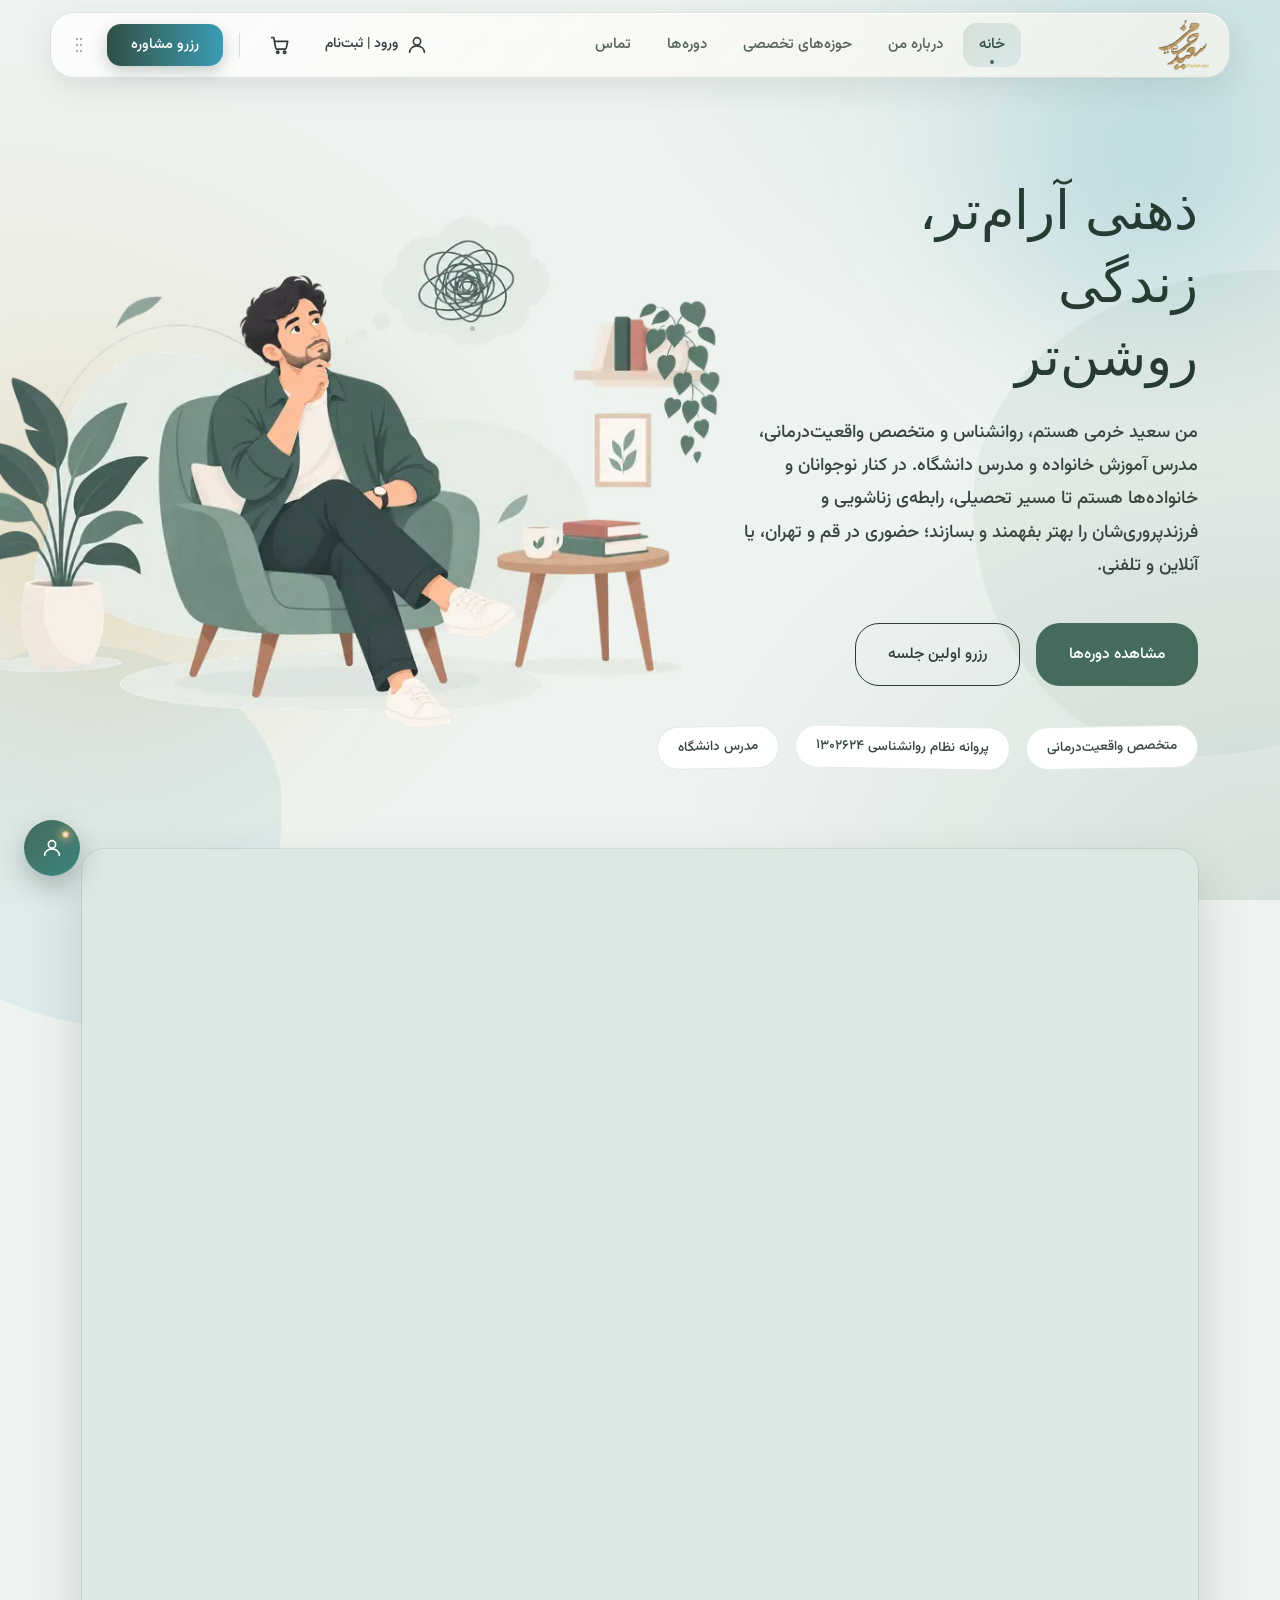
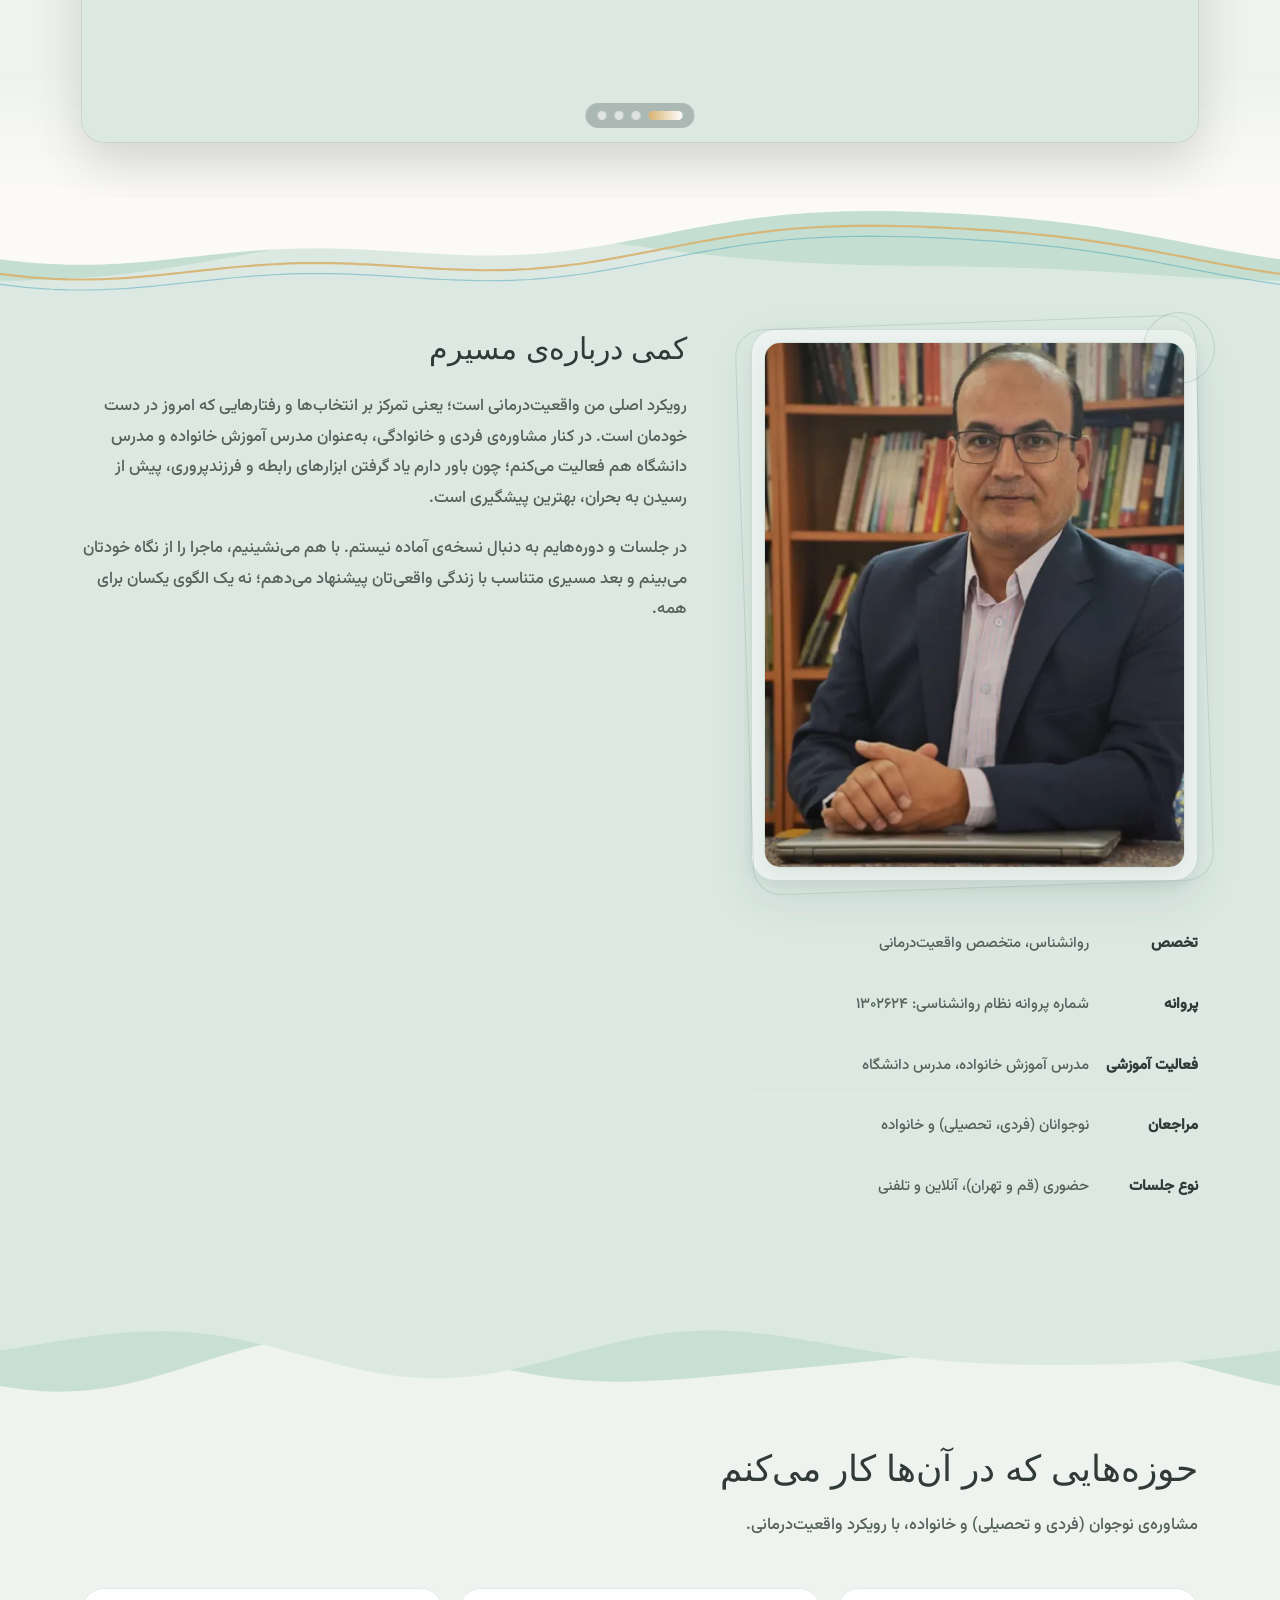
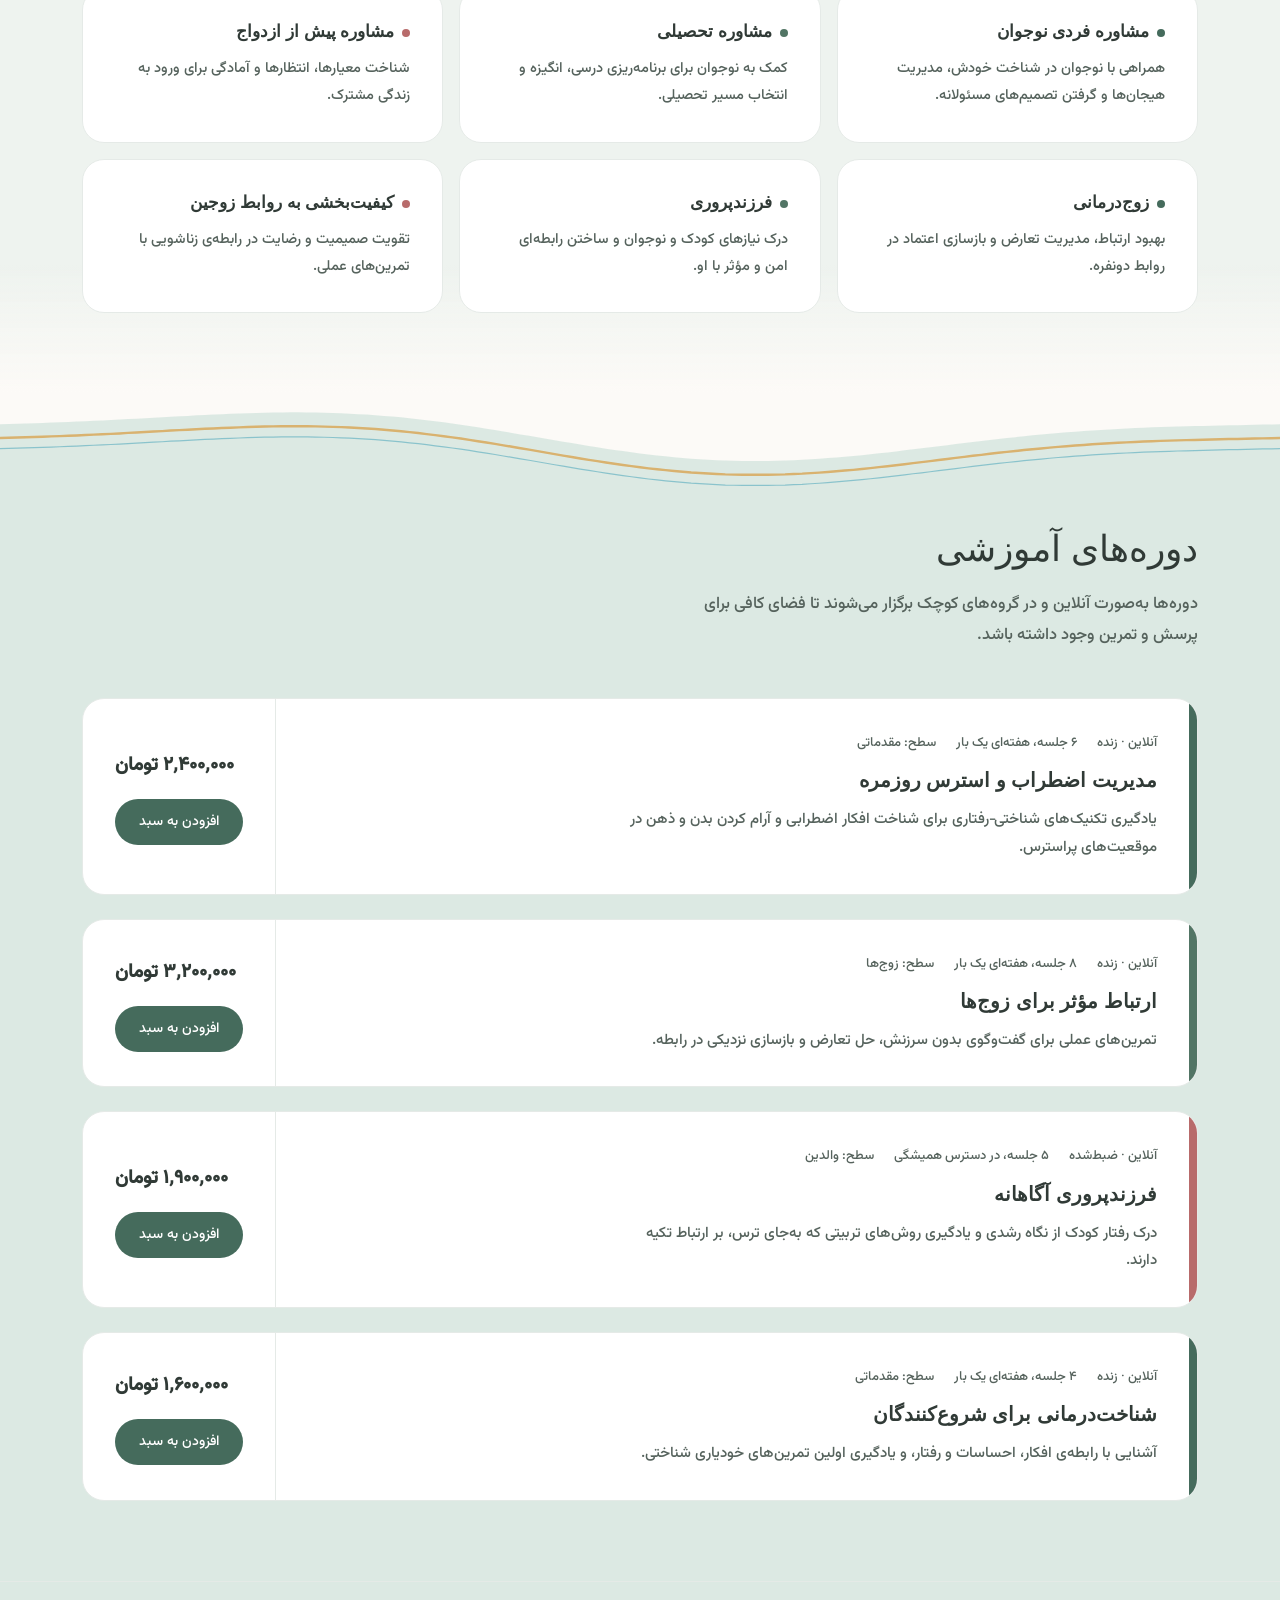
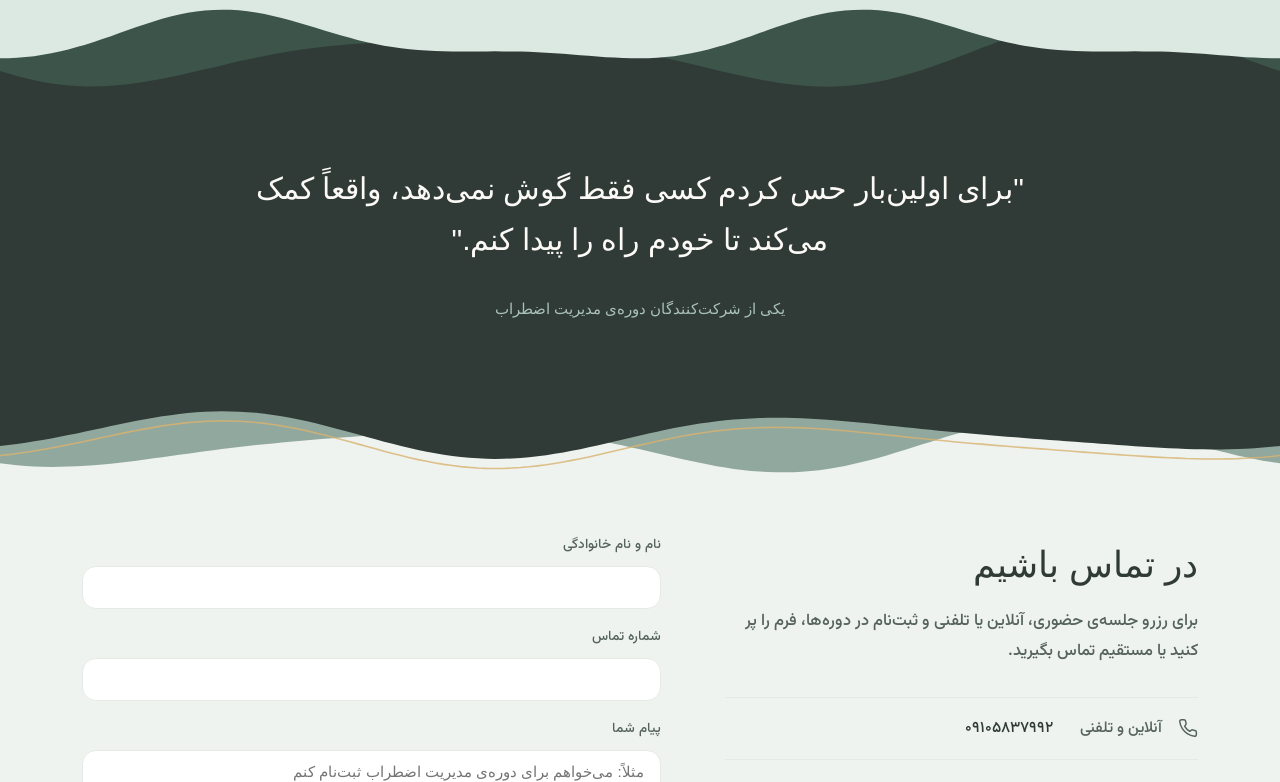
==== commit 7f0027eb: "Add files via upload" ====
--- a/index.html
+++ b/index.html
@@ -359,7 +359,7 @@
             </p>
           </div>
         </div>
-        <div class="wrap" style="padding: 0">
+        <div class="wrap">
           <div class="expertise-grid">
             <div class="expertise-item">
               <h3>
